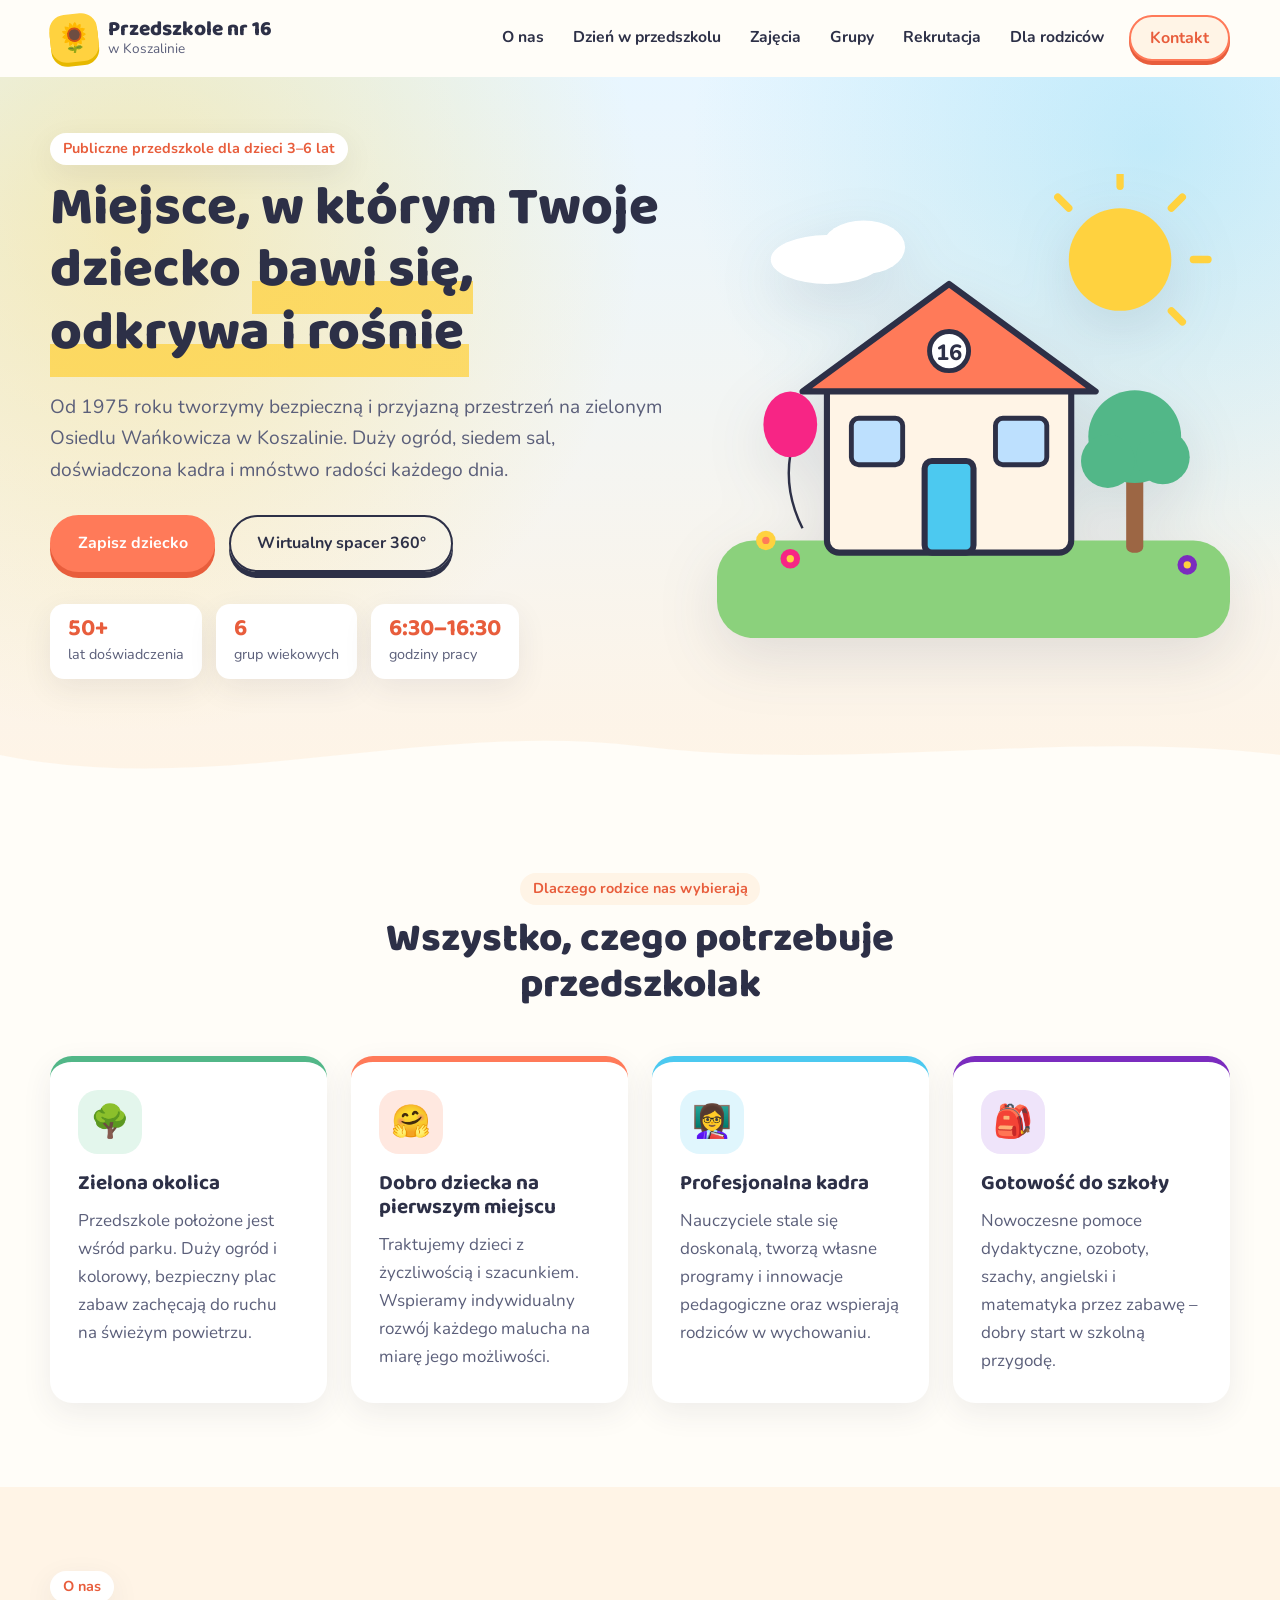
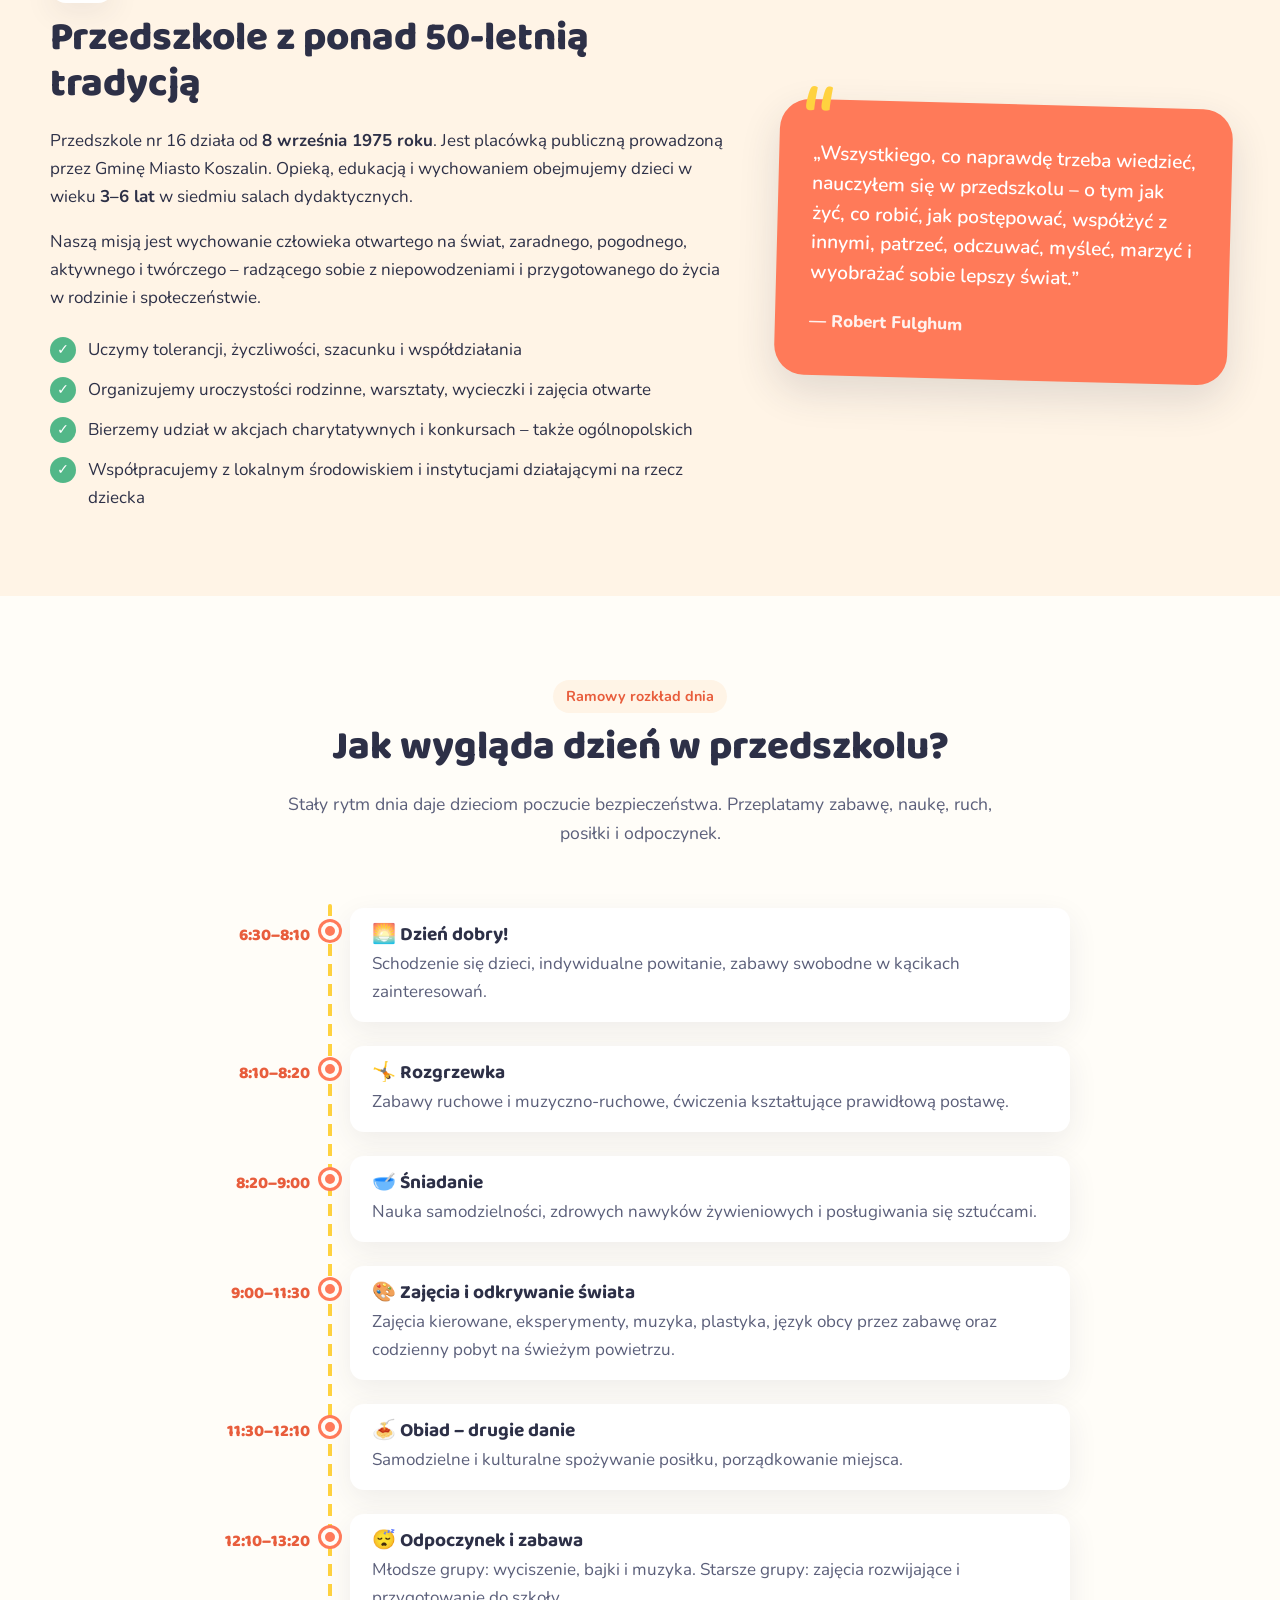
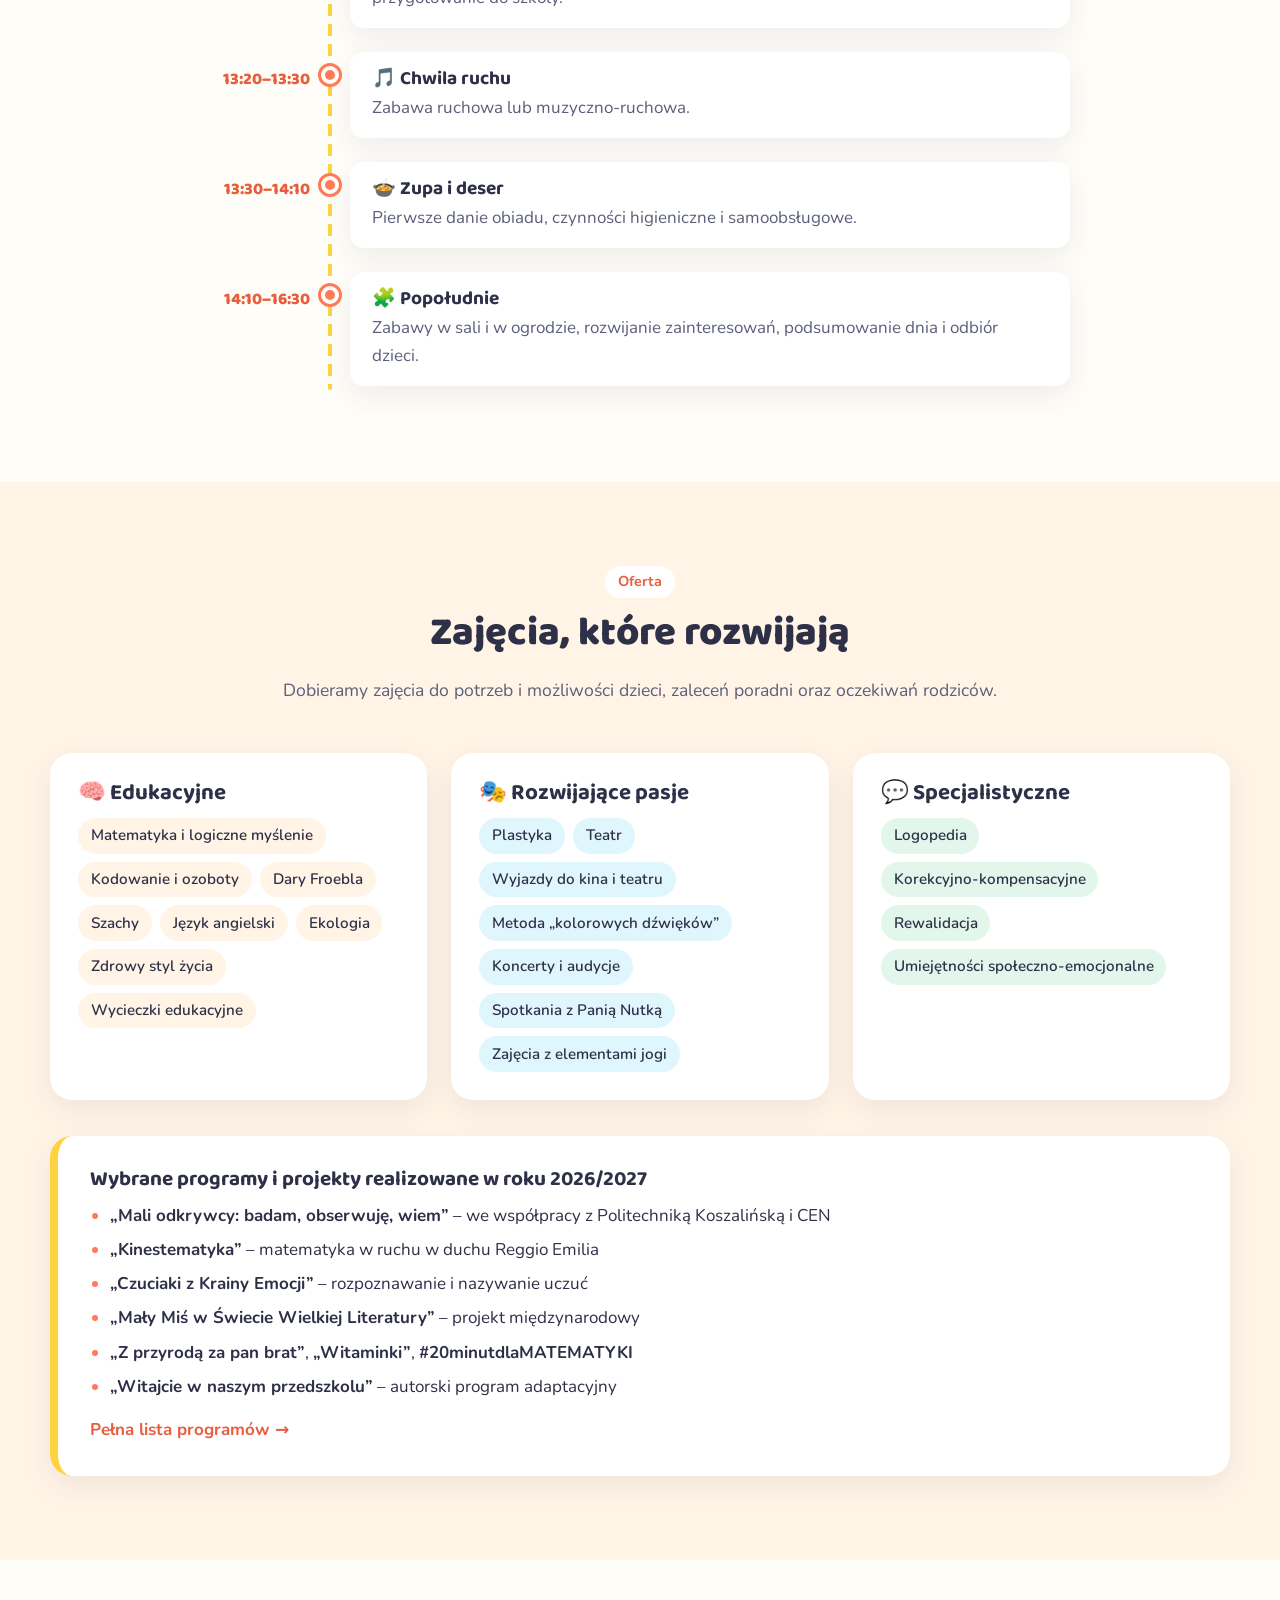
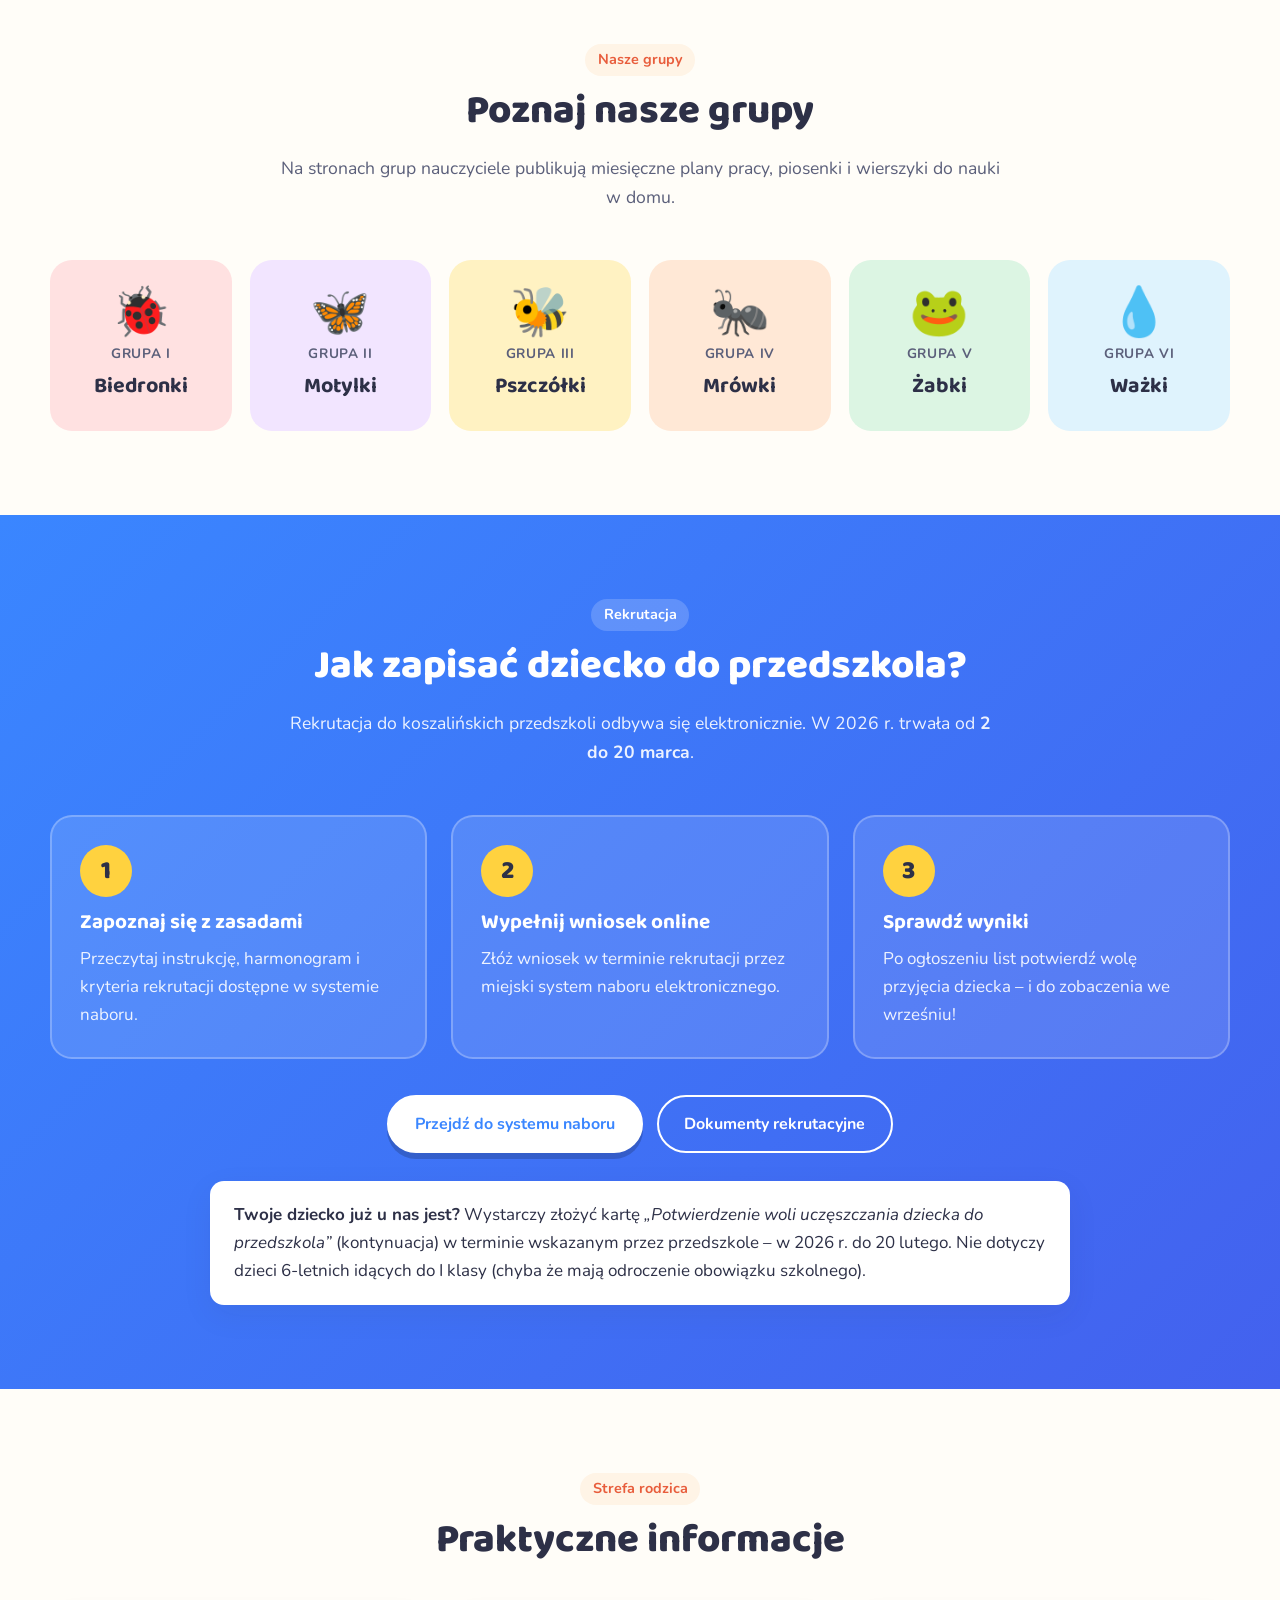
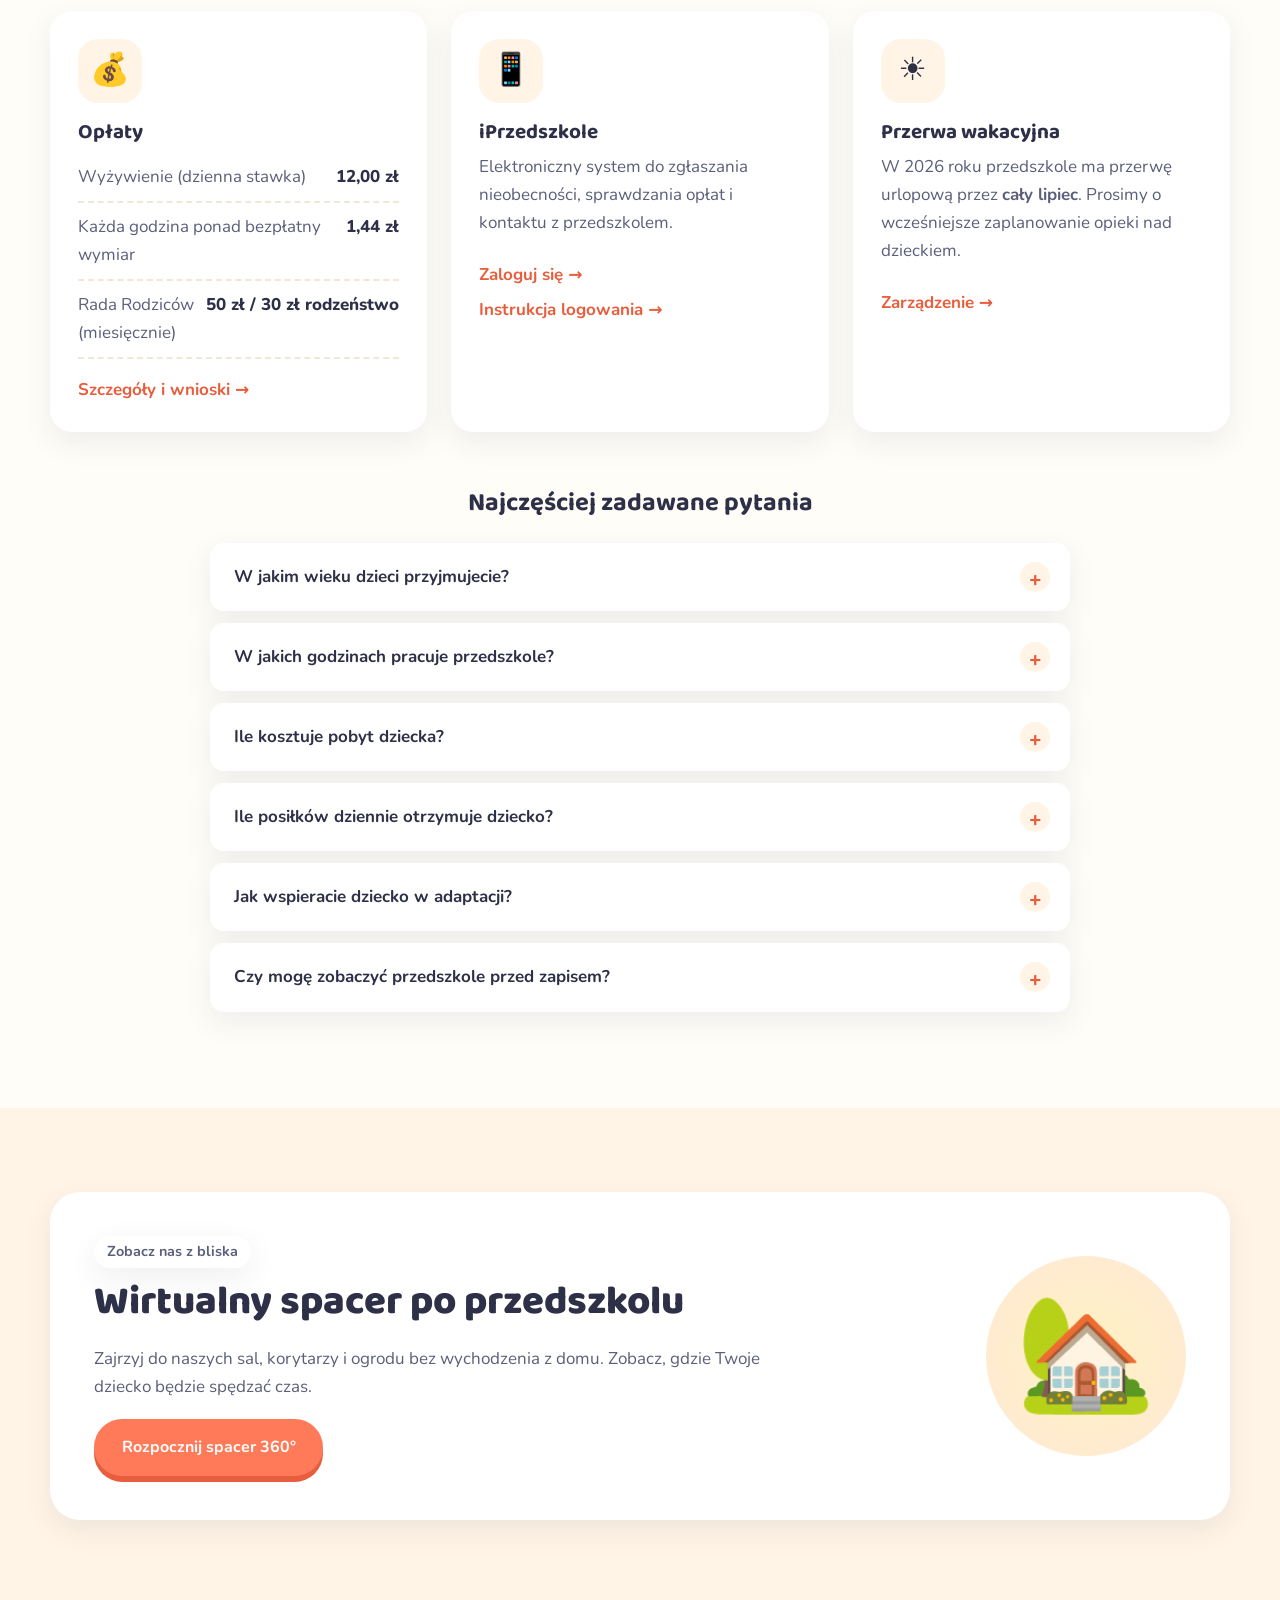
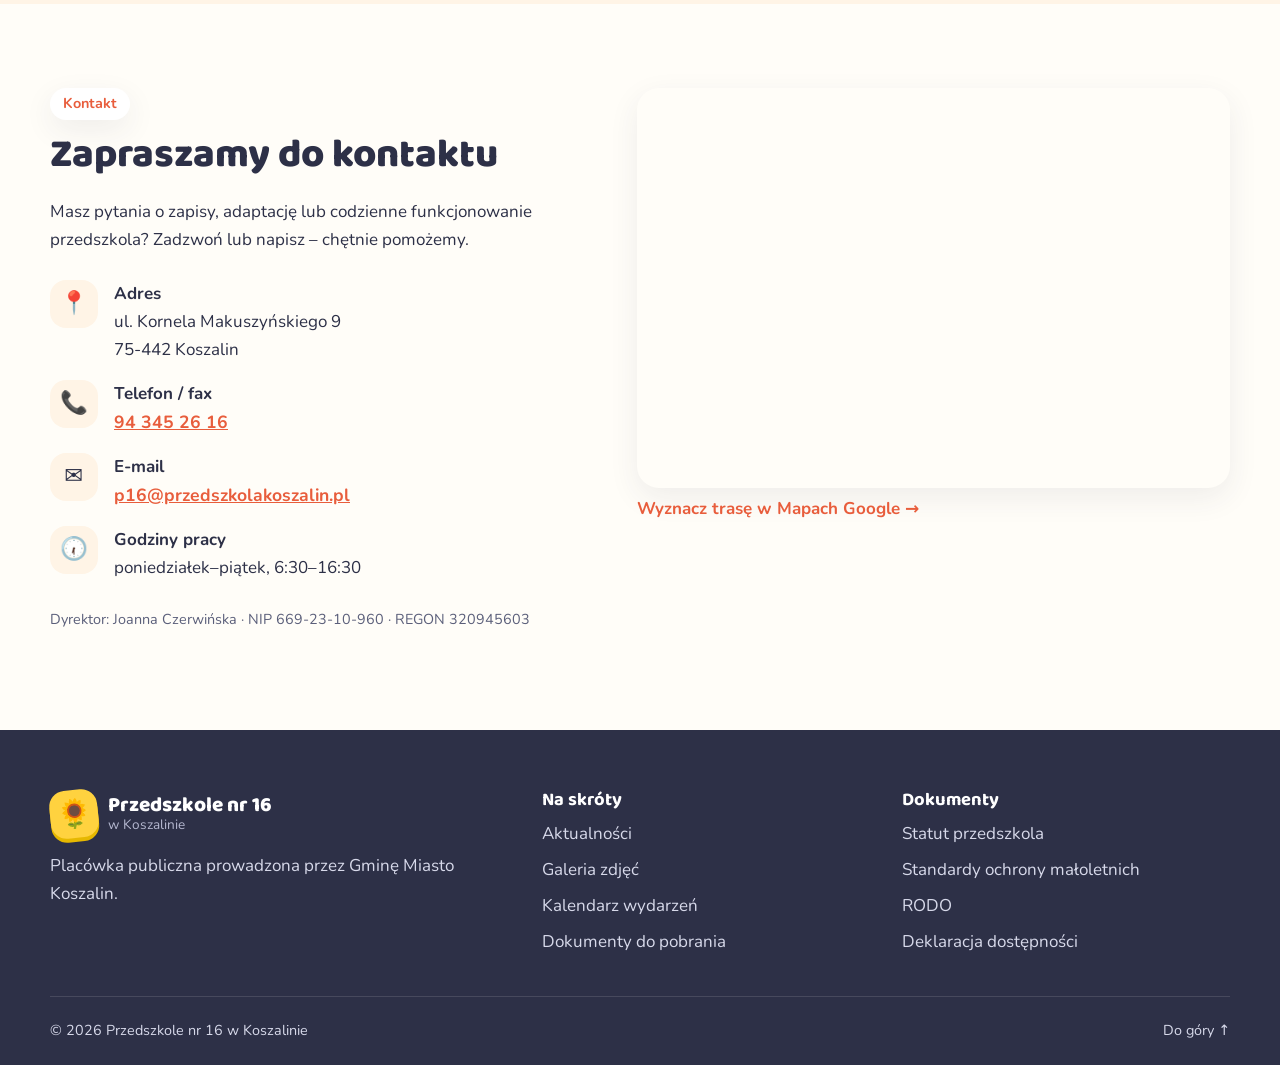
==== index.html @ 7dc455a8 "Add responsive website for Przedszkole nr 16 in Koszalin Single-page, parent-friendly site based on " ====
<!doctype html>
<html lang="pl">
<head>
  <meta charset="utf-8">
  <meta name="viewport" content="width=device-width, initial-scale=1">
  <title>Przedszkole nr 16 w Koszalinie</title>
  <meta name="description" content="Przedszkole nr 16 w Koszalinie – publiczne przedszkole dla dzieci 3–6 lat na Osiedlu Wańkowicza. Bezpieczna, przyjazna atmosfera, duży ogród, bogata oferta zajęć.">
  <meta name="theme-color" content="#ff7a59">
  <link rel="icon" href="data:image/svg+xml,%3Csvg xmlns='http://www.w3.org/2000/svg' viewBox='0 0 100 100'%3E%3Ctext y='.9em' font-size='90'%3E%F0%9F%8C%BB%3C/text%3E%3C/svg%3E">
  <link rel="preconnect" href="https://fonts.googleapis.com">
  <link rel="preconnect" href="https://fonts.gstatic.com" crossorigin>
  <link href="https://fonts.googleapis.com/css2?family=Baloo+2:wght@500;700;800&family=Nunito:wght@400;600;700&display=swap&subset=latin-ext" rel="stylesheet">
  <link rel="stylesheet" href="css/style.css">
</head>
<body>
  <a class="skip-link" href="#main">Przejdź do treści</a>

  <header class="site-header" id="top">
    <div class="container nav-wrap">
      <a class="brand" href="#top" aria-label="Przedszkole nr 16 – strona główna">
        <span class="brand-logo" aria-hidden="true">🌻</span>
        <span class="brand-text">
          <strong>Przedszkole nr 16</strong>
          <small>w Koszalinie</small>
        </span>
      </a>

      <button class="nav-toggle" aria-expanded="false" aria-controls="main-nav" aria-label="Otwórz menu">
        <span></span><span></span><span></span>
      </button>

      <nav class="main-nav" id="main-nav" aria-label="Menu główne">
        <ul>
          <li><a href="#o-nas">O nas</a></li>
          <li><a href="#dzien">Dzień w przedszkolu</a></li>
          <li><a href="#zajecia">Zajęcia</a></li>
          <li><a href="#grupy">Grupy</a></li>
          <li><a href="#rekrutacja">Rekrutacja</a></li>
          <li><a href="#rodzice">Dla rodziców</a></li>
          <li><a class="btn btn-small" href="#kontakt">Kontakt</a></li>
        </ul>
      </nav>
    </div>
  </header>

  <main id="main">
    <!-- HERO -->
    <section class="hero">
      <div class="container hero-grid">
        <div class="hero-text">
          <p class="eyebrow">Publiczne przedszkole dla dzieci 3–6 lat</p>
          <h1>Miejsce, w którym Twoje dziecko <span class="highlight">bawi się, odkrywa i&nbsp;rośnie</span></h1>
          <p class="lead">Od 1975 roku tworzymy bezpieczną i przyjazną przestrzeń na zielonym Osiedlu Wańkowicza w Koszalinie. Duży ogród, siedem sal, doświadczona kadra i mnóstwo radości każdego dnia.</p>
          <div class="hero-actions">
            <a class="btn" href="#rekrutacja">Zapisz dziecko</a>
            <a class="btn btn-ghost" href="https://my.matterport.com/show/?m=dhJuXBP8sXi" target="_blank" rel="noopener">Wirtualny spacer 360°</a>
          </div>
          <ul class="hero-facts">
            <li><strong>50+</strong><span>lat doświadczenia</span></li>
            <li><strong>6</strong><span>grup wiekowych</span></li>
            <li><strong>6:30–16:30</strong><span>godziny pracy</span></li>
          </ul>
        </div>
        <div class="hero-art" aria-hidden="true">
          <svg viewBox="0 0 420 380" class="hero-svg">
            <circle cx="330" cy="70" r="42" fill="#ffd23f"/>
            <g stroke="#ffd23f" stroke-width="6" stroke-linecap="round">
              <line x1="330" y1="10" x2="330" y2="0"/><line x1="390" y1="70" x2="402" y2="70"/>
              <line x1="372" y1="28" x2="381" y2="19"/><line x1="372" y1="112" x2="381" y2="121"/>
              <line x1="288" y1="28" x2="279" y2="19"/>
            </g>
            <ellipse cx="90" cy="70" rx="46" ry="20" fill="#fff"/>
            <ellipse cx="120" cy="60" rx="34" ry="22" fill="#fff"/>
            <rect x="0" y="300" width="420" height="80" rx="30" fill="#8bd17c"/>
            <!-- house -->
            <rect x="90" y="170" width="200" height="140" rx="10" fill="#fff4e6" stroke="#2d3047" stroke-width="5"/>
            <polygon points="70,178 190,90 310,178" fill="#ff7a59" stroke="#2d3047" stroke-width="5" stroke-linejoin="round"/>
            <circle cx="190" cy="145" r="16" fill="#fff" stroke="#2d3047" stroke-width="4"/>
            <text x="190" y="152" text-anchor="middle" font-family="Baloo 2, sans-serif" font-weight="800" font-size="18" fill="#2d3047">16</text>
            <rect x="170" y="235" width="40" height="75" rx="6" fill="#4cc9f0" stroke="#2d3047" stroke-width="5"/>
            <rect x="110" y="200" width="42" height="38" rx="6" fill="#bde0fe" stroke="#2d3047" stroke-width="4"/>
            <rect x="228" y="200" width="42" height="38" rx="6" fill="#bde0fe" stroke="#2d3047" stroke-width="4"/>
            <!-- tree -->
            <rect x="335" y="230" width="14" height="80" rx="5" fill="#9c6644"/>
            <circle cx="342" cy="215" r="38" fill="#52b788"/>
            <circle cx="320" cy="235" r="22" fill="#52b788"/>
            <circle cx="365" cy="232" r="22" fill="#52b788"/>
            <!-- flowers -->
            <g>
              <circle cx="40" cy="300" r="8" fill="#ffd23f"/><circle cx="40" cy="300" r="3" fill="#ff7a59"/>
              <circle cx="60" cy="315" r="8" fill="#f72585"/><circle cx="60" cy="315" r="3" fill="#ffd23f"/>
              <circle cx="385" cy="320" r="8" fill="#7b2cbf"/><circle cx="385" cy="320" r="3" fill="#ffd23f"/>
            </g>
            <!-- balloon -->
            <path d="M60 230 Q 55 260 70 290" stroke="#2d3047" stroke-width="2" fill="none"/>
            <ellipse cx="60" cy="205" rx="22" ry="27" fill="#f72585"/>
          </svg>
        </div>
      </div>
      <div class="wave" aria-hidden="true">
        <svg viewBox="0 0 1440 80" preserveAspectRatio="none"><path d="M0,40 C240,90 480,0 720,30 C960,60 1200,10 1440,40 L1440,80 L0,80 Z"/></svg>
      </div>
    </section>

    <!-- WHY US -->
    <section class="section" id="dlaczego">
      <div class="container">
        <div class="section-head">
          <p class="eyebrow">Dlaczego rodzice nas wybierają</p>
          <h2>Wszystko, czego potrzebuje przedszkolak</h2>
        </div>
        <div class="cards cards-4">
          <article class="card feature c-green">
            <div class="icon" aria-hidden="true">🌳</div>
            <h3>Zielona okolica</h3>
            <p>Przedszkole położone jest wśród parku. Duży ogród i kolorowy, bezpieczny plac zabaw zachęcają do ruchu na świeżym powietrzu.</p>
          </article>
          <article class="card feature c-orange">
            <div class="icon" aria-hidden="true">🤗</div>
            <h3>Dobro dziecka na pierwszym miejscu</h3>
            <p>Traktujemy dzieci z życzliwością i szacunkiem. Wspieramy indywidualny rozwój każdego malucha na miarę jego możliwości.</p>
          </article>
          <article class="card feature c-blue">
            <div class="icon" aria-hidden="true">👩‍🏫</div>
            <h3>Profesjonalna kadra</h3>
            <p>Nauczyciele stale się doskonalą, tworzą własne programy i innowacje pedagogiczne oraz wspierają rodziców w wychowaniu.</p>
          </article>
          <article class="card feature c-purple">
            <div class="icon" aria-hidden="true">🎒</div>
            <h3>Gotowość do szkoły</h3>
            <p>Nowoczesne pomoce dydaktyczne, ozoboty, szachy, angielski i matematyka przez zabawę – dobry start w szkolną przygodę.</p>
          </article>
        </div>
      </div>
    </section>

    <!-- ABOUT -->
    <section class="section section-tint" id="o-nas">
      <div class="container about-grid">
        <div>
          <p class="eyebrow">O nas</p>
          <h2>Przedszkole z ponad 50-letnią tradycją</h2>
          <p>Przedszkole nr 16 działa od <strong>8 września 1975 roku</strong>. Jest placówką publiczną prowadzoną przez Gminę Miasto Koszalin. Opieką, edukacją i wychowaniem obejmujemy dzieci w wieku <strong>3–6 lat</strong> w siedmiu salach dydaktycznych.</p>
          <p>Naszą misją jest wychowanie człowieka otwartego na świat, zaradnego, pogodnego, aktywnego i twórczego – radzącego sobie z niepowodzeniami i przygotowanego do życia w rodzinie i społeczeństwie.</p>
          <ul class="checklist">
            <li>Uczymy tolerancji, życzliwości, szacunku i współdziałania</li>
            <li>Organizujemy uroczystości rodzinne, warsztaty, wycieczki i zajęcia otwarte</li>
            <li>Bierzemy udział w akcjach charytatywnych i konkursach – także ogólnopolskich</li>
            <li>Współpracujemy z lokalnym środowiskiem i instytucjami działającymi na rzecz dziecka</li>
          </ul>
        </div>
        <figure class="quote-card">
          <blockquote>
            „Wszystkiego, co naprawdę trzeba wiedzieć, nauczyłem się w przedszkolu – o tym jak żyć, co robić, jak postępować, współżyć z innymi, patrzeć, odczuwać, myśleć, marzyć i wyobrażać sobie lepszy świat.”
          </blockquote>
          <figcaption>— Robert Fulghum</figcaption>
        </figure>
      </div>
    </section>

    <!-- DAY -->
    <section class="section" id="dzien">
      <div class="container">
        <div class="section-head">
          <p class="eyebrow">Ramowy rozkład dnia</p>
          <h2>Jak wygląda dzień w przedszkolu?</h2>
          <p class="section-lead">Stały rytm dnia daje dzieciom poczucie bezpieczeństwa. Przeplatamy zabawę, naukę, ruch, posiłki i odpoczynek.</p>
        </div>
        <ol class="timeline">
          <li><time>6:30–8:10</time><div><h3>🌅 Dzień dobry!</h3><p>Schodzenie się dzieci, indywidualne powitanie, zabawy swobodne w kącikach zainteresowań.</p></div></li>
          <li><time>8:10–8:20</time><div><h3>🤸 Rozgrzewka</h3><p>Zabawy ruchowe i muzyczno-ruchowe, ćwiczenia kształtujące prawidłową postawę.</p></div></li>
          <li><time>8:20–9:00</time><div><h3>🥣 Śniadanie</h3><p>Nauka samodzielności, zdrowych nawyków żywieniowych i posługiwania się sztućcami.</p></div></li>
          <li><time>9:00–11:30</time><div><h3>🎨 Zajęcia i odkrywanie świata</h3><p>Zajęcia kierowane, eksperymenty, muzyka, plastyka, język obcy przez zabawę oraz codzienny pobyt na świeżym powietrzu.</p></div></li>
          <li><time>11:30–12:10</time><div><h3>🍝 Obiad – drugie danie</h3><p>Samodzielne i kulturalne spożywanie posiłku, porządkowanie miejsca.</p></div></li>
          <li><time>12:10–13:20</time><div><h3>😴 Odpoczynek i zabawa</h3><p>Młodsze grupy: wyciszenie, bajki i muzyka. Starsze grupy: zajęcia rozwijające i przygotowanie do szkoły.</p></div></li>
          <li><time>13:20–13:30</time><div><h3>🎵 Chwila ruchu</h3><p>Zabawa ruchowa lub muzyczno-ruchowa.</p></div></li>
          <li><time>13:30–14:10</time><div><h3>🍲 Zupa i deser</h3><p>Pierwsze danie obiadu, czynności higieniczne i samoobsługowe.</p></div></li>
          <li><time>14:10–16:30</time><div><h3>🧩 Popołudnie</h3><p>Zabawy w sali i w ogrodzie, rozwijanie zainteresowań, podsumowanie dnia i odbiór dzieci.</p></div></li>
        </ol>
      </div>
    </section>

    <!-- ACTIVITIES -->
    <section class="section section-tint" id="zajecia">
      <div class="container">
        <div class="section-head">
          <p class="eyebrow">Oferta</p>
          <h2>Zajęcia, które rozwijają</h2>
          <p class="section-lead">Dobieramy zajęcia do potrzeb i możliwości dzieci, zaleceń poradni oraz oczekiwań rodziców.</p>
        </div>
        <div class="cards cards-3">
          <article class="card offer">
            <h3><span aria-hidden="true">🧠</span> Edukacyjne</h3>
            <ul class="tags">
              <li>Matematyka i logiczne myślenie</li>
              <li>Kodowanie i ozoboty</li>
              <li>Dary Froebla</li>
              <li>Szachy</li>
              <li>Język angielski</li>
              <li>Ekologia</li>
              <li>Zdrowy styl życia</li>
              <li>Wycieczki edukacyjne</li>
            </ul>
          </article>
          <article class="card offer">
            <h3><span aria-hidden="true">🎭</span> Rozwijające pasje</h3>
            <ul class="tags">
              <li>Plastyka</li>
              <li>Teatr</li>
              <li>Wyjazdy do kina i teatru</li>
              <li>Metoda „kolorowych dźwięków”</li>
              <li>Koncerty i audycje</li>
              <li>Spotkania z Panią Nutką</li>
              <li>Zajęcia z elementami jogi</li>
            </ul>
          </article>
          <article class="card offer">
            <h3><span aria-hidden="true">💬</span> Specjalistyczne</h3>
            <ul class="tags">
              <li>Logopedia</li>
              <li>Korekcyjno-kompensacyjne</li>
              <li>Rewalidacja</li>
              <li>Umiejętności społeczno-emocjonalne</li>
            </ul>
          </article>
        </div>
        <div class="programs">
          <h3>Wybrane programy i projekty realizowane w roku 2026/2027</h3>
          <ul>
            <li><strong>„Mali odkrywcy: badam, obserwuję, wiem”</strong> – we współpracy z Politechniką Koszalińską i CEN</li>
            <li><strong>„Kinestematyka”</strong> – matematyka w ruchu w duchu Reggio Emilia</li>
            <li><strong>„Czuciaki z Krainy Emocji”</strong> – rozpoznawanie i nazywanie uczuć</li>
            <li><strong>„Mały Miś w Świecie Wielkiej Literatury”</strong> – projekt międzynarodowy</li>
            <li><strong>„Z przyrodą za pan brat”</strong>, <strong>„Witaminki”</strong>, <strong>#20minutdlaMATEMATYKI</strong></li>
            <li><strong>„Witajcie w naszym przedszkolu”</strong> – autorski program adaptacyjny</li>
          </ul>
          <a class="text-link" href="https://p16.eduportal.koszalin.pl/pl/page/dokumenty-29/realizowane-programy" target="_blank" rel="noopener">Pełna lista programów →</a>
        </div>
      </div>
    </section>

    <!-- GROUPS -->
    <section class="section" id="grupy">
      <div class="container">
        <div class="section-head">
          <p class="eyebrow">Nasze grupy</p>
          <h2>Poznaj nasze grupy</h2>
          <p class="section-lead">Na stronach grup nauczyciele publikują miesięczne plany pracy, piosenki i wierszyki do nauki w domu.</p>
        </div>
        <div class="groups">
          <a class="group g1" href="https://p16.eduportal.koszalin.pl/pl/page/grupy-1/grupa-i-biedronki" target="_blank" rel="noopener"><span class="g-emoji" aria-hidden="true">🐞</span><span class="g-num">Grupa I</span><strong>Biedronki</strong></a>
          <a class="group g2" href="https://p16.eduportal.koszalin.pl/pl/page/grupy-1/grupa-ii-motylki" target="_blank" rel="noopener"><span class="g-emoji" aria-hidden="true">🦋</span><span class="g-num">Grupa II</span><strong>Motylki</strong></a>
          <a class="group g3" href="https://p16.eduportal.koszalin.pl/pl/page/grupy-1/grupa-iii-pszczolki" target="_blank" rel="noopener"><span class="g-emoji" aria-hidden="true">🐝</span><span class="g-num">Grupa III</span><strong>Pszczółki</strong></a>
          <a class="group g4" href="https://p16.eduportal.koszalin.pl/pl/page/grupy-1/grupa-iv-mrowki" target="_blank" rel="noopener"><span class="g-emoji" aria-hidden="true">🐜</span><span class="g-num">Grupa IV</span><strong>Mrówki</strong></a>
          <a class="group g5" href="https://p16.eduportal.koszalin.pl/pl/page/grupy-1/grupa-v-zabki" target="_blank" rel="noopener"><span class="g-emoji" aria-hidden="true">🐸</span><span class="g-num">Grupa V</span><strong>Żabki</strong></a>
          <a class="group g6" href="https://p16.eduportal.koszalin.pl/pl/page/grupy-1/grupa-vi-wazki" target="_blank" rel="noopener"><span class="g-emoji" aria-hidden="true">💧</span><span class="g-num">Grupa VI</span><strong>Ważki</strong></a>
        </div>
      </div>
    </section>

    <!-- RECRUITMENT -->
    <section class="section section-accent" id="rekrutacja">
      <div class="container">
        <div class="section-head">
          <p class="eyebrow">Rekrutacja</p>
          <h2>Jak zapisać dziecko do przedszkola?</h2>
          <p class="section-lead">Rekrutacja do koszalińskich przedszkoli odbywa się elektronicznie. W 2026 r. trwała od <strong>2 do 20 marca</strong>.</p>
        </div>
        <ol class="steps">
          <li>
            <span class="step-num">1</span>
            <h3>Zapoznaj się z zasadami</h3>
            <p>Przeczytaj instrukcję, harmonogram i kryteria rekrutacji dostępne w systemie naboru.</p>
          </li>
          <li>
            <span class="step-num">2</span>
            <h3>Wypełnij wniosek online</h3>
            <p>Złóż wniosek w terminie rekrutacji przez miejski system naboru elektronicznego.</p>
          </li>
          <li>
            <span class="step-num">3</span>
            <h3>Sprawdź wyniki</h3>
            <p>Po ogłoszeniu list potwierdź wolę przyjęcia dziecka – i do zobaczenia we wrześniu!</p>
          </li>
        </ol>
        <div class="rec-actions">
          <a class="btn btn-light" href="https://naborp-kandydat.eduportal.koszalin.pl/koszalin" target="_blank" rel="noopener">Przejdź do systemu naboru</a>
          <a class="btn btn-ghost-light" href="https://p16.eduportal.koszalin.pl/pl/page/rekrutacja-28/rekrutacja-dzieci-3-letnich" target="_blank" rel="noopener">Dokumenty rekrutacyjne</a>
        </div>
        <div class="note">
          <strong>Twoje dziecko już u nas jest?</strong> Wystarczy złożyć kartę <em>„Potwierdzenie woli uczęszczania dziecka do przedszkola”</em> (kontynuacja) w terminie wskazanym przez przedszkole – w 2026 r. do 20 lutego. Nie dotyczy dzieci 6-letnich idących do I klasy (chyba że mają odroczenie obowiązku szkolnego).
        </div>
      </div>
    </section>

    <!-- PARENTS -->
    <section class="section" id="rodzice">
      <div class="container">
        <div class="section-head">
          <p class="eyebrow">Strefa rodzica</p>
          <h2>Praktyczne informacje</h2>
        </div>
        <div class="cards cards-3">
          <article class="card info">
            <div class="icon" aria-hidden="true">💰</div>
            <h3>Opłaty</h3>
            <dl class="price-list">
              <div><dt>Wyżywienie (dzienna stawka)</dt><dd>12,00 zł</dd></div>
              <div><dt>Każda godzina ponad bezpłatny wymiar</dt><dd>1,44 zł</dd></div>
              <div><dt>Rada Rodziców (miesięcznie)</dt><dd>50 zł / 30 zł rodzeństwo</dd></div>
            </dl>
            <a class="text-link" href="https://p16.eduportal.koszalin.pl/pl/page/strefa-rodzica-1/oplaty-za-przedszkole" target="_blank" rel="noopener">Szczegóły i wnioski →</a>
          </article>
          <article class="card info">
            <div class="icon" aria-hidden="true">📱</div>
            <h3>iPrzedszkole</h3>
            <p>Elektroniczny system do zgłaszania nieobecności, sprawdzania opłat i kontaktu z przedszkolem.</p>
            <a class="text-link" href="https://iprzedszkole.eduportal.koszalin.pl/Authentication/WyborPanel.aspx" target="_blank" rel="noopener">Zaloguj się →</a><br>
            <a class="text-link" href="https://p16.eduportal.koszalin.pl/pl/page/strefa-rodzica-1/iprzedszkole" target="_blank" rel="noopener">Instrukcja logowania →</a>
          </article>
          <article class="card info">
            <div class="icon" aria-hidden="true">☀️</div>
            <h3>Przerwa wakacyjna</h3>
            <p>W 2026 roku przedszkole ma przerwę urlopową przez <strong>cały lipiec</strong>. Prosimy o wcześniejsze zaplanowanie opieki nad dzieckiem.</p>
            <a class="text-link" href="https://p16.eduportal.koszalin.pl/pl/page/strefa-rodzica-1/przerwa-wakacyjna" target="_blank" rel="noopener">Zarządzenie →</a>
          </article>
        </div>

        <div class="faq">
          <h3>Najczęściej zadawane pytania</h3>
          <details>
            <summary>W jakim wieku dzieci przyjmujecie?</summary>
            <p>Przedszkole obejmuje opieką, edukacją i wychowaniem dzieci w wieku 3–6 lat.</p>
          </details>
          <details>
            <summary>W jakich godzinach pracuje przedszkole?</summary>
            <p>Przedszkole jest czynne od 6:30 do 16:30. Dzieci mogą przychodzić od 6:30 do 8:10, a odbiór trwa do 16:30.</p>
          </details>
          <details>
            <summary>Ile kosztuje pobyt dziecka?</summary>
            <p>Wychowanie przedszkolne w ustawowym wymiarze jest bezpłatne. Za każdą rozpoczętą godzinę ponad ten wymiar opłata wynosi 1,44 zł, a dzienna stawka żywieniowa to 12,00 zł. Istnieje możliwość złożenia wniosku o zwolnienie z opłat.</p>
          </details>
          <details>
            <summary>Ile posiłków dziennie otrzymuje dziecko?</summary>
            <p>Dzieci jedzą śniadanie oraz dwudaniowy obiad podzielony na dwie części: drugie danie przed południem i zupę z deserem po odpoczynku.</p>
          </details>
          <details>
            <summary>Jak wspieracie dziecko w adaptacji?</summary>
            <p>Realizujemy autorski program adaptacyjny „Witajcie w naszym przedszkolu”. Każde dziecko jest indywidualnie witane rano, a nauczyciele wspierają je w procesie przyzwyczajania się do nowego miejsca.</p>
          </details>
          <details>
            <summary>Czy mogę zobaczyć przedszkole przed zapisem?</summary>
            <p>Tak! Zapraszamy na <a href="https://my.matterport.com/show/?m=dhJuXBP8sXi" target="_blank" rel="noopener">wirtualny spacer 360°</a> po naszym przedszkolu. Chętnie odpowiemy też na pytania telefonicznie.</p>
          </details>
        </div>
      </div>
    </section>

    <!-- TOUR CTA -->
    <section class="section section-tint">
      <div class="container tour">
        <div>
          <p class="eyebrow">Zobacz nas z bliska</p>
          <h2>Wirtualny spacer po przedszkolu</h2>
          <p>Zajrzyj do naszych sal, korytarzy i ogrodu bez wychodzenia z domu. Zobacz, gdzie Twoje dziecko będzie spędzać czas.</p>
          <a class="btn" href="https://my.matterport.com/show/?m=dhJuXBP8sXi" target="_blank" rel="noopener">Rozpocznij spacer 360°</a>
        </div>
        <div class="tour-art" aria-hidden="true">🏡</div>
      </div>
    </section>

    <!-- CONTACT -->
    <section class="section" id="kontakt">
      <div class="container contact-grid">
        <div>
          <p class="eyebrow">Kontakt</p>
          <h2>Zapraszamy do kontaktu</h2>
          <p>Masz pytania o zapisy, adaptację lub codzienne funkcjonowanie przedszkola? Zadzwoń lub napisz – chętnie pomożemy.</p>
          <ul class="contact-list">
            <li><span aria-hidden="true">📍</span><div><strong>Adres</strong><br>ul. Kornela Makuszyńskiego 9<br>75-442 Koszalin</div></li>
            <li><span aria-hidden="true">📞</span><div><strong>Telefon / fax</strong><br><a href="tel:+48943452616">94 345 26 16</a></div></li>
            <li><span aria-hidden="true">✉️</span><div><strong>E-mail</strong><br><a href="mailto:p16@przedszkolakoszalin.pl">p16@przedszkolakoszalin.pl</a></div></li>
            <li><span aria-hidden="true">🕡</span><div><strong>Godziny pracy</strong><br>poniedziałek–piątek, 6:30–16:30</div></li>
          </ul>
          <p class="small">Dyrektor: Joanna Czerwińska · NIP 669-23-10-960 · REGON 320945603</p>
        </div>
        <div class="map">
          <iframe title="Mapa – Przedszkole nr 16, ul. Kornela Makuszyńskiego 9, Koszalin" loading="lazy" src="https://www.openstreetmap.org/export/embed.html?bbox=16.1835%2C54.1968%2C16.1975%2C54.2028&amp;layer=mapnik&amp;marker=54.19985%2C16.19057"></iframe>
          <a class="text-link" href="https://www.google.com/maps/search/?api=1&amp;query=Przedszkole+nr+16+Kornela+Makuszy%C5%84skiego+9+Koszalin" target="_blank" rel="noopener">Wyznacz trasę w Mapach Google →</a>
        </div>
      </div>
    </section>
  </main>

  <footer class="site-footer">
    <div class="container footer-grid">
      <div>
        <p class="brand footer-brand"><span class="brand-logo" aria-hidden="true">🌻</span><span class="brand-text"><strong>Przedszkole nr 16</strong><small>w Koszalinie</small></span></p>
        <p>Placówka publiczna prowadzona przez Gminę Miasto Koszalin.</p>
      </div>
      <div>
        <h3>Na skróty</h3>
        <ul>
          <li><a href="https://p16.eduportal.koszalin.pl/pl/artc/aktualnosci.1.html" target="_blank" rel="noopener">Aktualności</a></li>
          <li><a href="https://p16.eduportal.koszalin.pl/pl/page/galeria-5" target="_blank" rel="noopener">Galeria zdjęć</a></li>
          <li><a href="https://p16.eduportal.koszalin.pl/pl/kalendarz" target="_blank" rel="noopener">Kalendarz wydarzeń</a></li>
          <li><a href="https://p16.eduportal.koszalin.pl/pl/page/strefa-rodzica-1/do-pobrania" target="_blank" rel="noopener">Dokumenty do pobrania</a></li>
        </ul>
      </div>
      <div>
        <h3>Dokumenty</h3>
        <ul>
          <li><a href="https://p16.eduportal.koszalin.pl/pl/page/dokumenty-29/statut-przedszkola" target="_blank" rel="noopener">Statut przedszkola</a></li>
          <li><a href="https://p16.eduportal.koszalin.pl/pl/page/strefa-rodzica-1/standardy-ochrony-maloletnich" target="_blank" rel="noopener">Standardy ochrony małoletnich</a></li>
          <li><a href="https://p16.eduportal.koszalin.pl/pl/page/dokumenty-29/rodo" target="_blank" rel="noopener">RODO</a></li>
          <li><a href="https://p16.eduportal.koszalin.pl/pl/page/deklaracja-dostepnosci-5" target="_blank" rel="noopener">Deklaracja dostępności</a></li>
        </ul>
      </div>
    </div>
    <div class="container footer-bottom">
      <p>© <span id="year">2026</span> Przedszkole nr 16 w Koszalinie</p>
      <a href="#top" class="to-top">Do góry ↑</a>
    </div>
  </footer>

  <script src="js/main.js"></script>
</body>
</html>
---- css/style.css ----
/* ===== Przedszkole nr 16 w Koszalinie ===== */

:root {
  --ink: #2d3047;
  --ink-soft: #5b5f7a;
  --bg: #fffdf8;
  --tint: #fff4e6;
  --white: #ffffff;
  --primary: #ff7a59;
  --primary-dark: #e85d3c;
  --sun: #ffd23f;
  --green: #52b788;
  --blue: #4cc9f0;
  --purple: #7b2cbf;
  --pink: #f72585;
  --accent: #3a86ff;
  --radius: 22px;
  --radius-sm: 14px;
  --shadow: 0 10px 30px rgba(45, 48, 71, .08);
  --shadow-hover: 0 16px 40px rgba(45, 48, 71, .14);
  --font-head: "Baloo 2", "Trebuchet MS", sans-serif;
  --font-body: "Nunito", "Segoe UI", system-ui, sans-serif;
  --header-h: 76px;
}

*, *::before, *::after { box-sizing: border-box; }

html { scroll-behavior: smooth; scroll-padding-top: calc(var(--header-h) + 12px); }

body {
  margin: 0;
  font-family: var(--font-body);
  font-size: 1.0625rem;
  line-height: 1.65;
  color: var(--ink);
  background: var(--bg);
  -webkit-font-smoothing: antialiased;
  overflow-x: hidden;
}

img, svg, iframe { max-width: 100%; display: block; }

h1, h2, h3 { font-family: var(--font-head); line-height: 1.15; margin: 0 0 .5em; }
h1 { font-size: clamp(2.1rem, 5vw, 3.4rem); font-weight: 800; }
h2 { font-size: clamp(1.75rem, 3.6vw, 2.5rem); font-weight: 800; }
h3 { font-size: 1.3rem; font-weight: 700; }
p { margin: 0 0 1em; }

a { color: var(--primary-dark); }
a:hover { color: var(--primary); }

:focus-visible { outline: 3px solid var(--accent); outline-offset: 3px; border-radius: 6px; }

.container { width: min(1180px, 100% - 32px); margin-inline: auto; }

.skip-link {
  position: absolute; left: 16px; top: -60px; z-index: 100;
  background: var(--ink); color: #fff; padding: 10px 16px; border-radius: 10px;
  text-decoration: none; transition: top .2s;
}
.skip-link:focus { top: 12px; color: #fff; }

/* ---------- Buttons ---------- */
.btn {
  display: inline-flex; align-items: center; justify-content: center; gap: .4em;
  padding: .85em 1.6em; border-radius: 999px; border: 2px solid var(--primary);
  background: var(--primary); color: #fff; font-weight: 700; text-decoration: none;
  font-family: var(--font-body); font-size: 1rem; cursor: pointer;
  box-shadow: 0 6px 0 var(--primary-dark);
  transition: transform .15s ease, box-shadow .15s ease, background .15s;
}
.btn:hover { color: #fff; background: var(--primary-dark); transform: translateY(-2px); box-shadow: 0 8px 0 #c94a2c; }
.btn:active { transform: translateY(3px); box-shadow: 0 2px 0 var(--primary-dark); }
.btn-small { padding: .5em 1.2em; box-shadow: 0 4px 0 var(--primary-dark); }
.btn-ghost { background: transparent; color: var(--ink); border-color: var(--ink); box-shadow: 0 6px 0 var(--ink); }
.btn-ghost:hover { background: var(--ink); color: #fff; box-shadow: 0 8px 0 #15172a; }
.btn-light { background: #fff; color: var(--accent); border-color: #fff; box-shadow: 0 6px 0 rgba(0,0,0,.18); }
.btn-light:hover { background: var(--sun); border-color: var(--sun); color: var(--ink); box-shadow: 0 8px 0 rgba(0,0,0,.2); }
.btn-ghost-light { background: transparent; color: #fff; border-color: #fff; box-shadow: none; }
.btn-ghost-light:hover { background: rgba(255,255,255,.15); box-shadow: none; }

.text-link { font-weight: 700; text-decoration: none; display: inline-block; margin-top: .4em; }
.text-link:hover { text-decoration: underline; }

/* ---------- Header ---------- */
.site-header {
  position: sticky; top: 0; z-index: 50;
  background: rgba(255, 253, 248, .92);
  backdrop-filter: saturate(160%) blur(10px);
  -webkit-backdrop-filter: saturate(160%) blur(10px);
  border-bottom: 1px solid transparent;
  transition: box-shadow .2s, border-color .2s;
}
.site-header.scrolled { box-shadow: 0 4px 20px rgba(45,48,71,.08); border-color: #f1e7d8; }

.nav-wrap { display: flex; align-items: center; justify-content: space-between; min-height: var(--header-h); gap: 16px; }

.brand { display: flex; align-items: center; gap: 10px; text-decoration: none; color: var(--ink); margin: 0; }
.brand:hover { color: var(--ink); }
.brand-logo {
  width: 48px; height: 48px; display: grid; place-items: center; font-size: 28px;
  background: var(--sun); border-radius: 16px; transform: rotate(-6deg);
  box-shadow: 0 4px 0 #e6b800;
}
.brand-text { display: flex; flex-direction: column; line-height: 1.1; }
.brand-text strong { font-family: var(--font-head); font-size: 1.3rem; font-weight: 800; }
.brand-text small { color: var(--ink-soft); font-size: .85rem; }

.main-nav ul { list-style: none; margin: 0; padding: 0; display: flex; align-items: center; gap: 4px; }
.main-nav a:not(.btn) {
  display: block; padding: .5em .8em; border-radius: 999px; text-decoration: none;
  color: var(--ink); font-weight: 700; font-size: .98rem; transition: background .15s;
}
.main-nav a:not(.btn):hover, .main-nav a.active { background: var(--tint); color: var(--primary-dark); }
.main-nav li:last-child { margin-left: 8px; }

.nav-toggle {
  display: none; width: 48px; height: 48px; border: 0; border-radius: 14px;
  background: var(--tint); cursor: pointer; padding: 0; position: relative;
}
.nav-toggle span {
  position: absolute; left: 13px; right: 13px; height: 3px; border-radius: 3px; background: var(--ink);
  transition: transform .25s, opacity .2s;
}
.nav-toggle span:nth-child(1) { top: 16px; }
.nav-toggle span:nth-child(2) { top: 23px; }
.nav-toggle span:nth-child(3) { top: 30px; }
.nav-toggle[aria-expanded="true"] span:nth-child(1) { transform: translateY(7px) rotate(45deg); }
.nav-toggle[aria-expanded="true"] span:nth-child(2) { opacity: 0; }
.nav-toggle[aria-expanded="true"] span:nth-child(3) { transform: translateY(-7px) rotate(-45deg); }

/* ---------- Hero ---------- */
.hero {
  position: relative;
  background:
    radial-gradient(circle at 10% 20%, rgba(255,210,63,.35) 0, transparent 40%),
    radial-gradient(circle at 90% 10%, rgba(76,201,240,.25) 0, transparent 35%),
    linear-gradient(180deg, #e8f6ff 0%, #fff4e6 100%);
  padding: 56px 0 110px;
}
.hero-grid { display: grid; grid-template-columns: 1.1fr .9fr; gap: 40px; align-items: center; }
.eyebrow {
  display: inline-block; margin-bottom: .8em; padding: .3em .9em; border-radius: 999px;
  background: #fff; color: var(--primary-dark); font-weight: 700; font-size: .9rem;
  box-shadow: var(--shadow);
}
.highlight {
  background: linear-gradient(transparent 62%, rgba(255,210,63,.75) 62%);
  padding: 0 .1em;
}
.lead { font-size: 1.2rem; color: var(--ink-soft); max-width: 36em; }
.hero-actions { display: flex; flex-wrap: wrap; gap: 14px; margin: 28px 0 32px; }
.hero-facts { list-style: none; padding: 0; margin: 0; display: flex; flex-wrap: wrap; gap: 14px; }
.hero-facts li {
  background: #fff; border-radius: var(--radius-sm); padding: 12px 18px; box-shadow: var(--shadow);
  display: flex; flex-direction: column; min-width: 120px;
}
.hero-facts strong { font-family: var(--font-head); font-size: 1.5rem; color: var(--primary-dark); line-height: 1.1; }
.hero-facts span { font-size: .9rem; color: var(--ink-soft); }
.hero-svg { width: 100%; height: auto; filter: drop-shadow(0 20px 30px rgba(45,48,71,.12)); animation: float 6s ease-in-out infinite; }

.wave { position: absolute; left: 0; right: 0; bottom: -1px; line-height: 0; }
.wave svg { width: 100%; height: 70px; }
.wave path { fill: var(--bg); }

@keyframes float { 0%,100% { transform: translateY(0); } 50% { transform: translateY(-10px); } }

/* ---------- Sections ---------- */
.section { padding: 84px 0; }
.section-tint { background: var(--tint); }
.section-head { text-align: center; max-width: 720px; margin: 0 auto 48px; }
.section-head .eyebrow { box-shadow: none; background: var(--tint); }
.section-tint .section-head .eyebrow { background: #fff; }
.section-lead { color: var(--ink-soft); font-size: 1.1rem; }

.cards { display: grid; gap: 24px; }
.cards-3 { grid-template-columns: repeat(3, 1fr); }
.cards-4 { grid-template-columns: repeat(4, 1fr); }

.card {
  background: #fff; border-radius: var(--radius); padding: 28px; box-shadow: var(--shadow);
  transition: transform .2s ease, box-shadow .2s ease;
}
.card:hover { transform: translateY(-4px); box-shadow: var(--shadow-hover); }
.card p:last-child { margin-bottom: 0; }
.icon {
  width: 64px; height: 64px; border-radius: 20px; display: grid; place-items: center;
  font-size: 32px; margin-bottom: 18px; background: var(--tint);
}
.feature { border-top: 6px solid var(--primary); }
.c-green { border-color: var(--green); } .c-green .icon { background: #e3f6ec; }
.c-orange { border-color: var(--primary); } .c-orange .icon { background: #ffe8e0; }
.c-blue { border-color: var(--blue); } .c-blue .icon { background: #e0f6fd; }
.c-purple { border-color: var(--purple); } .c-purple .icon { background: #efe4fa; }
.feature p { color: var(--ink-soft); }

/* About */
.about-grid { display: grid; grid-template-columns: 1.2fr .8fr; gap: 48px; align-items: center; }
.checklist { list-style: none; padding: 0; margin: 1.4em 0 0; display: grid; gap: 12px; }
.checklist li { position: relative; padding-left: 38px; }
.checklist li::before {
  content: "✓"; position: absolute; left: 0; top: 1px; width: 26px; height: 26px; border-radius: 50%;
  background: var(--green); color: #fff; font-weight: 800; display: grid; place-items: center; font-size: .9rem;
}
.quote-card {
  margin: 0; background: var(--primary); color: #fff; border-radius: 30px; padding: 40px 34px;
  position: relative; transform: rotate(1.5deg); box-shadow: var(--shadow-hover);
}
.quote-card::before {
  content: "“"; position: absolute; top: -30px; left: 24px; font-family: var(--font-head);
  font-size: 7rem; line-height: 1; color: var(--sun);
}
.quote-card blockquote { margin: 0 0 1em; font-size: 1.2rem; font-weight: 600; line-height: 1.55; }
.quote-card figcaption { font-weight: 800; opacity: .9; }

/* Timeline */
.timeline { list-style: none; margin: 0 auto; padding: 0; max-width: 860px; position: relative; }
.timeline::before {
  content: ""; position: absolute; left: 118px; top: 8px; bottom: 8px; width: 4px;
  background: repeating-linear-gradient(to bottom, var(--sun) 0 12px, transparent 12px 20px);
  border-radius: 4px;
}
.timeline li { display: grid; grid-template-columns: 100px 1fr; gap: 40px; padding: 12px 0; position: relative; }
.timeline li::before {
  content: ""; position: absolute; left: 111px; top: 26px; width: 18px; height: 18px; border-radius: 50%;
  background: var(--primary); border: 4px solid var(--bg); box-shadow: 0 0 0 3px var(--primary);
}
.timeline time { font-family: var(--font-head); font-weight: 800; color: var(--primary-dark); text-align: right; padding-top: 14px; font-size: 1.05rem; }
.timeline li > div { background: #fff; border-radius: var(--radius-sm); padding: 16px 22px; box-shadow: var(--shadow); }
.timeline h3 { margin-bottom: .2em; font-size: 1.2rem; }
.timeline p { margin: 0; color: var(--ink-soft); }

/* Offer */
.offer h3 { font-size: 1.4rem; }
.tags { list-style: none; margin: 0; padding: 0; display: flex; flex-wrap: wrap; gap: 8px; }
.tags li { background: var(--tint); padding: .35em .85em; border-radius: 999px; font-weight: 600; font-size: .95rem; }
.offer:nth-child(2) .tags li { background: #e0f6fd; }
.offer:nth-child(3) .tags li { background: #e3f6ec; }

.programs {
  margin-top: 36px; background: #fff; border-radius: var(--radius); padding: 32px; box-shadow: var(--shadow);
  border-left: 8px solid var(--sun);
}
.programs ul { margin: 0 0 .5em; padding-left: 1.2em; display: grid; gap: 6px; }
.programs li::marker { color: var(--primary); }

/* Groups */
.groups { display: grid; grid-template-columns: repeat(6, 1fr); gap: 18px; }
.group {
  display: flex; flex-direction: column; align-items: center; text-align: center; gap: 4px;
  padding: 26px 12px; border-radius: var(--radius); text-decoration: none; color: var(--ink);
  transition: transform .2s ease, box-shadow .2s ease;
}
.group:hover { color: var(--ink); transform: translateY(-6px) rotate(-1deg); box-shadow: var(--shadow-hover); }
.g-emoji { font-size: 3rem; line-height: 1.1; transition: transform .3s; }
.group:hover .g-emoji { transform: scale(1.15) rotate(8deg); }
.g-num { font-size: .85rem; font-weight: 700; color: var(--ink-soft); text-transform: uppercase; letter-spacing: .05em; }
.group strong { font-family: var(--font-head); font-size: 1.35rem; }
.g1 { background: #ffe1e1; } .g2 { background: #f2e5ff; } .g3 { background: #fff2c2; }
.g4 { background: #ffe8d6; } .g5 { background: #dcf5e3; } .g6 { background: #dff3fd; }

/* Recruitment */
.section-accent { background: linear-gradient(135deg, #3a86ff 0%, #4361ee 100%); color: #fff; }
.section-accent .eyebrow { background: rgba(255,255,255,.18); color: #fff; }
.section-accent .section-lead { color: rgba(255,255,255,.9); }
.steps { list-style: none; margin: 0; padding: 0; display: grid; grid-template-columns: repeat(3, 1fr); gap: 24px; counter-reset: s; }
.steps li { background: rgba(255,255,255,.12); border: 2px solid rgba(255,255,255,.25); border-radius: var(--radius); padding: 28px; }
.steps p { margin: 0; color: rgba(255,255,255,.9); }
.step-num {
  display: grid; place-items: center; width: 52px; height: 52px; border-radius: 50%;
  background: var(--sun); color: var(--ink); font-family: var(--font-head); font-weight: 800; font-size: 1.6rem;
  margin-bottom: 14px;
}
.rec-actions { display: flex; flex-wrap: wrap; justify-content: center; gap: 14px; margin: 36px 0 28px; }
.note {
  background: #fff; color: var(--ink); border-radius: var(--radius-sm); padding: 20px 24px;
  max-width: 860px; margin: 0 auto; box-shadow: var(--shadow);
}

/* Parents */
.info h3 { margin-bottom: .4em; }
.info p { color: var(--ink-soft); }
.price-list { margin: 0 0 .6em; }
.price-list div { display: flex; justify-content: space-between; gap: 12px; padding: 10px 0; border-bottom: 2px dashed #f1e7d8; }
.price-list dt { color: var(--ink-soft); }
.price-list dd { margin: 0; font-weight: 800; text-align: right; white-space: nowrap; }

.faq { max-width: 860px; margin: 56px auto 0; }
.faq h3 { text-align: center; font-size: 1.6rem; margin-bottom: 1em; }
.faq details {
  background: #fff; border-radius: var(--radius-sm); box-shadow: var(--shadow); margin-bottom: 12px;
  overflow: hidden; border: 2px solid transparent; transition: border-color .2s;
}
.faq details[open] { border-color: var(--sun); }
.faq summary {
  cursor: pointer; list-style: none; padding: 18px 56px 18px 22px; font-weight: 700; position: relative;
}
.faq summary::-webkit-details-marker { display: none; }
.faq summary::after {
  content: "+"; position: absolute; right: 18px; top: 50%; transform: translateY(-50%);
  width: 30px; height: 30px; border-radius: 50%; background: var(--tint); display: grid; place-items: center;
  font-size: 1.3rem; font-weight: 800; color: var(--primary-dark); transition: transform .2s;
}
.faq details[open] summary::after { content: "–"; }
.faq details p { margin: 0; padding: 0 22px 20px; color: var(--ink-soft); }

/* Tour */
.tour {
  display: grid; grid-template-columns: 1fr auto; gap: 32px; align-items: center;
  background: #fff; border-radius: 30px; padding: 44px; box-shadow: var(--shadow);
}
.tour p { color: var(--ink-soft); max-width: 40em; }
.tour-art {
  font-size: 7rem; width: 200px; height: 200px; border-radius: 50%; display: grid; place-items: center;
  background: radial-gradient(circle, #fff2c2 0, #ffe8d6 100%);
}

/* Contact */
.contact-grid { display: grid; grid-template-columns: 1fr 1.1fr; gap: 48px; align-items: start; }
.contact-list { list-style: none; padding: 0; margin: 1.5em 0; display: grid; gap: 16px; }
.contact-list li { display: flex; gap: 16px; align-items: flex-start; }
.contact-list li > span {
  flex: none; width: 48px; height: 48px; border-radius: 16px; background: var(--tint);
  display: grid; place-items: center; font-size: 1.4rem;
}
.contact-list a { font-weight: 700; font-size: 1.1rem; word-break: break-word; }
.small { font-size: .9rem; color: var(--ink-soft); }
.map iframe { width: 100%; height: 400px; border: 0; border-radius: var(--radius); box-shadow: var(--shadow); }

/* Footer */
.site-footer { background: var(--ink); color: #d7d9ea; padding: 60px 0 0; }
.footer-grid { display: grid; grid-template-columns: 1.4fr 1fr 1fr; gap: 32px; }
.site-footer h3 { color: #fff; font-size: 1.15rem; }
.site-footer ul { list-style: none; margin: 0; padding: 0; display: grid; gap: 8px; }
.site-footer a { color: #d7d9ea; text-decoration: none; }
.site-footer a:hover { color: var(--sun); text-decoration: underline; }
.footer-brand { color: #fff; margin-bottom: 14px; }
.footer-brand small { color: #b5b8d0; }
.footer-bottom {
  display: flex; justify-content: space-between; align-items: center; flex-wrap: wrap; gap: 12px;
  border-top: 1px solid rgba(255,255,255,.12); margin-top: 40px; padding: 22px 0; font-size: .9rem;
}
.footer-bottom p { margin: 0; }

/* Reveal on scroll */
.reveal { opacity: 0; translate: 0 24px; transition: opacity .6s ease, translate .6s ease, transform .2s ease, box-shadow .2s ease; }
.reveal.visible { opacity: 1; translate: none; }

/* ---------- Responsive ---------- */
@media (max-width: 1080px) {
  .cards-4 { grid-template-columns: repeat(2, 1fr); }
  .groups { grid-template-columns: repeat(3, 1fr); }
}

@media (max-width: 960px) {
  .nav-toggle { display: block; }
  .main-nav {
    position: fixed; inset: var(--header-h) 0 auto 0; background: var(--bg);
    padding: 12px 16px 24px; box-shadow: 0 20px 30px rgba(45,48,71,.12);
    transform: translateY(-12px); opacity: 0; visibility: hidden;
    transition: transform .25s ease, opacity .25s ease, visibility .25s;
    max-height: calc(100vh - var(--header-h)); overflow-y: auto;
  }
  .main-nav.open { transform: none; opacity: 1; visibility: visible; }
  .main-nav ul { flex-direction: column; align-items: stretch; gap: 4px; }
  .main-nav a:not(.btn) { padding: .9em 1em; font-size: 1.1rem; }
  .main-nav li:last-child { margin: 10px 0 0; }
  .main-nav .btn { width: 100%; padding: .9em; }

  .hero-grid, .about-grid, .contact-grid { grid-template-columns: 1fr; }
  .hero-art { max-width: 420px; margin: 0 auto; order: -1; }
  .hero { padding-top: 32px; }
  .cards-3, .steps { grid-template-columns: 1fr; }
  .quote-card { transform: none; }
}

@media (max-width: 640px) {
  body { font-size: 1rem; }
  .section { padding: 60px 0; }
  .section-head { margin-bottom: 32px; }
  .cards-4 { grid-template-columns: 1fr; }
  .groups { grid-template-columns: repeat(2, 1fr); gap: 12px; }
  .hero-art { max-width: 300px; }
  .hero-actions .btn { flex: 1 1 100%; }
  .hero-facts li { flex: 1 1 calc(50% - 14px); min-width: 0; }
  .card, .programs { padding: 22px; }
  .brand-text strong { font-size: 1.15rem; }

  .timeline::before { left: 9px; }
  .timeline li { grid-template-columns: 1fr; gap: 6px; padding-left: 36px; }
  .timeline li::before { left: 2px; top: 16px; }
  .timeline time { text-align: left; padding-top: 10px; }

  .tour { grid-template-columns: 1fr; padding: 28px; text-align: center; }
  .tour p { margin-inline: auto; }
  .tour-art { order: -1; margin: 0 auto; width: 140px; height: 140px; font-size: 4.5rem; }
  .footer-grid { grid-template-columns: 1fr; }
  .map iframe { height: 300px; }
}

@media (prefers-reduced-motion: reduce) {
  html { scroll-behavior: auto; }
  *, *::before, *::after { animation: none !important; transition: none !important; }
  .reveal { opacity: 1; translate: none; }
}
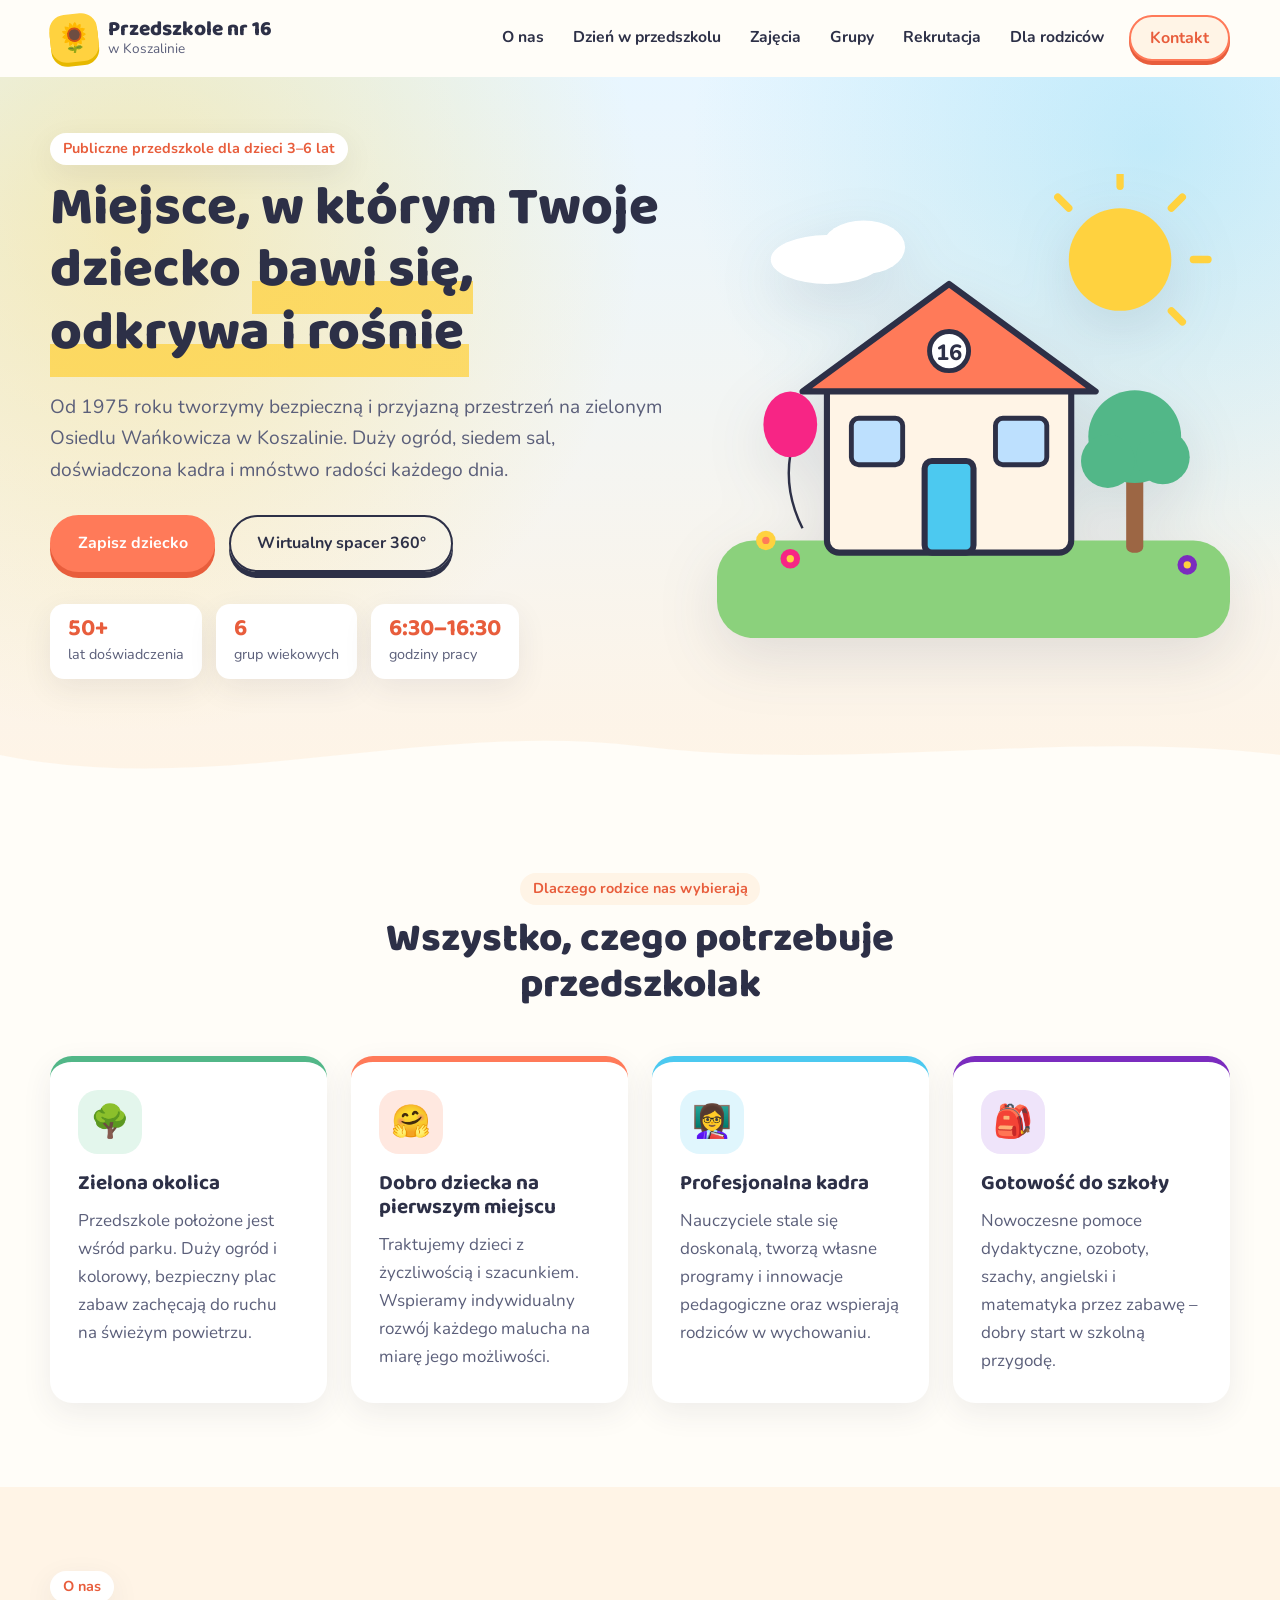
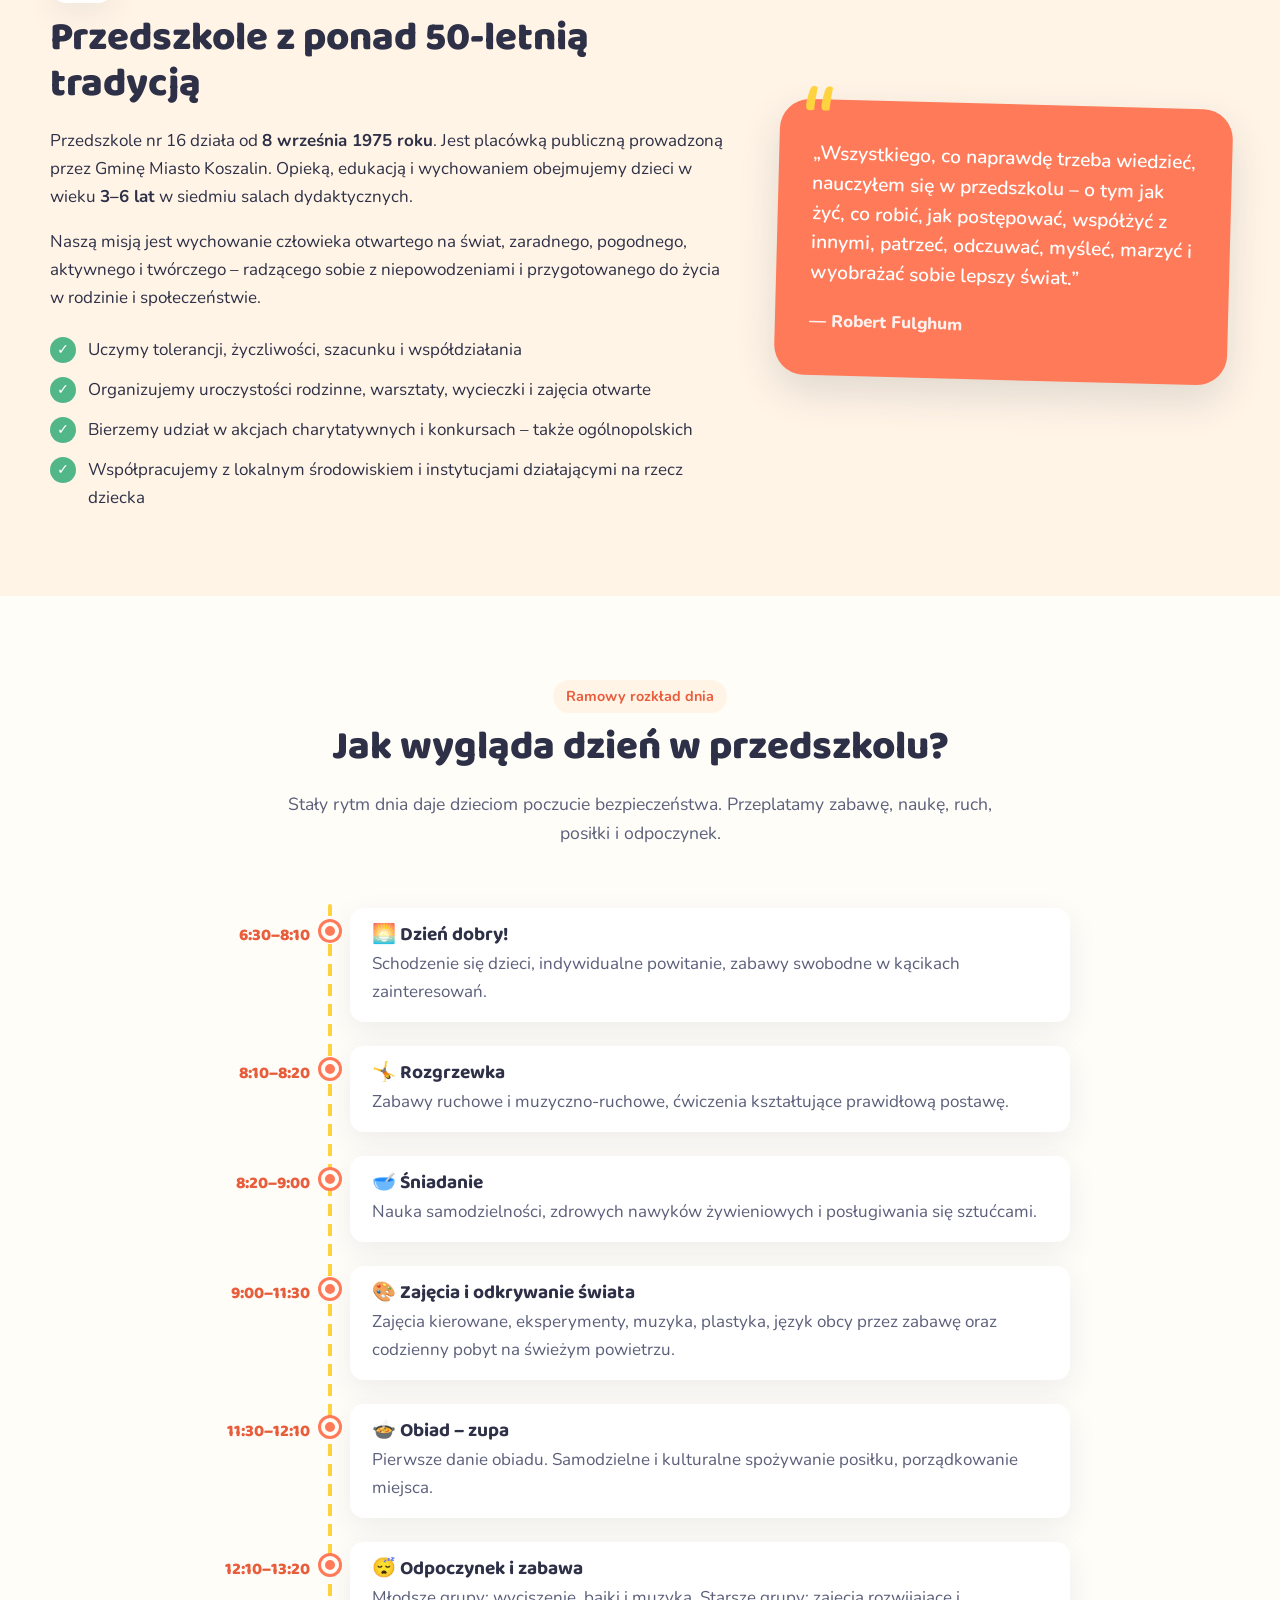
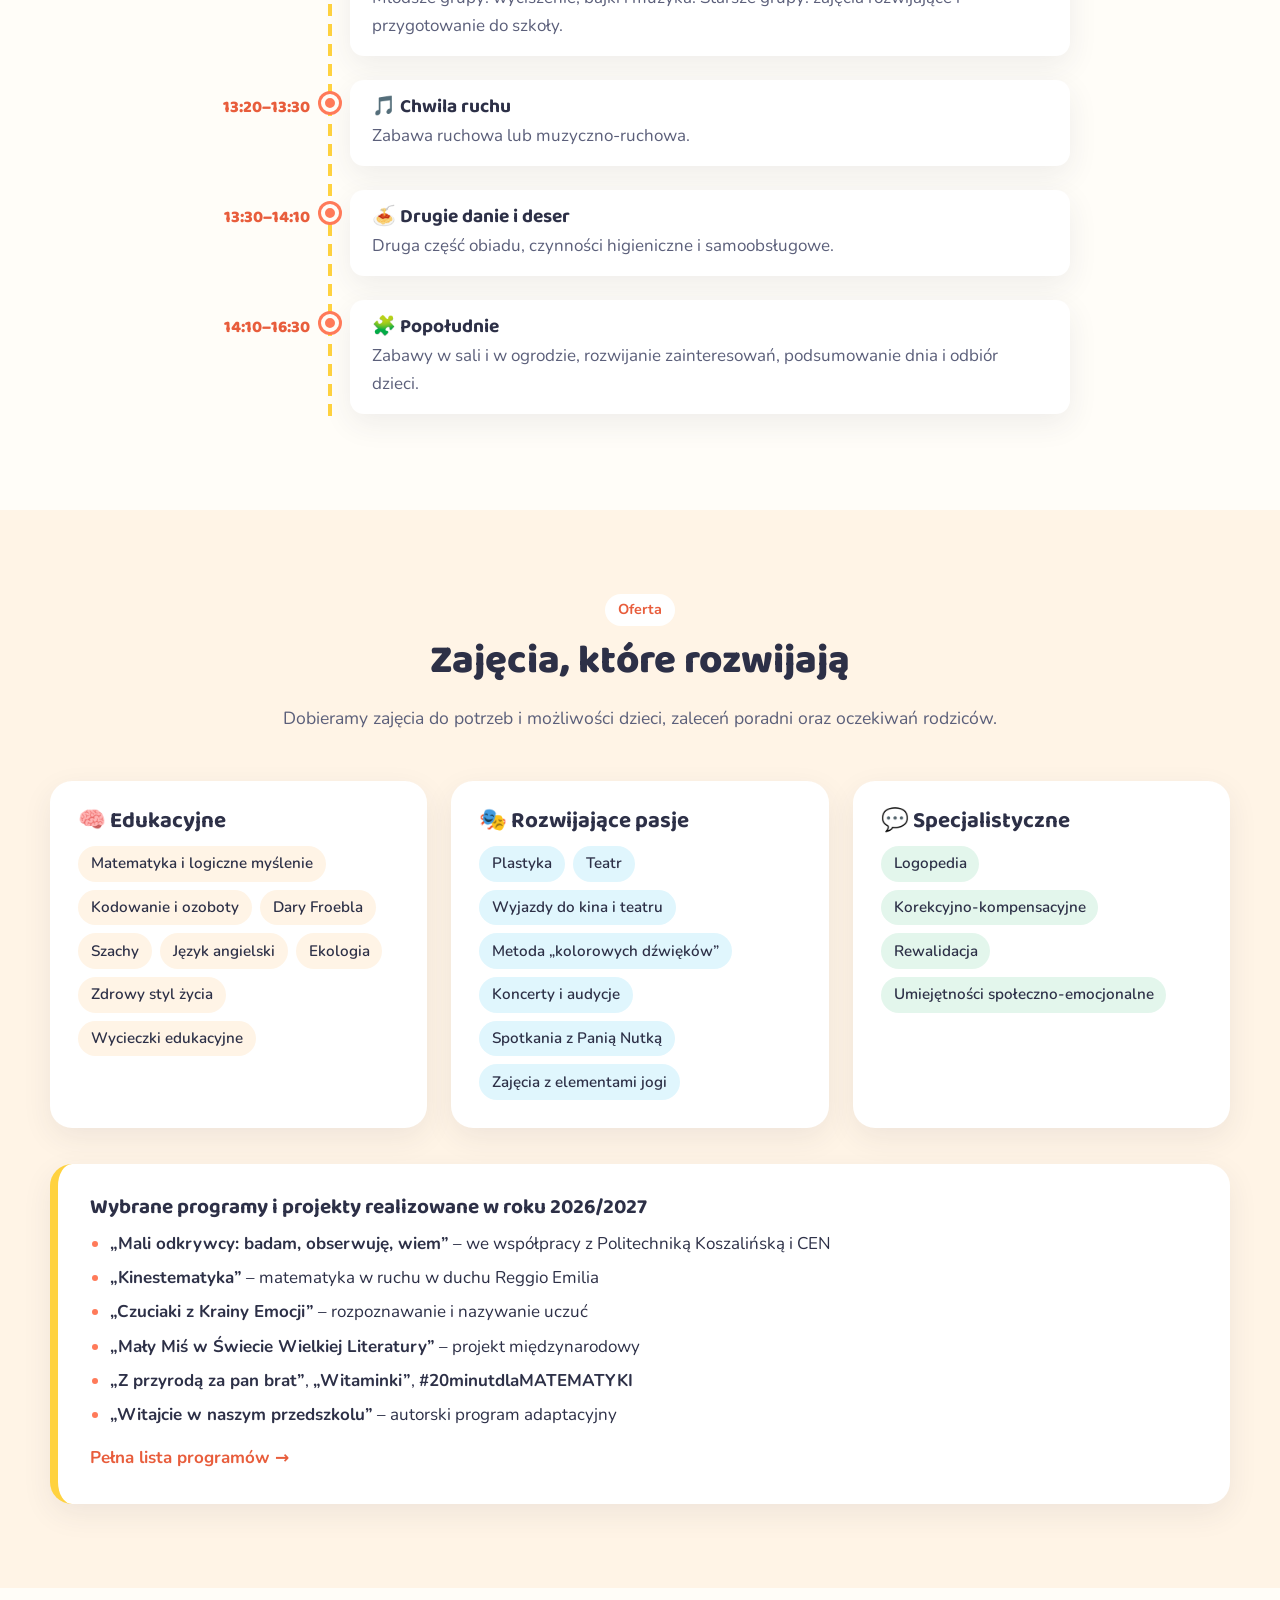
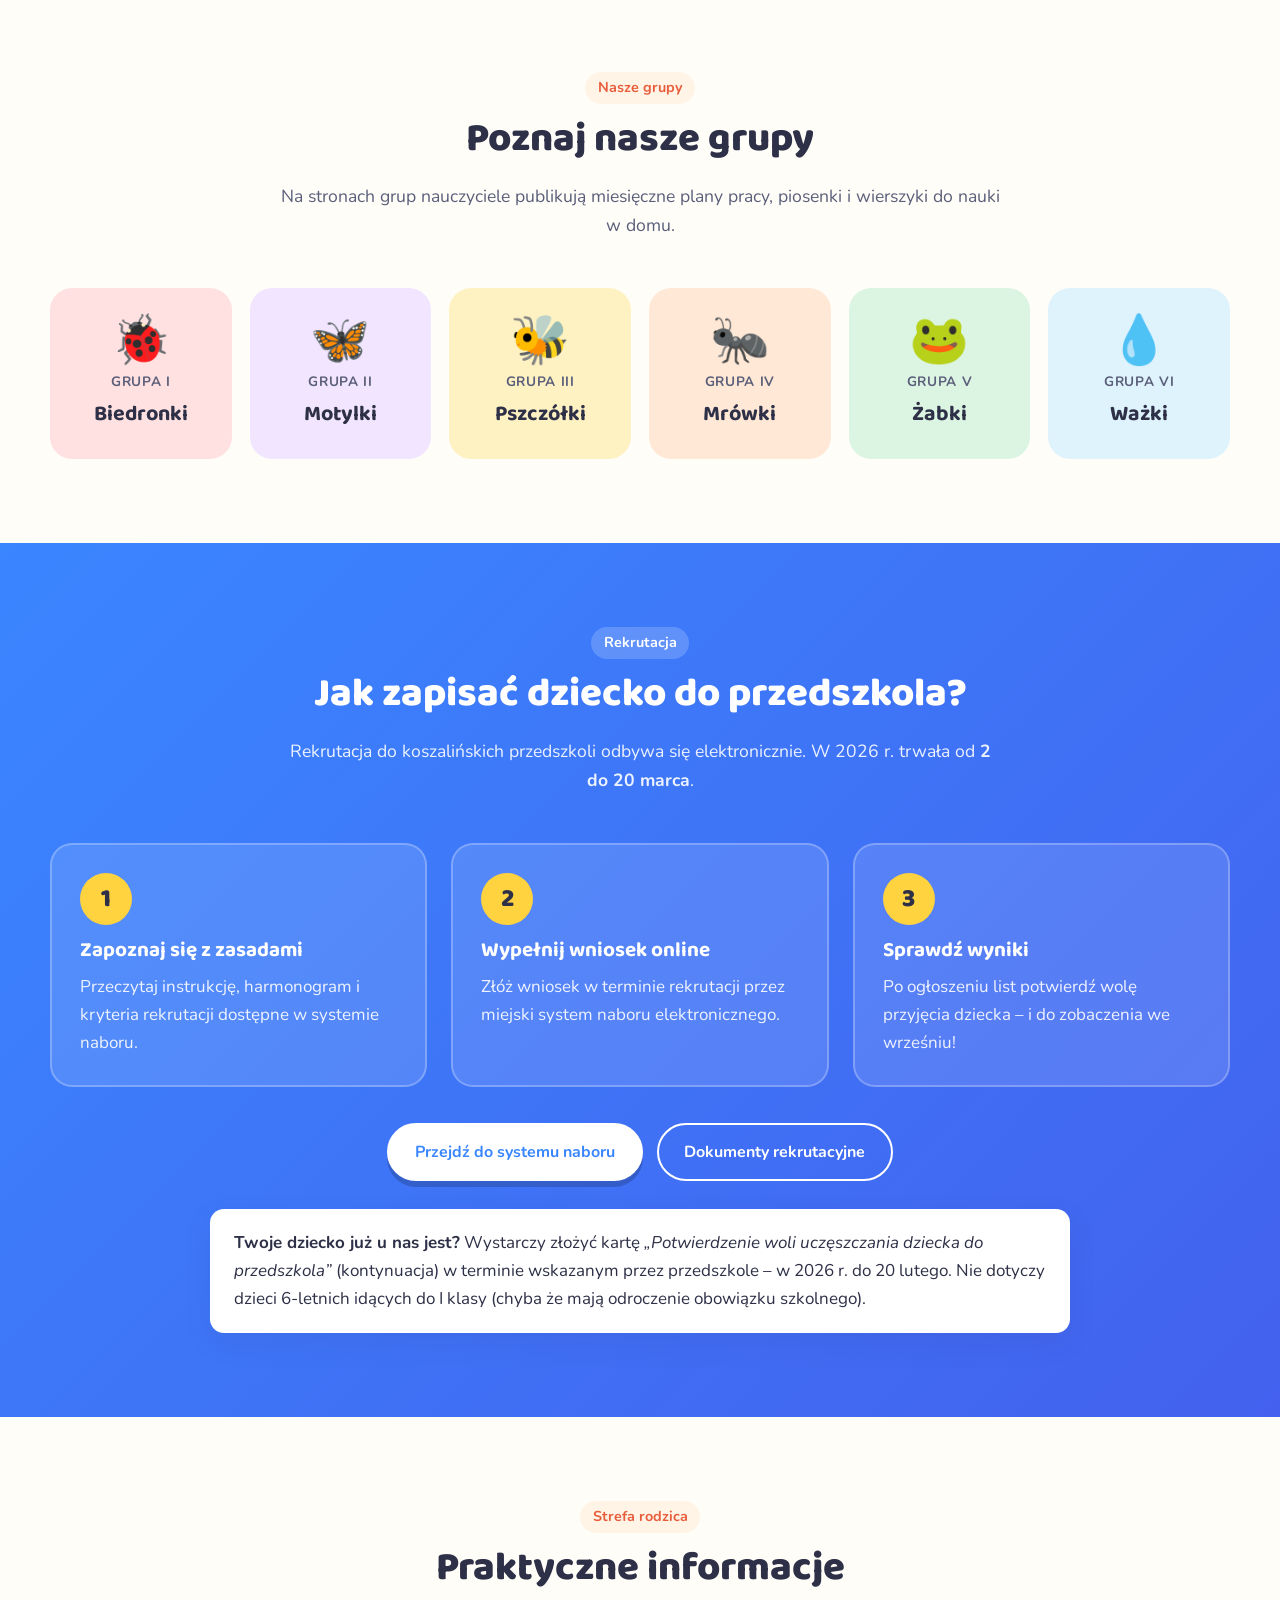
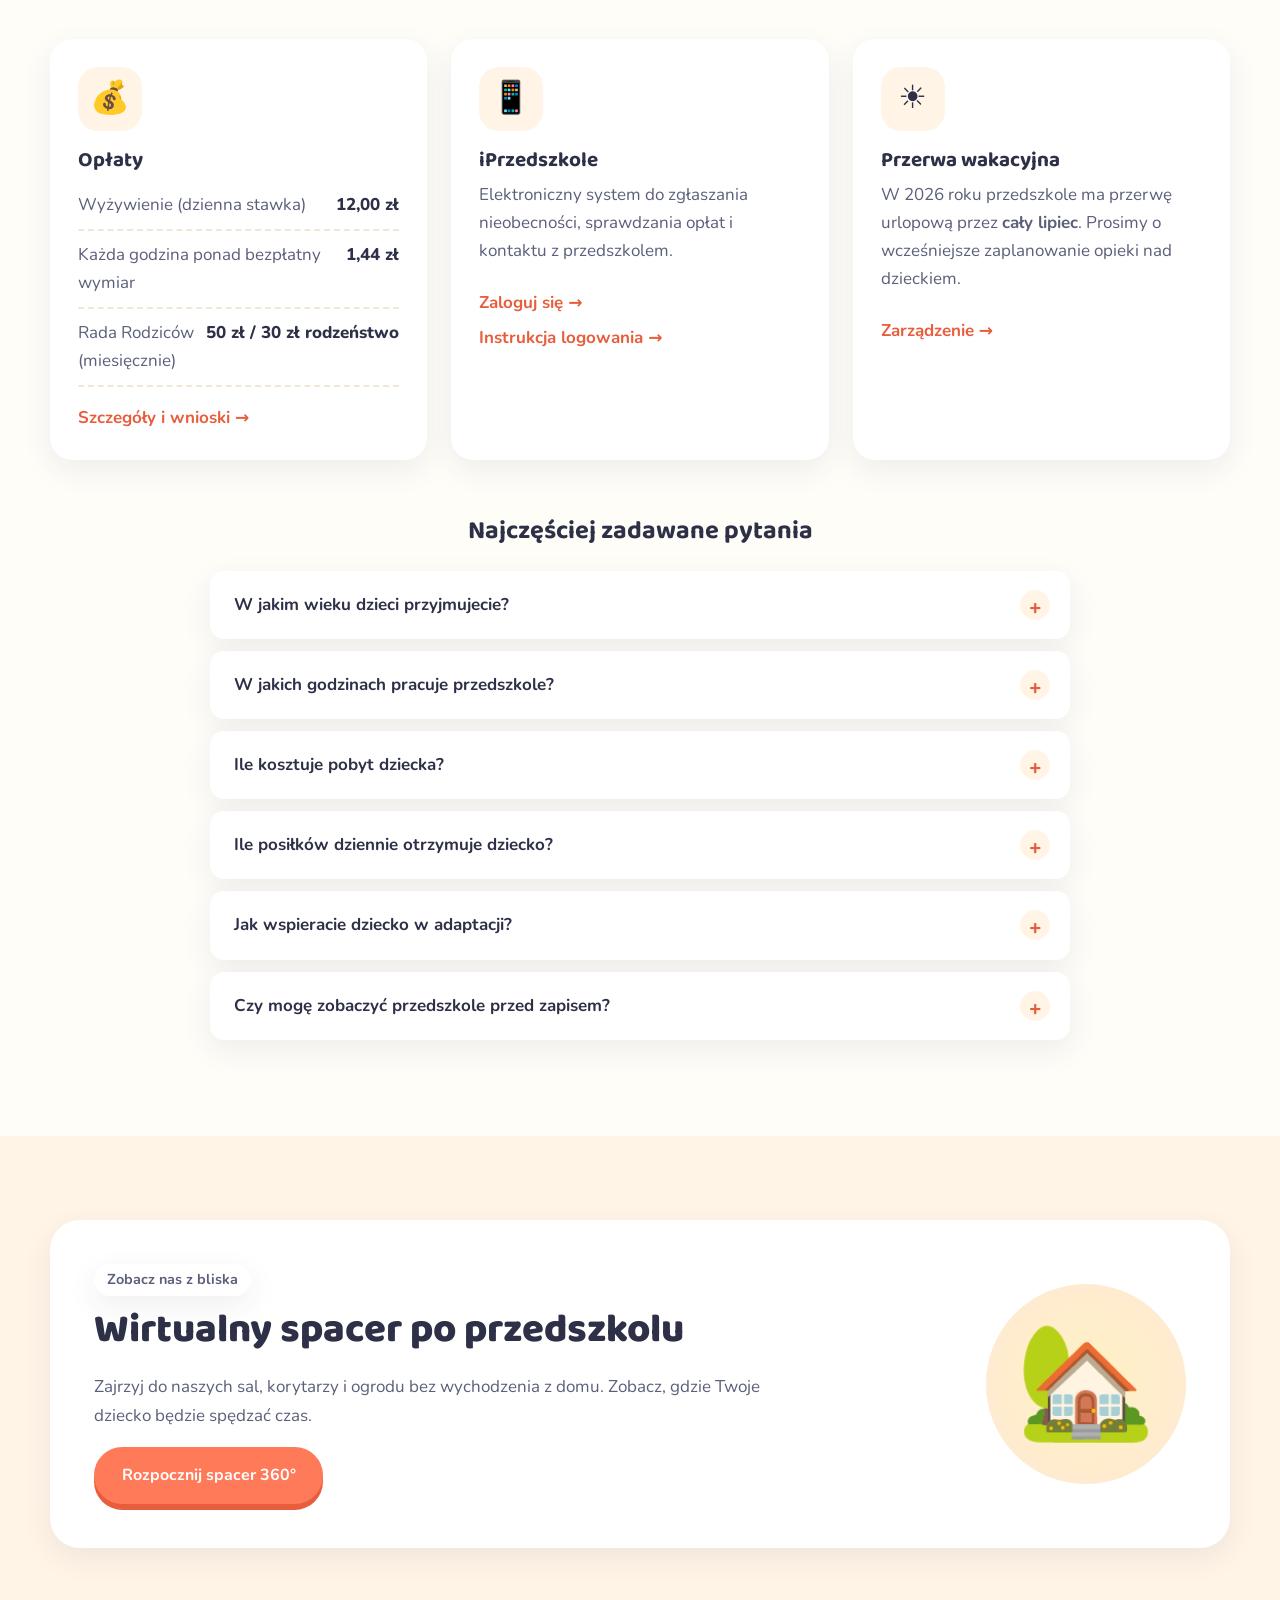
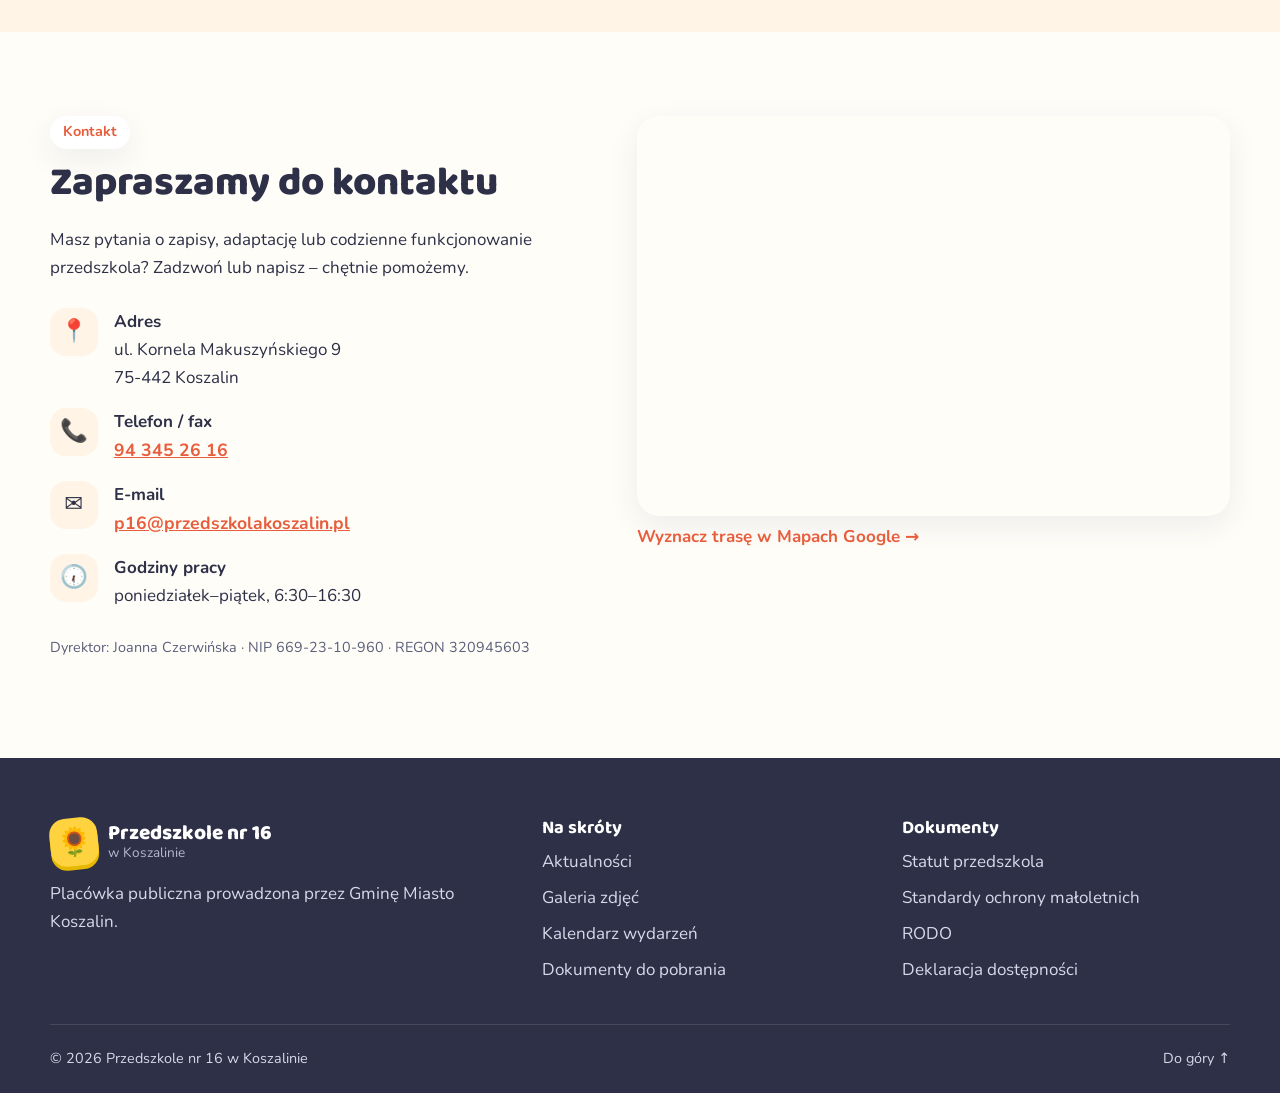
==== commit 46d7f8c5: "Show full news archive and fix lunch order in daily schedule Official site: list the five newest new" ====
--- a/index.html
+++ b/index.html
@@ -171,10 +171,10 @@
           <li><time>8:10–8:20</time><div><h3>🤸 Rozgrzewka</h3><p>Zabawy ruchowe i muzyczno-ruchowe, ćwiczenia kształtujące prawidłową postawę.</p></div></li>
           <li><time>8:20–9:00</time><div><h3>🥣 Śniadanie</h3><p>Nauka samodzielności, zdrowych nawyków żywieniowych i posługiwania się sztućcami.</p></div></li>
           <li><time>9:00–11:30</time><div><h3>🎨 Zajęcia i odkrywanie świata</h3><p>Zajęcia kierowane, eksperymenty, muzyka, plastyka, język obcy przez zabawę oraz codzienny pobyt na świeżym powietrzu.</p></div></li>
-          <li><time>11:30–12:10</time><div><h3>🍝 Obiad – drugie danie</h3><p>Samodzielne i kulturalne spożywanie posiłku, porządkowanie miejsca.</p></div></li>
+          <li><time>11:30–12:10</time><div><h3>🍲 Obiad – zupa</h3><p>Pierwsze danie obiadu. Samodzielne i kulturalne spożywanie posiłku, porządkowanie miejsca.</p></div></li>
           <li><time>12:10–13:20</time><div><h3>😴 Odpoczynek i zabawa</h3><p>Młodsze grupy: wyciszenie, bajki i muzyka. Starsze grupy: zajęcia rozwijające i przygotowanie do szkoły.</p></div></li>
           <li><time>13:20–13:30</time><div><h3>🎵 Chwila ruchu</h3><p>Zabawa ruchowa lub muzyczno-ruchowa.</p></div></li>
-          <li><time>13:30–14:10</time><div><h3>🍲 Zupa i deser</h3><p>Pierwsze danie obiadu, czynności higieniczne i samoobsługowe.</p></div></li>
+          <li><time>13:30–14:10</time><div><h3>🍝 Drugie danie i deser</h3><p>Druga część obiadu, czynności higieniczne i samoobsługowe.</p></div></li>
           <li><time>14:10–16:30</time><div><h3>🧩 Popołudnie</h3><p>Zabawy w sali i w ogrodzie, rozwijanie zainteresowań, podsumowanie dnia i odbiór dzieci.</p></div></li>
         </ol>
       </div>
@@ -342,7 +342,7 @@
           </details>
           <details>
             <summary>Ile posiłków dziennie otrzymuje dziecko?</summary>
-            <p>Dzieci jedzą śniadanie oraz dwudaniowy obiad podzielony na dwie części: drugie danie przed południem i zupę z deserem po odpoczynku.</p>
+            <p>Dzieci jedzą śniadanie oraz dwudaniowy obiad podzielony na dwie części: zupę przed południem oraz drugie danie z deserem po odpoczynku.</p>
           </details>
           <details>
             <summary>Jak wspieracie dziecko w adaptacji?</summary>
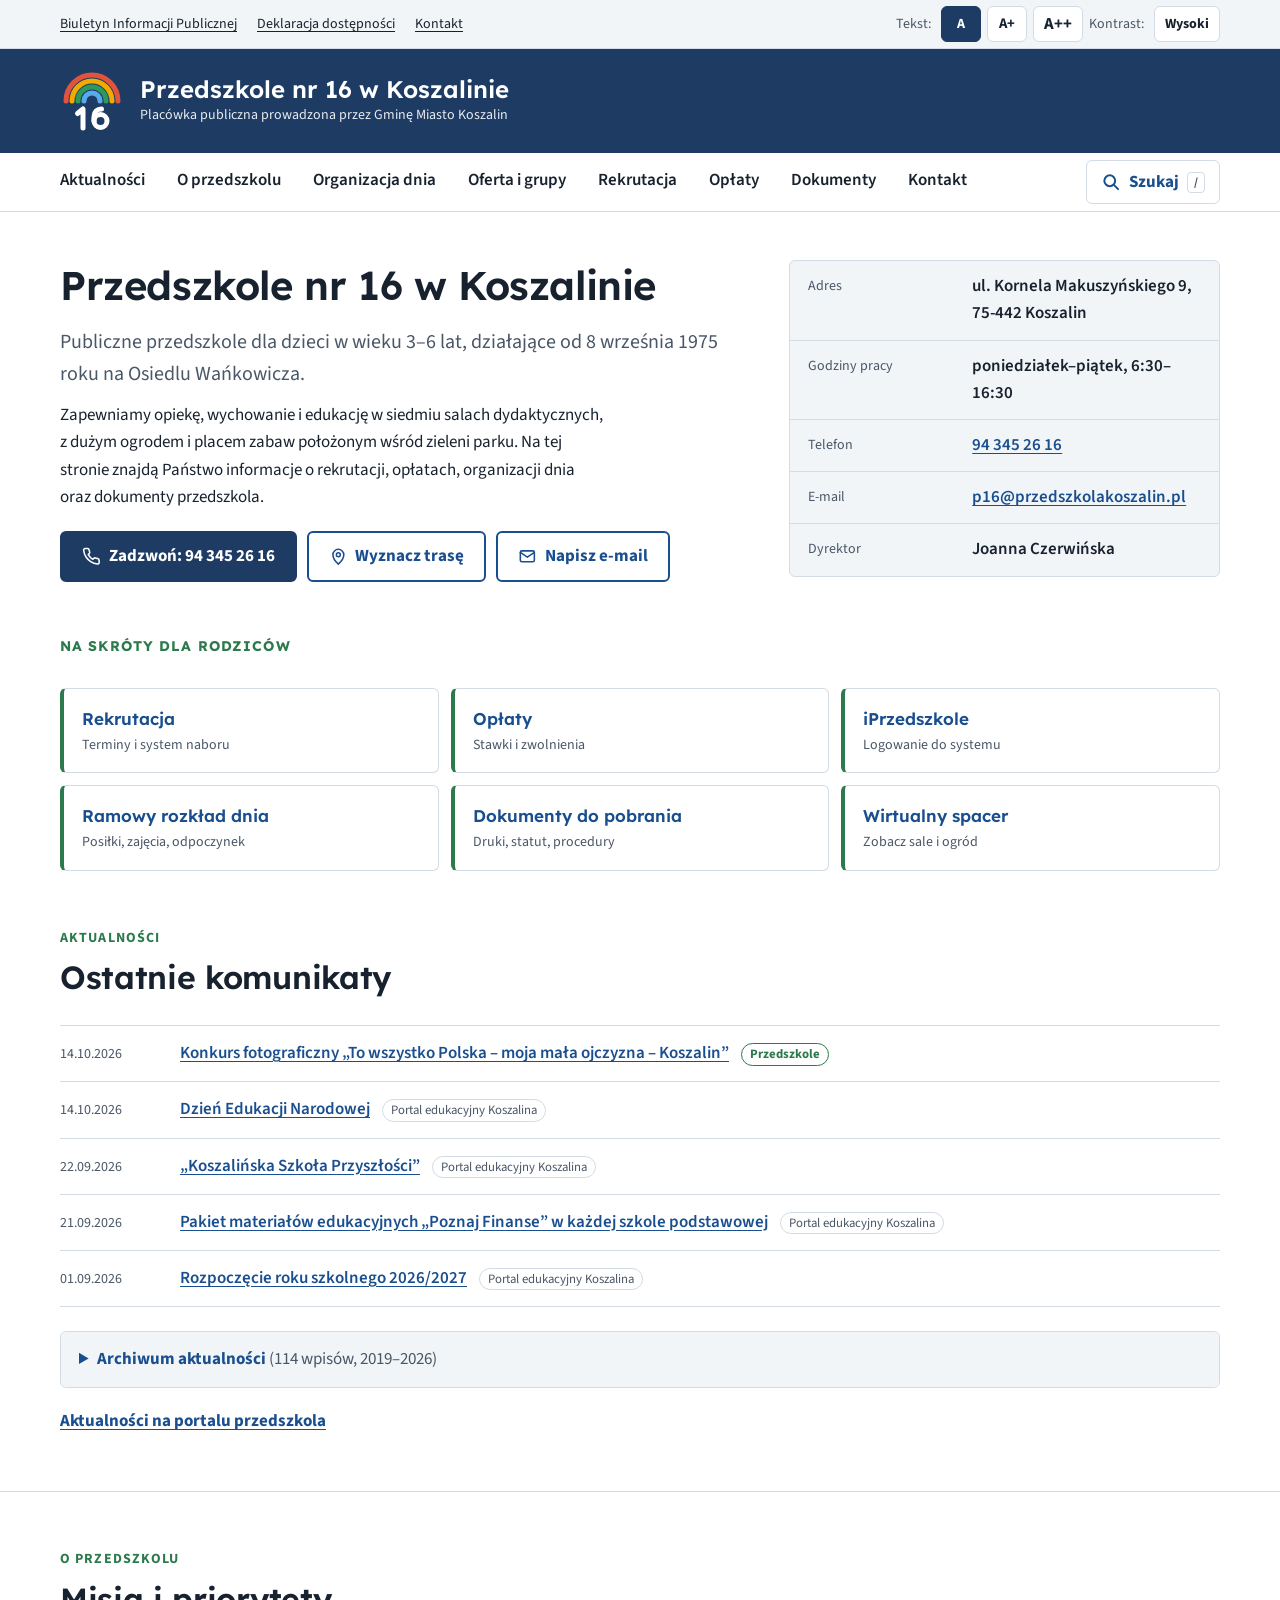
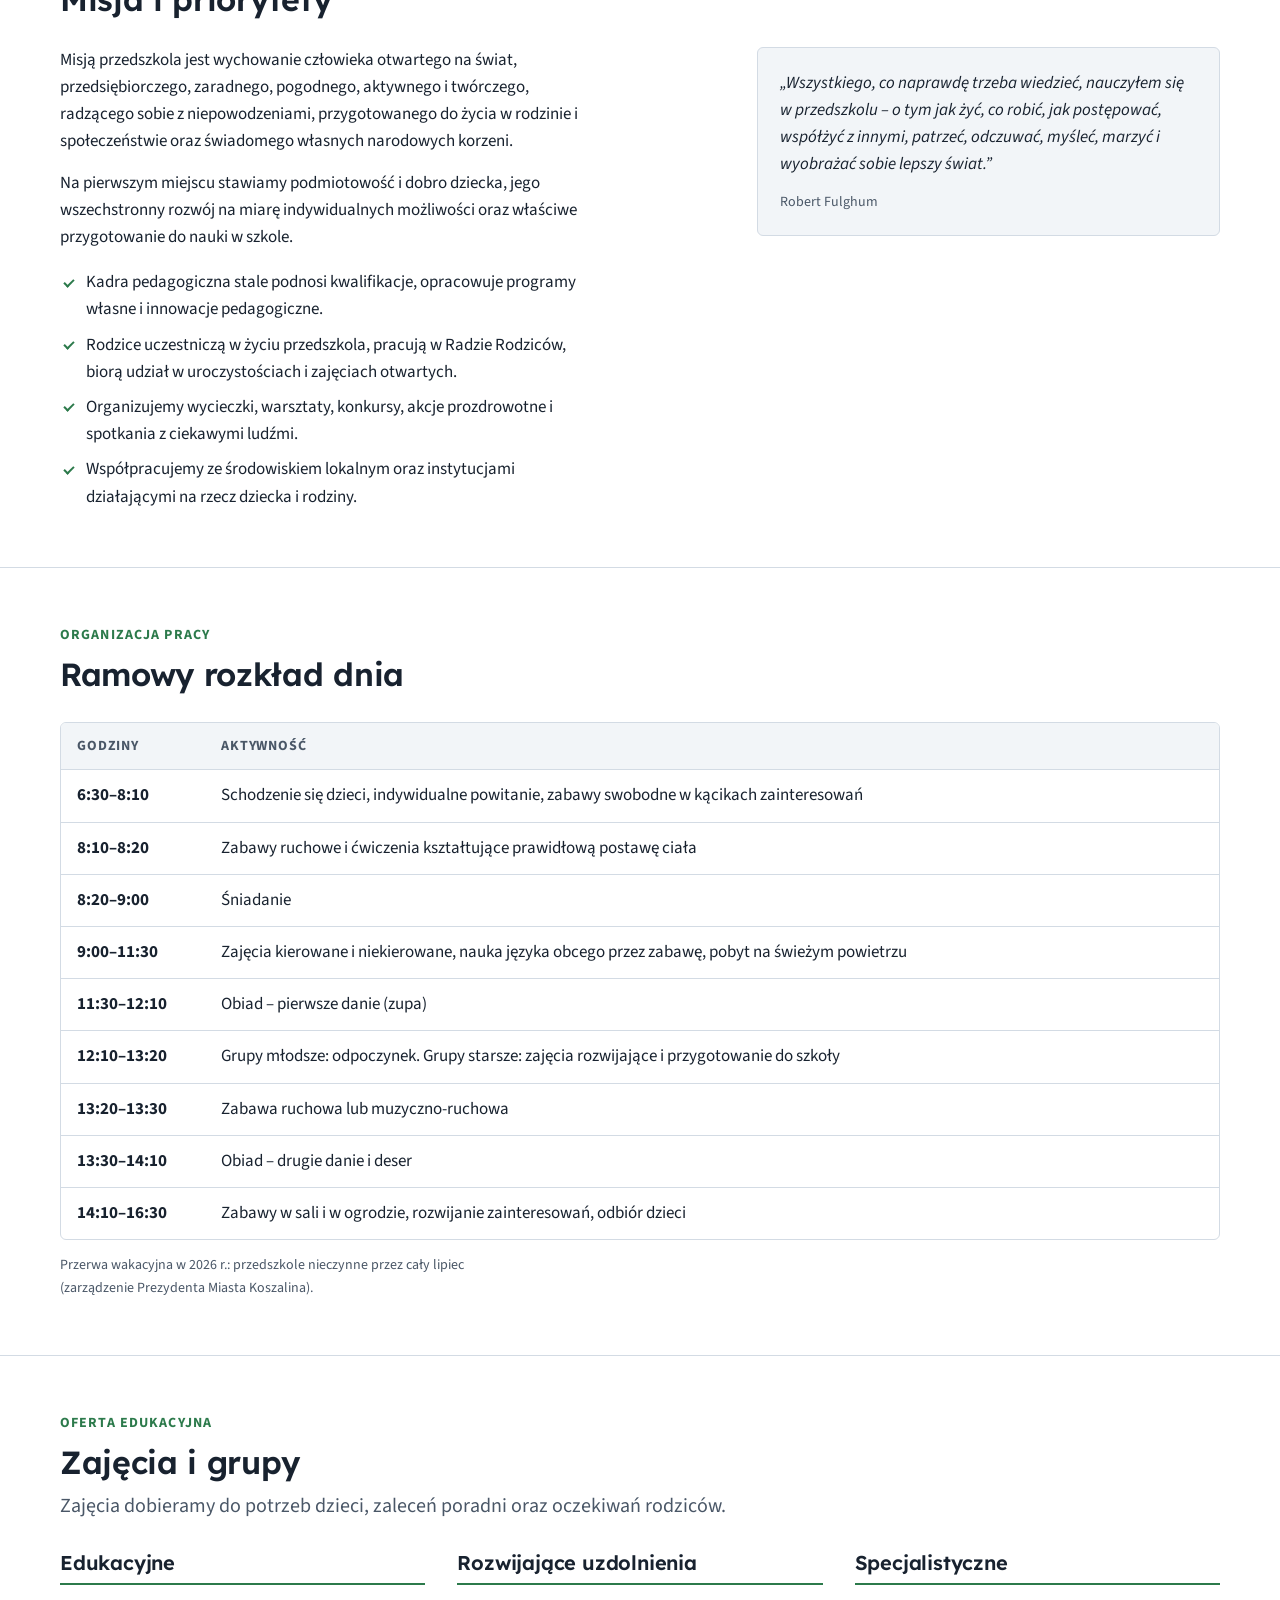
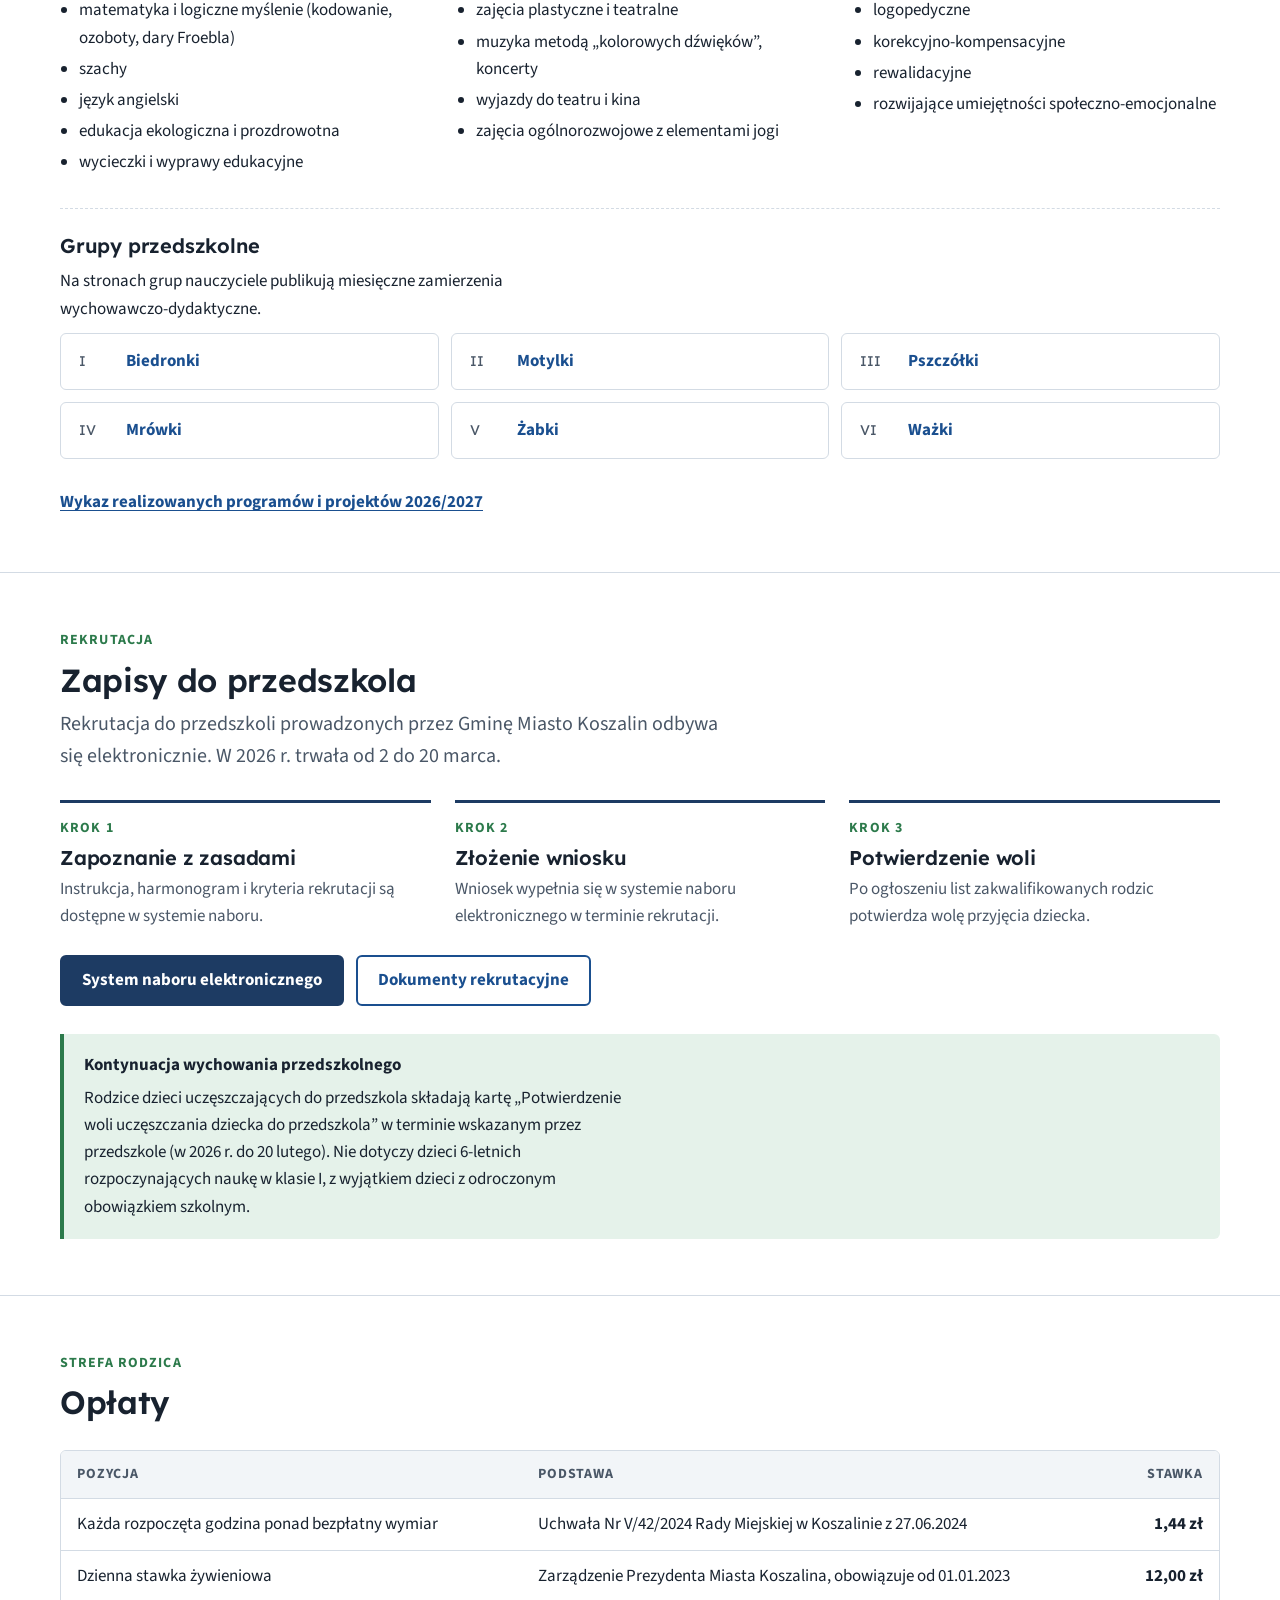
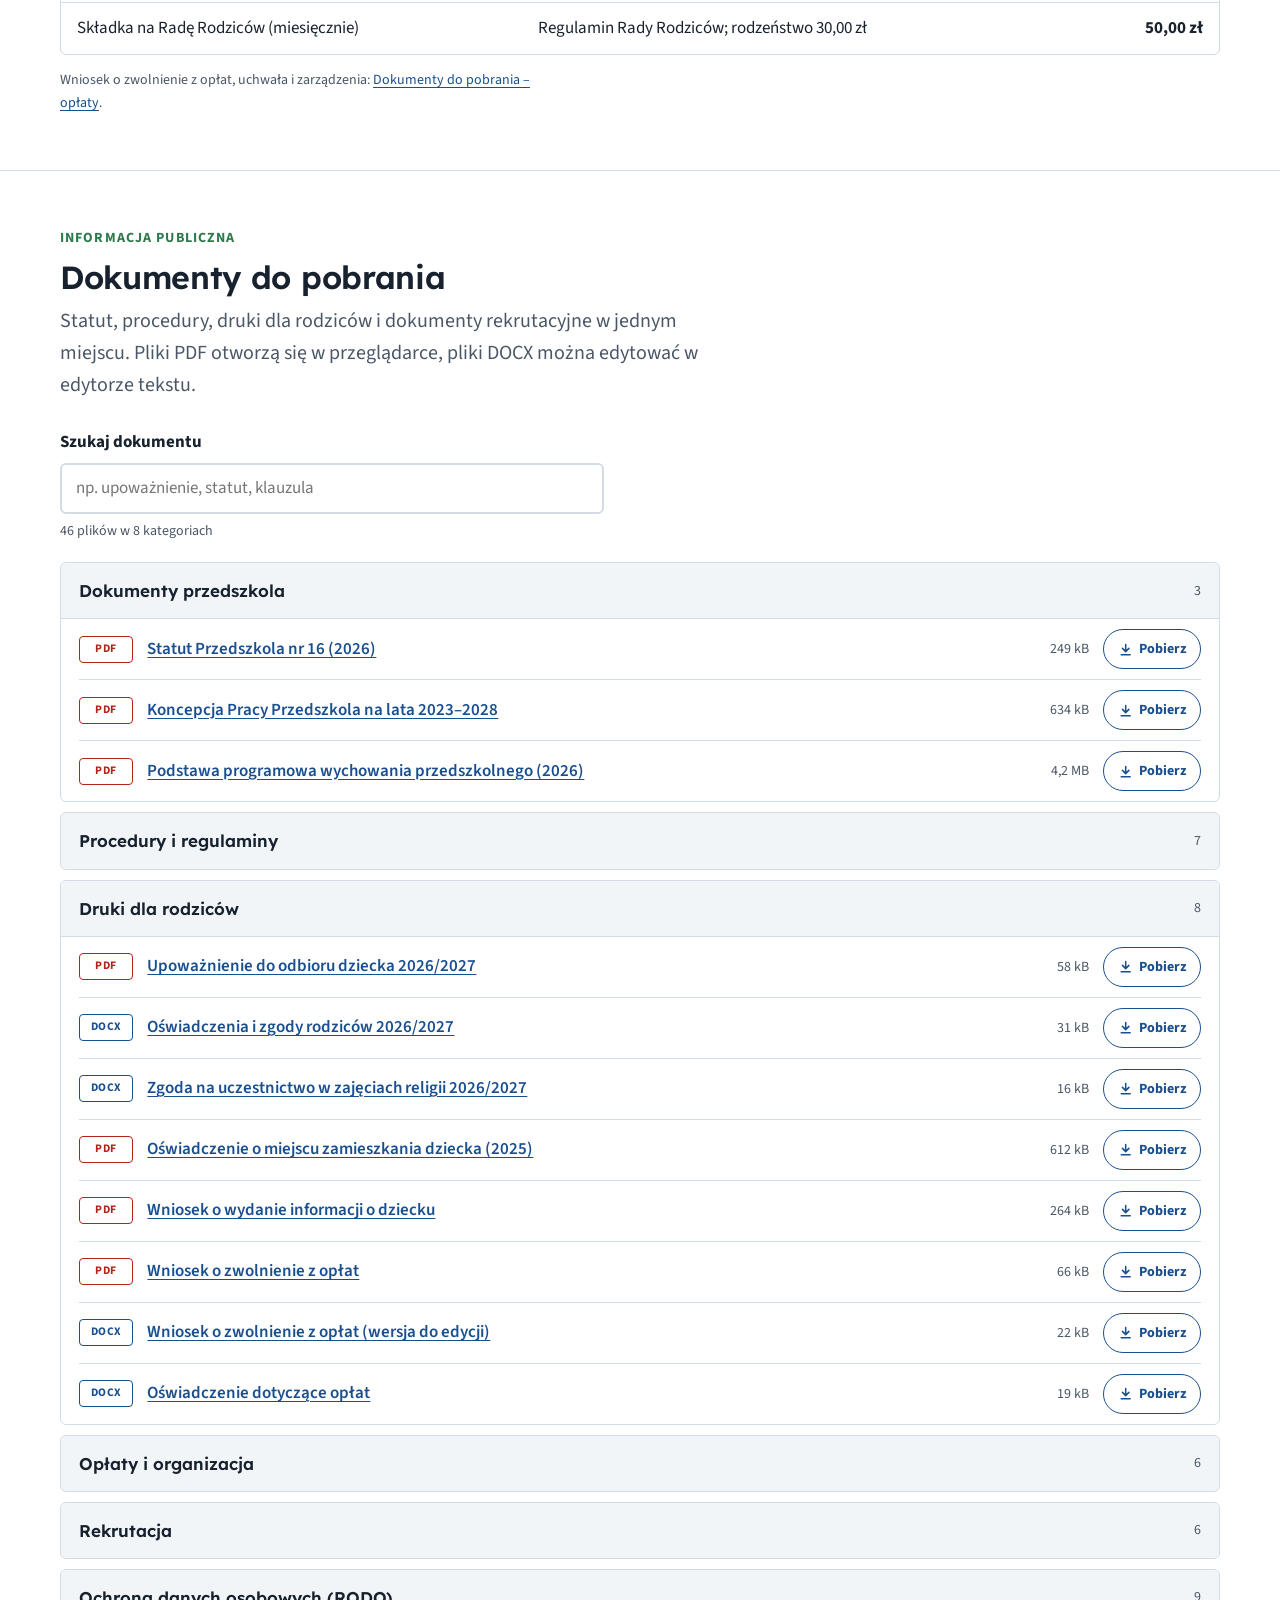
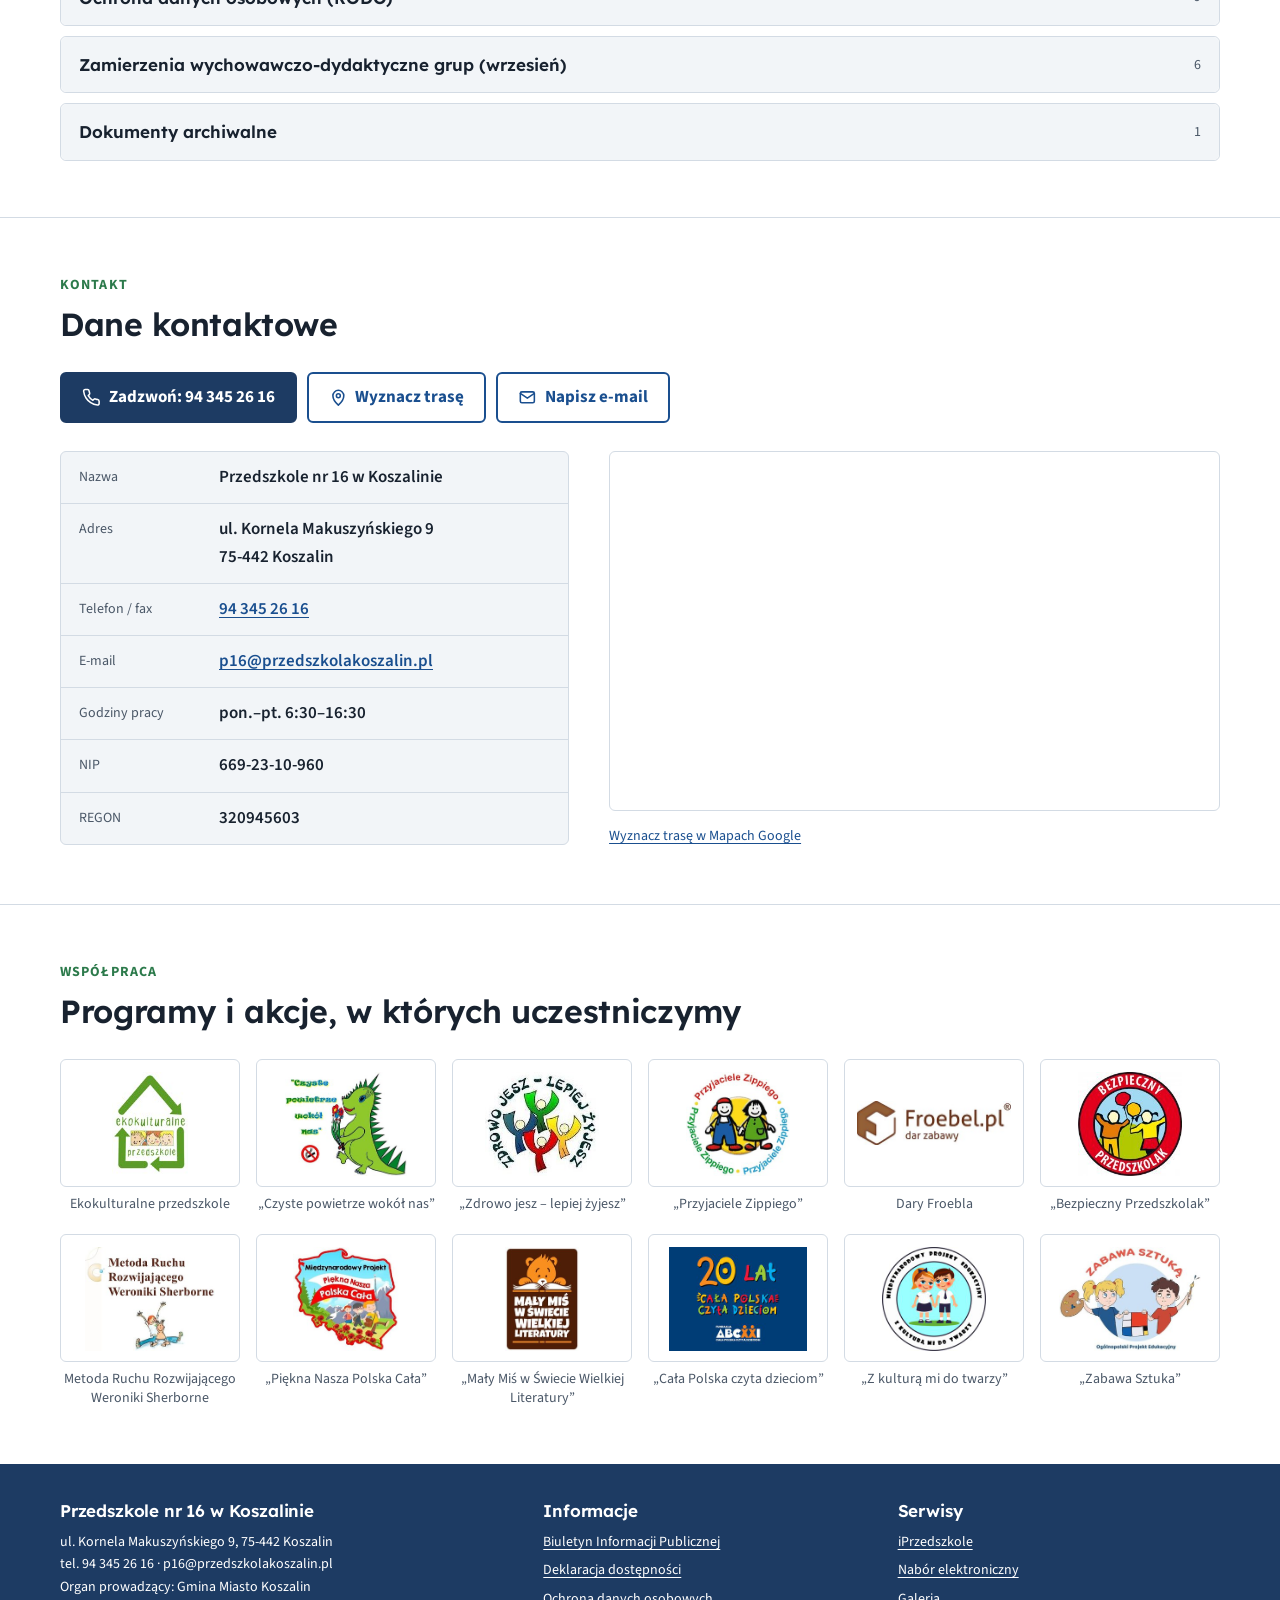
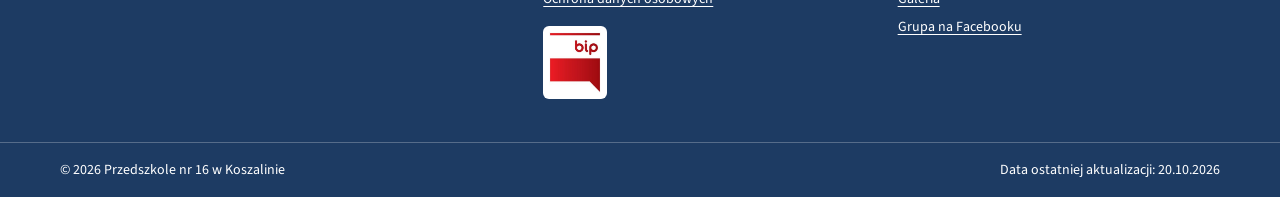
==== commit 8bed6b11: "Make the official site the main page of the repository Move the official version from oficjalna/ to " ====
--- a/index.html
+++ b/index.html
@@ -1,428 +1,1211 @@
 <!doctype html>
 <html lang="pl">
 <head>
-  <meta charset="utf-8">
-  <meta name="viewport" content="width=device-width, initial-scale=1">
-  <title>Przedszkole nr 16 w Koszalinie</title>
-  <meta name="description" content="Przedszkole nr 16 w Koszalinie – publiczne przedszkole dla dzieci 3–6 lat na Osiedlu Wańkowicza. Bezpieczna, przyjazna atmosfera, duży ogród, bogata oferta zajęć.">
-  <meta name="theme-color" content="#ff7a59">
-  <link rel="icon" href="data:image/svg+xml,%3Csvg xmlns='http://www.w3.org/2000/svg' viewBox='0 0 100 100'%3E%3Ctext y='.9em' font-size='90'%3E%F0%9F%8C%BB%3C/text%3E%3C/svg%3E">
-  <link rel="preconnect" href="https://fonts.googleapis.com">
-  <link rel="preconnect" href="https://fonts.gstatic.com" crossorigin>
-  <link href="https://fonts.googleapis.com/css2?family=Baloo+2:wght@500;700;800&family=Nunito:wght@400;600;700&display=swap&subset=latin-ext" rel="stylesheet">
-  <link rel="stylesheet" href="css/style.css">
+<meta charset="utf-8">
+<meta name="viewport" content="width=device-width, initial-scale=1">
+<title>Przedszkole nr 16 w Koszalinie</title>
+<meta name="description" content="Przedszkole nr 16 w Koszalinie – publiczne przedszkole prowadzone przez Gminę Miasto Koszalin. Rekrutacja, opłaty, organizacja dnia, dokumenty i kontakt.">
+<link rel="icon" type="image/svg+xml" href="img/logo.svg">
+<link rel="preconnect" href="https://fonts.googleapis.com">
+<link rel="preconnect" href="https://fonts.gstatic.com" crossorigin>
+<link href="https://fonts.googleapis.com/css2?family=Lexend:wght@500;600;700&family=Source+Sans+3:wght@400;600;700&display=swap&subset=latin-ext" rel="stylesheet">
+<style>
+/* Layout: urzędowy układ jednokolumnowy — pasek dostępności, nagłówek instytucji, menu,
+   treść w sekcjach z czytelnymi nagłówkami i tabelami; akcent zieleni parku tylko w detalach. */
+:root {
+  --bg: #ffffff;
+  --surface: #f2f5f8;
+  --ink: #18222f;
+  --muted: #4a5767;
+  --line: #d3dbe4;
+  --logo-bg: #ffffff;
+  --brand: #1d3b63;
+  --brand-ink: #ffffff;
+  --link: #1a4f8f;
+  --accent: #2c7a4b;
+  --accent-soft: #e5f2ea;
+  --focus: #ffbf47;
+  --focus-ink: #18222f;
+
+  --f-display: "Lexend", "Segoe UI", system-ui, sans-serif;
+  --f-body: "Source Sans 3", "Segoe UI", system-ui, -apple-system, sans-serif;
+
+  --s-1: 0.875rem; --s0: 1.0625rem; --s1: 1.25rem; --s2: 1.5rem; --s3: 2rem; --s4: 2.5rem;
+  --r: 6px;
+  --max: 1160px;
+  --text: 68ch;
+}
+@media (prefers-color-scheme: dark) {
+  :root:not([data-theme="light"]) {
+    --bg: #10161e; --surface: #18212c; --ink: #e8edf3; --muted: #aab6c4; --line: #2c3a4a;
+    --brand: #19324f; --brand-ink: #ffffff; --link: #8fbfff; --accent: #6cc794; --accent-soft: #1b3326;
+    --focus: #ffbf47; --focus-ink: #10161e; color-scheme: dark;
+  }
+}
+:root[data-theme="dark"] {
+  --bg: #10161e; --surface: #18212c; --ink: #e8edf3; --muted: #aab6c4; --line: #2c3a4a;
+  --brand: #19324f; --brand-ink: #ffffff; --link: #8fbfff; --accent: #6cc794; --accent-soft: #1b3326;
+  --focus: #ffbf47; --focus-ink: #10161e; color-scheme: dark;
+}
+/* Wysoki kontrast (przełącznik w pasku dostępności) */
+:root[data-contrast="high"] {
+  --bg: #000000; --surface: #000000; --ink: #ffff00; --muted: #ffff00; --line: #ffff00;
+  --brand: #000000; --brand-ink: #ffff00; --link: #ffff00; --accent: #ffff00; --accent-soft: #000000;
+  --focus: #ffffff; --focus-ink: #000000; color-scheme: dark;
+}
+:root[data-fs="1"] { font-size: 112.5%; }
+:root[data-fs="2"] { font-size: 125%; }
+
+*, *::before, *::after { box-sizing: border-box; }
+[hidden] { display: none !important; }
+html { background: var(--bg); }
+body {
+  margin: 0; background: var(--bg); color: var(--ink);
+  font-family: var(--f-body); font-size: var(--s0); line-height: 1.6;
+  overflow-x: hidden;
+}
+h1, h2, h3 { font-family: var(--f-display); font-weight: 600; line-height: 1.25; margin: 0; text-wrap: balance; letter-spacing: -0.01em; }
+h2 { font-size: var(--s3); }
+h3 { font-size: var(--s1); }
+p { margin: 0; max-width: var(--text); }
+a { color: var(--link); text-underline-offset: 0.18em; }
+a:hover { text-decoration-thickness: 2px; }
+:focus-visible { outline: 3px solid var(--focus); outline-offset: 2px; box-shadow: 0 0 0 6px var(--focus-ink); }
+img, iframe { max-width: 100%; }
+
+.wrap {
+  max-width: calc(var(--max) + 2 * 24px); margin-inline: auto;
+  padding-left: max(16px, env(safe-area-inset-left, 0px));
+  padding-right: max(16px, env(safe-area-inset-right, 0px));
+}
+@media (min-width: 720px) { .wrap { padding-left: max(24px, env(safe-area-inset-left, 0px)); padding-right: max(24px, env(safe-area-inset-right, 0px)); } }
+
+.skip { position: absolute; left: 16px; top: -100px; z-index: 20; background: var(--focus); color: var(--focus-ink); padding: 10px 16px; font-weight: 700; border-radius: var(--r); }
+.skip:focus { top: calc(env(safe-area-inset-top, 0px) + 8px); }
+
+/* Pasek dostępności */
+.util { background: var(--surface); border-bottom: 1px solid var(--line); font-size: var(--s-1); }
+.util .wrap { display: flex; flex-wrap: wrap; align-items: center; justify-content: space-between; gap: 8px 24px; padding-block: 6px; }
+.util ul { list-style: none; margin: 0; padding: 0; display: flex; flex-wrap: wrap; gap: 4px 20px; }
+.util a { color: var(--ink); display: inline-flex; align-items: center; min-height: 36px; }
+.a11y { display: flex; flex-wrap: wrap; align-items: center; gap: 6px; }
+.a11y span { color: var(--muted); margin-right: 4px; }
+.a11y button {
+  font: inherit; font-weight: 700; min-width: 40px; min-height: 36px; padding: 2px 10px; cursor: pointer;
+  border: 1px solid var(--line); background: var(--bg); color: var(--ink); border-radius: var(--r);
+}
+.a11y button[aria-pressed="true"] { background: var(--brand); color: var(--brand-ink); border-color: var(--brand); }
+:root[data-contrast="high"] .a11y button[aria-pressed="true"] { outline: 2px solid var(--ink); }
+.a11y .fs1 { font-size: 1.05em; } .a11y .fs2 { font-size: 1.2em; }
+
+/* Nagłówek instytucji */
+.masthead { background: var(--brand); color: var(--brand-ink); }
+html { scroll-padding-top: calc(var(--sticky-h, 0px) + env(safe-area-inset-top, 0px) + 12px); }
+body::before { content: ""; position: fixed; inset: 0 0 auto; height: env(safe-area-inset-top, 0px); z-index: 40; background: var(--brand); }
+.masthead .wrap { display: flex; align-items: center; justify-content: space-between; gap: 16px; padding-block: 20px; }
+.inst { display: flex; align-items: center; gap: 16px; color: inherit; text-decoration: none; min-width: 0; }
+.inst-mark {
+  flex: none; width: 64px; height: 64px; display: block;
+}
+.inst-name { display: flex; flex-direction: column; min-width: 0; }
+.inst-name strong { font-family: var(--f-display); font-weight: 600; font-size: var(--s2); line-height: 1.15; }
+.inst-name small { font-size: var(--s-1); opacity: .9; }
+.menu-btn {
+  display: none; font: inherit; font-weight: 700; color: var(--brand-ink); background: transparent;
+  border: 2px solid currentColor; border-radius: var(--r); padding: 8px 14px; cursor: pointer; min-height: 44px;
+}
+
+.sr-only { position: absolute; width: 1px; height: 1px; overflow: hidden; clip: rect(0 0 0 0); white-space: nowrap; }
+/* Wyszukiwarka: przyciski */
+.mast-actions { display: flex; align-items: center; gap: 8px; flex: none; }
+.search-btn { display: inline-flex; align-items: center; gap: 8px; font: inherit; font-weight: 700; cursor: pointer; min-height: 44px; border-radius: var(--r); }
+.search-btn svg { width: 20px; height: 20px; flex: none; }
+.search-btn-mast { display: none; color: var(--brand-ink); background: transparent; border: 2px solid currentColor; padding: 8px 12px; }
+nav.main li.nav-search { margin-left: auto; display: flex; align-items: center; }
+.search-btn-nav { color: var(--link); background: transparent; border: 1.5px solid var(--line); padding: 6px 14px; }
+.search-btn-nav:hover { border-color: var(--link); }
+.search-btn-nav kbd { font: inherit; font-size: 0.75rem; color: var(--muted); border: 1px solid var(--line); border-radius: 4px; padding: 0 6px; }
+
+/* Wyszukiwarka: okno */
+.search-dlg {
+  width: min(720px, calc(100% - 32px)); max-height: min(80vh, 760px); margin: 8vh auto auto; padding: 0;
+  border: 1px solid var(--line); border-radius: 12px; background: var(--bg); color: var(--ink);
+  box-shadow: 0 24px 60px rgba(16, 24, 40, .35); overflow: hidden;
+}
+.search-dlg[open] { display: flex; flex-direction: column; }
+.search-dlg::backdrop { background: rgba(10, 18, 30, .55); }
+.search-head { display: flex; align-items: center; gap: 10px; padding: 14px 16px; border-bottom: 1px solid var(--line); }
+.search-field { position: relative; flex: 1; min-width: 0; }
+.search-field svg { position: absolute; left: 12px; top: 50%; width: 20px; height: 20px; transform: translateY(-50%); color: var(--muted); pointer-events: none; }
+.search-field input {
+  width: 100%; font: inherit; font-size: var(--s1); color: var(--ink); background: var(--surface);
+  border: 2px solid var(--line); border-radius: var(--r); padding: 10px 12px 10px 42px; min-height: 48px;
+}
+.search-field input:focus { border-color: var(--link); outline: none; box-shadow: 0 0 0 3px var(--focus); }
+.search-close { font: inherit; font-weight: 700; color: var(--link); background: transparent; border: 0; padding: 10px 8px; min-height: 44px; cursor: pointer; }
+.search-body { overflow-y: auto; padding: 8px 16px 18px; overscroll-behavior: contain; }
+.search-status { color: var(--muted); font-size: var(--s-1); margin: 8px 0; max-width: none; }
+.search-suggest { display: flex; flex-wrap: wrap; gap: 8px; margin: 4px 0 8px; }
+.search-suggest button { font: inherit; font-size: var(--s-1); font-weight: 600; color: var(--link); background: var(--surface); border: 1px solid var(--line); border-radius: 999px; padding: 6px 14px; min-height: 36px; cursor: pointer; }
+.search-suggest button:hover { border-color: var(--link); }
+.search-results { list-style: none; margin: 0; padding: 0; display: grid; gap: 6px; }
+.search-results button {
+  width: 100%; text-align: left; font: inherit; color: var(--ink); background: var(--bg); cursor: pointer;
+  border: 1px solid var(--line); border-radius: var(--r); padding: 10px 14px; display: grid; gap: 2px;
+}
+.search-results button:hover, .search-results button:focus-visible { border-color: var(--link); background: var(--surface); }
+.sr-crumb { font-size: 0.8rem; font-weight: 700; color: var(--accent); text-transform: uppercase; letter-spacing: .05em; }
+.sr-main { font-weight: 600; color: var(--link); }
+.sr-snip { font-size: var(--s-1); color: var(--muted); }
+.search-results mark { background: var(--focus); color: var(--focus-ink); border-radius: 2px; padding: 0 1px; }
+.search-hit { outline: 3px solid var(--focus) !important; outline-offset: 4px; border-radius: 4px; transition: outline-color .4s; }
+:root[data-contrast="high"] .search-dlg { border: 2px solid var(--ink); }
+
+nav.main { border-bottom: 1px solid var(--line); background: var(--bg); position: sticky; top: env(safe-area-inset-top, 0px); z-index: 30; }
+nav.main.stuck { box-shadow: 0 6px 16px rgba(16, 24, 40, .08); }
+nav.main ul { list-style: none; margin: 0; padding: 0; display: flex; flex-wrap: wrap; }
+nav.main a {
+  display: block; padding: 14px 16px; color: var(--ink); text-decoration: none; font-weight: 600;
+  border-bottom: 3px solid transparent;
+}
+nav.main li:first-child a { padding-left: 0; }
+nav.main a:hover { border-bottom-color: var(--accent); }
+
+/* Treść */
+main section { padding-block: 56px; border-bottom: 1px solid var(--line); }
+main section:last-of-type { border-bottom: 0; }
+.sec-head { display: grid; gap: 8px; margin-bottom: 28px; }
+.kicker { font-size: var(--s-1); font-weight: 700; text-transform: uppercase; letter-spacing: .08em; color: var(--accent); }
+.lede { color: var(--muted); font-size: var(--s1); }
+
+.intro { display: grid; grid-template-columns: minmax(0, 1.6fr) minmax(0, 1fr); gap: 40px; align-items: start; padding-block: 48px 56px; }
+.intro h1 { font-size: var(--s4); margin-bottom: 16px; }
+.intro p + p { margin-top: 12px; }
+.facts { margin: 0; border: 1px solid var(--line); border-radius: var(--r); background: var(--surface); }
+.facts div { display: grid; grid-template-columns: 9.5rem minmax(0, 1fr); gap: 12px; padding: 12px 18px; border-top: 1px solid var(--line); }
+.facts div:first-child { border-top: 0; }
+.facts dt { color: var(--muted); font-size: var(--s-1); padding-top: 2px; }
+.facts dd { margin: 0; font-weight: 600; overflow-wrap: anywhere; }
+
+.quick { list-style: none; margin: 32px 0 0; padding: 0; display: grid; grid-template-columns: repeat(3, minmax(0, 1fr)); gap: 12px; }
+.quick a {
+  display: grid; gap: 2px; padding: 16px 18px; height: 100%;
+  border: 1px solid var(--line); border-left: 4px solid var(--accent); border-radius: var(--r);
+  text-decoration: none; color: var(--ink); background: var(--bg);
+}
+.quick a:hover { background: var(--accent-soft); }
+.quick strong { font-family: var(--f-display); font-weight: 600; color: var(--link); }
+.quick span { color: var(--muted); font-size: var(--s-1); }
+
+/* Aktualności */
+.news { list-style: none; margin: 0; padding: 0; display: grid; }
+.news li { display: grid; grid-template-columns: 6.5rem minmax(0, 1fr); gap: 16px; padding: 14px 0; border-top: 1px solid var(--line); }
+.news li:last-child { border-bottom: 1px solid var(--line); }
+.news li > div { display: flex; flex-wrap: wrap; align-items: baseline; gap: 4px 12px; min-width: 0; }
+.news time { font-variant-numeric: tabular-nums; color: var(--muted); font-size: var(--s-1); padding-top: 3px; }
+.news a { font-weight: 600; max-width: var(--text); }
+.src { font-size: 0.8rem; color: var(--muted); border: 1px solid var(--line); border-radius: 999px; padding: 0 8px; white-space: nowrap; }
+.src.own { color: var(--accent); border-color: currentColor; font-weight: 700; }
+.archive { margin-top: 24px; border: 1px solid var(--line); border-radius: var(--r); }
+.archive summary { cursor: pointer; padding: 14px 18px; font-weight: 700; color: var(--link); background: var(--surface); border-radius: var(--r); }
+.archive summary span { font-weight: 400; color: var(--muted); }
+.archive[open] summary { border-bottom: 1px solid var(--line); border-radius: var(--r) var(--r) 0 0; }
+.archive h3 { padding: 20px 18px 8px; font-size: var(--s1); }
+.archive .news { padding: 0 18px; }
+.archive .news li:last-child { border-bottom: 0; }
+.more { display: inline-block; margin-top: 20px; font-weight: 700; }
+
+/* O przedszkolu */
+.cols { display: grid; grid-template-columns: minmax(0, 1.4fr) minmax(0, 1fr); gap: 48px; }
+.prose { display: grid; gap: 14px; }
+.ticks { list-style: none; margin: 4px 0 0; padding: 0; display: grid; gap: 8px; }
+.ticks li { position: relative; padding-left: 26px; max-width: var(--text); }
+.ticks li::before { content: ""; position: absolute; left: 4px; top: .55em; width: 10px; height: 6px; border-left: 2px solid var(--accent); border-bottom: 2px solid var(--accent); transform: rotate(-45deg); }
+aside.panel { border: 1px solid var(--line); border-radius: var(--r); padding: 22px; background: var(--surface); display: grid; gap: 12px; align-self: start; }
+aside.panel blockquote { margin: 0; font-style: italic; }
+aside.panel cite { font-style: normal; color: var(--muted); font-size: var(--s-1); }
+
+/* Tabele */
+.table-scroll { overflow-x: auto; border: 1px solid var(--line); border-radius: var(--r); }
+table { width: 100%; border-collapse: collapse; font-variant-numeric: tabular-nums; }
+caption { text-align: left; padding: 12px 16px; font-weight: 700; background: var(--surface); border-bottom: 1px solid var(--line); }
+th, td { text-align: left; vertical-align: top; padding: 12px 16px; border-top: 1px solid var(--line); }
+thead th { border-top: 0; font-size: var(--s-1); text-transform: uppercase; letter-spacing: .06em; color: var(--muted); background: var(--surface); }
+tbody th { white-space: nowrap; font-weight: 700; width: 9rem; }
+td.num { text-align: right; white-space: nowrap; font-weight: 700; }
+.note { margin-top: 14px; color: var(--muted); font-size: var(--s-1); }
+
+/* Oferta */
+.offer { display: grid; grid-template-columns: repeat(3, minmax(0, 1fr)); gap: 32px; }
+.offer h3 { padding-bottom: 8px; border-bottom: 2px solid var(--accent); margin-bottom: 12px; }
+.offer ul { margin: 0; padding-left: 1.1em; display: grid; gap: 4px; }
+.programs { margin-top: 32px; padding-top: 24px; border-top: 1px dashed var(--line); display: grid; gap: 10px; }
+
+.groups { list-style: none; margin: 0; padding: 0; display: grid; grid-template-columns: repeat(3, minmax(0, 1fr)); gap: 12px; }
+.groups a { display: flex; align-items: baseline; gap: 12px; padding: 14px 18px; border: 1px solid var(--line); border-radius: var(--r); text-decoration: none; color: var(--ink); }
+.groups a:hover { border-color: var(--link); }
+.groups span { font-family: var(--f-display); color: var(--muted); font-size: var(--s-1); min-width: 2.2rem; }
+.groups strong { color: var(--link); }
+
+/* Rekrutacja */
+.steps { list-style: none; margin: 0; padding: 0; counter-reset: st; display: grid; grid-template-columns: repeat(3, minmax(0, 1fr)); gap: 24px; }
+.steps li { counter-increment: st; display: grid; gap: 6px; padding-top: 14px; border-top: 3px solid var(--brand); }
+:root[data-contrast="high"] .steps li { border-top-color: var(--ink); }
+.steps li::before { content: "Krok " counter(st); font-size: var(--s-1); font-weight: 700; text-transform: uppercase; letter-spacing: .08em; color: var(--accent); }
+.steps p { color: var(--muted); }
+.callout { margin-top: 28px; padding: 18px 20px; border-left: 4px solid var(--accent); background: var(--accent-soft); border-radius: 0 var(--r) var(--r) 0; display: grid; gap: 6px; }
+:root[data-contrast="high"] .callout { border: 2px solid var(--ink); }
+.actions { display: flex; flex-wrap: wrap; gap: 12px; margin-top: 24px; }
+.btn {
+  display: inline-flex; align-items: center; min-height: 44px; padding: 10px 20px; border-radius: var(--r);
+  font-weight: 700; text-decoration: none; background: var(--brand); color: var(--brand-ink); border: 2px solid var(--brand);
+}
+.btn:hover { text-decoration: underline; }
+.btn.secondary { background: transparent; color: var(--link); border-color: currentColor; }
+:root[data-contrast="high"] .btn { border-color: var(--ink); }
+
+/* Dokumenty do pobrania */
+.doc-search { display: grid; gap: 6px; max-width: 34rem; margin-bottom: 20px; }
+.doc-search label { font-weight: 700; }
+.doc-search input { font: inherit; color: var(--ink); background: var(--bg); border: 2px solid var(--line); border-radius: var(--r); padding: 10px 14px; min-height: 44px; width: 100%; }
+.doc-search input:focus { border-color: var(--link); }
+.doc-count { color: var(--muted); font-size: var(--s-1); }
+.doc-groups { display: grid; gap: 10px; }
+.doc-group { border: 1px solid var(--line); border-radius: var(--r); }
+.doc-group summary { cursor: pointer; display: flex; justify-content: space-between; align-items: center; gap: 12px; padding: 14px 18px; font-family: var(--f-display); font-weight: 600; background: var(--surface); border-radius: var(--r); }
+.doc-group[open] summary { border-bottom: 1px solid var(--line); border-radius: var(--r) var(--r) 0 0; }
+.doc-group .n { font-family: var(--f-body); font-size: var(--s-1); color: var(--muted); font-weight: 400; }
+.files { list-style: none; margin: 0; padding: 0 18px; }
+.files li { display: grid; grid-template-columns: 3.4rem minmax(0, 1fr) auto auto; gap: 14px; align-items: center; padding: 10px 0; border-top: 1px solid var(--line); }
+.files li:first-child { border-top: 0; }
+.files .ft { font-weight: 600; padding-block: 4px; }
+.dl { display: inline-flex; align-items: center; min-height: 40px; padding: 4px 14px; border: 1.5px solid var(--link); border-radius: 999px; color: var(--link); font-weight: 700; font-size: var(--s-1); text-decoration: none; white-space: nowrap; }
+.dl-ico { width: 1.1em; height: 1.1em; margin-right: 6px; flex: none; }
+.dl:hover { background: var(--accent-soft); }
+.fmt { font-size: 0.72rem; font-weight: 700; letter-spacing: .05em; text-align: center; padding: 3px 0; border-radius: 4px; border: 1.5px solid currentColor; }
+.fmt-pdf { color: #b42318; } .fmt-docx { color: var(--link); }
+:root[data-contrast="high"] .fmt { color: var(--ink); }
+@media (prefers-color-scheme: dark) { :root:not([data-theme="light"]):not([data-contrast="high"]) .fmt-pdf { color: #ff8a80; } }
+:root[data-theme="dark"]:not([data-contrast="high"]) .fmt-pdf { color: #ff8a80; }
+.sz { color: var(--muted); font-size: var(--s-1); white-space: nowrap; font-variant-numeric: tabular-nums; }
+.doc-empty { margin-top: 16px; }
+
+/* Kontakt */
+.contact { display: grid; grid-template-columns: minmax(0, 1fr) minmax(0, 1.2fr); gap: 40px; align-items: start; }
+.contact .facts div { grid-template-columns: 8rem minmax(0, 1fr); }
+.map-frame { width: 100%; height: 360px; border: 1px solid var(--line); border-radius: var(--r); display: block; }
+.map-card { border: 1px solid var(--line); border-radius: var(--r); background: var(--surface); padding: 24px; display: grid; gap: 10px; }
+
+/* Programy i akcje — logotypy mają białe tło, więc pole logo jest białe w każdym motywie */
+.partners { list-style: none; margin: 0; padding: 0; display: grid; grid-template-columns: repeat(auto-fill, minmax(160px, 1fr)); gap: 20px 16px; }
+.partners figure { margin: 0; display: grid; gap: 8px; align-content: start; }
+.logo-box { display: grid; place-items: center; height: 128px; padding: 12px; background: var(--logo-bg); border: 1px solid var(--line); border-radius: var(--r); }
+.logo-box { overflow: hidden; }
+.logo-box img { display: block; max-height: 104px; max-width: 100%; width: auto; height: auto; object-fit: contain; }
+.partners figcaption { font-size: var(--s-1); color: var(--muted); line-height: 1.35; text-align: center; }
+.bip-badge { display: inline-block; margin-top: 16px; background: var(--logo-bg); padding: 6px; border-radius: var(--r); }
+.bip-badge img { display: block; width: 52px; height: auto; }
+
+
+/* Szybkie akcje */
+.quick-actions { display: flex; flex-wrap: wrap; gap: 10px; margin-top: 20px; }
+.quick-actions .btn { gap: 8px; }
+.ico { width: 1.1em; height: 1.1em; flex: none; }
+/* Przycisk powrotu na górę */
+.to-top {
+  position: fixed; z-index: 35; right: calc(16px + env(safe-area-inset-right, 0px)); bottom: calc(16px + env(safe-area-inset-bottom, 0px));
+  width: 48px; height: 48px; border-radius: 50%; display: grid; place-items: center;
+  background: var(--brand); color: var(--brand-ink); border: 2px solid var(--brand-ink); box-shadow: 0 4px 14px rgba(16, 24, 40, .25); text-decoration: none;
+}
+.to-top svg { width: 20px; height: 20px; }
+@media (pointer: coarse) {
+  .news a, footer li a { display: inline-block; padding-block: 6px; }
+}
+/* Stopka */
+footer { background: var(--brand); color: var(--brand-ink); font-size: var(--s-1); }
+footer a { color: var(--brand-ink); }
+footer .wrap { padding-block: 36px; display: grid; grid-template-columns: minmax(0, 1.4fr) repeat(2, minmax(0, 1fr)); gap: 32px; }
+footer h2 { font-size: var(--s0); margin-bottom: 10px; }
+footer ul { list-style: none; margin: 0; padding: 0; display: grid; gap: 6px; }
+footer p { max-width: none; }
+.legal { border-top: 1px solid rgba(255,255,255,.25); }
+:root[data-contrast="high"] .legal { border-top-color: var(--ink); }
+.legal .wrap { display: flex; flex-wrap: wrap; justify-content: space-between; gap: 8px 24px; padding-block: 16px; }
+
+@media (max-width: 960px) {
+  .intro, .cols, .contact { grid-template-columns: minmax(0, 1fr); }
+  .offer, .steps { grid-template-columns: minmax(0, 1fr); gap: 24px; }
+  .quick, .groups { grid-template-columns: repeat(2, minmax(0, 1fr)); }
+  .news, .docs { grid-template-columns: minmax(0, 1fr); }
+  footer .wrap { grid-template-columns: minmax(0, 1fr) minmax(0, 1fr); }
+  footer .wrap > div:first-child { grid-column: 1 / -1; }
+}
+@media (max-width: 720px) {
+  .menu-btn { display: inline-block; }
+  .search-btn-mast { display: inline-flex; }
+  .search-btn-mast span { position: absolute; width: 1px; height: 1px; overflow: hidden; clip: rect(0 0 0 0); white-space: nowrap; }
+  .search-dlg { width: 100%; max-width: none; height: 100%; max-height: none; margin: 0; border: 0; border-radius: 0; padding-top: env(safe-area-inset-top, 0px); padding-bottom: env(safe-area-inset-bottom, 0px); }
+  .masthead { position: sticky; top: env(safe-area-inset-top, 0px); z-index: 30; }
+  .masthead .wrap { padding-block: 10px; }
+  .inst-name small { display: none; }
+  nav.main { display: none; position: fixed; left: 0; right: 0; top: calc(var(--sticky-h, 72px) + env(safe-area-inset-top, 0px)); max-height: calc(100vh - var(--sticky-h, 72px) - env(safe-area-inset-top, 0px)); overflow-y: auto; box-shadow: 0 12px 24px rgba(16, 24, 40, .18); }
+  nav.main.open { display: block; }
+  nav.main ul { flex-direction: column; padding-block: 4px; }
+  .util ul { gap: 0 16px; }
+  .util a { min-height: 40px; }
+  .quick-actions .btn { flex: 1 1 auto; justify-content: center; }
+  .fees thead { display: none; }
+  .fees, .fees tbody, .fees tr, .fees td { display: block; }
+  .fees tr { display: grid; grid-template-columns: minmax(0, 1fr) auto; gap: 4px 12px; padding: 14px 16px; border-top: 1px solid var(--line); }
+  .fees tbody tr:first-child { border-top: 0; }
+  .fees td { padding: 0; border: 0; }
+  .fees td:first-child { font-weight: 700; }
+  .fees td:nth-child(2) { grid-column: 1 / -1; grid-row: 2; color: var(--muted); font-size: var(--s-1); }
+  .fees td.num { grid-column: 2; grid-row: 1; font-size: var(--s1); }
+  .files li { grid-template-columns: 3.4rem minmax(0, 1fr) auto; row-gap: 4px; }
+  .files .ft { grid-column: 2 / -1; }
+  .files .sz { grid-column: 2; }
+  .files .dl { grid-column: 3; }
+  nav.main li a, nav.main li:first-child a { padding: 12px 0; border-bottom: 1px solid var(--line); }
+  nav.main li:last-child a { border-bottom: 0; }
+  .inst-mark { width: 52px; height: 52px; }
+  .inst-name strong { font-size: var(--s1); }
+  .intro h1 { font-size: var(--s3); }
+  h2 { font-size: var(--s2); }
+  main section { padding-block: 40px; }
+  .quick, .groups { grid-template-columns: minmax(0, 1fr); }
+  .facts div, .contact .facts div { grid-template-columns: minmax(0, 1fr); gap: 0; }
+  .news li { grid-template-columns: minmax(0, 1fr); gap: 2px; }
+  footer .wrap { grid-template-columns: minmax(0, 1fr); }
+  .map-frame { height: 280px; }
+}
+@media (prefers-reduced-motion: reduce) { html { scroll-behavior: auto; } }
+@media (prefers-reduced-motion: no-preference) { html { scroll-behavior: smooth; } }
+</style>
 </head>
 <body>
-  <a class="skip-link" href="#main">Przejdź do treści</a>
-
-  <header class="site-header" id="top">
-    <div class="container nav-wrap">
-      <a class="brand" href="#top" aria-label="Przedszkole nr 16 – strona główna">
-        <span class="brand-logo" aria-hidden="true">🌻</span>
-        <span class="brand-text">
-          <strong>Przedszkole nr 16</strong>
-          <small>w Koszalinie</small>
-        </span>
-      </a>
-
-      <button class="nav-toggle" aria-expanded="false" aria-controls="main-nav" aria-label="Otwórz menu">
-        <span></span><span></span><span></span>
-      </button>
-
-      <nav class="main-nav" id="main-nav" aria-label="Menu główne">
-        <ul>
-          <li><a href="#o-nas">O nas</a></li>
-          <li><a href="#dzien">Dzień w przedszkolu</a></li>
-          <li><a href="#zajecia">Zajęcia</a></li>
-          <li><a href="#grupy">Grupy</a></li>
-          <li><a href="#rekrutacja">Rekrutacja</a></li>
-          <li><a href="#rodzice">Dla rodziców</a></li>
-          <li><a class="btn btn-small" href="#kontakt">Kontakt</a></li>
+
+<a class="skip" href="#tresc">Przejdź do treści</a>
+
+<div class="util" id="top">
+  <div class="wrap">
+    <ul>
+      <li><a href="http://pm16.koszalin.ibip.pl/public/" target="_blank" rel="noopener">Biuletyn Informacji Publicznej</a></li>
+      <li><a href="https://p16.eduportal.koszalin.pl/pl/page/deklaracja-dostepnosci-5" target="_blank" rel="noopener">Deklaracja dostępności</a></li>
+      <li><a href="#kontakt">Kontakt</a></li>
+    </ul>
+    <div class="a11y" role="group" aria-label="Ustawienia dostępności">
+      <span>Tekst:</span>
+      <button type="button" id="fs0" data-fs="0" aria-pressed="true" aria-label="Normalny rozmiar tekstu">A</button>
+      <button type="button" id="fs1" class="fs1" data-fs="1" aria-pressed="false" aria-label="Większy tekst">A+</button>
+      <button type="button" id="fs2" class="fs2" data-fs="2" aria-pressed="false" aria-label="Największy tekst">A++</button>
+      <span>Kontrast:</span>
+      <button type="button" id="contrast" aria-pressed="false">Wysoki</button>
+    </div>
+  </div>
+</div>
+
+<header class="masthead">
+  <div class="wrap">
+    <a class="inst" href="#tresc">
+      <svg class="inst-mark" viewBox="0 0 64 64" aria-hidden="true" focusable="false"><g fill="none" stroke-width="5" stroke-linecap="round" stroke-linejoin="round"><path d="M6 32A26 26 0 0 1 58 32" stroke="#e0533d"/><path d="M12 32A20 20 0 0 1 52 32" stroke="#f2a900"/><path d="M18 32A14 14 0 0 1 46 32" stroke="#2c9a5a"/><path d="M24 32A8 8 0 0 1 40 32" stroke="#5aa9ea"/><g stroke="currentColor"><path d="M17.5 44.5 23 40v19"/><circle cx="40.5" cy="52" r="6.5"/><path d="M34 52v-4.5c0-4.5 3-7.5 7.5-7.5"/></g></g></svg>
+      <span class="inst-name">
+        <strong>Przedszkole nr 16 w Koszalinie</strong>
+        <small>Placówka publiczna prowadzona przez Gminę Miasto Koszalin</small>
+      </span>
+    </a>
+    <div class="mast-actions">
+      <button class="search-btn search-btn-mast" type="button" data-open-search aria-haspopup="dialog"><svg viewBox="0 0 24 24" aria-hidden="true" focusable="false" fill="none" stroke="currentColor" stroke-width="2.4" stroke-linecap="round"><circle cx="10.5" cy="10.5" r="6.5"/><path d="m15.5 15.5 5 5"/></svg><span>Szukaj</span></button>
+      <button class="menu-btn" type="button" id="menu-btn" aria-expanded="false" aria-controls="menu">Menu</button>
+    </div>
+  </div>
+</header>
+
+<nav class="main" id="menu" aria-label="Menu główne">
+  <div class="wrap">
+    <ul>
+      <li><a href="#aktualnosci">Aktualności</a></li>
+      <li><a href="#o-przedszkolu">O przedszkolu</a></li>
+      <li><a href="#organizacja">Organizacja dnia</a></li>
+      <li><a href="#oferta">Oferta i grupy</a></li>
+      <li><a href="#rekrutacja">Rekrutacja</a></li>
+      <li><a href="#oplaty">Opłaty</a></li>
+      <li><a href="#dokumenty">Dokumenty</a></li>
+      <li><a href="#kontakt">Kontakt</a></li>
+      <li class="nav-search"><button class="search-btn search-btn-nav" type="button" data-open-search aria-haspopup="dialog" aria-keyshortcuts="/"><svg viewBox="0 0 24 24" aria-hidden="true" focusable="false" fill="none" stroke="currentColor" stroke-width="2.4" stroke-linecap="round"><circle cx="10.5" cy="10.5" r="6.5"/><path d="m15.5 15.5 5 5"/></svg>Szukaj <kbd>/</kbd></button></li>
+    </ul>
+  </div>
+</nav>
+
+<main id="tresc" tabindex="-1">
+  <div class="wrap">
+    <div class="intro" data-keywords="godziny otwarcia telefon adres dyrektor kontakt" data-section="Strona główna">
+      <div>
+        <h1>Przedszkole nr 16 w Koszalinie</h1>
+        <p class="lede">Publiczne przedszkole dla dzieci w wieku 3–6 lat, działające od 8 września 1975 roku na Osiedlu Wańkowicza.</p>
+        <p>Zapewniamy opiekę, wychowanie i edukację w siedmiu salach dydaktycznych, z dużym ogrodem i placem zabaw położonym wśród zieleni parku. Na tej stronie znajdą Państwo informacje o rekrutacji, opłatach, organizacji dnia oraz dokumenty przedszkola.</p>
+        <div class="quick-actions"><a class="btn" href="tel:+48943452616"><svg class="ico" viewBox="0 0 24 24" aria-hidden="true" fill="none" stroke="currentColor" stroke-width="2" stroke-linecap="round" stroke-linejoin="round"><path d="M22 16.9v3a2 2 0 0 1-2.2 2 19.8 19.8 0 0 1-8.6-3.1 19.5 19.5 0 0 1-6-6A19.8 19.8 0 0 1 2.1 4.2 2 2 0 0 1 4.1 2h3a2 2 0 0 1 2 1.7c.1.9.4 1.8.7 2.7a2 2 0 0 1-.5 2.1L8 9.8a16 16 0 0 0 6 6l1.3-1.3a2 2 0 0 1 2.1-.4c.9.3 1.8.6 2.7.7a2 2 0 0 1 1.7 2z"/></svg>Zadzwoń: 94 345 26 16</a><a class="btn secondary" href="https://www.google.com/maps/search/?api=1&amp;query=Przedszkole+nr+16+Kornela+Makuszy%C5%84skiego+9+Koszalin" target="_blank" rel="noopener"><svg class="ico" viewBox="0 0 24 24" aria-hidden="true" fill="none" stroke="currentColor" stroke-width="2" stroke-linecap="round" stroke-linejoin="round"><path d="M12 22s7-6.1 7-12a7 7 0 0 0-14 0c0 5.9 7 12 7 12z"/><circle cx="12" cy="10" r="2.5"/></svg>Wyznacz trasę</a><a class="btn secondary" href="mailto:p16@przedszkolakoszalin.pl"><svg class="ico" viewBox="0 0 24 24" aria-hidden="true" fill="none" stroke="currentColor" stroke-width="2" stroke-linecap="round" stroke-linejoin="round"><rect x="3" y="5" width="18" height="14" rx="2"/><path d="m3 7 9 6 9-6"/></svg>Napisz e-mail</a></div>
+      </div>
+      <dl class="facts" aria-label="Najważniejsze informacje">
+        <div><dt>Adres</dt><dd>ul. Kornela Makuszyńskiego 9, 75-442 Koszalin</dd></div>
+        <div><dt>Godziny pracy</dt><dd>poniedziałek–piątek, 6:30–16:30</dd></div>
+        <div><dt>Telefon</dt><dd><a href="tel:+48943452616">94 345 26 16</a></dd></div>
+        <div><dt>E-mail</dt><dd><a href="mailto:p16@przedszkolakoszalin.pl">p16@przedszkolakoszalin.pl</a></dd></div>
+        <div><dt>Dyrektor</dt><dd>Joanna Czerwińska</dd></div>
+      </dl>
+    </div>
+
+    <h2 class="kicker" id="na-skroty">Na skróty dla rodziców</h2>
+    <ul class="quick" aria-labelledby="na-skroty">
+      <li><a href="#rekrutacja"><strong>Rekrutacja</strong><span>Terminy i system naboru</span></a></li>
+      <li><a href="#oplaty"><strong>Opłaty</strong><span>Stawki i zwolnienia</span></a></li>
+      <li><a href="https://iprzedszkole.eduportal.koszalin.pl/Authentication/WyborPanel.aspx" target="_blank" rel="noopener"><strong>iPrzedszkole</strong><span>Logowanie do systemu</span></a></li>
+      <li><a href="#organizacja"><strong>Ramowy rozkład dnia</strong><span>Posiłki, zajęcia, odpoczynek</span></a></li>
+      <li><a href="#dokumenty"><strong>Dokumenty do pobrania</strong><span>Druki, statut, procedury</span></a></li>
+      <li><a href="https://my.matterport.com/show/?m=dhJuXBP8sXi" target="_blank" rel="noopener"><strong>Wirtualny spacer</strong><span>Zobacz sale i ogród</span></a></li>
+    </ul>
+  </div>
+
+  <section id="aktualnosci" data-keywords="news komunikat ogłoszenie informacja wydarzenie konkurs" aria-labelledby="h-aktualnosci">
+    <div class="wrap">
+      <div class="sec-head">
+        <p class="kicker">Aktualności</p>
+        <h2 id="h-aktualnosci">Ostatnie komunikaty</h2>
+      </div>
+      <ul class="news">
+        <li><time datetime="2026-10-14">14.10.2026</time><div><a href="https://p16.eduportal.koszalin.pl/pl/art/konkurs-fotograficzny-to-wszystko-polska-moja-mala-ojczyzna-koszalin.5885.html" target="_blank" rel="noopener">Konkurs fotograficzny „To wszystko Polska – moja mała ojczyzna – Koszalin”</a><span class="src own">Przedszkole</span></div></li>
+        <li><time datetime="2026-10-14">14.10.2026</time><div><a href="https://www.eduportal.koszalin.pl/pl/art/dzien-edukacji-narodowej.5883.html" target="_blank" rel="noopener">Dzień Edukacji Narodowej</a><span class="src">Portal edukacyjny Koszalina</span></div></li>
+        <li><time datetime="2026-09-22">22.09.2026</time><div><a href="https://www.eduportal.koszalin.pl/pl/art/koszalinska-szkola-przyszlosci.5823.html" target="_blank" rel="noopener">„Koszalińska Szkoła Przyszłości”</a><span class="src">Portal edukacyjny Koszalina</span></div></li>
+        <li><time datetime="2026-09-21">21.09.2026</time><div><a href="https://www.eduportal.koszalin.pl/pl/art/pakiet-materialow-edukacyjnych-poznaj-finanse-w-kazdej-szkole-podstawowej.5821.html" target="_blank" rel="noopener">Pakiet materiałów edukacyjnych „Poznaj Finanse” w każdej szkole podstawowej</a><span class="src">Portal edukacyjny Koszalina</span></div></li>
+        <li><time datetime="2026-09-01">01.09.2026</time><div><a href="https://www.eduportal.koszalin.pl/pl/art/rozpoczecie-roku-szkolonego-2026-2027.5779.html" target="_blank" rel="noopener">Rozpoczęcie roku szkolnego 2026/2027</a><span class="src">Portal edukacyjny Koszalina</span></div></li>
+      </ul>
+      <details class="archive">
+        <summary>Archiwum aktualności <span>(114 wpisów, 2019–2026)</span></summary>
+        <h3>2026</h3>
+        <ul class="news">
+          <li><time datetime="2026-07-20">20.07.2026</time><div><a href="https://www.eduportal.koszalin.pl/pl/art/nieodplatne-przekazanie-sprzetu-w-ramach-kpo-wskaznik-c12l-14-zestawow-do-nauczania-zdalnego-dla-szkoly-prowadzonej-przez-gmine-miasto-koszalin.5762.html" target="_blank" rel="noopener">Nieodpłatne przekazanie sprzętu w ramach KPO wskaźnik C12L – 14 zestawów do nauczania zdalnego dla szkoły prowadzonej przez Gminę Miasto Koszalin</a><span class="src">Portal edukacyjny Koszalina</span></div></li>
+          <li><time datetime="2026-03-30">30.03.2026</time><div><a href="https://www.eduportal.koszalin.pl/pl/art/informator-o-szkolach-ponadpodstawowych-dla-ktorych-organem-prowadzacym-jest-gmina-miasto-koszalin-2026-2027.5515.html" target="_blank" rel="noopener">Informator o szkołach ponadpodstawowych, dla których organem prowadzącym jest Gmina Miasto Koszalin 2026/2027</a><span class="src">Portal edukacyjny Koszalina</span></div></li>
+          <li><time datetime="2026-03-19">19.03.2026</time><div><a href="https://www.eduportal.koszalin.pl/pl/art/zaproszenie-na-koszalinskie-targi-edukacyjne-dla-uczniow-szkol-podstawowych.5471.html" target="_blank" rel="noopener">Zaproszenie na Koszalińskie Targi Edukacyjne dla uczniów szkół podstawowych</a><span class="src">Portal edukacyjny Koszalina</span></div></li>
+          <li><time datetime="2026-03-05">05.03.2026</time><div><a href="https://www.eduportal.koszalin.pl/pl/art/wyjscie-z-klasa-przedsiewziecie-men.5438.html" target="_blank" rel="noopener">„Wyjście z klasą” przedsięwzięcie MEN</a><span class="src">Portal edukacyjny Koszalina</span></div></li>
+          <li><time datetime="2026-02-21">21.02.2026</time><div><a href="https://www.eduportal.koszalin.pl/pl/art/dni-otwarte-w-koszalinskich-przedszkolach.5351.html" target="_blank" rel="noopener">Dni Otwarte w koszalińskich przedszkolach</a><span class="src">Portal edukacyjny Koszalina</span></div></li>
+          <li><time datetime="2026-02-18">18.02.2026</time><div><a href="https://www.eduportal.koszalin.pl/pl/art/uroczyste-otwarcie-strzelnicy-wirtualnej.5390.html" target="_blank" rel="noopener">Uroczyste otwarcie strzelnicy wirtualnej</a><span class="src">Portal edukacyjny Koszalina</span></div></li>
+          <li><time datetime="2026-01-16">16.01.2026</time><div><a href="https://www.eduportal.koszalin.pl/pl/art/ogloszenie-o-otwartym-konkursie-ofert.5316.html" target="_blank" rel="noopener">Ogłoszenie o otwartym konkursie ofert</a><span class="src">Portal edukacyjny Koszalina</span></div></li>
+          <li><time datetime="2026-01-05">05.01.2026</time><div><a href="https://p16.eduportal.koszalin.pl/pl/art/wirtualny-spacer-po-naszym-przedszkolu.5288.html" target="_blank" rel="noopener">Wirtualny spacer po naszym przedszkolu</a><span class="src own">Przedszkole</span></div></li>
         </ul>
-      </nav>
-    </div>
-  </header>
-
-  <main id="main">
-    <!-- HERO -->
-    <section class="hero">
-      <div class="container hero-grid">
-        <div class="hero-text">
-          <p class="eyebrow">Publiczne przedszkole dla dzieci 3–6 lat</p>
-          <h1>Miejsce, w którym Twoje dziecko <span class="highlight">bawi się, odkrywa i&nbsp;rośnie</span></h1>
-          <p class="lead">Od 1975 roku tworzymy bezpieczną i przyjazną przestrzeń na zielonym Osiedlu Wańkowicza w Koszalinie. Duży ogród, siedem sal, doświadczona kadra i mnóstwo radości każdego dnia.</p>
-          <div class="hero-actions">
-            <a class="btn" href="#rekrutacja">Zapisz dziecko</a>
-            <a class="btn btn-ghost" href="https://my.matterport.com/show/?m=dhJuXBP8sXi" target="_blank" rel="noopener">Wirtualny spacer 360°</a>
-          </div>
-          <ul class="hero-facts">
-            <li><strong>50+</strong><span>lat doświadczenia</span></li>
-            <li><strong>6</strong><span>grup wiekowych</span></li>
-            <li><strong>6:30–16:30</strong><span>godziny pracy</span></li>
+        <h3>2024</h3>
+        <ul class="news">
+          <li><time datetime="2024-10-14">14.10.2024</time><div><a href="https://www.eduportal.koszalin.pl/pl/art/zyczenia-z-okazji-dnia-edukacji-narodowej.4228.html" target="_blank" rel="noopener">Życzenia z okazji Dnia Edukacji Narodowej</a><span class="src">Portal edukacyjny Koszalina</span></div></li>
+          <li><time datetime="2024-09-03">03.09.2024</time><div><a href="https://p16.eduportal.koszalin.pl/pl/art/wazna-informacja.4112.html" target="_blank" rel="noopener">Ważna informacja!</a><span class="src own">Przedszkole</span></div></li>
+          <li><time datetime="2024-08-30">30.08.2024</time><div><a href="https://www.eduportal.koszalin.pl/pl/art/uroczystosc-wreczenia-nauczycielom-aktow-nadania-stopnia-awansu-zawodowego-nauczyciela-mianowanego.4107.html" target="_blank" rel="noopener">Uroczystość wręczenia nauczycielom aktów nadania stopnia awansu zawodowego nauczyciela mianowanego</a><span class="src">Portal edukacyjny Koszalina</span></div></li>
+          <li><time datetime="2024-08-29">29.08.2024</time><div><a href="https://www.eduportal.koszalin.pl/pl/art/wyniki-egzaminu-maturalnego-w-roku-2024.4106.html" target="_blank" rel="noopener">Wyniki egzaminu maturalnego w roku 2024</a><span class="src">Portal edukacyjny Koszalina</span></div></li>
+          <li><time datetime="2024-08-17">17.08.2024</time><div><a href="https://p16.eduportal.koszalin.pl/pl/art/standardy-ochrony-maloletnich.3098.html" target="_blank" rel="noopener">Standardy Ochrony Małoletnich</a><span class="src own">Przedszkole</span></div></li>
+          <li><time datetime="2024-08-06">06.08.2024</time><div><a href="https://www.eduportal.koszalin.pl/pl/art/informacja-nt-obowiazku-szkolnego-i-obowiazku-nauki-w-polsce-dla-uczniow-z-ukrainy.3087.html" target="_blank" rel="noopener">Informacja nt. obowiązku szkolnego i obowiązku nauki w Polsce dla uczniów z Ukrainy</a><span class="src">Portal edukacyjny Koszalina</span></div></li>
+          <li><time datetime="2024-06-20">20.06.2024</time><div><a href="https://www.eduportal.koszalin.pl/pl/art/wreczenie-nagrod-prezydenta-miasta-koszalina-dla-uczniow-20-czerwca-2024-r.3064.html" target="_blank" rel="noopener">Wręczenie Nagród Prezydenta Miasta Koszalina dla uczniów - 20 czerwca 2024 r.</a><span class="src">Portal edukacyjny Koszalina</span></div></li>
+          <li><time datetime="2024-05-23">23.05.2024</time><div><a href="https://p16.eduportal.koszalin.pl/pl/art/funkcjonowanie-przedszkola-w-wakacje.2961.html" target="_blank" rel="noopener">Funkcjonowanie przedszkola w wakacje</a><span class="src own">Przedszkole</span></div></li>
+          <li><time datetime="2024-05-12">12.05.2024</time><div><a href="https://p16.eduportal.koszalin.pl/pl/art/podsumowanie-ii-modulu-projektu-matematycznie-zakreceni.2919.html" target="_blank" rel="noopener">Podsumowanie II modułu projektu "Matematycznie zakręceni"</a><span class="src own">Przedszkole</span></div></li>
+          <li><time datetime="2024-05-07">07.05.2024</time><div><a href="https://p16.eduportal.koszalin.pl/pl/art/festyn-baw-sie-razem-z-nami.2910.html" target="_blank" rel="noopener">Festyn "Baw się razem z nami"</a><span class="src own">Przedszkole</span></div></li>
+          <li><time datetime="2024-05-07">07.05.2024</time><div><a href="https://p16.eduportal.koszalin.pl/pl/art/ogolnopolska-konferencja-naukowo-metodyczna-pt-dzieciecy-swiat-matematyki-od-teorii-do-praktyki-matematyka-w-dzialaniu.2909.html" target="_blank" rel="noopener">Ogólnopolska Konferencja Naukowo-Metodyczna pt. „Dziecięcy świat matematyki, od teorii do praktyki”. Matematyka w działaniu.</a><span class="src own">Przedszkole</span></div></li>
+          <li><time datetime="2024-04-24">24.04.2024</time><div><a href="https://p16.eduportal.koszalin.pl/pl/art/podsumowanie-v-edycji-ogolnopolskiego-konkursu-fotograficznego-pt-rodzina-razem-w-kuchni.2884.html" target="_blank" rel="noopener">Podsumowanie V edycji ogólnopolskiego konkursu fotograficznego pt. "Rodzina razem w kuchni"</a><span class="src own">Przedszkole</span></div></li>
+          <li><time datetime="2024-04-24">24.04.2024</time><div><a href="https://p16.eduportal.koszalin.pl/pl/art/xv-wiosenny-festiwal-kultury-ekologicznej-w-sianowie.2885.html" target="_blank" rel="noopener">XV Wiosenny Festiwal Kultury Ekologicznej w Sianowie</a><span class="src own">Przedszkole</span></div></li>
+          <li><time datetime="2024-04-18">18.04.2024</time><div><a href="https://p16.eduportal.koszalin.pl/pl/art/zarzadzenie-prezydenta-o-przerwie-wakacyjnej.2857.html" target="_blank" rel="noopener">Zarządzenie Prezydenta o przerwie wakacyjnej</a><span class="src own">Przedszkole</span></div></li>
+          <li><time datetime="2024-04-11">11.04.2024</time><div><a href="https://p16.eduportal.koszalin.pl/pl/art/podsumowanie-v-edycji-konkursu-fotograficznego-razem-w-kuchni.2838.html" target="_blank" rel="noopener">Podsumowanie V edycji konkursu fotograficznego "Razem w kuchni"</a><span class="src own">Przedszkole</span></div></li>
+          <li><time datetime="2024-03-29">29.03.2024</time><div><a href="https://www.eduportal.koszalin.pl/pl/art/rozstrzygniecie-konkursu-ofert-na-realizacje-zadania-publicznego-z-zakresu-zapewnienia-wychowania-przedszkolnego.2821.html" target="_blank" rel="noopener">Rozstrzygnięcie konkursu ofert na realizację zadania publicznego z zakresu zapewnienia wychowania przedszkolnego</a><span class="src">Portal edukacyjny Koszalina</span></div></li>
+          <li><time datetime="2024-03-27">27.03.2024</time><div><a href="https://www.eduportal.koszalin.pl/pl/art/zyczenia-wielkanocne.2809.html" target="_blank" rel="noopener">Życzenia Wielkanocne</a><span class="src">Portal edukacyjny Koszalina</span></div></li>
+          <li><time datetime="2024-03-25">25.03.2024</time><div><a href="https://p16.eduportal.koszalin.pl/pl/art/raport-dysleksja-w-polsce-2023r.2791.html" target="_blank" rel="noopener">Raport "Dysleksja w Polsce 2023r."</a><span class="src own">Przedszkole</span></div></li>
+          <li><time datetime="2024-02-09">09.02.2024</time><div><a href="https://www.eduportal.koszalin.pl/pl/art/ogloszenie-o-otwartym-konkursie-ofert.2648.html" target="_blank" rel="noopener">Ogłoszenie o otwartym konkursie ofert</a><span class="src">Portal edukacyjny Koszalina</span></div></li>
+          <li><time datetime="2024-01-30">30.01.2024</time><div><a href="https://www.eduportal.koszalin.pl/pl/art/budowa-skoczni-do-skoku-w-dal-przy-szkole-podstawowej-nr-6-im-narodowego-swieta-niepodleglosci-w-koszalinie-w-roku-2023.3099.html" target="_blank" rel="noopener">Budowa skoczni do skoku w dal przy Szkole Podstawowej nr 6 im. Narodowego Święta Niepodległości w Koszalinie w roku 2023</a><span class="src">Portal edukacyjny Koszalina</span></div></li>
+          <li><time datetime="2024-01-30">30.01.2024</time><div><a href="https://www.eduportal.koszalin.pl/pl/art/rekrutacja-do-przedszkoli-i-klas-pierwszych-szkol-podstawowych-na-rok-szkolny-2024-2025.2635.html" target="_blank" rel="noopener">Rekrutacja do przedszkoli i klas pierwszych szkół podstawowych na rok szkolny 2024/2025</a><span class="src">Portal edukacyjny Koszalina</span></div></li>
+          <li><time datetime="2024-01-22">22.01.2024</time><div><a href="https://www.eduportal.koszalin.pl/pl/art/ranking-miesiecznika-perspektywy-2024.2627.html" target="_blank" rel="noopener">Ranking miesięcznika "Perspektywy" 2024</a><span class="src">Portal edukacyjny Koszalina</span></div></li>
+          <li><time datetime="2024-01-19">19.01.2024</time><div><a href="https://www.eduportal.koszalin.pl/pl/art/zaproszenie-na-seminarium-pt-szczescie-w-szkole.2626.html" target="_blank" rel="noopener">Zaproszenie na seminarium pt. "Szczęście w szkole"</a><span class="src">Portal edukacyjny Koszalina</span></div></li>
+        </ul>
+        <h3>2023</h3>
+        <ul class="news">
+          <li><time datetime="2023-12-19">19.12.2023</time><div><a href="https://www.eduportal.koszalin.pl/pl/art/pomoc-psychologiczno-psychiatryczna-dla-dzieci-i-mlodziezy.2583.html" target="_blank" rel="noopener">Pomoc psychologiczno-psychiatryczna dla dzieci i młodzieży</a><span class="src">Portal edukacyjny Koszalina</span></div></li>
+          <li><time datetime="2023-12-11">11.12.2023</time><div><a href="https://www.eduportal.koszalin.pl/pl/art/wstrzymal-slonce-ruszyl-ziemie-konkurs-wiedzy-o-mikolaju-koperniku.2562.html" target="_blank" rel="noopener">”Wstrzymał Słońce, ruszył Ziemię” - konkurs wiedzy o Mikołaju Koperniku</a><span class="src">Portal edukacyjny Koszalina</span></div></li>
+          <li><time datetime="2023-11-21">21.11.2023</time><div><a href="https://www.eduportal.koszalin.pl/pl/art/miejski-plan-adaptacji-do-zmian-klimatu.2510.html" target="_blank" rel="noopener">Miejski Plan Adaptacji do zmian klimatu</a><span class="src">Portal edukacyjny Koszalina</span></div></li>
+          <li><time datetime="2023-11-07">07.11.2023</time><div><a href="https://www.eduportal.koszalin.pl/pl/art/granty-na-realizacje-zajec-pozalekcyjnych-w-roku-szkolnym-2023-2024.2467.html" target="_blank" rel="noopener">Granty na realizację zajęć pozalekcyjnych w roku szkolnym 2023/2024</a><span class="src">Portal edukacyjny Koszalina</span></div></li>
+          <li><time datetime="2023-10-18">18.10.2023</time><div><a href="https://www.eduportal.koszalin.pl/pl/art/zaproszenie-na-seminarium-o-ocenianiu.2420.html" target="_blank" rel="noopener">Zaproszenie na Seminarium o ocenianiu</a><span class="src">Portal edukacyjny Koszalina</span></div></li>
+          <li><time datetime="2023-10-13">13.10.2023</time><div><a href="https://www.eduportal.koszalin.pl/pl/art/zyczenia-z-okazji-dnia-edukacji-narodowej.2405.html" target="_blank" rel="noopener">Życzenia z okazji Dnia Edukacji Narodowej</a><span class="src">Portal edukacyjny Koszalina</span></div></li>
+          <li><time datetime="2023-10-11">11.10.2023</time><div><a href="https://www.eduportal.koszalin.pl/pl/art/wreczenie-nagrod-prezydenta-miasta-koszalina-dla-nauczycieli-13-pazdziernika-2023-r.2396.html" target="_blank" rel="noopener">Wręczenie Nagród Prezydenta Miasta Koszalina dla nauczycieli - 13 października 2023 r</a><span class="src">Portal edukacyjny Koszalina</span></div></li>
+          <li><time datetime="2023-09-27">27.09.2023</time><div><a href="https://www.eduportal.koszalin.pl/pl/art/granty-na-zajecia-pozalekcyjne-w-roku-szkolnym-2023-2024.2357.html" target="_blank" rel="noopener">Granty na zajęcia pozalekcyjne w roku szkolnym 2023/2024</a><span class="src">Portal edukacyjny Koszalina</span></div></li>
+          <li><time datetime="2023-09-27">27.09.2023</time><div><a href="https://www.eduportal.koszalin.pl/pl/art/konkurs-wiedzy-i-umiejetnosci-o-mikolaju-koperniku-pod-haslem-wstrzymal-slonce-ruszyl-ziemie.2358.html" target="_blank" rel="noopener">KONKURS WIEDZY I UMIEJĘTNOŚCI O MIKOŁAJU KOPERNIKU pod hasłem ”Wstrzymał Słońce, ruszył Ziemię”</a><span class="src">Portal edukacyjny Koszalina</span></div></li>
+          <li><time datetime="2023-06-15">15.06.2023</time><div><a href="https://www.eduportal.koszalin.pl/pl/art/olimpiada-matematyczna-w-przedszkolu-nr-8-w-koszalinie.2233.html" target="_blank" rel="noopener">Olimpiada Matematyczna w Przedszkolu nr 8 w Koszalinie</a><span class="src">Portal edukacyjny Koszalina</span></div></li>
+          <li><time datetime="2023-05-28">28.05.2023</time><div><a href="https://p16.eduportal.koszalin.pl/pl/art/zmiana-wysokosci-oplat-za-korzystnie-z-wychowania-przedszkolnego.2194.html" target="_blank" rel="noopener">Zmiana wysokości opłat za korzystnie z wychowania przedszkolnego</a><span class="src own">Przedszkole</span></div></li>
+          <li><time datetime="2023-05-22">22.05.2023</time><div><a href="https://www.eduportal.koszalin.pl/pl/art/xii-swieto-optymizmu.2175.html" target="_blank" rel="noopener">XII Święto Optymizmu</a><span class="src">Portal edukacyjny Koszalina</span></div></li>
+          <li><time datetime="2023-05-15">15.05.2023</time><div><a href="https://p16.eduportal.koszalin.pl/pl/art/narodowy-program-rozwoju-czytelnictwa-2-0-na-lata-2021-2025.2151.html" target="_blank" rel="noopener">Narodowy Program Rozwoju Czytelnictwa 2.0 na lata 2021-2025</a><span class="src own">Przedszkole</span></div></li>
+          <li><time datetime="2023-04-05">05.04.2023</time><div><a href="https://www.eduportal.koszalin.pl/pl/art/zyczenia-wielkanocne.2033.html" target="_blank" rel="noopener">Życzenia Wielkanocne</a><span class="src">Portal edukacyjny Koszalina</span></div></li>
+          <li><time datetime="2023-04-05">05.04.2023</time><div><a href="https://www.eduportal.koszalin.pl/pl/art/konferencja-oswiatowa-pn-dzieci-i-uczniowie-o-specjalnych-potrzebach-edukacyjnych-w-przedszkolach-i-szkolach-ogolnodostepnych.2034.html" target="_blank" rel="noopener">Konferencja oświatowa pn. „Dzieci i uczniowie o specjalnych potrzebach edukacyjnych w przedszkolach i szkołach ogólnodostępnych”</a><span class="src">Portal edukacyjny Koszalina</span></div></li>
+          <li><time datetime="2023-04-04">04.04.2023</time><div><a href="https://www.eduportal.koszalin.pl/pl/art/przedszkolak-z-przedszkola-nr-10-w-koszalinie-laureatem-konkursu-na-kartke-swiateczna.2020.html" target="_blank" rel="noopener">Przedszkolak z Przedszkola nr 10 w Koszalinie laureatem konkursu KO na kartkę świąteczną</a><span class="src">Portal edukacyjny Koszalina</span></div></li>
+          <li><time datetime="2023-03-10">10.03.2023</time><div><a href="https://www.eduportal.koszalin.pl/pl/art/koferencja-oswiatowa-pt-dzieci-i-uczniowie-o-specjalnych-potrzebach-edukacyjnych-w-szkolnictwie-ogolnodostepnych.1945.html" target="_blank" rel="noopener">Zapisy na konferencję oświatową pn. „Dzieci i uczniowie o specjalnych potrzebach edukacyjnych w przedszkolach i szkołach ogólnodostępnych”</a><span class="src">Portal edukacyjny Koszalina</span></div></li>
+          <li><time datetime="2023-03-10">10.03.2023</time><div><a href="https://www.eduportal.koszalin.pl/pl/art/projekt-edukacyjny-matematycznie-zakreceni.1964.html" target="_blank" rel="noopener">Projekt edukacyjny „Matematycznie zakręceni”</a><span class="src">Portal edukacyjny Koszalina</span></div></li>
+          <li><time datetime="2023-03-03">03.03.2023</time><div><a href="https://www.eduportal.koszalin.pl/pl/art/granty-na-realizacje-zajec-pozalekcyjnych-w-roku-szkolnym-2022-2023.1944.html" target="_blank" rel="noopener">Granty na realizację zajęć pozalekcyjnych w roku szkolnym 2022/2023</a><span class="src">Portal edukacyjny Koszalina</span></div></li>
+          <li><time datetime="2023-02-20">20.02.2023</time><div><a href="https://p16.eduportal.koszalin.pl/pl/art/projekt-edukacyjny-matematycznie-zakreceni.1936.html" target="_blank" rel="noopener">Projekt edukacyjny "Matematycznie Zakręceni"</a><span class="src own">Przedszkole</span></div></li>
+          <li><time datetime="2023-02-20">20.02.2023</time><div><a href="https://p16.eduportal.koszalin.pl/pl/art/1-5-podatku.1935.html" target="_blank" rel="noopener">1,5 % podatku</a><span class="src own">Przedszkole</span></div></li>
+          <li><time datetime="2023-02-14">14.02.2023</time><div><a href="https://p16.eduportal.koszalin.pl/pl/art/pomoc-logopedyczna.1926.html" target="_blank" rel="noopener">Pomoc logopedyczna</a><span class="src own">Przedszkole</span></div></li>
+          <li><time datetime="2023-02-09">09.02.2023</time><div><a href="https://www.eduportal.koszalin.pl/pl/art/ogloszenie-o-otwartym-konkursie-ofert-w-roku-szkolnym-2023-2024.1920.html" target="_blank" rel="noopener">Ogłoszenie o otwartym konkursie ofert w roku szkolnym 2023/2024.</a><span class="src">Portal edukacyjny Koszalina</span></div></li>
+          <li><time datetime="2023-02-04">04.02.2023</time><div><a href="https://www.eduportal.koszalin.pl/pl/art/uroczystosc-z-okazji-obchodow-75-lecia-szkoly-podstawowej-nr-5-w-koszalinie.1914.html" target="_blank" rel="noopener">Uroczystość z okazji obchodów 75-lecia Szkoły Podstawowej nr 5 w Koszalinie</a><span class="src">Portal edukacyjny Koszalina</span></div></li>
+          <li><time datetime="2023-01-25">25.01.2023</time><div><a href="https://www.eduportal.koszalin.pl/pl/art/harmonogram-rekrutacji-do-klas-pierwszych-szkol-podstawowych-na-rok-szkolny-2023-2024.1889.html" target="_blank" rel="noopener">Harmonogram rekrutacji do przedszkoli oraz do klas pierwszych szkół podstawowych na rok szkolny 2023/2024</a><span class="src">Portal edukacyjny Koszalina</span></div></li>
+          <li><time datetime="2023-01-13">13.01.2023</time><div><a href="https://www.eduportal.koszalin.pl/pl/art/granty-na-zajecia-pozalekcyjne.1872.html" target="_blank" rel="noopener">Granty na zajęcia pozalekcyjne</a><span class="src">Portal edukacyjny Koszalina</span></div></li>
+          <li><time datetime="2023-01-12">12.01.2023</time><div><a href="https://www.eduportal.koszalin.pl/pl/art/ranking-2023-za-osiagniecia-w-roku-2022.1866.html" target="_blank" rel="noopener">Ranking 2023 ( za osiągniecia w roku 2022 )</a><span class="src">Portal edukacyjny Koszalina</span></div></li>
+        </ul>
+        <h3>2022</h3>
+        <ul class="news">
+          <li><time datetime="2022-12-21">21.12.2022</time><div><a href="https://www.eduportal.koszalin.pl/pl/art/przekazanie-laptopow-dla-dzieci-z-rodzin-bylych-pracownikow-ppg.1846.html" target="_blank" rel="noopener">Przekazanie laptopów dla dzieci z rodzin byłych pracowników PPG</a><span class="src">Portal edukacyjny Koszalina</span></div></li>
+          <li><time datetime="2022-12-20">20.12.2022</time><div><a href="https://www.eduportal.koszalin.pl/pl/art/zyczenia-z-okazji-swiat-bozego-narodzenia.1821.html" target="_blank" rel="noopener">Życzenia z okazji Świąt Bożego Narodzenia</a><span class="src">Portal edukacyjny Koszalina</span></div></li>
+          <li><time datetime="2022-12-15">15.12.2022</time><div><a href="https://p16.eduportal.koszalin.pl/pl/art/zmiana-stawki-zywieniowej.1806.html" target="_blank" rel="noopener">Zmiana stawki żywieniowej</a><span class="src own">Przedszkole</span></div></li>
+          <li><time datetime="2022-11-28">28.11.2022</time><div><a href="https://www.eduportal.koszalin.pl/pl/art/ekopracownia-2022-w-v-liceum-ogolnoksztalcacym.1762.html" target="_blank" rel="noopener">Ekopracownia 2022 w V Liceum Ogólnokształcącym</a><span class="src">Portal edukacyjny Koszalina</span></div></li>
+          <li><time datetime="2022-11-14">14.11.2022</time><div><a href="https://www.eduportal.koszalin.pl/pl/art/xx-kongres-optymistycznych-przedszkoli.1716.html" target="_blank" rel="noopener">XX Kongres Optymistycznych Przedszkoli</a><span class="src">Portal edukacyjny Koszalina</span></div></li>
+          <li><time datetime="2022-11-03">03.11.2022</time><div><a href="https://www.eduportal.koszalin.pl/pl/art/akcje-smok-i-kossm.1967.html" target="_blank" rel="noopener">Akcje SMOK i KOSSM</a><span class="src">Portal edukacyjny Koszalina</span></div></li>
+          <li><time datetime="2022-10-14">14.10.2022</time><div><a href="https://www.eduportal.koszalin.pl/pl/art/wreczenie-nagrod-prezydenta-miasta-koszalina-dla-nauczycieli-14-pazdziernika-2022-r.1607.html" target="_blank" rel="noopener">Wręczenie Nagród Prezydenta Miasta Koszalina dla nauczycieli - 14 października 2022 r.</a><span class="src">Portal edukacyjny Koszalina</span></div></li>
+          <li><time datetime="2022-10-14">14.10.2022</time><div><a href="https://www.eduportal.koszalin.pl/pl/art/zyczenia-z-okazji-dnia-edukacji-narodowej.1605.html" target="_blank" rel="noopener">Życzenia z okazji Dnia Edukacji Narodowej</a><span class="src">Portal edukacyjny Koszalina</span></div></li>
+          <li><time datetime="2022-09-02">02.09.2022</time><div><a href="https://www.eduportal.koszalin.pl/pl/art/uroczyste-rozpoczecie-roku-szkolnego-2022-2023.1536.html" target="_blank" rel="noopener">Uroczyste rozpoczęcie roku szkolnego 2022/2023</a><span class="src">Portal edukacyjny Koszalina</span></div></li>
+          <li><time datetime="2022-06-23">23.06.2022</time><div><a href="https://www.eduportal.koszalin.pl/pl/art/wreczenie-nagrod-prezydenta-miasta-koszalina-dla-uczniow-20-czerwca-2022-r.1480.html" target="_blank" rel="noopener">Wręczenie Nagród Prezydenta Miasta Koszalina dla uczniów - 20 czerwca 2022 r.</a><span class="src">Portal edukacyjny Koszalina</span></div></li>
+          <li><time datetime="2022-04-26">26.04.2022</time><div><a href="https://www.eduportal.koszalin.pl/pl/art/zapraszamy-do-wziecia-udzialu-w-badaniu-dotyczacym-mobilnosci-miejskiej.1357.html" target="_blank" rel="noopener">Zapraszamy do wzięcia udziału w badaniu dotyczącym mobilności miejskiej</a><span class="src">Portal edukacyjny Koszalina</span></div></li>
+          <li><time datetime="2022-04-15">15.04.2022</time><div><a href="https://www.eduportal.koszalin.pl/pl/art/zyczernia-wielkanocne.1335.html" target="_blank" rel="noopener">Życzenia Wielkanocne</a><span class="src">Portal edukacyjny Koszalina</span></div></li>
+          <li><time datetime="2022-03-21">21.03.2022</time><div><a href="https://www.eduportal.koszalin.pl/pl/art/siec-wspolpracy-nauczycieli-uczniowie-z-ukrainy-w-naszych-szkolach.1256.html" target="_blank" rel="noopener">Sieć współpracy nauczycieli "Uczniowie z Ukrainy w naszych szkołach"</a><span class="src">Portal edukacyjny Koszalina</span></div></li>
+          <li><time datetime="2022-03-06">06.03.2022</time><div><a href="https://www.eduportal.koszalin.pl/pl/art/informacje-i-materialy-dotyczace-uslug-zielonej-linii.1196.html" target="_blank" rel="noopener">Informacje i materiały dotyczące usług Zielonej Linii</a><span class="src">Portal edukacyjny Koszalina</span></div></li>
+          <li><time datetime="2022-03-04">04.03.2022</time><div><a href="https://www.eduportal.koszalin.pl/pl/art/spotkanie-samorzadow-koszalinskich-szkol-ponadpodstawowych-w-sprawie-koordynacji-dzialan-pomocowych-dla-ukrainy.1193.html" target="_blank" rel="noopener">Spotkanie Samorządów koszalińskich szkół ponadpodstawowych w sprawie koordynacji działań pomocowych dla Ukrainy</a><span class="src">Portal edukacyjny Koszalina</span></div></li>
+          <li><time datetime="2022-03-02">02.03.2022</time><div><a href="https://www.eduportal.koszalin.pl/pl/art/telefon-dla-rodzicow-dzieci-uchodzcow-z-ukrainy-w-wieku-przedszkolnym-i-szkolnym.1187.html" target="_blank" rel="noopener">Telefon dla rodziców dzieci uchodźców z Ukrainy w wieku przedszkolnym i szkolnym</a><span class="src">Portal edukacyjny Koszalina</span></div></li>
+          <li><time datetime="2022-03-02">02.03.2022</time><div><a href="https://www.eduportal.koszalin.pl/pl/art/zajecia-w-palacu-mlodziezy.1188.html" target="_blank" rel="noopener">Zajęcia w Pałacu Młodzieży</a><span class="src">Portal edukacyjny Koszalina</span></div></li>
+          <li><time datetime="2022-03-01">01.03.2022</time><div><a href="https://www.eduportal.koszalin.pl/pl/art/wsparcie-uczniow-przyjezdzajacych-z-zagranicy-w-polskim-systemie-edukacji.1183.html" target="_blank" rel="noopener">Wsparcie uczniów przyjeżdżających z zagranicy w polskim systemie edukacji</a><span class="src">Portal edukacyjny Koszalina</span></div></li>
+          <li><time datetime="2022-02-28">28.02.2022</time><div><a href="https://www.eduportal.koszalin.pl/pl/art/uruchomienie-przez-mpp-p-numeru-telefonu-w-sytuacji-kryzysowej-dla-dzieci-uchodzcow-wojennych-z-ukrainy.1179.html" target="_blank" rel="noopener">Uruchomienie przez MPP-P numeru telefonu w sytuacji kryzysowej dla dzieci uchodźców wojennych z Ukrainy</a><span class="src">Portal edukacyjny Koszalina</span></div></li>
+          <li><time datetime="2022-02-18">18.02.2022</time><div><a href="https://www.eduportal.koszalin.pl/pl/art/ogloszenie-o-otwartym-konkursie-ofert.1159.html" target="_blank" rel="noopener">Ogłoszenie o otwartym konkursie ofert</a><span class="src">Portal edukacyjny Koszalina</span></div></li>
+          <li><time datetime="2022-01-27">27.01.2022</time><div><a href="https://www.eduportal.koszalin.pl/pl/art/rekrutacja-do-przedszkoli-i-szkol-podstawowych-na-rok-szkolny-2022-2023.1136.html" target="_blank" rel="noopener">Harmonogram rekrutacji do przedszkoli i szkół podstawowych na rok szkolny 2022/2023</a><span class="src">Portal edukacyjny Koszalina</span></div></li>
+          <li><time datetime="2022-01-13">13.01.2022</time><div><a href="https://www.eduportal.koszalin.pl/pl/art/ogolnopolski-ranking-szkol-ponadpodstawowych-miesiecznika-perspektywy.1105.html" target="_blank" rel="noopener">Ogólnopolski Ranking Szkół Ponadpodstawowych Miesięcznika "Perspektywy"</a><span class="src">Portal edukacyjny Koszalina</span></div></li>
+          <li><time datetime="2022-01-05">05.01.2022</time><div><a href="https://www.eduportal.koszalin.pl/pl/art/pomoc-zdrowotna-dla-nauczycieli.1098.html" target="_blank" rel="noopener">Pomoc zdrowotna dla nauczycieli</a><span class="src">Portal edukacyjny Koszalina</span></div></li>
+        </ul>
+        <h3>2021</h3>
+        <ul class="news">
+          <li><time datetime="2021-12-22">22.12.2021</time><div><a href="https://www.eduportal.koszalin.pl/pl/art/zyczenia-swiateczne.1082.html" target="_blank" rel="noopener">Życzenia świąteczne</a><span class="src">Portal edukacyjny Koszalina</span></div></li>
+          <li><time datetime="2021-12-15">15.12.2021</time><div><a href="https://www.eduportal.koszalin.pl/pl/art/zmiana-stawki-zywieniowej-w-przedszkolach-prowadzonych-przez-gmine-miasto-koszalin.1056.html" target="_blank" rel="noopener">Zmiana stawki żywieniowej w przedszkolach prowadzonych przez Gminę Miasto Koszalin</a><span class="src">Portal edukacyjny Koszalina</span></div></li>
+          <li><time datetime="2021-11-24">24.11.2021</time><div><a href="https://www.eduportal.koszalin.pl/pl/art/granty-ppgr-koniecznosc-uzupelniania-wnioskow-o-udzielenie-wsparcia.1007.html" target="_blank" rel="noopener">Granty PPGR – konieczność uzupełnienia wniosków o udzielenie wsparcia</a><span class="src">Portal edukacyjny Koszalina</span></div></li>
+          <li><time datetime="2021-11-04">04.11.2021</time><div><a href="https://www.eduportal.koszalin.pl/pl/art/miedzynarodowy-program-happy-kindergarten-w-przedszkolu-nr-7-przedszkolu-nr-9-im-bursztynek-przedszkolu-nr-10-im-misia-uszatka-przedszkolu-nr-21-oraz-przedszkolu-nr-35-w-koszalinie.962.html" target="_blank" rel="noopener">Międzynarodowy Program Happy Kindergarten w koszalińskich przedszkolach</a><span class="src">Portal edukacyjny Koszalina</span></div></li>
+          <li><time datetime="2021-10-27">27.10.2021</time><div><a href="https://www.eduportal.koszalin.pl/pl/art/ambasador-efs-z-koszalina.942.html" target="_blank" rel="noopener">Ambasador EFS z Koszalina</a><span class="src">Portal edukacyjny Koszalina</span></div></li>
+          <li><time datetime="2021-10-20">20.10.2021</time><div><a href="https://www.eduportal.koszalin.pl/pl/art/nabor-wnioskow-w-ramach-projektu-wsparcie-dzieci-z-rodzin-pegeerowskich-w-rozwoju-cyfrowym-granty-ppgr.921.html" target="_blank" rel="noopener">Nabór wniosków w ramach projektu „Wsparcie dzieci z rodzin pegeerowskich w rozwoju cyfrowym – Granty PPGR”</a><span class="src">Portal edukacyjny Koszalina</span></div></li>
+          <li><time datetime="2021-10-14">14.10.2021</time><div><a href="https://www.eduportal.koszalin.pl/pl/art/zyczenia-z-okazji-dnia-edukacji-narodowej.900.html" target="_blank" rel="noopener">Życzenia z okazji Dnia Edukacji Narodowej</a><span class="src">Portal edukacyjny Koszalina</span></div></li>
+          <li><time datetime="2021-09-11">11.09.2021</time><div><a href="https://www.eduportal.koszalin.pl/pl/art/wykladowcy-politechniki-koszalinskiej-beda-ksztalcic-mlodych-logistykow.818.html" target="_blank" rel="noopener">Wykładowcy Politechniki Koszalińskiej będą kształcić młodych logistyków</a><span class="src">Portal edukacyjny Koszalina</span></div></li>
+          <li><time datetime="2021-09-05">05.09.2021</time><div><a href="https://www.eduportal.koszalin.pl/pl/art/miejska-inauguracja-roku-szkolnego-2021-2022.813.html" target="_blank" rel="noopener">Miejska Inauguracja Roku Szkolnego 2021/2022</a><span class="src">Portal edukacyjny Koszalina</span></div></li>
+          <li><time datetime="2021-09-05">05.09.2021</time><div><a href="https://www.eduportal.koszalin.pl/pl/art/koszalinska-szkola-cwiczen.812.html" target="_blank" rel="noopener">„Koszalińska Szkoła Ćwiczeń”</a><span class="src">Portal edukacyjny Koszalina</span></div></li>
+          <li><time datetime="2021-08-30">30.08.2021</time><div><a href="https://www.eduportal.koszalin.pl/pl/art/powierzenie-stanowisk-dyrektorom-koszalinskich-jednostek-oswiatowych.814.html" target="_blank" rel="noopener">Powierzenie stanowisk dyrektorom koszalińskich jednostek oświatowych</a><span class="src">Portal edukacyjny Koszalina</span></div></li>
+          <li><time datetime="2021-08-29">29.08.2021</time><div><a href="https://www.eduportal.koszalin.pl/pl/art/wskazania-do-realizacji-zadan-w-roku-szkolnym-2021-2022.800.html" target="_blank" rel="noopener">Wskazania do realizacji zadań w roku szkolnym 2021/2022</a><span class="src">Portal edukacyjny Koszalina</span></div></li>
+          <li><time datetime="2021-08-29">29.08.2021</time><div><a href="https://www.eduportal.koszalin.pl/pl/art/narady-z-dyrektorami-koszalinskich-przedszkoli-szkol-i-placowek-oswiatowych-dotyczace-organizacji-roku-szkolnego-2021-2022.799.html" target="_blank" rel="noopener">Narady z dyrektorami koszalińskich przedszkoli, szkół i placówek oświatowych dotyczące organizacji roku szkolnego 2021/2022</a><span class="src">Portal edukacyjny Koszalina</span></div></li>
+          <li><time datetime="2021-08-29">29.08.2021</time><div><a href="https://www.eduportal.koszalin.pl/pl/art/wreczenie-aktow-nadania-stopnia-awansu-zawodowego-nauczyciela-mianowanego.798.html" target="_blank" rel="noopener">Wręczenie aktów nadania stopnia awansu zawodowego nauczyciela mianowanego</a><span class="src">Portal edukacyjny Koszalina</span></div></li>
+          <li><time datetime="2021-08-29">29.08.2021</time><div><a href="https://www.eduportal.koszalin.pl/pl/art/wyniki-z-egzaminu-maturalnego-i-osmoklasisty-w-roku-2021.796.html" target="_blank" rel="noopener">Wyniki z egzaminu maturalnego i egzaminu ósmoklasisty w roku 2021</a><span class="src">Portal edukacyjny Koszalina</span></div></li>
+          <li><time datetime="2021-08-16">16.08.2021</time><div><a href="https://www.eduportal.koszalin.pl/pl/art/nowe-zasady-skladania-wnioskow-o-dowoz-dziecka-ucznia-niepelnosprawnego.789.html" target="_blank" rel="noopener">Nowe zasady składania wniosków o dowóz dziecka/ucznia niepełnosprawnego</a><span class="src">Portal edukacyjny Koszalina</span></div></li>
+          <li><time datetime="2021-07-14">14.07.2021</time><div><a href="https://www.eduportal.koszalin.pl/pl/art/standardy-organizacji-roku-szkolnego-2021-2022.780.html" target="_blank" rel="noopener">Standardy organizacji roku szkolnego 2021/2022</a><span class="src">Portal edukacyjny Koszalina</span></div></li>
+          <li><time datetime="2021-06-25">25.06.2021</time><div><a href="https://www.eduportal.koszalin.pl/pl/art/zyczenia-prezydenta-miasta-koszalina-z-okazji-zakonczenia-roku-szkolnego-2020-2021.765.html" target="_blank" rel="noopener">Życzenia Prezydenta Miasta Koszalina z okazji zakończenia roku szkolnego 2020/2021</a><span class="src">Portal edukacyjny Koszalina</span></div></li>
+          <li><time datetime="2021-06-25">25.06.2021</time><div><a href="https://www.eduportal.koszalin.pl/pl/art/wreczenie-nagrod-prezydenta-miasta-koszalina-dla-uczniow-za-osiagniecia-w-nauce.764.html" target="_blank" rel="noopener">Wręczenie nagród Prezydenta Miasta Koszalina dla uczniów za osiągnięcia w nauce</a><span class="src">Portal edukacyjny Koszalina</span></div></li>
+          <li><time datetime="2021-05-10">10.05.2021</time><div><a href="https://www.eduportal.koszalin.pl/pl/art/x-jubileuszowe-swieto-optymizmu.640.html" target="_blank" rel="noopener">X Jubileuszowe Święto Optymizmu</a><span class="src">Portal edukacyjny Koszalina</span></div></li>
+          <li><time datetime="2021-04-30">30.04.2021</time><div><a href="https://www.eduportal.koszalin.pl/pl/art/wykaz-instytucji-zajmujacych-sie-poradnictwem-psychologiczno-pedagogicznym.615.html" target="_blank" rel="noopener">Wykaz instytucji zajmujących się poradnictwem psychologiczno-pedagogicznym</a><span class="src">Portal edukacyjny Koszalina</span></div></li>
+          <li><time datetime="2021-04-01">01.04.2021</time><div><a href="https://www.eduportal.koszalin.pl/pl/art/informator-o-szkolach-ponadpostawowych-na-rok-szkolny-2021-2022.603.html" target="_blank" rel="noopener">Informator o szkołach ponadpostawowych na rok szkolny 2021/2022</a><span class="src">Portal edukacyjny Koszalina</span></div></li>
+          <li><time datetime="2021-03-18">18.03.2021</time><div><a href="https://www.eduportal.koszalin.pl/pl/art/realizacja-zajec-pozalekcyjnych-w-roku-2020.531.html" target="_blank" rel="noopener">Realizacja zajęć pozalekcyjnych w roku 2020</a><span class="src">Portal edukacyjny Koszalina</span></div></li>
+          <li><time datetime="2021-02-25">25.02.2021</time><div><a href="https://www.eduportal.koszalin.pl/pl/art/i-miejsce-w-ii-miedzynarodowym-konkursie-duetow-zespolow-i-orkiestr-gitarowych-wielka-gitara.472.html" target="_blank" rel="noopener">I miejsce w II Międzynarodowym Konkursie Duetów, Zespołów i Orkiestr Gitarowych WIELKA GITARA</a><span class="src">Portal edukacyjny Koszalina</span></div></li>
+          <li><time datetime="2021-01-28">28.01.2021</time><div><a href="https://www.eduportal.koszalin.pl/pl/art/harmonogram-rekrutacji-do-klas-pierwszych-szkol-podstawowych-na-rok-szkolny-2021-2022.415.html" target="_blank" rel="noopener">Rekrutacja do klas pierwszych szkół podstawowych na rok szkolny 2021/2022</a><span class="src">Portal edukacyjny Koszalina</span></div></li>
+          <li><time datetime="2021-01-28">28.01.2021</time><div><a href="https://www.eduportal.koszalin.pl/pl/art/harmonogram-rekrutacji-do-przedszkoli-miejskich-na-rok-szkolny-2021-2022.416.html" target="_blank" rel="noopener">Rekrutacja do przedszkoli miejskich na rok szkolny 2021/2022</a><span class="src">Portal edukacyjny Koszalina</span></div></li>
+          <li><time datetime="2021-01-28">28.01.2021</time><div><a href="https://www.eduportal.koszalin.pl/pl/art/ranking-miesiecznika-perspektywy.414.html" target="_blank" rel="noopener">Ranking miesięcznika "Perspektywy"</a><span class="src">Portal edukacyjny Koszalina</span></div></li>
+          <li><time datetime="2021-01-15">15.01.2021</time><div><a href="https://www.eduportal.koszalin.pl/pl/art/prawie-2-miliony-zl-dla-zlobkow-przedszkoli-i-szkol-na-walke-z-covid-19.379.html" target="_blank" rel="noopener">Prawie 2 miliony zł dla żłobków, przedszkoli i szkół na walkę z COVID-19</a><span class="src">Portal edukacyjny Koszalina</span></div></li>
+        </ul>
+        <h3>2020</h3>
+        <ul class="news">
+          <li><time datetime="2020-09-10">10.09.2020</time><div><a href="https://www.eduportal.koszalin.pl/pl/art/swiadectwa-dojrzalosci-2020.141.html" target="_blank" rel="noopener">Świadectwa dojrzałości 2020</a><span class="src">Portal edukacyjny Koszalina</span></div></li>
+        </ul>
+        <h3>2019</h3>
+        <ul class="news">
+          <li><time datetime="2019-12-06">06.12.2019</time><div><a href="https://www.eduportal.koszalin.pl/pl/art/erasmus-w-szkole-podstawowej-nr-5-im-unicef.5.html" target="_blank" rel="noopener">Erasmus+ w Szkole Podstawowej nr 5 im. UNICEF</a><span class="src">Portal edukacyjny Koszalina</span></div></li>
+          <li><time datetime="2019-12-06">06.12.2019</time><div><a href="https://www.eduportal.koszalin.pl/pl/art/ranking-2019.4.html" target="_blank" rel="noopener">Ranking 2019</a><span class="src">Portal edukacyjny Koszalina</span></div></li>
+          <li><time datetime="2019-12-04">04.12.2019</time><div><a href="https://www.eduportal.koszalin.pl/pl/art/piekno-roznorodnosci-czy-koszmar-nadmiaru-rzeczywistosc-okresu-adolescencji.2.html" target="_blank" rel="noopener">Piękno różnorodności czy koszmar nadmiaru? - rzeczywistość okresu adolescencji</a><span class="src">Portal edukacyjny Koszalina</span></div></li>
+          <li><time datetime="2019-12-03">03.12.2019</time><div><a href="https://www.eduportal.koszalin.pl/pl/art/informatory-o-szkolach-ponadpodstawowych-i-ponadgimnazjalnych-na-rok-szkolny-2019-2020.3.html" target="_blank" rel="noopener">Informatory o szkołach ponadpodstawowych i ponadgimnazjalnych na rok szkolny 2019/2020</a><span class="src">Portal edukacyjny Koszalina</span></div></li>
+        </ul>
+      </details>
+      <a class="more" href="https://p16.eduportal.koszalin.pl/pl/artc/aktualnosci.1.html" target="_blank" rel="noopener">Aktualności na portalu przedszkola</a>
+    </div>
+  </section>
+
+  <section id="o-przedszkolu" data-keywords="misja wartości kadra nauczyciele rodzice historia" aria-labelledby="h-o">
+    <div class="wrap">
+      <div class="sec-head">
+        <p class="kicker">O przedszkolu</p>
+        <h2 id="h-o">Misja i priorytety</h2>
+      </div>
+      <div class="cols">
+        <div class="prose">
+          <p>Misją przedszkola jest wychowanie człowieka otwartego na świat, przedsiębiorczego, zaradnego, pogodnego, aktywnego i twórczego, radzącego sobie z niepowodzeniami, przygotowanego do życia w rodzinie i społeczeństwie oraz świadomego własnych narodowych korzeni.</p>
+          <p>Na pierwszym miejscu stawiamy podmiotowość i dobro dziecka, jego wszechstronny rozwój na miarę indywidualnych możliwości oraz właściwe przygotowanie do nauki w szkole.</p>
+          <ul class="ticks">
+            <li>Kadra pedagogiczna stale podnosi kwalifikacje, opracowuje programy własne i innowacje pedagogiczne.</li>
+            <li>Rodzice uczestniczą w życiu przedszkola, pracują w Radzie Rodziców, biorą udział w uroczystościach i zajęciach otwartych.</li>
+            <li>Organizujemy wycieczki, warsztaty, konkursy, akcje prozdrowotne i spotkania z ciekawymi ludźmi.</li>
+            <li>Współpracujemy ze środowiskiem lokalnym oraz instytucjami działającymi na rzecz dziecka i rodziny.</li>
           </ul>
         </div>
-        <div class="hero-art" aria-hidden="true">
-          <svg viewBox="0 0 420 380" class="hero-svg">
-            <circle cx="330" cy="70" r="42" fill="#ffd23f"/>
-            <g stroke="#ffd23f" stroke-width="6" stroke-linecap="round">
-              <line x1="330" y1="10" x2="330" y2="0"/><line x1="390" y1="70" x2="402" y2="70"/>
-              <line x1="372" y1="28" x2="381" y2="19"/><line x1="372" y1="112" x2="381" y2="121"/>
-              <line x1="288" y1="28" x2="279" y2="19"/>
-            </g>
-            <ellipse cx="90" cy="70" rx="46" ry="20" fill="#fff"/>
-            <ellipse cx="120" cy="60" rx="34" ry="22" fill="#fff"/>
-            <rect x="0" y="300" width="420" height="80" rx="30" fill="#8bd17c"/>
-            <!-- house -->
-            <rect x="90" y="170" width="200" height="140" rx="10" fill="#fff4e6" stroke="#2d3047" stroke-width="5"/>
-            <polygon points="70,178 190,90 310,178" fill="#ff7a59" stroke="#2d3047" stroke-width="5" stroke-linejoin="round"/>
-            <circle cx="190" cy="145" r="16" fill="#fff" stroke="#2d3047" stroke-width="4"/>
-            <text x="190" y="152" text-anchor="middle" font-family="Baloo 2, sans-serif" font-weight="800" font-size="18" fill="#2d3047">16</text>
-            <rect x="170" y="235" width="40" height="75" rx="6" fill="#4cc9f0" stroke="#2d3047" stroke-width="5"/>
-            <rect x="110" y="200" width="42" height="38" rx="6" fill="#bde0fe" stroke="#2d3047" stroke-width="4"/>
-            <rect x="228" y="200" width="42" height="38" rx="6" fill="#bde0fe" stroke="#2d3047" stroke-width="4"/>
-            <!-- tree -->
-            <rect x="335" y="230" width="14" height="80" rx="5" fill="#9c6644"/>
-            <circle cx="342" cy="215" r="38" fill="#52b788"/>
-            <circle cx="320" cy="235" r="22" fill="#52b788"/>
-            <circle cx="365" cy="232" r="22" fill="#52b788"/>
-            <!-- flowers -->
-            <g>
-              <circle cx="40" cy="300" r="8" fill="#ffd23f"/><circle cx="40" cy="300" r="3" fill="#ff7a59"/>
-              <circle cx="60" cy="315" r="8" fill="#f72585"/><circle cx="60" cy="315" r="3" fill="#ffd23f"/>
-              <circle cx="385" cy="320" r="8" fill="#7b2cbf"/><circle cx="385" cy="320" r="3" fill="#ffd23f"/>
-            </g>
-            <!-- balloon -->
-            <path d="M60 230 Q 55 260 70 290" stroke="#2d3047" stroke-width="2" fill="none"/>
-            <ellipse cx="60" cy="205" rx="22" ry="27" fill="#f72585"/>
-          </svg>
-        </div>
-      </div>
-      <div class="wave" aria-hidden="true">
-        <svg viewBox="0 0 1440 80" preserveAspectRatio="none"><path d="M0,40 C240,90 480,0 720,30 C960,60 1200,10 1440,40 L1440,80 L0,80 Z"/></svg>
-      </div>
-    </section>
-
-    <!-- WHY US -->
-    <section class="section" id="dlaczego">
-      <div class="container">
-        <div class="section-head">
-          <p class="eyebrow">Dlaczego rodzice nas wybierają</p>
-          <h2>Wszystko, czego potrzebuje przedszkolak</h2>
-        </div>
-        <div class="cards cards-4">
-          <article class="card feature c-green">
-            <div class="icon" aria-hidden="true">🌳</div>
-            <h3>Zielona okolica</h3>
-            <p>Przedszkole położone jest wśród parku. Duży ogród i kolorowy, bezpieczny plac zabaw zachęcają do ruchu na świeżym powietrzu.</p>
-          </article>
-          <article class="card feature c-orange">
-            <div class="icon" aria-hidden="true">🤗</div>
-            <h3>Dobro dziecka na pierwszym miejscu</h3>
-            <p>Traktujemy dzieci z życzliwością i szacunkiem. Wspieramy indywidualny rozwój każdego malucha na miarę jego możliwości.</p>
-          </article>
-          <article class="card feature c-blue">
-            <div class="icon" aria-hidden="true">👩‍🏫</div>
-            <h3>Profesjonalna kadra</h3>
-            <p>Nauczyciele stale się doskonalą, tworzą własne programy i innowacje pedagogiczne oraz wspierają rodziców w wychowaniu.</p>
-          </article>
-          <article class="card feature c-purple">
-            <div class="icon" aria-hidden="true">🎒</div>
-            <h3>Gotowość do szkoły</h3>
-            <p>Nowoczesne pomoce dydaktyczne, ozoboty, szachy, angielski i matematyka przez zabawę – dobry start w szkolną przygodę.</p>
-          </article>
-        </div>
-      </div>
-    </section>
-
-    <!-- ABOUT -->
-    <section class="section section-tint" id="o-nas">
-      <div class="container about-grid">
+        <aside class="panel" aria-label="Motto przedszkola">
+          <blockquote>„Wszystkiego, co naprawdę trzeba wiedzieć, nauczyłem się w przedszkolu – o tym jak żyć, co robić, jak postępować, współżyć z innymi, patrzeć, odczuwać, myśleć, marzyć i wyobrażać sobie lepszy świat.”</blockquote>
+          <cite>Robert Fulghum</cite>
+        </aside>
+      </div>
+    </div>
+  </section>
+
+  <section id="organizacja" data-keywords="plan dnia rozkład godziny posiłki jedzenie śniadanie obiad zupa deser drugie danie odpoczynek leżakowanie wakacje lipiec przerwa" aria-labelledby="h-org">
+    <div class="wrap">
+      <div class="sec-head">
+        <p class="kicker">Organizacja pracy</p>
+        <h2 id="h-org">Ramowy rozkład dnia</h2>
+      </div>
+      <div class="table-scroll">
+        <table>
+          <thead><tr><th scope="col">Godziny</th><th scope="col">Aktywność</th></tr></thead>
+          <tbody>
+            <tr><th scope="row">6:30–8:10</th><td>Schodzenie się dzieci, indywidualne powitanie, zabawy swobodne w kącikach zainteresowań</td></tr>
+            <tr><th scope="row">8:10–8:20</th><td>Zabawy ruchowe i ćwiczenia kształtujące prawidłową postawę ciała</td></tr>
+            <tr><th scope="row">8:20–9:00</th><td>Śniadanie</td></tr>
+            <tr><th scope="row">9:00–11:30</th><td>Zajęcia kierowane i niekierowane, nauka języka obcego przez zabawę, pobyt na świeżym powietrzu</td></tr>
+            <tr><th scope="row">11:30–12:10</th><td>Obiad – pierwsze danie (zupa)</td></tr>
+            <tr><th scope="row">12:10–13:20</th><td>Grupy młodsze: odpoczynek. Grupy starsze: zajęcia rozwijające i przygotowanie do szkoły</td></tr>
+            <tr><th scope="row">13:20–13:30</th><td>Zabawa ruchowa lub muzyczno-ruchowa</td></tr>
+            <tr><th scope="row">13:30–14:10</th><td>Obiad – drugie danie i deser</td></tr>
+            <tr><th scope="row">14:10–16:30</th><td>Zabawy w sali i w ogrodzie, rozwijanie zainteresowań, odbiór dzieci</td></tr>
+          </tbody>
+        </table>
+      </div>
+      <p class="note">Przerwa wakacyjna w 2026 r.: przedszkole nieczynne przez cały lipiec (zarządzenie Prezydenta Miasta Koszalina).</p>
+    </div>
+  </section>
+
+  <section id="oferta" data-keywords="zajęcia dodatkowe angielski logopeda logopedia religia rytmika grupy biedronki motylki pszczółki mrówki żabki ważki programy" aria-labelledby="h-oferta">
+    <div class="wrap">
+      <div class="sec-head">
+        <p class="kicker">Oferta edukacyjna</p>
+        <h2 id="h-oferta">Zajęcia i grupy</h2>
+        <p class="lede">Zajęcia dobieramy do potrzeb dzieci, zaleceń poradni oraz oczekiwań rodziców.</p>
+      </div>
+      <div class="offer">
         <div>
-          <p class="eyebrow">O nas</p>
-          <h2>Przedszkole z ponad 50-letnią tradycją</h2>
-          <p>Przedszkole nr 16 działa od <strong>8 września 1975 roku</strong>. Jest placówką publiczną prowadzoną przez Gminę Miasto Koszalin. Opieką, edukacją i wychowaniem obejmujemy dzieci w wieku <strong>3–6 lat</strong> w siedmiu salach dydaktycznych.</p>
-          <p>Naszą misją jest wychowanie człowieka otwartego na świat, zaradnego, pogodnego, aktywnego i twórczego – radzącego sobie z niepowodzeniami i przygotowanego do życia w rodzinie i społeczeństwie.</p>
-          <ul class="checklist">
-            <li>Uczymy tolerancji, życzliwości, szacunku i współdziałania</li>
-            <li>Organizujemy uroczystości rodzinne, warsztaty, wycieczki i zajęcia otwarte</li>
-            <li>Bierzemy udział w akcjach charytatywnych i konkursach – także ogólnopolskich</li>
-            <li>Współpracujemy z lokalnym środowiskiem i instytucjami działającymi na rzecz dziecka</li>
+          <h3>Edukacyjne</h3>
+          <ul>
+            <li>matematyka i logiczne myślenie (kodowanie, ozoboty, dary Froebla)</li>
+            <li>szachy</li>
+            <li>język angielski</li>
+            <li>edukacja ekologiczna i prozdrowotna</li>
+            <li>wycieczki i wyprawy edukacyjne</li>
           </ul>
         </div>
-        <figure class="quote-card">
-          <blockquote>
-            „Wszystkiego, co naprawdę trzeba wiedzieć, nauczyłem się w przedszkolu – o tym jak żyć, co robić, jak postępować, współżyć z innymi, patrzeć, odczuwać, myśleć, marzyć i wyobrażać sobie lepszy świat.”
-          </blockquote>
-          <figcaption>— Robert Fulghum</figcaption>
-        </figure>
-      </div>
-    </section>
-
-    <!-- DAY -->
-    <section class="section" id="dzien">
-      <div class="container">
-        <div class="section-head">
-          <p class="eyebrow">Ramowy rozkład dnia</p>
-          <h2>Jak wygląda dzień w przedszkolu?</h2>
-          <p class="section-lead">Stały rytm dnia daje dzieciom poczucie bezpieczeństwa. Przeplatamy zabawę, naukę, ruch, posiłki i odpoczynek.</p>
+        <div>
+          <h3>Rozwijające uzdolnienia</h3>
+          <ul>
+            <li>zajęcia plastyczne i teatralne</li>
+            <li>muzyka metodą „kolorowych dźwięków”, koncerty</li>
+            <li>wyjazdy do teatru i kina</li>
+            <li>zajęcia ogólnorozwojowe z elementami jogi</li>
+          </ul>
         </div>
-        <ol class="timeline">
-          <li><time>6:30–8:10</time><div><h3>🌅 Dzień dobry!</h3><p>Schodzenie się dzieci, indywidualne powitanie, zabawy swobodne w kącikach zainteresowań.</p></div></li>
-          <li><time>8:10–8:20</time><div><h3>🤸 Rozgrzewka</h3><p>Zabawy ruchowe i muzyczno-ruchowe, ćwiczenia kształtujące prawidłową postawę.</p></div></li>
-          <li><time>8:20–9:00</time><div><h3>🥣 Śniadanie</h3><p>Nauka samodzielności, zdrowych nawyków żywieniowych i posługiwania się sztućcami.</p></div></li>
-          <li><time>9:00–11:30</time><div><h3>🎨 Zajęcia i odkrywanie świata</h3><p>Zajęcia kierowane, eksperymenty, muzyka, plastyka, język obcy przez zabawę oraz codzienny pobyt na świeżym powietrzu.</p></div></li>
-          <li><time>11:30–12:10</time><div><h3>🍲 Obiad – zupa</h3><p>Pierwsze danie obiadu. Samodzielne i kulturalne spożywanie posiłku, porządkowanie miejsca.</p></div></li>
-          <li><time>12:10–13:20</time><div><h3>😴 Odpoczynek i zabawa</h3><p>Młodsze grupy: wyciszenie, bajki i muzyka. Starsze grupy: zajęcia rozwijające i przygotowanie do szkoły.</p></div></li>
-          <li><time>13:20–13:30</time><div><h3>🎵 Chwila ruchu</h3><p>Zabawa ruchowa lub muzyczno-ruchowa.</p></div></li>
-          <li><time>13:30–14:10</time><div><h3>🍝 Drugie danie i deser</h3><p>Druga część obiadu, czynności higieniczne i samoobsługowe.</p></div></li>
-          <li><time>14:10–16:30</time><div><h3>🧩 Popołudnie</h3><p>Zabawy w sali i w ogrodzie, rozwijanie zainteresowań, podsumowanie dnia i odbiór dzieci.</p></div></li>
-        </ol>
-      </div>
-    </section>
-
-    <!-- ACTIVITIES -->
-    <section class="section section-tint" id="zajecia">
-      <div class="container">
-        <div class="section-head">
-          <p class="eyebrow">Oferta</p>
-          <h2>Zajęcia, które rozwijają</h2>
-          <p class="section-lead">Dobieramy zajęcia do potrzeb i możliwości dzieci, zaleceń poradni oraz oczekiwań rodziców.</p>
+        <div>
+          <h3>Specjalistyczne</h3>
+          <ul>
+            <li>logopedyczne</li>
+            <li>korekcyjno-kompensacyjne</li>
+            <li>rewalidacyjne</li>
+            <li>rozwijające umiejętności społeczno-emocjonalne</li>
+          </ul>
         </div>
-        <div class="cards cards-3">
-          <article class="card offer">
-            <h3><span aria-hidden="true">🧠</span> Edukacyjne</h3>
-            <ul class="tags">
-              <li>Matematyka i logiczne myślenie</li>
-              <li>Kodowanie i ozoboty</li>
-              <li>Dary Froebla</li>
-              <li>Szachy</li>
-              <li>Język angielski</li>
-              <li>Ekologia</li>
-              <li>Zdrowy styl życia</li>
-              <li>Wycieczki edukacyjne</li>
-            </ul>
-          </article>
-          <article class="card offer">
-            <h3><span aria-hidden="true">🎭</span> Rozwijające pasje</h3>
-            <ul class="tags">
-              <li>Plastyka</li>
-              <li>Teatr</li>
-              <li>Wyjazdy do kina i teatru</li>
-              <li>Metoda „kolorowych dźwięków”</li>
-              <li>Koncerty i audycje</li>
-              <li>Spotkania z Panią Nutką</li>
-              <li>Zajęcia z elementami jogi</li>
-            </ul>
-          </article>
-          <article class="card offer">
-            <h3><span aria-hidden="true">💬</span> Specjalistyczne</h3>
-            <ul class="tags">
-              <li>Logopedia</li>
-              <li>Korekcyjno-kompensacyjne</li>
-              <li>Rewalidacja</li>
-              <li>Umiejętności społeczno-emocjonalne</li>
-            </ul>
-          </article>
+      </div>
+
+      <div class="programs">
+        <h3>Grupy przedszkolne</h3>
+        <p>Na stronach grup nauczyciele publikują miesięczne zamierzenia wychowawczo-dydaktyczne.</p>
+        <ul class="groups">
+          <li><a href="https://p16.eduportal.koszalin.pl/pl/page/grupy-1/grupa-i-biedronki" target="_blank" rel="noopener"><span>I</span><strong>Biedronki</strong></a></li>
+          <li><a href="https://p16.eduportal.koszalin.pl/pl/page/grupy-1/grupa-ii-motylki" target="_blank" rel="noopener"><span>II</span><strong>Motylki</strong></a></li>
+          <li><a href="https://p16.eduportal.koszalin.pl/pl/page/grupy-1/grupa-iii-pszczolki" target="_blank" rel="noopener"><span>III</span><strong>Pszczółki</strong></a></li>
+          <li><a href="https://p16.eduportal.koszalin.pl/pl/page/grupy-1/grupa-iv-mrowki" target="_blank" rel="noopener"><span>IV</span><strong>Mrówki</strong></a></li>
+          <li><a href="https://p16.eduportal.koszalin.pl/pl/page/grupy-1/grupa-v-zabki" target="_blank" rel="noopener"><span>V</span><strong>Żabki</strong></a></li>
+          <li><a href="https://p16.eduportal.koszalin.pl/pl/page/grupy-1/grupa-vi-wazki" target="_blank" rel="noopener"><span>VI</span><strong>Ważki</strong></a></li>
+        </ul>
+        <a class="more" href="https://p16.eduportal.koszalin.pl/pl/page/dokumenty-29/realizowane-programy" target="_blank" rel="noopener">Wykaz realizowanych programów i projektów 2026/2027</a>
+      </div>
+    </div>
+  </section>
+
+  <section id="rekrutacja" data-keywords="zapisy zapis nabór przyjęcie wniosek kontynuacja deklaracja termin" aria-labelledby="h-rek">
+    <div class="wrap">
+      <div class="sec-head">
+        <p class="kicker">Rekrutacja</p>
+        <h2 id="h-rek">Zapisy do przedszkola</h2>
+        <p class="lede">Rekrutacja do przedszkoli prowadzonych przez Gminę Miasto Koszalin odbywa się elektronicznie. W 2026 r. trwała od 2 do 20 marca.</p>
+      </div>
+      <ol class="steps">
+        <li><h3>Zapoznanie z zasadami</h3><p>Instrukcja, harmonogram i kryteria rekrutacji są dostępne w systemie naboru.</p></li>
+        <li><h3>Złożenie wniosku</h3><p>Wniosek wypełnia się w systemie naboru elektronicznego w terminie rekrutacji.</p></li>
+        <li><h3>Potwierdzenie woli</h3><p>Po ogłoszeniu list zakwalifikowanych rodzic potwierdza wolę przyjęcia dziecka.</p></li>
+      </ol>
+      <div class="actions">
+        <a class="btn" href="https://naborp-kandydat.eduportal.koszalin.pl/koszalin" target="_blank" rel="noopener">System naboru elektronicznego</a>
+        <a class="btn secondary" href="#dok-rekrutacja">Dokumenty rekrutacyjne</a>
+      </div>
+      <div class="callout">
+        <strong>Kontynuacja wychowania przedszkolnego</strong>
+        <p>Rodzice dzieci uczęszczających do przedszkola składają kartę „Potwierdzenie woli uczęszczania dziecka do przedszkola” w terminie wskazanym przez przedszkole (w 2026 r. do 20 lutego). Nie dotyczy dzieci 6-letnich rozpoczynających naukę w klasie I, z wyjątkiem dzieci z odroczonym obowiązkiem szkolnym.</p>
+      </div>
+    </div>
+  </section>
+
+  <section id="oplaty" data-keywords="cena koszt koszty płatność płatności ile kosztuje czesne pieniądze stawka wyżywienie jedzenie" aria-labelledby="h-opl">
+    <div class="wrap">
+      <div class="sec-head">
+        <p class="kicker">Strefa rodzica</p>
+        <h2 id="h-opl">Opłaty</h2>
+      </div>
+      <div class="table-scroll">
+        <table class="fees">
+          <thead><tr><th scope="col">Pozycja</th><th scope="col">Podstawa</th><th scope="col" style="text-align:right">Stawka</th></tr></thead>
+          <tbody>
+            <tr><td>Każda rozpoczęta godzina ponad bezpłatny wymiar</td><td>Uchwała Nr V/42/2024 Rady Miejskiej w Koszalinie z 27.06.2024</td><td class="num">1,44 zł</td></tr>
+            <tr><td>Dzienna stawka żywieniowa</td><td>Zarządzenie Prezydenta Miasta Koszalina, obowiązuje od 01.01.2023</td><td class="num">12,00 zł</td></tr>
+            <tr><td>Składka na Radę Rodziców (miesięcznie)</td><td>Regulamin Rady Rodziców; rodzeństwo 30,00 zł</td><td class="num">50,00 zł</td></tr>
+          </tbody>
+        </table>
+      </div>
+      <p class="note">Wniosek o zwolnienie z opłat, uchwała i zarządzenia: <a href="#dok-oplaty">Dokumenty do pobrania – opłaty</a>.</p>
+    </div>
+  </section>
+
+  <section id="dokumenty" data-keywords="pliki druki formularze pdf docx do pobrania wzór" aria-labelledby="h-dok">
+    <div class="wrap">
+      <div class="sec-head">
+        <p class="kicker">Informacja publiczna</p>
+        <h2 id="h-dok">Dokumenty do pobrania</h2>
+        <p class="lede">Statut, procedury, druki dla rodziców i dokumenty rekrutacyjne w jednym miejscu. Pliki PDF otworzą się w przeglądarce, pliki DOCX można edytować w edytorze tekstu.</p>
+      </div>
+      <div class="doc-search">
+        <label for="doc-filter">Szukaj dokumentu</label>
+        <input type="search" id="doc-filter" placeholder="np. upoważnienie, statut, klauzula" autocomplete="off">
+        <p class="doc-count" id="doc-count" aria-live="polite">46 plików w 8 kategoriach</p>
+      </div>
+      <div class="doc-groups">
+        <details class="doc-group" id="dok-przedszkole" open>
+          <summary><span>Dokumenty przedszkola</span><span class="n">3</span></summary>
+          <ul class="files">
+            <li><span class="fmt fmt-pdf">PDF</span><a class="ft" href="pliki/statut-przedszkola-2026.pdf" target="_blank" rel="noopener">Statut Przedszkola nr 16 (2026)</a><span class="sz">249 kB</span><a class="dl" href="pliki/statut-przedszkola-2026.pdf" download aria-label="Pobierz: Statut Przedszkola nr 16 (2026) (PDF, 249 kB)"><svg class="dl-ico" viewBox="0 0 24 24" aria-hidden="true" fill="none" stroke="currentColor" stroke-width="2.4" stroke-linecap="round" stroke-linejoin="round"><path d="M12 4v11m-5-5 5 5 5-5M5 20h14"/></svg>Pobierz</a></li>
+            <li><span class="fmt fmt-pdf">PDF</span><a class="ft" href="pliki/koncepcja-pracy-przedszkola-2023-2028.pdf" target="_blank" rel="noopener">Koncepcja Pracy Przedszkola na lata 2023–2028</a><span class="sz">634 kB</span><a class="dl" href="pliki/koncepcja-pracy-przedszkola-2023-2028.pdf" download aria-label="Pobierz: Koncepcja Pracy Przedszkola na lata 2023–2028 (PDF, 634 kB)"><svg class="dl-ico" viewBox="0 0 24 24" aria-hidden="true" fill="none" stroke="currentColor" stroke-width="2.4" stroke-linecap="round" stroke-linejoin="round"><path d="M12 4v11m-5-5 5 5 5-5M5 20h14"/></svg>Pobierz</a></li>
+            <li><span class="fmt fmt-pdf">PDF</span><a class="ft" href="pliki/podstawa-programowa-2026.pdf" target="_blank" rel="noopener">Podstawa programowa wychowania przedszkolnego (2026)</a><span class="sz">4,2 MB</span><a class="dl" href="pliki/podstawa-programowa-2026.pdf" download aria-label="Pobierz: Podstawa programowa wychowania przedszkolnego (2026) (PDF, 4,2 MB)"><svg class="dl-ico" viewBox="0 0 24 24" aria-hidden="true" fill="none" stroke="currentColor" stroke-width="2.4" stroke-linecap="round" stroke-linejoin="round"><path d="M12 4v11m-5-5 5 5 5-5M5 20h14"/></svg>Pobierz</a></li>
+          </ul>
+        </details>
+        <details class="doc-group" id="dok-procedury">
+          <summary><span>Procedury i regulaminy</span><span class="n">7</span></summary>
+          <ul class="files">
+            <li><span class="fmt fmt-pdf">PDF</span><a class="ft" href="pliki/procedura-przyprowadzania-i-odbierania-dziecka-2025-2026.pdf" target="_blank" rel="noopener">Procedura przyprowadzania i odbierania dziecka 2025/2026</a><span class="sz">288 kB</span><a class="dl" href="pliki/procedura-przyprowadzania-i-odbierania-dziecka-2025-2026.pdf" download aria-label="Pobierz: Procedura przyprowadzania i odbierania dziecka 2025/2026 (PDF, 288 kB)"><svg class="dl-ico" viewBox="0 0 24 24" aria-hidden="true" fill="none" stroke="currentColor" stroke-width="2.4" stroke-linecap="round" stroke-linejoin="round"><path d="M12 4v11m-5-5 5 5 5-5M5 20h14"/></svg>Pobierz</a></li>
+            <li><span class="fmt fmt-pdf">PDF</span><a class="ft" href="pliki/regulamin-spacerow-i-wycieczek-2025-2026.pdf" target="_blank" rel="noopener">Regulamin spacerów i wycieczek 2025/2026</a><span class="sz">419 kB</span><a class="dl" href="pliki/regulamin-spacerow-i-wycieczek-2025-2026.pdf" download aria-label="Pobierz: Regulamin spacerów i wycieczek 2025/2026 (PDF, 419 kB)"><svg class="dl-ico" viewBox="0 0 24 24" aria-hidden="true" fill="none" stroke="currentColor" stroke-width="2.4" stroke-linecap="round" stroke-linejoin="round"><path d="M12 4v11m-5-5 5 5 5-5M5 20h14"/></svg>Pobierz</a></li>
+            <li><span class="fmt fmt-pdf">PDF</span><a class="ft" href="pliki/procedura-kontaktow-z-rodzicami-2025-2026.pdf" target="_blank" rel="noopener">Procedura kontaktów z rodzicami 2025/2026</a><span class="sz">422 kB</span><a class="dl" href="pliki/procedura-kontaktow-z-rodzicami-2025-2026.pdf" download aria-label="Pobierz: Procedura kontaktów z rodzicami 2025/2026 (PDF, 422 kB)"><svg class="dl-ico" viewBox="0 0 24 24" aria-hidden="true" fill="none" stroke="currentColor" stroke-width="2.4" stroke-linecap="round" stroke-linejoin="round"><path d="M12 4v11m-5-5 5 5 5-5M5 20h14"/></svg>Pobierz</a></li>
+            <li><span class="fmt fmt-pdf">PDF</span><a class="ft" href="pliki/procedura-pomocy-psychologiczno-pedagogicznej-2025-2026.pdf" target="_blank" rel="noopener">Procedura udzielania pomocy psychologiczno-pedagogicznej 2025/2026</a><span class="sz">458 kB</span><a class="dl" href="pliki/procedura-pomocy-psychologiczno-pedagogicznej-2025-2026.pdf" download aria-label="Pobierz: Procedura udzielania pomocy psychologiczno-pedagogicznej 2025/2026 (PDF, 458 kB)"><svg class="dl-ico" viewBox="0 0 24 24" aria-hidden="true" fill="none" stroke="currentColor" stroke-width="2.4" stroke-linecap="round" stroke-linejoin="round"><path d="M12 4v11m-5-5 5 5 5-5M5 20h14"/></svg>Pobierz</a></li>
+            <li><span class="fmt fmt-pdf">PDF</span><a class="ft" href="pliki/standardy-ochrony-maloletnich.pdf" target="_blank" rel="noopener">Standardy Ochrony Małoletnich w Przedszkolu nr 16</a><span class="sz">799 kB</span><a class="dl" href="pliki/standardy-ochrony-maloletnich.pdf" download aria-label="Pobierz: Standardy Ochrony Małoletnich w Przedszkolu nr 16 (PDF, 799 kB)"><svg class="dl-ico" viewBox="0 0 24 24" aria-hidden="true" fill="none" stroke="currentColor" stroke-width="2.4" stroke-linecap="round" stroke-linejoin="round"><path d="M12 4v11m-5-5 5 5 5-5M5 20h14"/></svg>Pobierz</a></li>
+            <li><span class="fmt fmt-pdf">PDF</span><a class="ft" href="pliki/zarzadzenie-standardy-ochrony-maloletnich.pdf" target="_blank" rel="noopener">Zarządzenie dyrektora w sprawie Standardów Ochrony Małoletnich</a><span class="sz">82 kB</span><a class="dl" href="pliki/zarzadzenie-standardy-ochrony-maloletnich.pdf" download aria-label="Pobierz: Zarządzenie dyrektora w sprawie Standardów Ochrony Małoletnich (PDF, 82 kB)"><svg class="dl-ico" viewBox="0 0 24 24" aria-hidden="true" fill="none" stroke="currentColor" stroke-width="2.4" stroke-linecap="round" stroke-linejoin="round"><path d="M12 4v11m-5-5 5 5 5-5M5 20h14"/></svg>Pobierz</a></li>
+            <li><span class="fmt fmt-pdf">PDF</span><a class="ft" href="pliki/regulamin-rady-rodzicow.pdf" target="_blank" rel="noopener">Regulamin Rady Rodziców</a><span class="sz">224 kB</span><a class="dl" href="pliki/regulamin-rady-rodzicow.pdf" download aria-label="Pobierz: Regulamin Rady Rodziców (PDF, 224 kB)"><svg class="dl-ico" viewBox="0 0 24 24" aria-hidden="true" fill="none" stroke="currentColor" stroke-width="2.4" stroke-linecap="round" stroke-linejoin="round"><path d="M12 4v11m-5-5 5 5 5-5M5 20h14"/></svg>Pobierz</a></li>
+          </ul>
+        </details>
+        <details class="doc-group" id="dok-druki" open>
+          <summary><span>Druki dla rodziców</span><span class="n">8</span></summary>
+          <ul class="files">
+            <li><span class="fmt fmt-pdf">PDF</span><a class="ft" href="pliki/upowaznienie-do-odbioru-dziecka-2026-2027.pdf" target="_blank" rel="noopener">Upoważnienie do odbioru dziecka 2026/2027</a><span class="sz">58 kB</span><a class="dl" href="pliki/upowaznienie-do-odbioru-dziecka-2026-2027.pdf" download aria-label="Pobierz: Upoważnienie do odbioru dziecka 2026/2027 (PDF, 58 kB)"><svg class="dl-ico" viewBox="0 0 24 24" aria-hidden="true" fill="none" stroke="currentColor" stroke-width="2.4" stroke-linecap="round" stroke-linejoin="round"><path d="M12 4v11m-5-5 5 5 5-5M5 20h14"/></svg>Pobierz</a></li>
+            <li><span class="fmt fmt-docx">DOCX</span><a class="ft" href="pliki/oswiadczenia-i-zgody-rodzicow-2026-2027.docx" target="_blank" rel="noopener">Oświadczenia i zgody rodziców 2026/2027</a><span class="sz">31 kB</span><a class="dl" href="pliki/oswiadczenia-i-zgody-rodzicow-2026-2027.docx" download aria-label="Pobierz: Oświadczenia i zgody rodziców 2026/2027 (DOCX, 31 kB)"><svg class="dl-ico" viewBox="0 0 24 24" aria-hidden="true" fill="none" stroke="currentColor" stroke-width="2.4" stroke-linecap="round" stroke-linejoin="round"><path d="M12 4v11m-5-5 5 5 5-5M5 20h14"/></svg>Pobierz</a></li>
+            <li><span class="fmt fmt-docx">DOCX</span><a class="ft" href="pliki/zgoda-religia-2026-2027.docx" target="_blank" rel="noopener">Zgoda na uczestnictwo w zajęciach religii 2026/2027</a><span class="sz">16 kB</span><a class="dl" href="pliki/zgoda-religia-2026-2027.docx" download aria-label="Pobierz: Zgoda na uczestnictwo w zajęciach religii 2026/2027 (DOCX, 16 kB)"><svg class="dl-ico" viewBox="0 0 24 24" aria-hidden="true" fill="none" stroke="currentColor" stroke-width="2.4" stroke-linecap="round" stroke-linejoin="round"><path d="M12 4v11m-5-5 5 5 5-5M5 20h14"/></svg>Pobierz</a></li>
+            <li><span class="fmt fmt-pdf">PDF</span><a class="ft" href="pliki/oswiadczenie-zamieszkanie-dziecka-2025.pdf" target="_blank" rel="noopener">Oświadczenie o miejscu zamieszkania dziecka (2025)</a><span class="sz">612 kB</span><a class="dl" href="pliki/oswiadczenie-zamieszkanie-dziecka-2025.pdf" download aria-label="Pobierz: Oświadczenie o miejscu zamieszkania dziecka (2025) (PDF, 612 kB)"><svg class="dl-ico" viewBox="0 0 24 24" aria-hidden="true" fill="none" stroke="currentColor" stroke-width="2.4" stroke-linecap="round" stroke-linejoin="round"><path d="M12 4v11m-5-5 5 5 5-5M5 20h14"/></svg>Pobierz</a></li>
+            <li><span class="fmt fmt-pdf">PDF</span><a class="ft" href="pliki/wniosek-o-wydanie-informacji-o-dziecku.pdf" target="_blank" rel="noopener">Wniosek o wydanie informacji o dziecku</a><span class="sz">264 kB</span><a class="dl" href="pliki/wniosek-o-wydanie-informacji-o-dziecku.pdf" download aria-label="Pobierz: Wniosek o wydanie informacji o dziecku (PDF, 264 kB)"><svg class="dl-ico" viewBox="0 0 24 24" aria-hidden="true" fill="none" stroke="currentColor" stroke-width="2.4" stroke-linecap="round" stroke-linejoin="round"><path d="M12 4v11m-5-5 5 5 5-5M5 20h14"/></svg>Pobierz</a></li>
+            <li><span class="fmt fmt-pdf">PDF</span><a class="ft" href="pliki/wniosek-zwolnienie-z-oplat.pdf" target="_blank" rel="noopener">Wniosek o zwolnienie z opłat</a><span class="sz">66 kB</span><a class="dl" href="pliki/wniosek-zwolnienie-z-oplat.pdf" download aria-label="Pobierz: Wniosek o zwolnienie z opłat (PDF, 66 kB)"><svg class="dl-ico" viewBox="0 0 24 24" aria-hidden="true" fill="none" stroke="currentColor" stroke-width="2.4" stroke-linecap="round" stroke-linejoin="round"><path d="M12 4v11m-5-5 5 5 5-5M5 20h14"/></svg>Pobierz</a></li>
+            <li><span class="fmt fmt-docx">DOCX</span><a class="ft" href="pliki/wniosek-zwolnienie-z-oplat.docx" target="_blank" rel="noopener">Wniosek o zwolnienie z opłat (wersja do edycji)</a><span class="sz">22 kB</span><a class="dl" href="pliki/wniosek-zwolnienie-z-oplat.docx" download aria-label="Pobierz: Wniosek o zwolnienie z opłat (wersja do edycji) (DOCX, 22 kB)"><svg class="dl-ico" viewBox="0 0 24 24" aria-hidden="true" fill="none" stroke="currentColor" stroke-width="2.4" stroke-linecap="round" stroke-linejoin="round"><path d="M12 4v11m-5-5 5 5 5-5M5 20h14"/></svg>Pobierz</a></li>
+            <li><span class="fmt fmt-docx">DOCX</span><a class="ft" href="pliki/oswiadczenie-oplaty.docx" target="_blank" rel="noopener">Oświadczenie dotyczące opłat</a><span class="sz">19 kB</span><a class="dl" href="pliki/oswiadczenie-oplaty.docx" download aria-label="Pobierz: Oświadczenie dotyczące opłat (DOCX, 19 kB)"><svg class="dl-ico" viewBox="0 0 24 24" aria-hidden="true" fill="none" stroke="currentColor" stroke-width="2.4" stroke-linecap="round" stroke-linejoin="round"><path d="M12 4v11m-5-5 5 5 5-5M5 20h14"/></svg>Pobierz</a></li>
+          </ul>
+        </details>
+        <details class="doc-group" id="dok-oplaty">
+          <summary><span>Opłaty i organizacja</span><span class="n">6</span></summary>
+          <ul class="files">
+            <li><span class="fmt fmt-docx">DOCX</span><a class="ft" href="pliki/informacja-o-oplatach.docx" target="_blank" rel="noopener">Informacja dla rodziców o opłatach za pobyt i wyżywienie</a><span class="sz">14 kB</span><a class="dl" href="pliki/informacja-o-oplatach.docx" download aria-label="Pobierz: Informacja dla rodziców o opłatach za pobyt i wyżywienie (DOCX, 14 kB)"><svg class="dl-ico" viewBox="0 0 24 24" aria-hidden="true" fill="none" stroke="currentColor" stroke-width="2.4" stroke-linecap="round" stroke-linejoin="round"><path d="M12 4v11m-5-5 5 5 5-5M5 20h14"/></svg>Pobierz</a></li>
+            <li><span class="fmt fmt-pdf">PDF</span><a class="ft" href="pliki/uchwala-oplata-przedszkolna-2024.pdf" target="_blank" rel="noopener">Uchwała Rady Miejskiej w sprawie opłaty przedszkolnej (2024)</a><span class="sz">1,4 MB</span><a class="dl" href="pliki/uchwala-oplata-przedszkolna-2024.pdf" download aria-label="Pobierz: Uchwała Rady Miejskiej w sprawie opłaty przedszkolnej (2024) (PDF, 1,4 MB)"><svg class="dl-ico" viewBox="0 0 24 24" aria-hidden="true" fill="none" stroke="currentColor" stroke-width="2.4" stroke-linecap="round" stroke-linejoin="round"><path d="M12 4v11m-5-5 5 5 5-5M5 20h14"/></svg>Pobierz</a></li>
+            <li><span class="fmt fmt-pdf">PDF</span><a class="ft" href="pliki/zarzadzenie-stawka-zywieniowa.pdf" target="_blank" rel="noopener">Zarządzenie w sprawie stawki żywieniowej</a><span class="sz">163 kB</span><a class="dl" href="pliki/zarzadzenie-stawka-zywieniowa.pdf" download aria-label="Pobierz: Zarządzenie w sprawie stawki żywieniowej (PDF, 163 kB)"><svg class="dl-ico" viewBox="0 0 24 24" aria-hidden="true" fill="none" stroke="currentColor" stroke-width="2.4" stroke-linecap="round" stroke-linejoin="round"><path d="M12 4v11m-5-5 5 5 5-5M5 20h14"/></svg>Pobierz</a></li>
+            <li><span class="fmt fmt-pdf">PDF</span><a class="ft" href="pliki/zarzadzenie-przerwa-wakacyjna.pdf" target="_blank" rel="noopener">Zarządzenie w sprawie przerwy wakacyjnej</a><span class="sz">251 kB</span><a class="dl" href="pliki/zarzadzenie-przerwa-wakacyjna.pdf" download aria-label="Pobierz: Zarządzenie w sprawie przerwy wakacyjnej (PDF, 251 kB)"><svg class="dl-ico" viewBox="0 0 24 24" aria-hidden="true" fill="none" stroke="currentColor" stroke-width="2.4" stroke-linecap="round" stroke-linejoin="round"><path d="M12 4v11m-5-5 5 5 5-5M5 20h14"/></svg>Pobierz</a></li>
+            <li><span class="fmt fmt-pdf">PDF</span><a class="ft" href="pliki/zasady-iprzedszkole.pdf" target="_blank" rel="noopener">Zasady korzystania z systemu iPrzedszkole</a><span class="sz">154 kB</span><a class="dl" href="pliki/zasady-iprzedszkole.pdf" download aria-label="Pobierz: Zasady korzystania z systemu iPrzedszkole (PDF, 154 kB)"><svg class="dl-ico" viewBox="0 0 24 24" aria-hidden="true" fill="none" stroke="currentColor" stroke-width="2.4" stroke-linecap="round" stroke-linejoin="round"><path d="M12 4v11m-5-5 5 5 5-5M5 20h14"/></svg>Pobierz</a></li>
+            <li><span class="fmt fmt-docx">DOCX</span><a class="ft" href="pliki/instrukcja-logowania-iprzedszkole.docx" target="_blank" rel="noopener">Instrukcja logowania do systemu iPrzedszkole</a><span class="sz">16 kB</span><a class="dl" href="pliki/instrukcja-logowania-iprzedszkole.docx" download aria-label="Pobierz: Instrukcja logowania do systemu iPrzedszkole (DOCX, 16 kB)"><svg class="dl-ico" viewBox="0 0 24 24" aria-hidden="true" fill="none" stroke="currentColor" stroke-width="2.4" stroke-linecap="round" stroke-linejoin="round"><path d="M12 4v11m-5-5 5 5 5-5M5 20h14"/></svg>Pobierz</a></li>
+          </ul>
+        </details>
+        <details class="doc-group" id="dok-rekrutacja">
+          <summary><span>Rekrutacja</span><span class="n">6</span></summary>
+          <ul class="files">
+            <li><span class="fmt fmt-pdf">PDF</span><a class="ft" href="pliki/harmonogram-rekrutacji-2026.pdf" target="_blank" rel="noopener">Zarządzenie w sprawie harmonogramu rekrutacji 2026</a><span class="sz">249 kB</span><a class="dl" href="pliki/harmonogram-rekrutacji-2026.pdf" download aria-label="Pobierz: Zarządzenie w sprawie harmonogramu rekrutacji 2026 (PDF, 249 kB)"><svg class="dl-ico" viewBox="0 0 24 24" aria-hidden="true" fill="none" stroke="currentColor" stroke-width="2.4" stroke-linecap="round" stroke-linejoin="round"><path d="M12 4v11m-5-5 5 5 5-5M5 20h14"/></svg>Pobierz</a></li>
+            <li><span class="fmt fmt-pdf">PDF</span><a class="ft" href="pliki/kryteria-rekrutacji.pdf" target="_blank" rel="noopener">Kryteria rekrutacji do przedszkoli</a><span class="sz">418 kB</span><a class="dl" href="pliki/kryteria-rekrutacji.pdf" download aria-label="Pobierz: Kryteria rekrutacji do przedszkoli (PDF, 418 kB)"><svg class="dl-ico" viewBox="0 0 24 24" aria-hidden="true" fill="none" stroke="currentColor" stroke-width="2.4" stroke-linecap="round" stroke-linejoin="round"><path d="M12 4v11m-5-5 5 5 5-5M5 20h14"/></svg>Pobierz</a></li>
+            <li><span class="fmt fmt-pdf">PDF</span><a class="ft" href="pliki/skrot-informacji-o-naborze.pdf" target="_blank" rel="noopener">Skrót informacji o naborze</a><span class="sz">278 kB</span><a class="dl" href="pliki/skrot-informacji-o-naborze.pdf" download aria-label="Pobierz: Skrót informacji o naborze (PDF, 278 kB)"><svg class="dl-ico" viewBox="0 0 24 24" aria-hidden="true" fill="none" stroke="currentColor" stroke-width="2.4" stroke-linecap="round" stroke-linejoin="round"><path d="M12 4v11m-5-5 5 5 5-5M5 20h14"/></svg>Pobierz</a></li>
+            <li><span class="fmt fmt-pdf">PDF</span><a class="ft" href="pliki/rekrutacja-instrukcja.pdf" target="_blank" rel="noopener">Rekrutacja do przedszkoli – instrukcja</a><span class="sz">142 kB</span><a class="dl" href="pliki/rekrutacja-instrukcja.pdf" download aria-label="Pobierz: Rekrutacja do przedszkoli – instrukcja (PDF, 142 kB)"><svg class="dl-ico" viewBox="0 0 24 24" aria-hidden="true" fill="none" stroke="currentColor" stroke-width="2.4" stroke-linecap="round" stroke-linejoin="round"><path d="M12 4v11m-5-5 5 5 5-5M5 20h14"/></svg>Pobierz</a></li>
+            <li><span class="fmt fmt-pdf">PDF</span><a class="ft" href="pliki/instrukcja-rekrutacyjna-przedszkola.pdf" target="_blank" rel="noopener">Instrukcja rekrutacyjna dla przedszkoli</a><span class="sz">290 kB</span><a class="dl" href="pliki/instrukcja-rekrutacyjna-przedszkola.pdf" download aria-label="Pobierz: Instrukcja rekrutacyjna dla przedszkoli (PDF, 290 kB)"><svg class="dl-ico" viewBox="0 0 24 24" aria-hidden="true" fill="none" stroke="currentColor" stroke-width="2.4" stroke-linecap="round" stroke-linejoin="round"><path d="M12 4v11m-5-5 5 5 5-5M5 20h14"/></svg>Pobierz</a></li>
+            <li><span class="fmt fmt-pdf">PDF</span><a class="ft" href="pliki/podrecznik-dla-kandydata.pdf" target="_blank" rel="noopener">Podręcznik dla kandydata (system naboru)</a><span class="sz">2,8 MB</span><a class="dl" href="pliki/podrecznik-dla-kandydata.pdf" download aria-label="Pobierz: Podręcznik dla kandydata (system naboru) (PDF, 2,8 MB)"><svg class="dl-ico" viewBox="0 0 24 24" aria-hidden="true" fill="none" stroke="currentColor" stroke-width="2.4" stroke-linecap="round" stroke-linejoin="round"><path d="M12 4v11m-5-5 5 5 5-5M5 20h14"/></svg>Pobierz</a></li>
+          </ul>
+        </details>
+        <details class="doc-group" id="dok-rodo">
+          <summary><span>Ochrona danych osobowych (RODO)</span><span class="n">9</span></summary>
+          <ul class="files">
+            <li><span class="fmt fmt-pdf">PDF</span><a class="ft" href="pliki/rodo-informacja-o-przetwarzaniu-danych.pdf" target="_blank" rel="noopener">Informacja o przetwarzaniu danych osobowych w Przedszkolu nr 16</a><span class="sz">250 kB</span><a class="dl" href="pliki/rodo-informacja-o-przetwarzaniu-danych.pdf" download aria-label="Pobierz: Informacja o przetwarzaniu danych osobowych w Przedszkolu nr 16 (PDF, 250 kB)"><svg class="dl-ico" viewBox="0 0 24 24" aria-hidden="true" fill="none" stroke="currentColor" stroke-width="2.4" stroke-linecap="round" stroke-linejoin="round"><path d="M12 4v11m-5-5 5 5 5-5M5 20h14"/></svg>Pobierz</a></li>
+            <li><span class="fmt fmt-pdf">PDF</span><a class="ft" href="pliki/rodo-klauzula-dziecko-i-rodzice.pdf" target="_blank" rel="noopener">Klauzula informacyjna – dziecko i rodzice</a><span class="sz">68 kB</span><a class="dl" href="pliki/rodo-klauzula-dziecko-i-rodzice.pdf" download aria-label="Pobierz: Klauzula informacyjna – dziecko i rodzice (PDF, 68 kB)"><svg class="dl-ico" viewBox="0 0 24 24" aria-hidden="true" fill="none" stroke="currentColor" stroke-width="2.4" stroke-linecap="round" stroke-linejoin="round"><path d="M12 4v11m-5-5 5 5 5-5M5 20h14"/></svg>Pobierz</a></li>
+            <li><span class="fmt fmt-pdf">PDF</span><a class="ft" href="pliki/rodo-klauzula-osoby-odbierajace.pdf" target="_blank" rel="noopener">Klauzula informacyjna – osoby odbierające dziecko</a><span class="sz">66 kB</span><a class="dl" href="pliki/rodo-klauzula-osoby-odbierajace.pdf" download aria-label="Pobierz: Klauzula informacyjna – osoby odbierające dziecko (PDF, 66 kB)"><svg class="dl-ico" viewBox="0 0 24 24" aria-hidden="true" fill="none" stroke="currentColor" stroke-width="2.4" stroke-linecap="round" stroke-linejoin="round"><path d="M12 4v11m-5-5 5 5 5-5M5 20h14"/></svg>Pobierz</a></li>
+            <li><span class="fmt fmt-pdf">PDF</span><a class="ft" href="pliki/rodo-klauzula-przedszkole-zastepcze.pdf" target="_blank" rel="noopener">Klauzula informacyjna – przedszkole zastępcze</a><span class="sz">66 kB</span><a class="dl" href="pliki/rodo-klauzula-przedszkole-zastepcze.pdf" download aria-label="Pobierz: Klauzula informacyjna – przedszkole zastępcze (PDF, 66 kB)"><svg class="dl-ico" viewBox="0 0 24 24" aria-hidden="true" fill="none" stroke="currentColor" stroke-width="2.4" stroke-linecap="round" stroke-linejoin="round"><path d="M12 4v11m-5-5 5 5 5-5M5 20h14"/></svg>Pobierz</a></li>
+            <li><span class="fmt fmt-pdf">PDF</span><a class="ft" href="pliki/rodo-klauzula-kontrahenci.pdf" target="_blank" rel="noopener">Klauzula informacyjna – kontrahenci</a><span class="sz">64 kB</span><a class="dl" href="pliki/rodo-klauzula-kontrahenci.pdf" download aria-label="Pobierz: Klauzula informacyjna – kontrahenci (PDF, 64 kB)"><svg class="dl-ico" viewBox="0 0 24 24" aria-hidden="true" fill="none" stroke="currentColor" stroke-width="2.4" stroke-linecap="round" stroke-linejoin="round"><path d="M12 4v11m-5-5 5 5 5-5M5 20h14"/></svg>Pobierz</a></li>
+            <li><span class="fmt fmt-pdf">PDF</span><a class="ft" href="pliki/rodo-klauzula-pracownik.pdf" target="_blank" rel="noopener">Klauzula informacyjna – pracownik</a><span class="sz">69 kB</span><a class="dl" href="pliki/rodo-klauzula-pracownik.pdf" download aria-label="Pobierz: Klauzula informacyjna – pracownik (PDF, 69 kB)"><svg class="dl-ico" viewBox="0 0 24 24" aria-hidden="true" fill="none" stroke="currentColor" stroke-width="2.4" stroke-linecap="round" stroke-linejoin="round"><path d="M12 4v11m-5-5 5 5 5-5M5 20h14"/></svg>Pobierz</a></li>
+            <li><span class="fmt fmt-pdf">PDF</span><a class="ft" href="pliki/rodo-klauzula-rekrutacja-pedagogiczny.pdf" target="_blank" rel="noopener">Klauzula informacyjna – rekrutacja, pracownik pedagogiczny</a><span class="sz">88 kB</span><a class="dl" href="pliki/rodo-klauzula-rekrutacja-pedagogiczny.pdf" download aria-label="Pobierz: Klauzula informacyjna – rekrutacja, pracownik pedagogiczny (PDF, 88 kB)"><svg class="dl-ico" viewBox="0 0 24 24" aria-hidden="true" fill="none" stroke="currentColor" stroke-width="2.4" stroke-linecap="round" stroke-linejoin="round"><path d="M12 4v11m-5-5 5 5 5-5M5 20h14"/></svg>Pobierz</a></li>
+            <li><span class="fmt fmt-pdf">PDF</span><a class="ft" href="pliki/rodo-klauzula-rekrutacja-niepedagogiczny.pdf" target="_blank" rel="noopener">Klauzula informacyjna – rekrutacja, pracownik niepedagogiczny</a><span class="sz">67 kB</span><a class="dl" href="pliki/rodo-klauzula-rekrutacja-niepedagogiczny.pdf" download aria-label="Pobierz: Klauzula informacyjna – rekrutacja, pracownik niepedagogiczny (PDF, 67 kB)"><svg class="dl-ico" viewBox="0 0 24 24" aria-hidden="true" fill="none" stroke="currentColor" stroke-width="2.4" stroke-linecap="round" stroke-linejoin="round"><path d="M12 4v11m-5-5 5 5 5-5M5 20h14"/></svg>Pobierz</a></li>
+            <li><span class="fmt fmt-pdf">PDF</span><a class="ft" href="pliki/rodo-klauzula-rejestr.pdf" target="_blank" rel="noopener">Klauzula informacyjna – rejestr sprawców przestępstw na tle seksualnym</a><span class="sz">435 kB</span><a class="dl" href="pliki/rodo-klauzula-rejestr.pdf" download aria-label="Pobierz: Klauzula informacyjna – rejestr sprawców przestępstw na tle seksualnym (PDF, 435 kB)"><svg class="dl-ico" viewBox="0 0 24 24" aria-hidden="true" fill="none" stroke="currentColor" stroke-width="2.4" stroke-linecap="round" stroke-linejoin="round"><path d="M12 4v11m-5-5 5 5 5-5M5 20h14"/></svg>Pobierz</a></li>
+          </ul>
+        </details>
+        <details class="doc-group" id="dok-grupy">
+          <summary><span>Zamierzenia wychowawczo-dydaktyczne grup (wrzesień)</span><span class="n">6</span></summary>
+          <ul class="files">
+            <li><span class="fmt fmt-pdf">PDF</span><a class="ft" href="pliki/grupa-1-biedronki-wrzesien.pdf" target="_blank" rel="noopener">Grupa I – Biedronki</a><span class="sz">193 kB</span><a class="dl" href="pliki/grupa-1-biedronki-wrzesien.pdf" download aria-label="Pobierz: Grupa I – Biedronki (PDF, 193 kB)"><svg class="dl-ico" viewBox="0 0 24 24" aria-hidden="true" fill="none" stroke="currentColor" stroke-width="2.4" stroke-linecap="round" stroke-linejoin="round"><path d="M12 4v11m-5-5 5 5 5-5M5 20h14"/></svg>Pobierz</a></li>
+            <li><span class="fmt fmt-pdf">PDF</span><a class="ft" href="pliki/grupa-2-motylki-wrzesien.pdf" target="_blank" rel="noopener">Grupa II – Motylki</a><span class="sz">380 kB</span><a class="dl" href="pliki/grupa-2-motylki-wrzesien.pdf" download aria-label="Pobierz: Grupa II – Motylki (PDF, 380 kB)"><svg class="dl-ico" viewBox="0 0 24 24" aria-hidden="true" fill="none" stroke="currentColor" stroke-width="2.4" stroke-linecap="round" stroke-linejoin="round"><path d="M12 4v11m-5-5 5 5 5-5M5 20h14"/></svg>Pobierz</a></li>
+            <li><span class="fmt fmt-pdf">PDF</span><a class="ft" href="pliki/grupa-3-pszczolki-wrzesien.pdf" target="_blank" rel="noopener">Grupa III – Pszczółki</a><span class="sz">212 kB</span><a class="dl" href="pliki/grupa-3-pszczolki-wrzesien.pdf" download aria-label="Pobierz: Grupa III – Pszczółki (PDF, 212 kB)"><svg class="dl-ico" viewBox="0 0 24 24" aria-hidden="true" fill="none" stroke="currentColor" stroke-width="2.4" stroke-linecap="round" stroke-linejoin="round"><path d="M12 4v11m-5-5 5 5 5-5M5 20h14"/></svg>Pobierz</a></li>
+            <li><span class="fmt fmt-pdf">PDF</span><a class="ft" href="pliki/grupa-4-mrowki-wrzesien.pdf" target="_blank" rel="noopener">Grupa IV – Mrówki</a><span class="sz">443 kB</span><a class="dl" href="pliki/grupa-4-mrowki-wrzesien.pdf" download aria-label="Pobierz: Grupa IV – Mrówki (PDF, 443 kB)"><svg class="dl-ico" viewBox="0 0 24 24" aria-hidden="true" fill="none" stroke="currentColor" stroke-width="2.4" stroke-linecap="round" stroke-linejoin="round"><path d="M12 4v11m-5-5 5 5 5-5M5 20h14"/></svg>Pobierz</a></li>
+            <li><span class="fmt fmt-pdf">PDF</span><a class="ft" href="pliki/grupa-5-zabki-wrzesien.pdf" target="_blank" rel="noopener">Grupa V – Żabki</a><span class="sz">227 kB</span><a class="dl" href="pliki/grupa-5-zabki-wrzesien.pdf" download aria-label="Pobierz: Grupa V – Żabki (PDF, 227 kB)"><svg class="dl-ico" viewBox="0 0 24 24" aria-hidden="true" fill="none" stroke="currentColor" stroke-width="2.4" stroke-linecap="round" stroke-linejoin="round"><path d="M12 4v11m-5-5 5 5 5-5M5 20h14"/></svg>Pobierz</a></li>
+            <li><span class="fmt fmt-pdf">PDF</span><a class="ft" href="pliki/grupa-6-wazki-wrzesien.pdf" target="_blank" rel="noopener">Grupa VI – Ważki</a><span class="sz">242 kB</span><a class="dl" href="pliki/grupa-6-wazki-wrzesien.pdf" download aria-label="Pobierz: Grupa VI – Ważki (PDF, 242 kB)"><svg class="dl-ico" viewBox="0 0 24 24" aria-hidden="true" fill="none" stroke="currentColor" stroke-width="2.4" stroke-linecap="round" stroke-linejoin="round"><path d="M12 4v11m-5-5 5 5 5-5M5 20h14"/></svg>Pobierz</a></li>
+          </ul>
+        </details>
+        <details class="doc-group" id="dok-archiwum">
+          <summary><span>Dokumenty archiwalne</span><span class="n">1</span></summary>
+          <ul class="files">
+            <li><span class="fmt fmt-pdf">PDF</span><a class="ft" href="pliki/archiwum-procedura-covid-19-2021.pdf" target="_blank" rel="noopener">Procedura bezpieczeństwa w czasie pandemii COVID-19 (2021)</a><span class="sz">2,7 MB</span><a class="dl" href="pliki/archiwum-procedura-covid-19-2021.pdf" download aria-label="Pobierz: Procedura bezpieczeństwa w czasie pandemii COVID-19 (2021) (PDF, 2,7 MB)"><svg class="dl-ico" viewBox="0 0 24 24" aria-hidden="true" fill="none" stroke="currentColor" stroke-width="2.4" stroke-linecap="round" stroke-linejoin="round"><path d="M12 4v11m-5-5 5 5 5-5M5 20h14"/></svg>Pobierz</a></li>
+          </ul>
+        </details>
+      </div>
+      <p class="doc-empty" id="doc-empty" hidden>Nie znaleziono dokumentu o tej nazwie. Spróbuj innego słowa albo <a href="#kontakt">skontaktuj się z przedszkolem</a>.</p>
+    </div>
+  </section>
+
+  <section id="kontakt" data-keywords="telefon numer adres mail email e-mail dojazd mapa dyrektor sekretariat" aria-labelledby="h-kontakt">
+    <div class="wrap">
+      <div class="sec-head">
+        <p class="kicker">Kontakt</p>
+        <h2 id="h-kontakt">Dane kontaktowe</h2>
+        <div class="quick-actions"><a class="btn" href="tel:+48943452616"><svg class="ico" viewBox="0 0 24 24" aria-hidden="true" fill="none" stroke="currentColor" stroke-width="2" stroke-linecap="round" stroke-linejoin="round"><path d="M22 16.9v3a2 2 0 0 1-2.2 2 19.8 19.8 0 0 1-8.6-3.1 19.5 19.5 0 0 1-6-6A19.8 19.8 0 0 1 2.1 4.2 2 2 0 0 1 4.1 2h3a2 2 0 0 1 2 1.7c.1.9.4 1.8.7 2.7a2 2 0 0 1-.5 2.1L8 9.8a16 16 0 0 0 6 6l1.3-1.3a2 2 0 0 1 2.1-.4c.9.3 1.8.6 2.7.7a2 2 0 0 1 1.7 2z"/></svg>Zadzwoń: 94 345 26 16</a><a class="btn secondary" href="https://www.google.com/maps/search/?api=1&amp;query=Przedszkole+nr+16+Kornela+Makuszy%C5%84skiego+9+Koszalin" target="_blank" rel="noopener"><svg class="ico" viewBox="0 0 24 24" aria-hidden="true" fill="none" stroke="currentColor" stroke-width="2" stroke-linecap="round" stroke-linejoin="round"><path d="M12 22s7-6.1 7-12a7 7 0 0 0-14 0c0 5.9 7 12 7 12z"/><circle cx="12" cy="10" r="2.5"/></svg>Wyznacz trasę</a><a class="btn secondary" href="mailto:p16@przedszkolakoszalin.pl"><svg class="ico" viewBox="0 0 24 24" aria-hidden="true" fill="none" stroke="currentColor" stroke-width="2" stroke-linecap="round" stroke-linejoin="round"><rect x="3" y="5" width="18" height="14" rx="2"/><path d="m3 7 9 6 9-6"/></svg>Napisz e-mail</a></div>
+      </div>
+      <div class="contact">
+        <dl class="facts">
+          <div><dt>Nazwa</dt><dd>Przedszkole nr 16 w Koszalinie</dd></div>
+          <div><dt>Adres</dt><dd>ul. Kornela Makuszyńskiego 9<br>75-442 Koszalin</dd></div>
+          <div><dt>Telefon / fax</dt><dd><a href="tel:+48943452616">94 345 26 16</a></dd></div>
+          <div><dt>E-mail</dt><dd><a href="mailto:p16@przedszkolakoszalin.pl">p16@przedszkolakoszalin.pl</a></dd></div>
+          <div><dt>Godziny pracy</dt><dd>pon.–pt. 6:30–16:30</dd></div>
+          <div><dt>NIP</dt><dd>669-23-10-960</dd></div>
+          <div><dt>REGON</dt><dd>320945603</dd></div>
+        </dl>
+        <div>
+          <iframe class="map-frame" title="Mapa dojazdu – ul. Kornela Makuszyńskiego 9, Koszalin" loading="lazy" src="https://www.openstreetmap.org/export/embed.html?bbox=16.1835%2C54.1968%2C16.1975%2C54.2028&amp;layer=mapnik&amp;marker=54.19985%2C16.19057"></iframe><p class="note"><a href="https://www.google.com/maps/search/?api=1&amp;query=Przedszkole+nr+16+Kornela+Makuszy%C5%84skiego+9+Koszalin" target="_blank" rel="noopener">Wyznacz trasę w Mapach Google</a></p>
         </div>
-        <div class="programs">
-          <h3>Wybrane programy i projekty realizowane w roku 2026/2027</h3>
-          <ul>
-            <li><strong>„Mali odkrywcy: badam, obserwuję, wiem”</strong> – we współpracy z Politechniką Koszalińską i CEN</li>
-            <li><strong>„Kinestematyka”</strong> – matematyka w ruchu w duchu Reggio Emilia</li>
-            <li><strong>„Czuciaki z Krainy Emocji”</strong> – rozpoznawanie i nazywanie uczuć</li>
-            <li><strong>„Mały Miś w Świecie Wielkiej Literatury”</strong> – projekt międzynarodowy</li>
-            <li><strong>„Z przyrodą za pan brat”</strong>, <strong>„Witaminki”</strong>, <strong>#20minutdlaMATEMATYKI</strong></li>
-            <li><strong>„Witajcie w naszym przedszkolu”</strong> – autorski program adaptacyjny</li>
-          </ul>
-          <a class="text-link" href="https://p16.eduportal.koszalin.pl/pl/page/dokumenty-29/realizowane-programy" target="_blank" rel="noopener">Pełna lista programów →</a>
-        </div>
-      </div>
-    </section>
-
-    <!-- GROUPS -->
-    <section class="section" id="grupy">
-      <div class="container">
-        <div class="section-head">
-          <p class="eyebrow">Nasze grupy</p>
-          <h2>Poznaj nasze grupy</h2>
-          <p class="section-lead">Na stronach grup nauczyciele publikują miesięczne plany pracy, piosenki i wierszyki do nauki w domu.</p>
-        </div>
-        <div class="groups">
-          <a class="group g1" href="https://p16.eduportal.koszalin.pl/pl/page/grupy-1/grupa-i-biedronki" target="_blank" rel="noopener"><span class="g-emoji" aria-hidden="true">🐞</span><span class="g-num">Grupa I</span><strong>Biedronki</strong></a>
-          <a class="group g2" href="https://p16.eduportal.koszalin.pl/pl/page/grupy-1/grupa-ii-motylki" target="_blank" rel="noopener"><span class="g-emoji" aria-hidden="true">🦋</span><span class="g-num">Grupa II</span><strong>Motylki</strong></a>
-          <a class="group g3" href="https://p16.eduportal.koszalin.pl/pl/page/grupy-1/grupa-iii-pszczolki" target="_blank" rel="noopener"><span class="g-emoji" aria-hidden="true">🐝</span><span class="g-num">Grupa III</span><strong>Pszczółki</strong></a>
-          <a class="group g4" href="https://p16.eduportal.koszalin.pl/pl/page/grupy-1/grupa-iv-mrowki" target="_blank" rel="noopener"><span class="g-emoji" aria-hidden="true">🐜</span><span class="g-num">Grupa IV</span><strong>Mrówki</strong></a>
-          <a class="group g5" href="https://p16.eduportal.koszalin.pl/pl/page/grupy-1/grupa-v-zabki" target="_blank" rel="noopener"><span class="g-emoji" aria-hidden="true">🐸</span><span class="g-num">Grupa V</span><strong>Żabki</strong></a>
-          <a class="group g6" href="https://p16.eduportal.koszalin.pl/pl/page/grupy-1/grupa-vi-wazki" target="_blank" rel="noopener"><span class="g-emoji" aria-hidden="true">💧</span><span class="g-num">Grupa VI</span><strong>Ważki</strong></a>
-        </div>
-      </div>
-    </section>
-
-    <!-- RECRUITMENT -->
-    <section class="section section-accent" id="rekrutacja">
-      <div class="container">
-        <div class="section-head">
-          <p class="eyebrow">Rekrutacja</p>
-          <h2>Jak zapisać dziecko do przedszkola?</h2>
-          <p class="section-lead">Rekrutacja do koszalińskich przedszkoli odbywa się elektronicznie. W 2026 r. trwała od <strong>2 do 20 marca</strong>.</p>
-        </div>
-        <ol class="steps">
-          <li>
-            <span class="step-num">1</span>
-            <h3>Zapoznaj się z zasadami</h3>
-            <p>Przeczytaj instrukcję, harmonogram i kryteria rekrutacji dostępne w systemie naboru.</p>
-          </li>
-          <li>
-            <span class="step-num">2</span>
-            <h3>Wypełnij wniosek online</h3>
-            <p>Złóż wniosek w terminie rekrutacji przez miejski system naboru elektronicznego.</p>
-          </li>
-          <li>
-            <span class="step-num">3</span>
-            <h3>Sprawdź wyniki</h3>
-            <p>Po ogłoszeniu list potwierdź wolę przyjęcia dziecka – i do zobaczenia we wrześniu!</p>
-          </li>
-        </ol>
-        <div class="rec-actions">
-          <a class="btn btn-light" href="https://naborp-kandydat.eduportal.koszalin.pl/koszalin" target="_blank" rel="noopener">Przejdź do systemu naboru</a>
-          <a class="btn btn-ghost-light" href="https://p16.eduportal.koszalin.pl/pl/page/rekrutacja-28/rekrutacja-dzieci-3-letnich" target="_blank" rel="noopener">Dokumenty rekrutacyjne</a>
-        </div>
-        <div class="note">
-          <strong>Twoje dziecko już u nas jest?</strong> Wystarczy złożyć kartę <em>„Potwierdzenie woli uczęszczania dziecka do przedszkola”</em> (kontynuacja) w terminie wskazanym przez przedszkole – w 2026 r. do 20 lutego. Nie dotyczy dzieci 6-letnich idących do I klasy (chyba że mają odroczenie obowiązku szkolnego).
-        </div>
-      </div>
-    </section>
-
-    <!-- PARENTS -->
-    <section class="section" id="rodzice">
-      <div class="container">
-        <div class="section-head">
-          <p class="eyebrow">Strefa rodzica</p>
-          <h2>Praktyczne informacje</h2>
-        </div>
-        <div class="cards cards-3">
-          <article class="card info">
-            <div class="icon" aria-hidden="true">💰</div>
-            <h3>Opłaty</h3>
-            <dl class="price-list">
-              <div><dt>Wyżywienie (dzienna stawka)</dt><dd>12,00 zł</dd></div>
-              <div><dt>Każda godzina ponad bezpłatny wymiar</dt><dd>1,44 zł</dd></div>
-              <div><dt>Rada Rodziców (miesięcznie)</dt><dd>50 zł / 30 zł rodzeństwo</dd></div>
-            </dl>
-            <a class="text-link" href="https://p16.eduportal.koszalin.pl/pl/page/strefa-rodzica-1/oplaty-za-przedszkole" target="_blank" rel="noopener">Szczegóły i wnioski →</a>
-          </article>
-          <article class="card info">
-            <div class="icon" aria-hidden="true">📱</div>
-            <h3>iPrzedszkole</h3>
-            <p>Elektroniczny system do zgłaszania nieobecności, sprawdzania opłat i kontaktu z przedszkolem.</p>
-            <a class="text-link" href="https://iprzedszkole.eduportal.koszalin.pl/Authentication/WyborPanel.aspx" target="_blank" rel="noopener">Zaloguj się →</a><br>
-            <a class="text-link" href="https://p16.eduportal.koszalin.pl/pl/page/strefa-rodzica-1/iprzedszkole" target="_blank" rel="noopener">Instrukcja logowania →</a>
-          </article>
-          <article class="card info">
-            <div class="icon" aria-hidden="true">☀️</div>
-            <h3>Przerwa wakacyjna</h3>
-            <p>W 2026 roku przedszkole ma przerwę urlopową przez <strong>cały lipiec</strong>. Prosimy o wcześniejsze zaplanowanie opieki nad dzieckiem.</p>
-            <a class="text-link" href="https://p16.eduportal.koszalin.pl/pl/page/strefa-rodzica-1/przerwa-wakacyjna" target="_blank" rel="noopener">Zarządzenie →</a>
-          </article>
-        </div>
-
-        <div class="faq">
-          <h3>Najczęściej zadawane pytania</h3>
-          <details>
-            <summary>W jakim wieku dzieci przyjmujecie?</summary>
-            <p>Przedszkole obejmuje opieką, edukacją i wychowaniem dzieci w wieku 3–6 lat.</p>
-          </details>
-          <details>
-            <summary>W jakich godzinach pracuje przedszkole?</summary>
-            <p>Przedszkole jest czynne od 6:30 do 16:30. Dzieci mogą przychodzić od 6:30 do 8:10, a odbiór trwa do 16:30.</p>
-          </details>
-          <details>
-            <summary>Ile kosztuje pobyt dziecka?</summary>
-            <p>Wychowanie przedszkolne w ustawowym wymiarze jest bezpłatne. Za każdą rozpoczętą godzinę ponad ten wymiar opłata wynosi 1,44 zł, a dzienna stawka żywieniowa to 12,00 zł. Istnieje możliwość złożenia wniosku o zwolnienie z opłat.</p>
-          </details>
-          <details>
-            <summary>Ile posiłków dziennie otrzymuje dziecko?</summary>
-            <p>Dzieci jedzą śniadanie oraz dwudaniowy obiad podzielony na dwie części: zupę przed południem oraz drugie danie z deserem po odpoczynku.</p>
-          </details>
-          <details>
-            <summary>Jak wspieracie dziecko w adaptacji?</summary>
-            <p>Realizujemy autorski program adaptacyjny „Witajcie w naszym przedszkolu”. Każde dziecko jest indywidualnie witane rano, a nauczyciele wspierają je w procesie przyzwyczajania się do nowego miejsca.</p>
-          </details>
-          <details>
-            <summary>Czy mogę zobaczyć przedszkole przed zapisem?</summary>
-            <p>Tak! Zapraszamy na <a href="https://my.matterport.com/show/?m=dhJuXBP8sXi" target="_blank" rel="noopener">wirtualny spacer 360°</a> po naszym przedszkolu. Chętnie odpowiemy też na pytania telefonicznie.</p>
-          </details>
-        </div>
-      </div>
-    </section>
-
-    <!-- TOUR CTA -->
-    <section class="section section-tint">
-      <div class="container tour">
-        <div>
-          <p class="eyebrow">Zobacz nas z bliska</p>
-          <h2>Wirtualny spacer po przedszkolu</h2>
-          <p>Zajrzyj do naszych sal, korytarzy i ogrodu bez wychodzenia z domu. Zobacz, gdzie Twoje dziecko będzie spędzać czas.</p>
-          <a class="btn" href="https://my.matterport.com/show/?m=dhJuXBP8sXi" target="_blank" rel="noopener">Rozpocznij spacer 360°</a>
-        </div>
-        <div class="tour-art" aria-hidden="true">🏡</div>
-      </div>
-    </section>
-
-    <!-- CONTACT -->
-    <section class="section" id="kontakt">
-      <div class="container contact-grid">
-        <div>
-          <p class="eyebrow">Kontakt</p>
-          <h2>Zapraszamy do kontaktu</h2>
-          <p>Masz pytania o zapisy, adaptację lub codzienne funkcjonowanie przedszkola? Zadzwoń lub napisz – chętnie pomożemy.</p>
-          <ul class="contact-list">
-            <li><span aria-hidden="true">📍</span><div><strong>Adres</strong><br>ul. Kornela Makuszyńskiego 9<br>75-442 Koszalin</div></li>
-            <li><span aria-hidden="true">📞</span><div><strong>Telefon / fax</strong><br><a href="tel:+48943452616">94 345 26 16</a></div></li>
-            <li><span aria-hidden="true">✉️</span><div><strong>E-mail</strong><br><a href="mailto:p16@przedszkolakoszalin.pl">p16@przedszkolakoszalin.pl</a></div></li>
-            <li><span aria-hidden="true">🕡</span><div><strong>Godziny pracy</strong><br>poniedziałek–piątek, 6:30–16:30</div></li>
-          </ul>
-          <p class="small">Dyrektor: Joanna Czerwińska · NIP 669-23-10-960 · REGON 320945603</p>
-        </div>
-        <div class="map">
-          <iframe title="Mapa – Przedszkole nr 16, ul. Kornela Makuszyńskiego 9, Koszalin" loading="lazy" src="https://www.openstreetmap.org/export/embed.html?bbox=16.1835%2C54.1968%2C16.1975%2C54.2028&amp;layer=mapnik&amp;marker=54.19985%2C16.19057"></iframe>
-          <a class="text-link" href="https://www.google.com/maps/search/?api=1&amp;query=Przedszkole+nr+16+Kornela+Makuszy%C5%84skiego+9+Koszalin" target="_blank" rel="noopener">Wyznacz trasę w Mapach Google →</a>
-        </div>
-      </div>
-    </section>
-  </main>
-
-  <footer class="site-footer">
-    <div class="container footer-grid">
-      <div>
-        <p class="brand footer-brand"><span class="brand-logo" aria-hidden="true">🌻</span><span class="brand-text"><strong>Przedszkole nr 16</strong><small>w Koszalinie</small></span></p>
-        <p>Placówka publiczna prowadzona przez Gminę Miasto Koszalin.</p>
-      </div>
-      <div>
-        <h3>Na skróty</h3>
-        <ul>
-          <li><a href="https://p16.eduportal.koszalin.pl/pl/artc/aktualnosci.1.html" target="_blank" rel="noopener">Aktualności</a></li>
-          <li><a href="https://p16.eduportal.koszalin.pl/pl/page/galeria-5" target="_blank" rel="noopener">Galeria zdjęć</a></li>
-          <li><a href="https://p16.eduportal.koszalin.pl/pl/kalendarz" target="_blank" rel="noopener">Kalendarz wydarzeń</a></li>
-          <li><a href="https://p16.eduportal.koszalin.pl/pl/page/strefa-rodzica-1/do-pobrania" target="_blank" rel="noopener">Dokumenty do pobrania</a></li>
-        </ul>
-      </div>
-      <div>
-        <h3>Dokumenty</h3>
-        <ul>
-          <li><a href="https://p16.eduportal.koszalin.pl/pl/page/dokumenty-29/statut-przedszkola" target="_blank" rel="noopener">Statut przedszkola</a></li>
-          <li><a href="https://p16.eduportal.koszalin.pl/pl/page/strefa-rodzica-1/standardy-ochrony-maloletnich" target="_blank" rel="noopener">Standardy ochrony małoletnich</a></li>
-          <li><a href="https://p16.eduportal.koszalin.pl/pl/page/dokumenty-29/rodo" target="_blank" rel="noopener">RODO</a></li>
-          <li><a href="https://p16.eduportal.koszalin.pl/pl/page/deklaracja-dostepnosci-5" target="_blank" rel="noopener">Deklaracja dostępności</a></li>
-        </ul>
-      </div>
-    </div>
-    <div class="container footer-bottom">
-      <p>© <span id="year">2026</span> Przedszkole nr 16 w Koszalinie</p>
-      <a href="#top" class="to-top">Do góry ↑</a>
-    </div>
-  </footer>
-
-  <script src="js/main.js"></script>
+      </div>
+    </div>
+  </section>
+
+  <section id="programy" data-keywords="projekty akcje partnerzy logo" aria-labelledby="h-prog">
+    <div class="wrap">
+      <div class="sec-head">
+        <p class="kicker">Współpraca</p>
+        <h2 id="h-prog">Programy i akcje, w których uczestniczymy</h2>
+      </div>
+      <ul class="partners">
+        <li><figure><span class="logo-box"><img src="img/ekokulturalne-przedszkole.jpg" width="120" height="164" alt="" loading="lazy"></span><figcaption>Ekokulturalne przedszkole</figcaption></figure></li>
+        <li><figure><span class="logo-box"><img src="img/czyste-powietrze.jpg" width="283" height="240" alt="" loading="lazy"></span><figcaption>„Czyste powietrze wokół nas”</figcaption></figure></li>
+        <li><figure><span class="logo-box"><img src="img/zdrowo-jesz.jpg" width="206" height="187" alt="" loading="lazy"></span><figcaption>„Zdrowo jesz – lepiej żyjesz”</figcaption></figure></li>
+        <li><figure><span class="logo-box"><img src="img/przyjaciele-zippiego.jpg" width="241" height="240" alt="" loading="lazy"></span><figcaption>„Przyjaciele Zippiego”</figcaption></figure></li>
+        <li><figure><span class="logo-box"><img src="img/froebel.jpg" width="320" height="90" alt="" loading="lazy"></span><figcaption>Dary Froebla</figcaption></figure></li>
+        <li><figure><span class="logo-box"><img src="img/bezpieczny-przedszkolak.jpg" width="180" height="180" alt="" loading="lazy"></span><figcaption>„Bezpieczny Przedszkolak”</figcaption></figure></li>
+        <li><figure><span class="logo-box"><img src="img/weronika-sherborne.jpg" width="301" height="240" alt="" loading="lazy"></span><figcaption>Metoda Ruchu Rozwijającego Weroniki Sherborne</figcaption></figure></li>
+        <li><figure><span class="logo-box"><img src="img/piekna-nasza-polska.jpg" width="243" height="240" alt="" loading="lazy"></span><figcaption>„Piękna Nasza Polska Cała”</figcaption></figure></li>
+        <li><figure><span class="logo-box"><img src="img/maly-mis.jpg" width="171" height="240" alt="" loading="lazy"></span><figcaption>„Mały Miś w Świecie Wielkiej Literatury”</figcaption></figure></li>
+        <li><figure><span class="logo-box"><img src="img/cala-polska-czyta-dzieciom.jpg" width="320" height="240" alt="" loading="lazy"></span><figcaption>„Cała Polska czyta dzieciom”</figcaption></figure></li>
+        <li><figure><span class="logo-box"><img src="img/z-kultura-mi-do-twarzy.jpg" width="240" height="240" alt="" loading="lazy"></span><figcaption>„Z kulturą mi do twarzy”</figcaption></figure></li>
+        <li><figure><span class="logo-box"><img src="img/zabawa-sztuka.jpg" width="320" height="235" alt="" loading="lazy"></span><figcaption>„Zabawa Sztuka”</figcaption></figure></li>
+      </ul>
+    </div>
+  </section>
+</main>
+
+<footer>
+  <div class="wrap">
+    <div>
+      <h2>Przedszkole nr 16 w Koszalinie</h2>
+      <p>ul. Kornela Makuszyńskiego 9, 75-442 Koszalin<br>tel. 94 345 26 16 · p16@przedszkolakoszalin.pl</p>
+      <p>Organ prowadzący: Gmina Miasto Koszalin</p>
+    </div>
+    <div>
+      <h2>Informacje</h2>
+      <ul>
+        <li><a href="http://pm16.koszalin.ibip.pl/public/" target="_blank" rel="noopener">Biuletyn Informacji Publicznej</a></li>
+        <li><a href="https://p16.eduportal.koszalin.pl/pl/page/deklaracja-dostepnosci-5" target="_blank" rel="noopener">Deklaracja dostępności</a></li>
+        <li><a href="#dok-rodo">Ochrona danych osobowych</a></li>
+      </ul>
+      <a class="bip-badge" href="http://pm16.koszalin.ibip.pl/public/" target="_blank" rel="noopener"><img src="img/bip.jpg" width="206" height="240" alt="Biuletyn Informacji Publicznej Przedszkola nr 16 w Koszalinie"></a>
+    </div>
+    <div>
+      <h2>Serwisy</h2>
+      <ul>
+        <li><a href="https://iprzedszkole.eduportal.koszalin.pl/Authentication/WyborPanel.aspx" target="_blank" rel="noopener">iPrzedszkole</a></li>
+        <li><a href="https://naborp-kandydat.eduportal.koszalin.pl/koszalin" target="_blank" rel="noopener">Nabór elektroniczny</a></li>
+        <li><a href="https://p16.eduportal.koszalin.pl/pl/page/galeria-5" target="_blank" rel="noopener">Galeria</a></li>
+        <li><a href="https://www.facebook.com/groups/2113782585306074" target="_blank" rel="noopener">Grupa na Facebooku</a></li>
+      </ul>
+    </div>
+  </div>
+  <div class="legal">
+    <div class="wrap">
+      <p>© <span id="rok">2026</span> Przedszkole nr 16 w Koszalinie</p>
+      <p>Data ostatniej aktualizacji: <time datetime="2026-10-20">20.10.2026</time></p>
+    </div>
+  </div>
+</footer>
+
+<a class="to-top" href="#top" id="to-top" hidden aria-label="Wróć na górę strony"><svg viewBox="0 0 24 24" aria-hidden="true" fill="none" stroke="currentColor" stroke-width="2.5" stroke-linecap="round" stroke-linejoin="round"><path d="m6 15 6-6 6 6"/></svg></a>
+
+<dialog class="search-dlg" id="search-dlg" aria-labelledby="search-label">
+  <div class="search-head">
+    <div class="search-field">
+      <svg viewBox="0 0 24 24" aria-hidden="true" focusable="false" fill="none" stroke="currentColor" stroke-width="2.4" stroke-linecap="round"><circle cx="10.5" cy="10.5" r="6.5"/><path d="m15.5 15.5 5 5"/></svg>
+      <label class="sr-only" for="search-input" id="search-label">Szukaj na stronie</label>
+      <input type="search" id="search-input" placeholder="Czego szukasz? np. opłaty, upoważnienie, obiad" autocomplete="off" enterkeyhint="search" aria-controls="search-results" aria-describedby="search-status">
+    </div>
+    <button type="button" class="search-close" id="search-close">Zamknij</button>
+  </div>
+  <div class="search-body">
+    <p class="search-status" id="search-status" aria-live="polite">Wpisz słowo, a wyniki pojawią się od razu.</p>
+    <div class="search-suggest" id="search-suggest" aria-label="Najczęściej szukane">
+      <button type="button">Rekrutacja</button><button type="button">Opłaty</button><button type="button">Upoważnienie do odbioru</button><button type="button">Godziny pracy</button><button type="button">Obiad</button><button type="button">Przerwa wakacyjna</button><button type="button">Statut</button><button type="button">Telefon</button>
+    </div>
+    <ul class="search-results" id="search-results"></ul>
+  </div>
+</dialog>
+
+<script>
+(function () {
+  var root = document.documentElement;
+  function load(k) { try { return localStorage.getItem(k); } catch (e) { return null; } }
+  function save(k, v) { try { localStorage.setItem(k, v); } catch (e) {} }
+
+  // Rozmiar tekstu
+  var fsButtons = document.querySelectorAll('[data-fs]');
+  function setFs(v) {
+    if (v === '0') root.removeAttribute('data-fs'); else root.setAttribute('data-fs', v);
+    fsButtons.forEach(function (b) { b.setAttribute('aria-pressed', String(b.getAttribute('data-fs') === v)); });
+    save('p16-fs', v);
+  }
+  fsButtons.forEach(function (b) { b.addEventListener('click', function () { setFs(b.getAttribute('data-fs')); }); });
+  setFs(load('p16-fs') || '0');
+
+  // Wysoki kontrast
+  var contrast = document.getElementById('contrast');
+  function setContrast(on) {
+    if (on) root.setAttribute('data-contrast', 'high'); else root.removeAttribute('data-contrast');
+    contrast.setAttribute('aria-pressed', String(on));
+    save('p16-contrast', on ? '1' : '0');
+  }
+  contrast.addEventListener('click', function () { setContrast(contrast.getAttribute('aria-pressed') !== 'true'); });
+  setContrast(load('p16-contrast') === '1');
+
+  // Menu mobilne
+  var menuBtn = document.getElementById('menu-btn');
+  var menu = document.getElementById('menu');
+  menuBtn.addEventListener('click', function () {
+    var open = menu.classList.toggle('open');
+    menuBtn.setAttribute('aria-expanded', String(open));
+  });
+  function closeMenu() { menu.classList.remove('open'); menuBtn.setAttribute('aria-expanded', 'false'); }
+  menu.querySelectorAll('a').forEach(function (a) { a.addEventListener('click', closeMenu); });
+  document.addEventListener('keydown', function (e) { if (e.key === 'Escape' && menu.classList.contains('open')) { closeMenu(); menuBtn.focus(); } });
+  document.addEventListener('click', function (e) { if (menu.classList.contains('open') && !menu.contains(e.target) && !menuBtn.contains(e.target)) closeMenu(); });
+
+  // Przyklejony nagłówek (telefon) lub menu (komputer): wysokość dla przewijania do sekcji
+  var masthead = document.querySelector('.masthead');
+  var mobileMq = window.matchMedia('(max-width: 720px)');
+  function layout() {
+    var h = mobileMq.matches ? masthead.offsetHeight : menu.offsetHeight;
+    root.style.setProperty('--sticky-h', h + 'px');
+    if (!mobileMq.matches) closeMenu();
+  }
+  window.addEventListener('resize', layout);
+  window.addEventListener('load', layout);
+  if (document.fonts && document.fonts.ready) document.fonts.ready.then(layout);
+  fsButtons.forEach(function (b) { b.addEventListener('click', layout); });
+  layout();
+
+  // Cień pod menu i przycisk powrotu na górę
+  var toTop = document.getElementById('to-top');
+  function onScroll() {
+    toTop.hidden = window.scrollY < window.innerHeight;
+    menu.classList.toggle('stuck', !mobileMq.matches && masthead.getBoundingClientRect().bottom <= 0);
+  }
+  window.addEventListener('scroll', onScroll, { passive: true });
+  window.addEventListener('resize', onScroll);
+  onScroll();
+
+  // Dokumenty: wyszukiwarka i otwieranie kategorii z linków
+  var filter = document.getElementById('doc-filter');
+  var groups = document.querySelectorAll('.doc-group');
+  var count = document.getElementById('doc-count');
+  var empty = document.getElementById('doc-empty');
+  var total = document.querySelectorAll('.files li').length;
+  var initialOpen = [];
+  groups.forEach(function (g) { initialOpen.push(g.open); });
+  function norm(s) { return s.toLowerCase().normalize('NFD').replace(/[\u0300-\u036f]/g, '').replace(/ł/g, 'l'); }
+  filter.addEventListener('input', function () {
+    var q = norm(filter.value.trim()); var shown = 0;
+    groups.forEach(function (g, i) {
+      var hits = 0;
+      g.querySelectorAll('li').forEach(function (li) {
+        var ok = !q || norm(li.textContent + ' ' + g.querySelector('summary').textContent).indexOf(q) !== -1;
+        li.hidden = !ok; if (ok) hits++;
+      });
+      g.hidden = hits === 0;
+      g.open = q ? hits > 0 : initialOpen[i];
+      shown += hits;
+    });
+    count.textContent = q ? 'Znaleziono: ' + shown + ' z ' + total : count.getAttribute('data-default');
+    empty.hidden = shown !== 0;
+  });
+  count.setAttribute('data-default', count.textContent);
+  function openFromHash() {
+    var id = location.hash.slice(1); var el = id && document.getElementById(id);
+    if (el && el.classList.contains('doc-group')) el.open = true;
+  }
+  window.addEventListener('hashchange', openFromHash);
+  document.querySelectorAll('a[href^="#dok-"]').forEach(function (a) {
+    a.addEventListener('click', function () { var el = document.getElementById(a.getAttribute('href').slice(1)); if (el) el.open = true; });
+  });
+  openFromHash();
+
+  // Wyszukiwarka (lupa)
+  var dlg = document.getElementById('search-dlg');
+  var sInput = document.getElementById('search-input');
+  var sResults = document.getElementById('search-results');
+  var sStatus = document.getElementById('search-status');
+  var sSuggest = document.getElementById('search-suggest');
+  var sDefault = sStatus.textContent;
+  var index = null;
+  function clean(s) { return s.replace(/\s+/g, ' ').trim().normalize('NFC'); }
+  function textOf(el) {
+    var parts = [], w = document.createTreeWalker(el, NodeFilter.SHOW_TEXT, null);
+    while (w.nextNode()) { if (!w.currentNode.parentElement.closest('svg, .dl')) parts.push(w.currentNode.nodeValue); }
+    return clean(parts.join(' ')).replace(/ ([,.:;)])/g, '$1');
+  }
+  function esc(s) { return s.replace(/[&<>"]/g, function (c) { return { '&': '&amp;', '<': '&lt;', '>': '&gt;', '"': '&quot;' }[c]; }); }
+  function buildIndex() {
+    var units = [];
+    var sel = 'h1, h2, h3, main p, .ticks li, .offer li, .news li, .files li, .groups li, .partners li, .quick li, tbody tr, .facts > div, blockquote';
+    document.querySelectorAll('main ' + sel.split(', ').join(', main ')).forEach(function (el) {
+      if (el.closest('.search-dlg') || el.matches('.kicker, .doc-count, .doc-empty, .search-status') || el.closest('.quick-actions')) return;
+      if (el.matches('p') && el.closest('li, .facts')) return;
+      var text = textOf(el); if (text.length < 2) return;
+      var sec = el.closest('section, .intro');
+      var crumb = sec ? (sec.getAttribute('data-section') || clean((sec.querySelector('h2') || {}).textContent || '')) : (el.closest('.quick') ? 'Na skróty' : '');
+      var group = el.closest('details');
+      var sub = group ? clean(group.querySelector('summary').childNodes[0].textContent || group.querySelector('summary').textContent) : '';
+      if (!sub) { var box = el.closest('.offer > div, .programs'); var h = box && box.querySelector('h3'); if (h && h !== el) sub = clean(h.textContent); }
+      var title = '', note = null;
+      var link = el.matches('li, tr') && el.querySelector('a');
+      if (el.matches('h1, h2, h3')) title = text;
+      else if (el.matches('.files li')) { title = textOf(el.querySelector('.ft')); note = textOf(el.querySelector('.fmt')) + ', ' + textOf(el.querySelector('.sz')); }
+      else if (el.matches('.news li')) { title = textOf(el.querySelector('a')); note = textOf(el.querySelector('time')) + ' · ' + textOf(el.querySelector('.src')); }
+      else if (link) title = textOf(link.querySelector('strong') || link);
+      else if (el.matches('.facts > div')) { title = textOf(el.querySelector('dt')) + ': ' + textOf(el.querySelector('dd')); note = ''; }
+      else if (el.matches('tr')) { title = textOf(el.cells[0]); note = Array.prototype.slice.call(el.cells, 1).map(textOf).join(' · '); }
+      units.push({ el: el, note: note, text: text, n: norm(text), title: title, crumb: crumb + (sub && sub !== crumb ? ' › ' + sub : ''), kw: sec ? norm(sec.getAttribute('data-keywords') || '') : '', heading: el.matches('h1, h2, h3') });
+    });
+    return units;
+  }
+  function terms(q) {
+    return norm(q).split(/[^a-z0-9]+/).filter(function (w) { return w.length > 1; }).map(function (w) {
+      // proste ucinanie końcówek, by „opłata” znalazło „opłaty”, a „zapis” – „zapisy”
+      return w.length >= 7 ? w.slice(0, w.length - 2) : (w.length === 6 ? w.slice(0, 5) : w);
+    });
+  }
+  function highlight(s, ts) {
+    var n = norm(s), marks = [];
+    ts.forEach(function (t) { var i = n.indexOf(t); while (i !== -1) { marks.push([i, i + t.length]); i = n.indexOf(t, i + t.length); } });
+    marks.sort(function (a, b) { return a[0] - b[0]; });
+    var out = '', pos = 0;
+    marks.forEach(function (m) { if (m[0] < pos) return; out += esc(s.slice(pos, m[0])) + '<mark>' + esc(s.slice(m[0], m[1])) + '</mark>'; pos = m[1]; });
+    return out + esc(s.slice(pos));
+  }
+  function snippet(u, ts) {
+    var first = -1;
+    ts.forEach(function (t) { var i = u.n.indexOf(t); if (i !== -1 && (first === -1 || i < first)) first = i; });
+    var s = u.text;
+    if (first > 60) { var start = s.lastIndexOf(' ', first - 40); s = '… ' + s.slice(start + 1); }
+    if (s.length > 170) s = s.slice(0, s.lastIndexOf(' ', 165)) + ' …';
+    return s;
+  }
+  function search(q) {
+    if (!index) index = buildIndex();
+    var ts = terms(q); sResults.innerHTML = '';
+    sSuggest.hidden = ts.length > 0;
+    if (!ts.length) { sStatus.textContent = sDefault; return; }
+    var hits = [];
+    index.forEach(function (u) {
+      var score = 0, ok = true;
+      ts.forEach(function (t) {
+        var i = u.n.indexOf(t);
+        if (i !== -1) { score += 10 + (i === 0 || /[^a-z0-9]/.test(u.n.charAt(i - 1)) ? 5 : 0) + (u.title && norm(u.title).indexOf(t) !== -1 ? 6 : 0); }
+        else if (u.kw.indexOf(t) !== -1) score += 2;
+        else ok = false;
+      });
+      if (!ok) return;
+      if (u.heading) score += 4;
+      hits.push({ u: u, s: score });
+    });
+    hits.sort(function (a, b) { return b.s - a.s; });
+    var seen = [];
+    hits = hits.filter(function (h) { if (seen.indexOf(h.u.el) !== -1) return false; seen.push(h.u.el); return true; }).slice(0, 40);
+    sStatus.textContent = hits.length ? 'Wyniki: ' + hits.length + (hits.length === 40 ? ' (pokazano najtrafniejsze)' : '') : 'Brak wyników dla „' + q.trim() + '”. Spróbuj krótszego słowa albo zadzwoń: 94 345 26 16.';
+    hits.forEach(function (h, i) {
+      var u = h.u, li = document.createElement('li'), b = document.createElement('button');
+      b.type = 'button';
+      var main = u.title || snippet(u, ts);
+      var snip = u.note !== null ? u.note : (u.title && u.title !== u.text ? snippet(u, ts) : '');
+      b.innerHTML = (u.crumb ? '<span class="sr-crumb">' + esc(u.crumb) + '</span>' : '') + '<span class="sr-main">' + highlight(main, ts) + '</span>' + (snip && snip !== main ? '<span class="sr-snip">' + highlight(snip, ts) + '</span>' : '');
+      b.addEventListener('click', function () { goTo(u.el); });
+      li.appendChild(b); sResults.appendChild(li);
+    });
+  }
+  function goTo(el) {
+    var d = el.closest('details'); while (d) { d.open = true; d = d.parentElement.closest('details'); }
+    if (el.closest('.doc-group') && (el.hidden || el.closest('.doc-group').hidden)) { filter.value = ''; filter.dispatchEvent(new Event('input')); }
+    dlg.close();
+    if (!el.hasAttribute('tabindex')) el.setAttribute('tabindex', '-1');
+    el.scrollIntoView({ block: 'center', behavior: 'instant' });
+    el.focus({ preventScroll: true });
+    el.classList.add('search-hit');
+    setTimeout(function () { el.classList.remove('search-hit'); }, 2600);
+  }
+  var lastOpener = null;
+  function openSearch(from) {
+    lastOpener = from || document.activeElement; closeMenu();
+    if (!dlg.open) dlg.showModal();
+    sInput.focus(); sInput.select();
+  }
+  document.querySelectorAll('[data-open-search]').forEach(function (b) { b.addEventListener('click', function () { openSearch(b); }); });
+  document.getElementById('search-close').addEventListener('click', function () { dlg.close(); });
+  dlg.addEventListener('click', function (e) { if (e.target === dlg) dlg.close(); });
+  dlg.addEventListener('close', function () { if (lastOpener && !document.activeElement.classList.contains('search-hit')) lastOpener.focus(); });
+  sInput.addEventListener('input', function () { search(sInput.value); });
+  sInput.addEventListener('keydown', function (e) {
+    var first = sResults.querySelector('button');
+    if (e.key === 'Enter' && first) { e.preventDefault(); first.click(); }
+    if (e.key === 'ArrowDown' && first) { e.preventDefault(); first.focus(); }
+    if (e.key === 'Escape') { e.preventDefault(); dlg.close(); }
+  });
+  sResults.addEventListener('keydown', function (e) {
+    var bs = Array.prototype.slice.call(sResults.querySelectorAll('button')), i = bs.indexOf(document.activeElement);
+    if (e.key === 'ArrowDown' && i < bs.length - 1) { e.preventDefault(); bs[i + 1].focus(); }
+    if (e.key === 'ArrowUp') { e.preventDefault(); (i > 0 ? bs[i - 1] : sInput).focus(); }
+  });
+  sSuggest.querySelectorAll('button').forEach(function (b) { b.addEventListener('click', function () { sInput.value = b.textContent; search(sInput.value); sInput.focus(); }); });
+  document.addEventListener('keydown', function (e) {
+    var typing = /^(INPUT|TEXTAREA|SELECT)$/.test(e.target.tagName) || e.target.isContentEditable;
+    if ((e.key === '/' && !typing) || ((e.ctrlKey || e.metaKey) && e.key.toLowerCase() === 'k')) { e.preventDefault(); openSearch(); }
+  });
+
+  var rok = document.getElementById('rok');
+  if (rok) rok.textContent = new Date().getFullYear();
+})();
+</script>
 </body>
 </html>
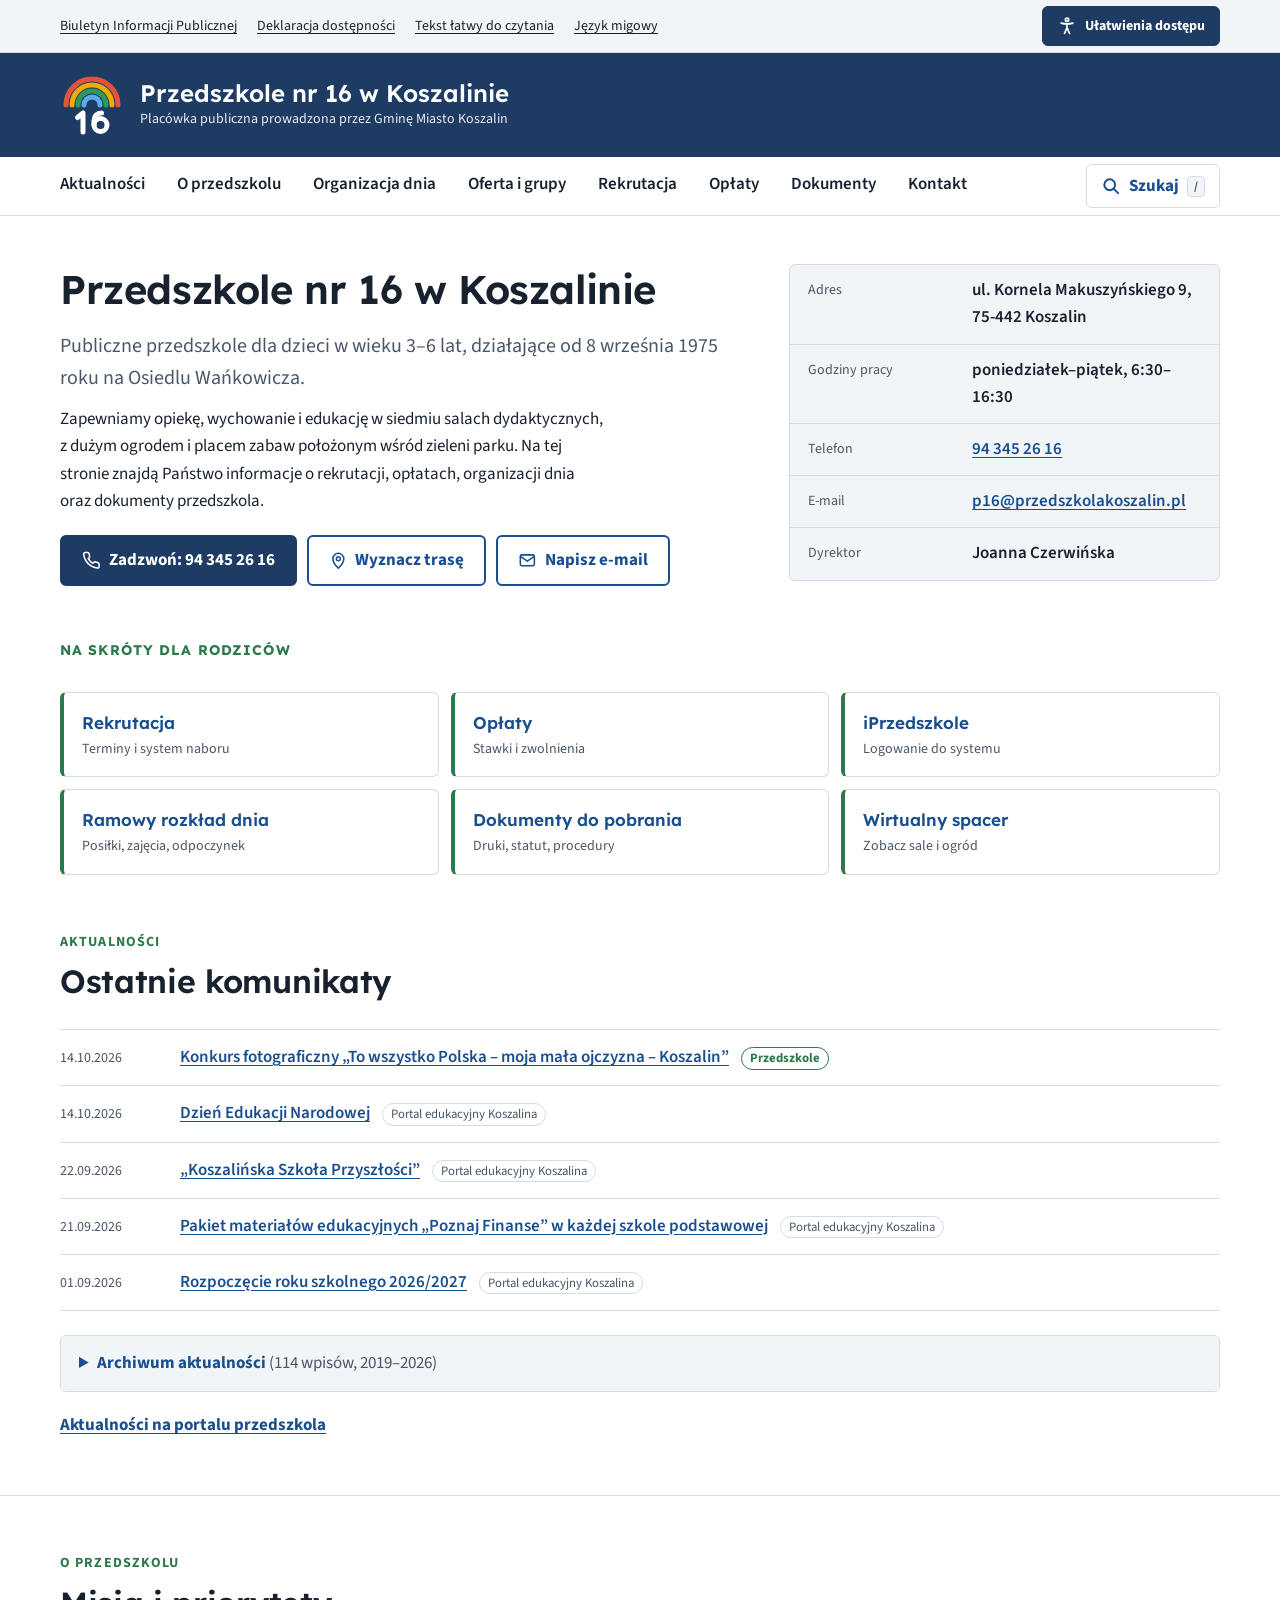
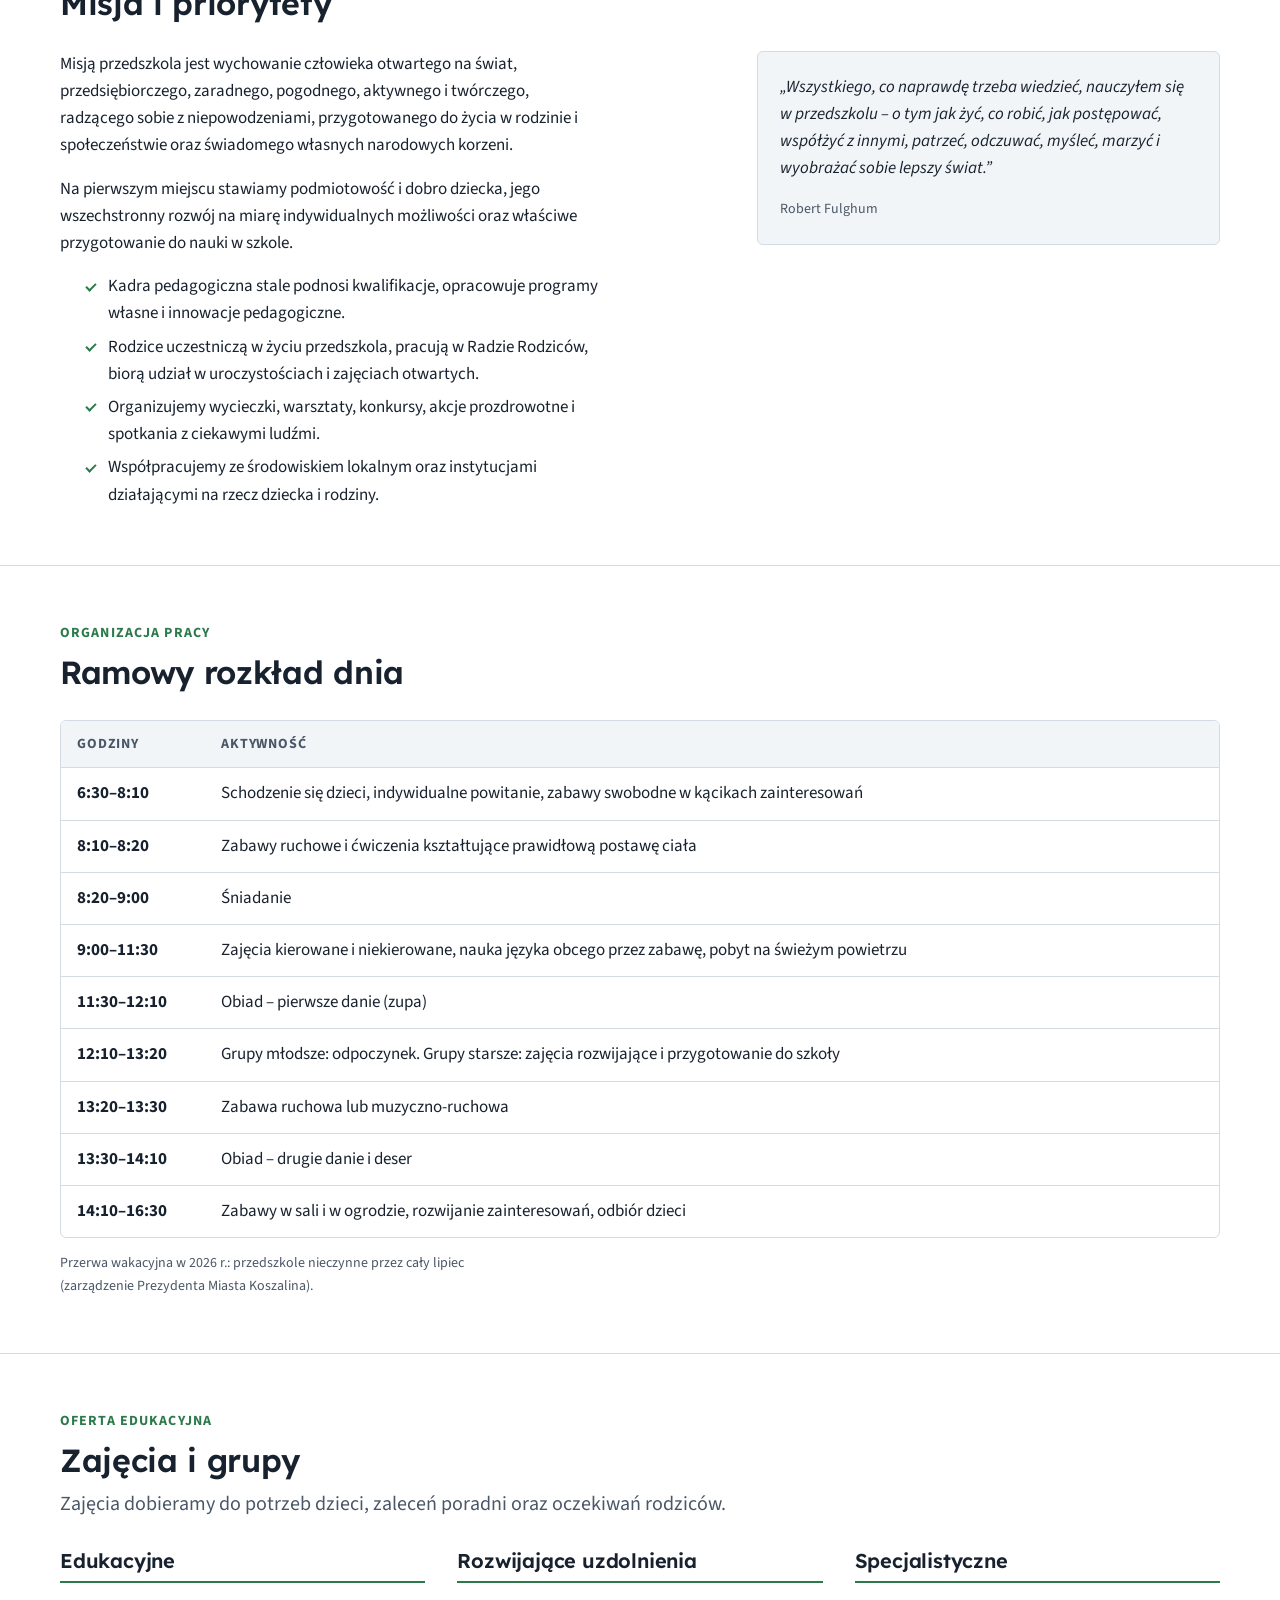
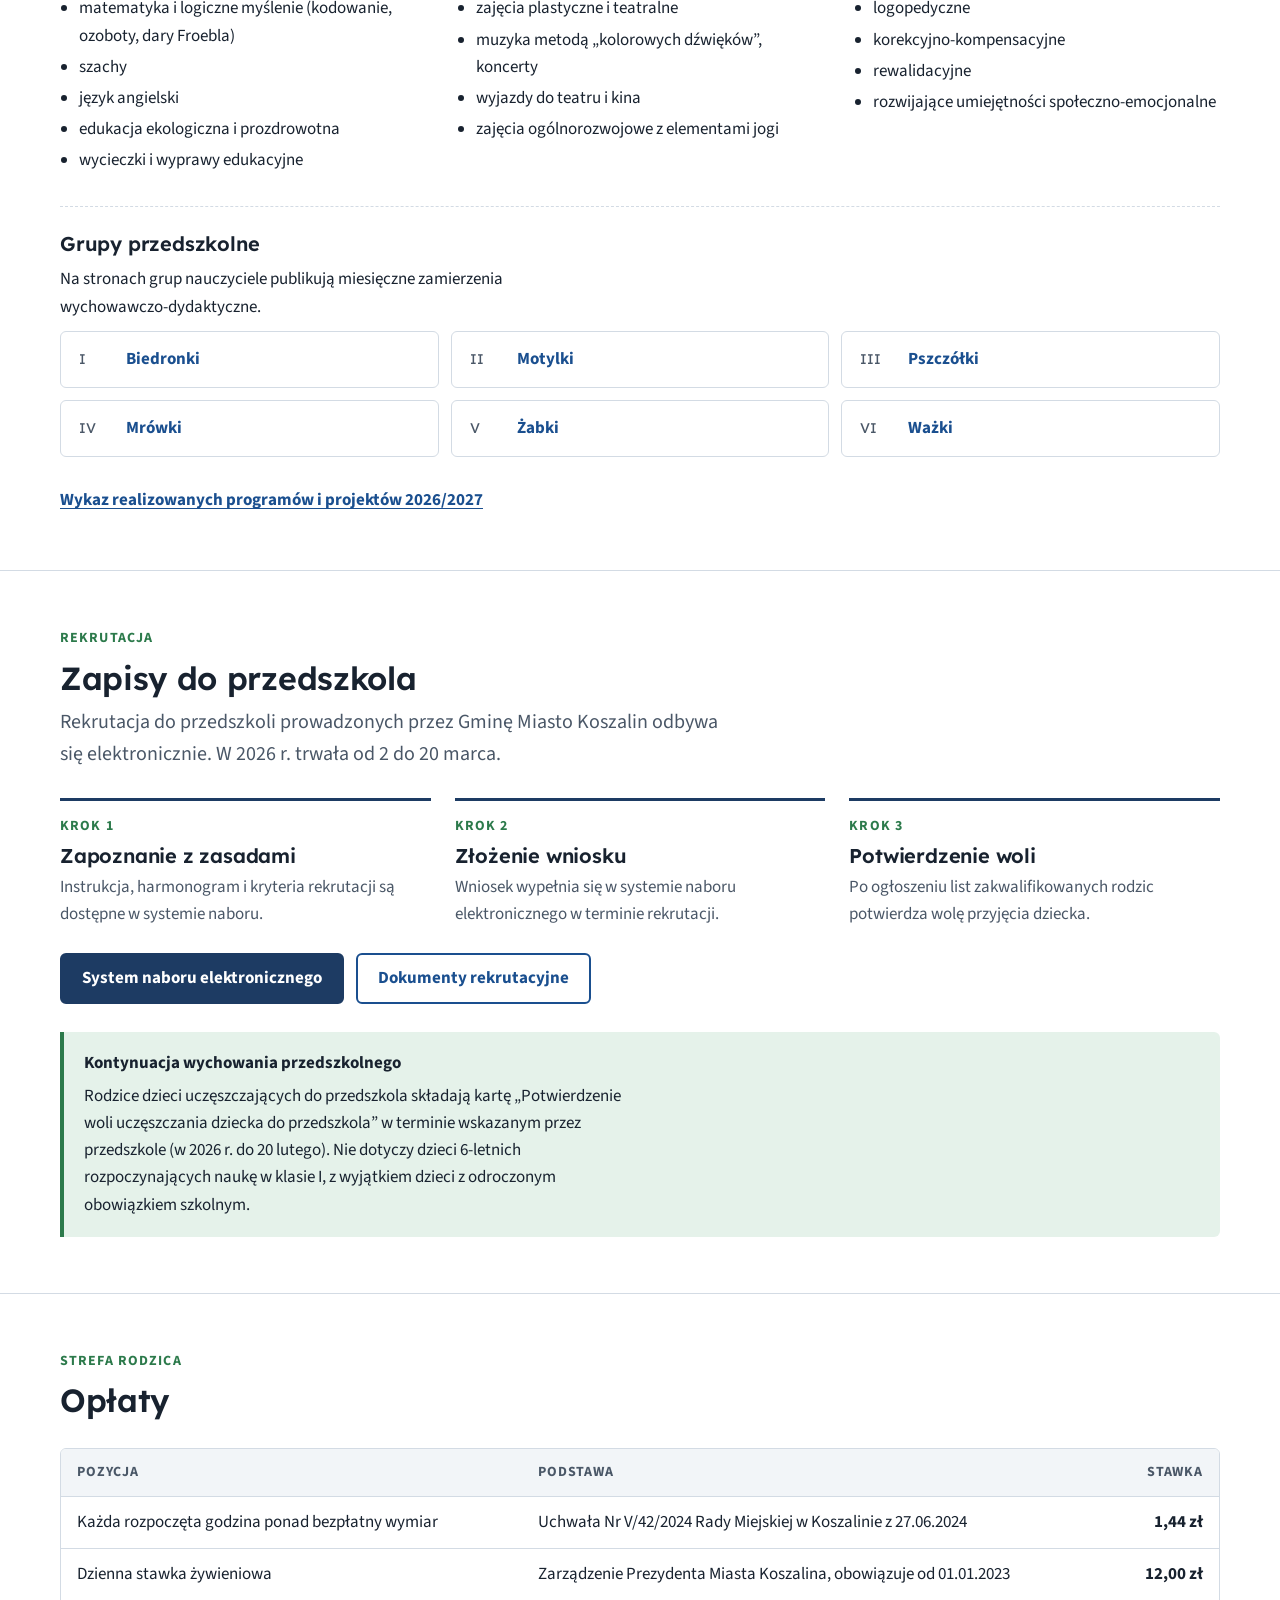
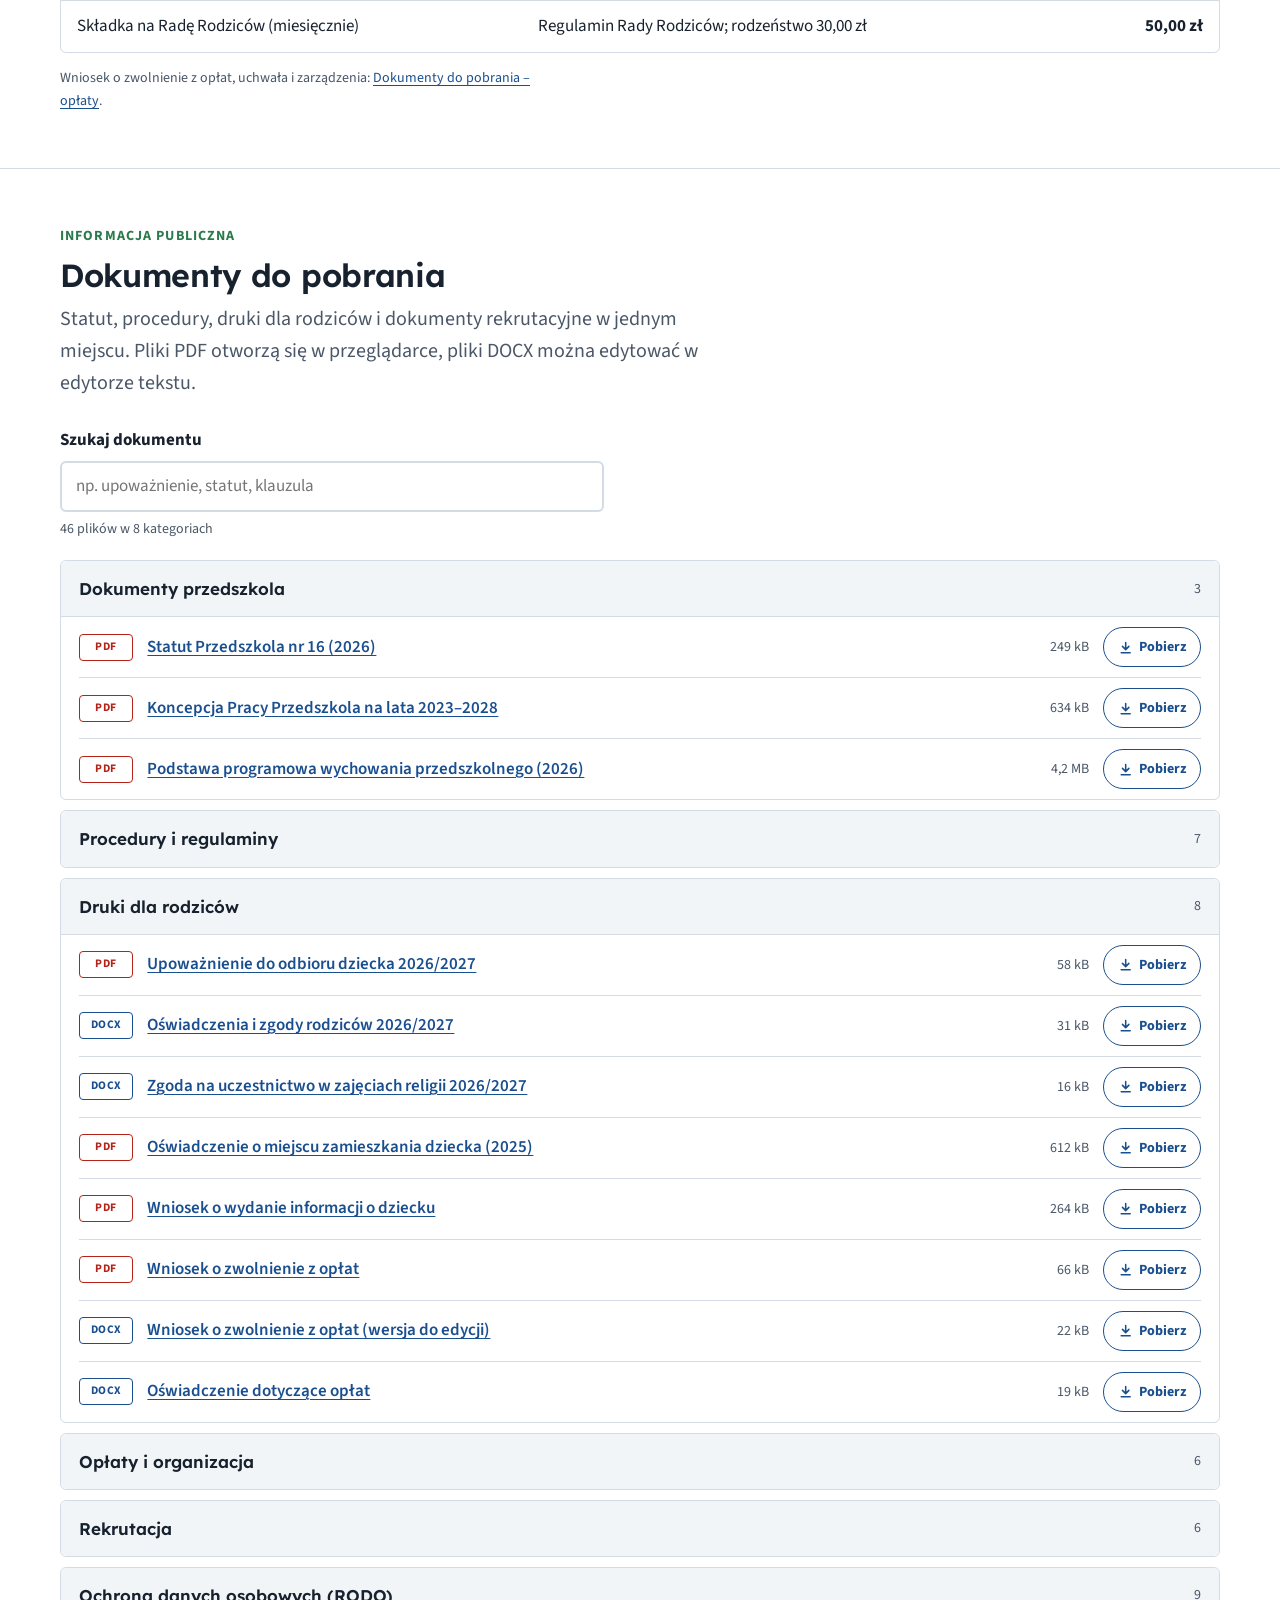
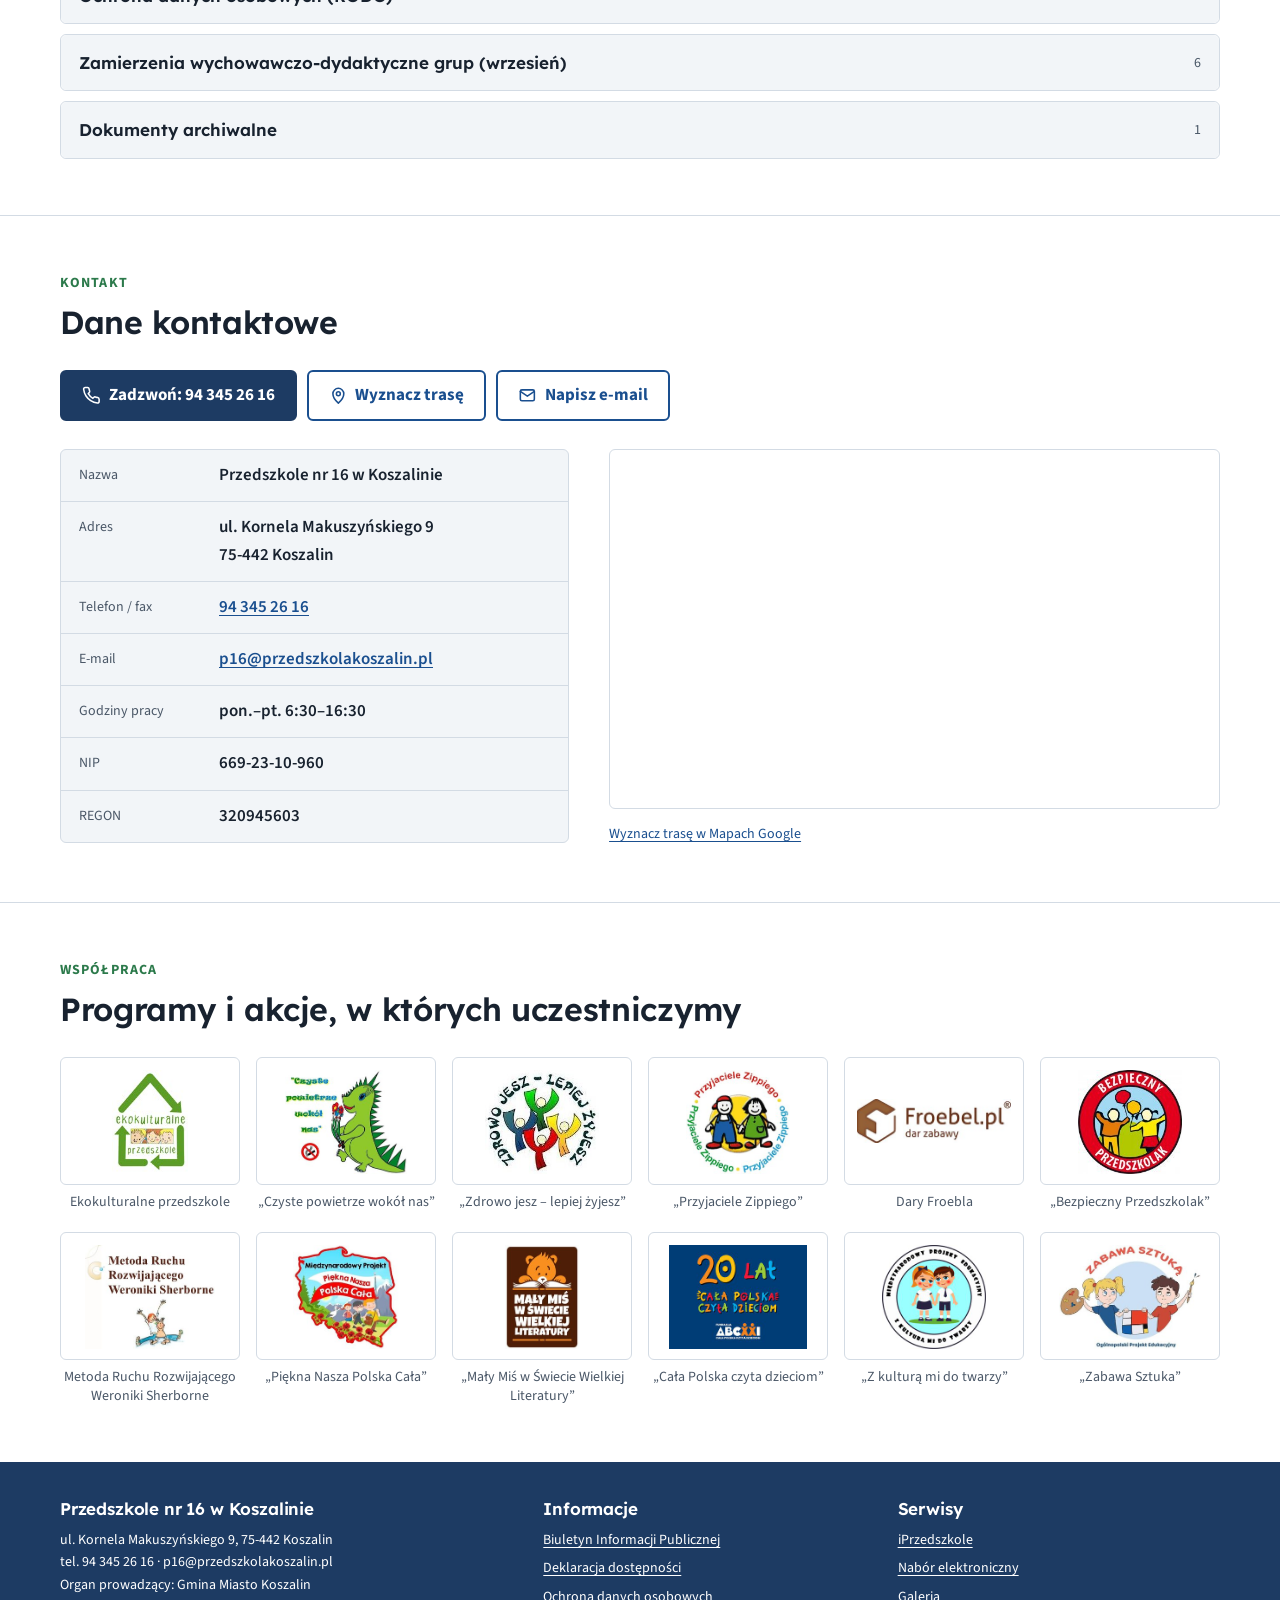
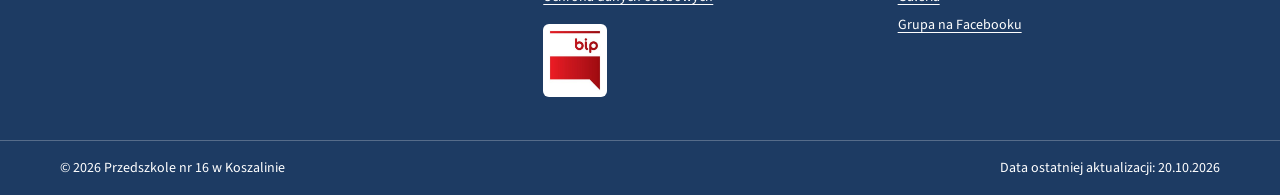
==== commit 618affde: "Add accessibility features, easy-to-read and sign language pages, accessibility statement - Accessib" ====
--- a/index.html
+++ b/index.html
@@ -8,380 +8,9 @@
 <link rel="icon" type="image/svg+xml" href="img/logo.svg">
 <link rel="preconnect" href="https://fonts.googleapis.com">
 <link rel="preconnect" href="https://fonts.gstatic.com" crossorigin>
-<link href="https://fonts.googleapis.com/css2?family=Lexend:wght@500;600;700&family=Source+Sans+3:wght@400;600;700&display=swap&subset=latin-ext" rel="stylesheet">
-<style>
-/* Layout: urzędowy układ jednokolumnowy — pasek dostępności, nagłówek instytucji, menu,
-   treść w sekcjach z czytelnymi nagłówkami i tabelami; akcent zieleni parku tylko w detalach. */
-:root {
-  --bg: #ffffff;
-  --surface: #f2f5f8;
-  --ink: #18222f;
-  --muted: #4a5767;
-  --line: #d3dbe4;
-  --logo-bg: #ffffff;
-  --brand: #1d3b63;
-  --brand-ink: #ffffff;
-  --link: #1a4f8f;
-  --accent: #2c7a4b;
-  --accent-soft: #e5f2ea;
-  --focus: #ffbf47;
-  --focus-ink: #18222f;
-
-  --f-display: "Lexend", "Segoe UI", system-ui, sans-serif;
-  --f-body: "Source Sans 3", "Segoe UI", system-ui, -apple-system, sans-serif;
-
-  --s-1: 0.875rem; --s0: 1.0625rem; --s1: 1.25rem; --s2: 1.5rem; --s3: 2rem; --s4: 2.5rem;
-  --r: 6px;
-  --max: 1160px;
-  --text: 68ch;
-}
-@media (prefers-color-scheme: dark) {
-  :root:not([data-theme="light"]) {
-    --bg: #10161e; --surface: #18212c; --ink: #e8edf3; --muted: #aab6c4; --line: #2c3a4a;
-    --brand: #19324f; --brand-ink: #ffffff; --link: #8fbfff; --accent: #6cc794; --accent-soft: #1b3326;
-    --focus: #ffbf47; --focus-ink: #10161e; color-scheme: dark;
-  }
-}
-:root[data-theme="dark"] {
-  --bg: #10161e; --surface: #18212c; --ink: #e8edf3; --muted: #aab6c4; --line: #2c3a4a;
-  --brand: #19324f; --brand-ink: #ffffff; --link: #8fbfff; --accent: #6cc794; --accent-soft: #1b3326;
-  --focus: #ffbf47; --focus-ink: #10161e; color-scheme: dark;
-}
-/* Wysoki kontrast (przełącznik w pasku dostępności) */
-:root[data-contrast="high"] {
-  --bg: #000000; --surface: #000000; --ink: #ffff00; --muted: #ffff00; --line: #ffff00;
-  --brand: #000000; --brand-ink: #ffff00; --link: #ffff00; --accent: #ffff00; --accent-soft: #000000;
-  --focus: #ffffff; --focus-ink: #000000; color-scheme: dark;
-}
-:root[data-fs="1"] { font-size: 112.5%; }
-:root[data-fs="2"] { font-size: 125%; }
-
-*, *::before, *::after { box-sizing: border-box; }
-[hidden] { display: none !important; }
-html { background: var(--bg); }
-body {
-  margin: 0; background: var(--bg); color: var(--ink);
-  font-family: var(--f-body); font-size: var(--s0); line-height: 1.6;
-  overflow-x: hidden;
-}
-h1, h2, h3 { font-family: var(--f-display); font-weight: 600; line-height: 1.25; margin: 0; text-wrap: balance; letter-spacing: -0.01em; }
-h2 { font-size: var(--s3); }
-h3 { font-size: var(--s1); }
-p { margin: 0; max-width: var(--text); }
-a { color: var(--link); text-underline-offset: 0.18em; }
-a:hover { text-decoration-thickness: 2px; }
-:focus-visible { outline: 3px solid var(--focus); outline-offset: 2px; box-shadow: 0 0 0 6px var(--focus-ink); }
-img, iframe { max-width: 100%; }
-
-.wrap {
-  max-width: calc(var(--max) + 2 * 24px); margin-inline: auto;
-  padding-left: max(16px, env(safe-area-inset-left, 0px));
-  padding-right: max(16px, env(safe-area-inset-right, 0px));
-}
-@media (min-width: 720px) { .wrap { padding-left: max(24px, env(safe-area-inset-left, 0px)); padding-right: max(24px, env(safe-area-inset-right, 0px)); } }
-
-.skip { position: absolute; left: 16px; top: -100px; z-index: 20; background: var(--focus); color: var(--focus-ink); padding: 10px 16px; font-weight: 700; border-radius: var(--r); }
-.skip:focus { top: calc(env(safe-area-inset-top, 0px) + 8px); }
-
-/* Pasek dostępności */
-.util { background: var(--surface); border-bottom: 1px solid var(--line); font-size: var(--s-1); }
-.util .wrap { display: flex; flex-wrap: wrap; align-items: center; justify-content: space-between; gap: 8px 24px; padding-block: 6px; }
-.util ul { list-style: none; margin: 0; padding: 0; display: flex; flex-wrap: wrap; gap: 4px 20px; }
-.util a { color: var(--ink); display: inline-flex; align-items: center; min-height: 36px; }
-.a11y { display: flex; flex-wrap: wrap; align-items: center; gap: 6px; }
-.a11y span { color: var(--muted); margin-right: 4px; }
-.a11y button {
-  font: inherit; font-weight: 700; min-width: 40px; min-height: 36px; padding: 2px 10px; cursor: pointer;
-  border: 1px solid var(--line); background: var(--bg); color: var(--ink); border-radius: var(--r);
-}
-.a11y button[aria-pressed="true"] { background: var(--brand); color: var(--brand-ink); border-color: var(--brand); }
-:root[data-contrast="high"] .a11y button[aria-pressed="true"] { outline: 2px solid var(--ink); }
-.a11y .fs1 { font-size: 1.05em; } .a11y .fs2 { font-size: 1.2em; }
-
-/* Nagłówek instytucji */
-.masthead { background: var(--brand); color: var(--brand-ink); }
-html { scroll-padding-top: calc(var(--sticky-h, 0px) + env(safe-area-inset-top, 0px) + 12px); }
-body::before { content: ""; position: fixed; inset: 0 0 auto; height: env(safe-area-inset-top, 0px); z-index: 40; background: var(--brand); }
-.masthead .wrap { display: flex; align-items: center; justify-content: space-between; gap: 16px; padding-block: 20px; }
-.inst { display: flex; align-items: center; gap: 16px; color: inherit; text-decoration: none; min-width: 0; }
-.inst-mark {
-  flex: none; width: 64px; height: 64px; display: block;
-}
-.inst-name { display: flex; flex-direction: column; min-width: 0; }
-.inst-name strong { font-family: var(--f-display); font-weight: 600; font-size: var(--s2); line-height: 1.15; }
-.inst-name small { font-size: var(--s-1); opacity: .9; }
-.menu-btn {
-  display: none; font: inherit; font-weight: 700; color: var(--brand-ink); background: transparent;
-  border: 2px solid currentColor; border-radius: var(--r); padding: 8px 14px; cursor: pointer; min-height: 44px;
-}
-
-.sr-only { position: absolute; width: 1px; height: 1px; overflow: hidden; clip: rect(0 0 0 0); white-space: nowrap; }
-/* Wyszukiwarka: przyciski */
-.mast-actions { display: flex; align-items: center; gap: 8px; flex: none; }
-.search-btn { display: inline-flex; align-items: center; gap: 8px; font: inherit; font-weight: 700; cursor: pointer; min-height: 44px; border-radius: var(--r); }
-.search-btn svg { width: 20px; height: 20px; flex: none; }
-.search-btn-mast { display: none; color: var(--brand-ink); background: transparent; border: 2px solid currentColor; padding: 8px 12px; }
-nav.main li.nav-search { margin-left: auto; display: flex; align-items: center; }
-.search-btn-nav { color: var(--link); background: transparent; border: 1.5px solid var(--line); padding: 6px 14px; }
-.search-btn-nav:hover { border-color: var(--link); }
-.search-btn-nav kbd { font: inherit; font-size: 0.75rem; color: var(--muted); border: 1px solid var(--line); border-radius: 4px; padding: 0 6px; }
-
-/* Wyszukiwarka: okno */
-.search-dlg {
-  width: min(720px, calc(100% - 32px)); max-height: min(80vh, 760px); margin: 8vh auto auto; padding: 0;
-  border: 1px solid var(--line); border-radius: 12px; background: var(--bg); color: var(--ink);
-  box-shadow: 0 24px 60px rgba(16, 24, 40, .35); overflow: hidden;
-}
-.search-dlg[open] { display: flex; flex-direction: column; }
-.search-dlg::backdrop { background: rgba(10, 18, 30, .55); }
-.search-head { display: flex; align-items: center; gap: 10px; padding: 14px 16px; border-bottom: 1px solid var(--line); }
-.search-field { position: relative; flex: 1; min-width: 0; }
-.search-field svg { position: absolute; left: 12px; top: 50%; width: 20px; height: 20px; transform: translateY(-50%); color: var(--muted); pointer-events: none; }
-.search-field input {
-  width: 100%; font: inherit; font-size: var(--s1); color: var(--ink); background: var(--surface);
-  border: 2px solid var(--line); border-radius: var(--r); padding: 10px 12px 10px 42px; min-height: 48px;
-}
-.search-field input:focus { border-color: var(--link); outline: none; box-shadow: 0 0 0 3px var(--focus); }
-.search-close { font: inherit; font-weight: 700; color: var(--link); background: transparent; border: 0; padding: 10px 8px; min-height: 44px; cursor: pointer; }
-.search-body { overflow-y: auto; padding: 8px 16px 18px; overscroll-behavior: contain; }
-.search-status { color: var(--muted); font-size: var(--s-1); margin: 8px 0; max-width: none; }
-.search-suggest { display: flex; flex-wrap: wrap; gap: 8px; margin: 4px 0 8px; }
-.search-suggest button { font: inherit; font-size: var(--s-1); font-weight: 600; color: var(--link); background: var(--surface); border: 1px solid var(--line); border-radius: 999px; padding: 6px 14px; min-height: 36px; cursor: pointer; }
-.search-suggest button:hover { border-color: var(--link); }
-.search-results { list-style: none; margin: 0; padding: 0; display: grid; gap: 6px; }
-.search-results button {
-  width: 100%; text-align: left; font: inherit; color: var(--ink); background: var(--bg); cursor: pointer;
-  border: 1px solid var(--line); border-radius: var(--r); padding: 10px 14px; display: grid; gap: 2px;
-}
-.search-results button:hover, .search-results button:focus-visible { border-color: var(--link); background: var(--surface); }
-.sr-crumb { font-size: 0.8rem; font-weight: 700; color: var(--accent); text-transform: uppercase; letter-spacing: .05em; }
-.sr-main { font-weight: 600; color: var(--link); }
-.sr-snip { font-size: var(--s-1); color: var(--muted); }
-.search-results mark { background: var(--focus); color: var(--focus-ink); border-radius: 2px; padding: 0 1px; }
-.search-hit { outline: 3px solid var(--focus) !important; outline-offset: 4px; border-radius: 4px; transition: outline-color .4s; }
-:root[data-contrast="high"] .search-dlg { border: 2px solid var(--ink); }
-
-nav.main { border-bottom: 1px solid var(--line); background: var(--bg); position: sticky; top: env(safe-area-inset-top, 0px); z-index: 30; }
-nav.main.stuck { box-shadow: 0 6px 16px rgba(16, 24, 40, .08); }
-nav.main ul { list-style: none; margin: 0; padding: 0; display: flex; flex-wrap: wrap; }
-nav.main a {
-  display: block; padding: 14px 16px; color: var(--ink); text-decoration: none; font-weight: 600;
-  border-bottom: 3px solid transparent;
-}
-nav.main li:first-child a { padding-left: 0; }
-nav.main a:hover { border-bottom-color: var(--accent); }
-
-/* Treść */
-main section { padding-block: 56px; border-bottom: 1px solid var(--line); }
-main section:last-of-type { border-bottom: 0; }
-.sec-head { display: grid; gap: 8px; margin-bottom: 28px; }
-.kicker { font-size: var(--s-1); font-weight: 700; text-transform: uppercase; letter-spacing: .08em; color: var(--accent); }
-.lede { color: var(--muted); font-size: var(--s1); }
-
-.intro { display: grid; grid-template-columns: minmax(0, 1.6fr) minmax(0, 1fr); gap: 40px; align-items: start; padding-block: 48px 56px; }
-.intro h1 { font-size: var(--s4); margin-bottom: 16px; }
-.intro p + p { margin-top: 12px; }
-.facts { margin: 0; border: 1px solid var(--line); border-radius: var(--r); background: var(--surface); }
-.facts div { display: grid; grid-template-columns: 9.5rem minmax(0, 1fr); gap: 12px; padding: 12px 18px; border-top: 1px solid var(--line); }
-.facts div:first-child { border-top: 0; }
-.facts dt { color: var(--muted); font-size: var(--s-1); padding-top: 2px; }
-.facts dd { margin: 0; font-weight: 600; overflow-wrap: anywhere; }
-
-.quick { list-style: none; margin: 32px 0 0; padding: 0; display: grid; grid-template-columns: repeat(3, minmax(0, 1fr)); gap: 12px; }
-.quick a {
-  display: grid; gap: 2px; padding: 16px 18px; height: 100%;
-  border: 1px solid var(--line); border-left: 4px solid var(--accent); border-radius: var(--r);
-  text-decoration: none; color: var(--ink); background: var(--bg);
-}
-.quick a:hover { background: var(--accent-soft); }
-.quick strong { font-family: var(--f-display); font-weight: 600; color: var(--link); }
-.quick span { color: var(--muted); font-size: var(--s-1); }
-
-/* Aktualności */
-.news { list-style: none; margin: 0; padding: 0; display: grid; }
-.news li { display: grid; grid-template-columns: 6.5rem minmax(0, 1fr); gap: 16px; padding: 14px 0; border-top: 1px solid var(--line); }
-.news li:last-child { border-bottom: 1px solid var(--line); }
-.news li > div { display: flex; flex-wrap: wrap; align-items: baseline; gap: 4px 12px; min-width: 0; }
-.news time { font-variant-numeric: tabular-nums; color: var(--muted); font-size: var(--s-1); padding-top: 3px; }
-.news a { font-weight: 600; max-width: var(--text); }
-.src { font-size: 0.8rem; color: var(--muted); border: 1px solid var(--line); border-radius: 999px; padding: 0 8px; white-space: nowrap; }
-.src.own { color: var(--accent); border-color: currentColor; font-weight: 700; }
-.archive { margin-top: 24px; border: 1px solid var(--line); border-radius: var(--r); }
-.archive summary { cursor: pointer; padding: 14px 18px; font-weight: 700; color: var(--link); background: var(--surface); border-radius: var(--r); }
-.archive summary span { font-weight: 400; color: var(--muted); }
-.archive[open] summary { border-bottom: 1px solid var(--line); border-radius: var(--r) var(--r) 0 0; }
-.archive h3 { padding: 20px 18px 8px; font-size: var(--s1); }
-.archive .news { padding: 0 18px; }
-.archive .news li:last-child { border-bottom: 0; }
-.more { display: inline-block; margin-top: 20px; font-weight: 700; }
-
-/* O przedszkolu */
-.cols { display: grid; grid-template-columns: minmax(0, 1.4fr) minmax(0, 1fr); gap: 48px; }
-.prose { display: grid; gap: 14px; }
-.ticks { list-style: none; margin: 4px 0 0; padding: 0; display: grid; gap: 8px; }
-.ticks li { position: relative; padding-left: 26px; max-width: var(--text); }
-.ticks li::before { content: ""; position: absolute; left: 4px; top: .55em; width: 10px; height: 6px; border-left: 2px solid var(--accent); border-bottom: 2px solid var(--accent); transform: rotate(-45deg); }
-aside.panel { border: 1px solid var(--line); border-radius: var(--r); padding: 22px; background: var(--surface); display: grid; gap: 12px; align-self: start; }
-aside.panel blockquote { margin: 0; font-style: italic; }
-aside.panel cite { font-style: normal; color: var(--muted); font-size: var(--s-1); }
-
-/* Tabele */
-.table-scroll { overflow-x: auto; border: 1px solid var(--line); border-radius: var(--r); }
-table { width: 100%; border-collapse: collapse; font-variant-numeric: tabular-nums; }
-caption { text-align: left; padding: 12px 16px; font-weight: 700; background: var(--surface); border-bottom: 1px solid var(--line); }
-th, td { text-align: left; vertical-align: top; padding: 12px 16px; border-top: 1px solid var(--line); }
-thead th { border-top: 0; font-size: var(--s-1); text-transform: uppercase; letter-spacing: .06em; color: var(--muted); background: var(--surface); }
-tbody th { white-space: nowrap; font-weight: 700; width: 9rem; }
-td.num { text-align: right; white-space: nowrap; font-weight: 700; }
-.note { margin-top: 14px; color: var(--muted); font-size: var(--s-1); }
-
-/* Oferta */
-.offer { display: grid; grid-template-columns: repeat(3, minmax(0, 1fr)); gap: 32px; }
-.offer h3 { padding-bottom: 8px; border-bottom: 2px solid var(--accent); margin-bottom: 12px; }
-.offer ul { margin: 0; padding-left: 1.1em; display: grid; gap: 4px; }
-.programs { margin-top: 32px; padding-top: 24px; border-top: 1px dashed var(--line); display: grid; gap: 10px; }
-
-.groups { list-style: none; margin: 0; padding: 0; display: grid; grid-template-columns: repeat(3, minmax(0, 1fr)); gap: 12px; }
-.groups a { display: flex; align-items: baseline; gap: 12px; padding: 14px 18px; border: 1px solid var(--line); border-radius: var(--r); text-decoration: none; color: var(--ink); }
-.groups a:hover { border-color: var(--link); }
-.groups span { font-family: var(--f-display); color: var(--muted); font-size: var(--s-1); min-width: 2.2rem; }
-.groups strong { color: var(--link); }
-
-/* Rekrutacja */
-.steps { list-style: none; margin: 0; padding: 0; counter-reset: st; display: grid; grid-template-columns: repeat(3, minmax(0, 1fr)); gap: 24px; }
-.steps li { counter-increment: st; display: grid; gap: 6px; padding-top: 14px; border-top: 3px solid var(--brand); }
-:root[data-contrast="high"] .steps li { border-top-color: var(--ink); }
-.steps li::before { content: "Krok " counter(st); font-size: var(--s-1); font-weight: 700; text-transform: uppercase; letter-spacing: .08em; color: var(--accent); }
-.steps p { color: var(--muted); }
-.callout { margin-top: 28px; padding: 18px 20px; border-left: 4px solid var(--accent); background: var(--accent-soft); border-radius: 0 var(--r) var(--r) 0; display: grid; gap: 6px; }
-:root[data-contrast="high"] .callout { border: 2px solid var(--ink); }
-.actions { display: flex; flex-wrap: wrap; gap: 12px; margin-top: 24px; }
-.btn {
-  display: inline-flex; align-items: center; min-height: 44px; padding: 10px 20px; border-radius: var(--r);
-  font-weight: 700; text-decoration: none; background: var(--brand); color: var(--brand-ink); border: 2px solid var(--brand);
-}
-.btn:hover { text-decoration: underline; }
-.btn.secondary { background: transparent; color: var(--link); border-color: currentColor; }
-:root[data-contrast="high"] .btn { border-color: var(--ink); }
-
-/* Dokumenty do pobrania */
-.doc-search { display: grid; gap: 6px; max-width: 34rem; margin-bottom: 20px; }
-.doc-search label { font-weight: 700; }
-.doc-search input { font: inherit; color: var(--ink); background: var(--bg); border: 2px solid var(--line); border-radius: var(--r); padding: 10px 14px; min-height: 44px; width: 100%; }
-.doc-search input:focus { border-color: var(--link); }
-.doc-count { color: var(--muted); font-size: var(--s-1); }
-.doc-groups { display: grid; gap: 10px; }
-.doc-group { border: 1px solid var(--line); border-radius: var(--r); }
-.doc-group summary { cursor: pointer; display: flex; justify-content: space-between; align-items: center; gap: 12px; padding: 14px 18px; font-family: var(--f-display); font-weight: 600; background: var(--surface); border-radius: var(--r); }
-.doc-group[open] summary { border-bottom: 1px solid var(--line); border-radius: var(--r) var(--r) 0 0; }
-.doc-group .n { font-family: var(--f-body); font-size: var(--s-1); color: var(--muted); font-weight: 400; }
-.files { list-style: none; margin: 0; padding: 0 18px; }
-.files li { display: grid; grid-template-columns: 3.4rem minmax(0, 1fr) auto auto; gap: 14px; align-items: center; padding: 10px 0; border-top: 1px solid var(--line); }
-.files li:first-child { border-top: 0; }
-.files .ft { font-weight: 600; padding-block: 4px; }
-.dl { display: inline-flex; align-items: center; min-height: 40px; padding: 4px 14px; border: 1.5px solid var(--link); border-radius: 999px; color: var(--link); font-weight: 700; font-size: var(--s-1); text-decoration: none; white-space: nowrap; }
-.dl-ico { width: 1.1em; height: 1.1em; margin-right: 6px; flex: none; }
-.dl:hover { background: var(--accent-soft); }
-.fmt { font-size: 0.72rem; font-weight: 700; letter-spacing: .05em; text-align: center; padding: 3px 0; border-radius: 4px; border: 1.5px solid currentColor; }
-.fmt-pdf { color: #b42318; } .fmt-docx { color: var(--link); }
-:root[data-contrast="high"] .fmt { color: var(--ink); }
-@media (prefers-color-scheme: dark) { :root:not([data-theme="light"]):not([data-contrast="high"]) .fmt-pdf { color: #ff8a80; } }
-:root[data-theme="dark"]:not([data-contrast="high"]) .fmt-pdf { color: #ff8a80; }
-.sz { color: var(--muted); font-size: var(--s-1); white-space: nowrap; font-variant-numeric: tabular-nums; }
-.doc-empty { margin-top: 16px; }
-
-/* Kontakt */
-.contact { display: grid; grid-template-columns: minmax(0, 1fr) minmax(0, 1.2fr); gap: 40px; align-items: start; }
-.contact .facts div { grid-template-columns: 8rem minmax(0, 1fr); }
-.map-frame { width: 100%; height: 360px; border: 1px solid var(--line); border-radius: var(--r); display: block; }
-.map-card { border: 1px solid var(--line); border-radius: var(--r); background: var(--surface); padding: 24px; display: grid; gap: 10px; }
-
-/* Programy i akcje — logotypy mają białe tło, więc pole logo jest białe w każdym motywie */
-.partners { list-style: none; margin: 0; padding: 0; display: grid; grid-template-columns: repeat(auto-fill, minmax(160px, 1fr)); gap: 20px 16px; }
-.partners figure { margin: 0; display: grid; gap: 8px; align-content: start; }
-.logo-box { display: grid; place-items: center; height: 128px; padding: 12px; background: var(--logo-bg); border: 1px solid var(--line); border-radius: var(--r); }
-.logo-box { overflow: hidden; }
-.logo-box img { display: block; max-height: 104px; max-width: 100%; width: auto; height: auto; object-fit: contain; }
-.partners figcaption { font-size: var(--s-1); color: var(--muted); line-height: 1.35; text-align: center; }
-.bip-badge { display: inline-block; margin-top: 16px; background: var(--logo-bg); padding: 6px; border-radius: var(--r); }
-.bip-badge img { display: block; width: 52px; height: auto; }
-
-
-/* Szybkie akcje */
-.quick-actions { display: flex; flex-wrap: wrap; gap: 10px; margin-top: 20px; }
-.quick-actions .btn { gap: 8px; }
-.ico { width: 1.1em; height: 1.1em; flex: none; }
-/* Przycisk powrotu na górę */
-.to-top {
-  position: fixed; z-index: 35; right: calc(16px + env(safe-area-inset-right, 0px)); bottom: calc(16px + env(safe-area-inset-bottom, 0px));
-  width: 48px; height: 48px; border-radius: 50%; display: grid; place-items: center;
-  background: var(--brand); color: var(--brand-ink); border: 2px solid var(--brand-ink); box-shadow: 0 4px 14px rgba(16, 24, 40, .25); text-decoration: none;
-}
-.to-top svg { width: 20px; height: 20px; }
-@media (pointer: coarse) {
-  .news a, footer li a { display: inline-block; padding-block: 6px; }
-}
-/* Stopka */
-footer { background: var(--brand); color: var(--brand-ink); font-size: var(--s-1); }
-footer a { color: var(--brand-ink); }
-footer .wrap { padding-block: 36px; display: grid; grid-template-columns: minmax(0, 1.4fr) repeat(2, minmax(0, 1fr)); gap: 32px; }
-footer h2 { font-size: var(--s0); margin-bottom: 10px; }
-footer ul { list-style: none; margin: 0; padding: 0; display: grid; gap: 6px; }
-footer p { max-width: none; }
-.legal { border-top: 1px solid rgba(255,255,255,.25); }
-:root[data-contrast="high"] .legal { border-top-color: var(--ink); }
-.legal .wrap { display: flex; flex-wrap: wrap; justify-content: space-between; gap: 8px 24px; padding-block: 16px; }
-
-@media (max-width: 960px) {
-  .intro, .cols, .contact { grid-template-columns: minmax(0, 1fr); }
-  .offer, .steps { grid-template-columns: minmax(0, 1fr); gap: 24px; }
-  .quick, .groups { grid-template-columns: repeat(2, minmax(0, 1fr)); }
-  .news, .docs { grid-template-columns: minmax(0, 1fr); }
-  footer .wrap { grid-template-columns: minmax(0, 1fr) minmax(0, 1fr); }
-  footer .wrap > div:first-child { grid-column: 1 / -1; }
-}
-@media (max-width: 720px) {
-  .menu-btn { display: inline-block; }
-  .search-btn-mast { display: inline-flex; }
-  .search-btn-mast span { position: absolute; width: 1px; height: 1px; overflow: hidden; clip: rect(0 0 0 0); white-space: nowrap; }
-  .search-dlg { width: 100%; max-width: none; height: 100%; max-height: none; margin: 0; border: 0; border-radius: 0; padding-top: env(safe-area-inset-top, 0px); padding-bottom: env(safe-area-inset-bottom, 0px); }
-  .masthead { position: sticky; top: env(safe-area-inset-top, 0px); z-index: 30; }
-  .masthead .wrap { padding-block: 10px; }
-  .inst-name small { display: none; }
-  nav.main { display: none; position: fixed; left: 0; right: 0; top: calc(var(--sticky-h, 72px) + env(safe-area-inset-top, 0px)); max-height: calc(100vh - var(--sticky-h, 72px) - env(safe-area-inset-top, 0px)); overflow-y: auto; box-shadow: 0 12px 24px rgba(16, 24, 40, .18); }
-  nav.main.open { display: block; }
-  nav.main ul { flex-direction: column; padding-block: 4px; }
-  .util ul { gap: 0 16px; }
-  .util a { min-height: 40px; }
-  .quick-actions .btn { flex: 1 1 auto; justify-content: center; }
-  .fees thead { display: none; }
-  .fees, .fees tbody, .fees tr, .fees td { display: block; }
-  .fees tr { display: grid; grid-template-columns: minmax(0, 1fr) auto; gap: 4px 12px; padding: 14px 16px; border-top: 1px solid var(--line); }
-  .fees tbody tr:first-child { border-top: 0; }
-  .fees td { padding: 0; border: 0; }
-  .fees td:first-child { font-weight: 700; }
-  .fees td:nth-child(2) { grid-column: 1 / -1; grid-row: 2; color: var(--muted); font-size: var(--s-1); }
-  .fees td.num { grid-column: 2; grid-row: 1; font-size: var(--s1); }
-  .files li { grid-template-columns: 3.4rem minmax(0, 1fr) auto; row-gap: 4px; }
-  .files .ft { grid-column: 2 / -1; }
-  .files .sz { grid-column: 2; }
-  .files .dl { grid-column: 3; }
-  nav.main li a, nav.main li:first-child a { padding: 12px 0; border-bottom: 1px solid var(--line); }
-  nav.main li:last-child a { border-bottom: 0; }
-  .inst-mark { width: 52px; height: 52px; }
-  .inst-name strong { font-size: var(--s1); }
-  .intro h1 { font-size: var(--s3); }
-  h2 { font-size: var(--s2); }
-  main section { padding-block: 40px; }
-  .quick, .groups { grid-template-columns: minmax(0, 1fr); }
-  .facts div, .contact .facts div { grid-template-columns: minmax(0, 1fr); gap: 0; }
-  .news li { grid-template-columns: minmax(0, 1fr); gap: 2px; }
-  footer .wrap { grid-template-columns: minmax(0, 1fr); }
-  .map-frame { height: 280px; }
-}
-@media (prefers-reduced-motion: reduce) { html { scroll-behavior: auto; } }
-@media (prefers-reduced-motion: no-preference) { html { scroll-behavior: smooth; } }
-</style>
+<link href="https://fonts.googleapis.com/css2?family=Atkinson+Hyperlegible+Next:wght@400;700&family=Lexend:wght@500;600;700&family=Source+Sans+3:wght@400;600;700&display=swap" rel="stylesheet">
+<script src="assets/prefs.js"></script>
+<link rel="stylesheet" href="assets/style.css">
 </head>
 <body>
 
@@ -389,18 +18,40 @@
 
 <div class="util" id="top">
   <div class="wrap">
+    <nav class="util-links" aria-label="Informacje i dostępność">
     <ul>
       <li><a href="http://pm16.koszalin.ibip.pl/public/" target="_blank" rel="noopener">Biuletyn Informacji Publicznej</a></li>
-      <li><a href="https://p16.eduportal.koszalin.pl/pl/page/deklaracja-dostepnosci-5" target="_blank" rel="noopener">Deklaracja dostępności</a></li>
-      <li><a href="#kontakt">Kontakt</a></li>
+      <li><a href="deklaracja-dostepnosci.html">Deklaracja dostępności</a></li>
+      <li><a href="tekst-latwy.html">Tekst łatwy do czytania</a></li>
+      <li><a href="jezyk-migowy.html">Język migowy</a></li>
     </ul>
-    <div class="a11y" role="group" aria-label="Ustawienia dostępności">
-      <span>Tekst:</span>
-      <button type="button" id="fs0" data-fs="0" aria-pressed="true" aria-label="Normalny rozmiar tekstu">A</button>
-      <button type="button" id="fs1" class="fs1" data-fs="1" aria-pressed="false" aria-label="Większy tekst">A+</button>
-      <button type="button" id="fs2" class="fs2" data-fs="2" aria-pressed="false" aria-label="Największy tekst">A++</button>
-      <span>Kontrast:</span>
-      <button type="button" id="contrast" aria-pressed="false">Wysoki</button>
+    </nav>
+    <button type="button" class="a11y-toggle" id="a11y-toggle" aria-expanded="false" aria-controls="a11y-panel"><svg viewBox="0 0 24 24" aria-hidden="true" focusable="false" fill="none" stroke="currentColor" stroke-width="2" stroke-linecap="round" stroke-linejoin="round"><circle cx="12" cy="4.5" r="2"/><path d="M5 8.5c2.3.7 4.6 1 7 1s4.7-.3 7-1M12 9.5v4.5m0 0-3 7m3-7 3 7"/></svg>Ułatwienia dostępu</button>
+  </div>
+  <div class="a11y-panel" id="a11y-panel" hidden>
+    <div class="wrap">
+      <h2 class="sr-only">Ułatwienia dostępu</h2>
+      <div class="a11y-opt" role="group" aria-labelledby="a11y-fs-label">
+        <span id="a11y-fs-label">Wielkość tekstu</span>
+        <div class="a11y-btns">
+          <button type="button" data-fs="0" aria-pressed="true">A<span class="sr-only"> – normalny tekst</span></button>
+          <button type="button" data-fs="1" class="fs1" aria-pressed="false">A+<span class="sr-only"> – większy tekst</span></button>
+          <button type="button" data-fs="2" class="fs2" aria-pressed="false">A++<span class="sr-only"> – największy tekst</span></button>
+        </div>
+      </div>
+      <div class="a11y-opt">
+        <span id="a11y-more-label">Wygląd i czytanie</span>
+        <div class="a11y-btns" role="group" aria-labelledby="a11y-more-label">
+          <button type="button" data-pref="contrast" aria-pressed="false">Wysoki kontrast</button>
+          <button type="button" data-pref="spacing" aria-pressed="false">Większe odstępy</button>
+          <button type="button" data-pref="links" aria-pressed="false">Podkreśl linki</button>
+          <button type="button" data-pref="font" aria-pressed="false">Czytelna czcionka</button>
+        </div>
+      </div>
+      <div class="a11y-opt a11y-end">
+        <button type="button" class="a11y-reset" id="a11y-reset">Przywróć domyślne</button>
+        <button type="button" class="a11y-close" id="a11y-close">Zamknij</button>
+      </div>
     </div>
   </div>
 </div>
@@ -638,10 +289,10 @@
             <li>Współpracujemy ze środowiskiem lokalnym oraz instytucjami działającymi na rzecz dziecka i rodziny.</li>
           </ul>
         </div>
-        <aside class="panel" aria-label="Motto przedszkola">
+        <figure class="panel">
           <blockquote>„Wszystkiego, co naprawdę trzeba wiedzieć, nauczyłem się w przedszkolu – o tym jak żyć, co robić, jak postępować, współżyć z innymi, patrzeć, odczuwać, myśleć, marzyć i wyobrażać sobie lepszy świat.”</blockquote>
-          <cite>Robert Fulghum</cite>
-        </aside>
+          <figcaption><cite>Robert Fulghum</cite></figcaption>
+        </figure>
       </div>
     </div>
   </section>
@@ -932,7 +583,7 @@
       <h2>Informacje</h2>
       <ul>
         <li><a href="http://pm16.koszalin.ibip.pl/public/" target="_blank" rel="noopener">Biuletyn Informacji Publicznej</a></li>
-        <li><a href="https://p16.eduportal.koszalin.pl/pl/page/deklaracja-dostepnosci-5" target="_blank" rel="noopener">Deklaracja dostępności</a></li>
+        <li><a href="deklaracja-dostepnosci.html">Deklaracja dostępności</a></li>
         <li><a href="#dok-rodo">Ochrona danych osobowych</a></li>
       </ul>
       <a class="bip-badge" href="http://pm16.koszalin.ibip.pl/public/" target="_blank" rel="noopener"><img src="img/bip.jpg" width="206" height="240" alt="Biuletyn Informacji Publicznej Przedszkola nr 16 w Koszalinie"></a>
@@ -975,237 +626,6 @@
   </div>
 </dialog>
 
-<script>
-(function () {
-  var root = document.documentElement;
-  function load(k) { try { return localStorage.getItem(k); } catch (e) { return null; } }
-  function save(k, v) { try { localStorage.setItem(k, v); } catch (e) {} }
-
-  // Rozmiar tekstu
-  var fsButtons = document.querySelectorAll('[data-fs]');
-  function setFs(v) {
-    if (v === '0') root.removeAttribute('data-fs'); else root.setAttribute('data-fs', v);
-    fsButtons.forEach(function (b) { b.setAttribute('aria-pressed', String(b.getAttribute('data-fs') === v)); });
-    save('p16-fs', v);
-  }
-  fsButtons.forEach(function (b) { b.addEventListener('click', function () { setFs(b.getAttribute('data-fs')); }); });
-  setFs(load('p16-fs') || '0');
-
-  // Wysoki kontrast
-  var contrast = document.getElementById('contrast');
-  function setContrast(on) {
-    if (on) root.setAttribute('data-contrast', 'high'); else root.removeAttribute('data-contrast');
-    contrast.setAttribute('aria-pressed', String(on));
-    save('p16-contrast', on ? '1' : '0');
-  }
-  contrast.addEventListener('click', function () { setContrast(contrast.getAttribute('aria-pressed') !== 'true'); });
-  setContrast(load('p16-contrast') === '1');
-
-  // Menu mobilne
-  var menuBtn = document.getElementById('menu-btn');
-  var menu = document.getElementById('menu');
-  menuBtn.addEventListener('click', function () {
-    var open = menu.classList.toggle('open');
-    menuBtn.setAttribute('aria-expanded', String(open));
-  });
-  function closeMenu() { menu.classList.remove('open'); menuBtn.setAttribute('aria-expanded', 'false'); }
-  menu.querySelectorAll('a').forEach(function (a) { a.addEventListener('click', closeMenu); });
-  document.addEventListener('keydown', function (e) { if (e.key === 'Escape' && menu.classList.contains('open')) { closeMenu(); menuBtn.focus(); } });
-  document.addEventListener('click', function (e) { if (menu.classList.contains('open') && !menu.contains(e.target) && !menuBtn.contains(e.target)) closeMenu(); });
-
-  // Przyklejony nagłówek (telefon) lub menu (komputer): wysokość dla przewijania do sekcji
-  var masthead = document.querySelector('.masthead');
-  var mobileMq = window.matchMedia('(max-width: 720px)');
-  function layout() {
-    var h = mobileMq.matches ? masthead.offsetHeight : menu.offsetHeight;
-    root.style.setProperty('--sticky-h', h + 'px');
-    if (!mobileMq.matches) closeMenu();
-  }
-  window.addEventListener('resize', layout);
-  window.addEventListener('load', layout);
-  if (document.fonts && document.fonts.ready) document.fonts.ready.then(layout);
-  fsButtons.forEach(function (b) { b.addEventListener('click', layout); });
-  layout();
-
-  // Cień pod menu i przycisk powrotu na górę
-  var toTop = document.getElementById('to-top');
-  function onScroll() {
-    toTop.hidden = window.scrollY < window.innerHeight;
-    menu.classList.toggle('stuck', !mobileMq.matches && masthead.getBoundingClientRect().bottom <= 0);
-  }
-  window.addEventListener('scroll', onScroll, { passive: true });
-  window.addEventListener('resize', onScroll);
-  onScroll();
-
-  // Dokumenty: wyszukiwarka i otwieranie kategorii z linków
-  var filter = document.getElementById('doc-filter');
-  var groups = document.querySelectorAll('.doc-group');
-  var count = document.getElementById('doc-count');
-  var empty = document.getElementById('doc-empty');
-  var total = document.querySelectorAll('.files li').length;
-  var initialOpen = [];
-  groups.forEach(function (g) { initialOpen.push(g.open); });
-  function norm(s) { return s.toLowerCase().normalize('NFD').replace(/[\u0300-\u036f]/g, '').replace(/ł/g, 'l'); }
-  filter.addEventListener('input', function () {
-    var q = norm(filter.value.trim()); var shown = 0;
-    groups.forEach(function (g, i) {
-      var hits = 0;
-      g.querySelectorAll('li').forEach(function (li) {
-        var ok = !q || norm(li.textContent + ' ' + g.querySelector('summary').textContent).indexOf(q) !== -1;
-        li.hidden = !ok; if (ok) hits++;
-      });
-      g.hidden = hits === 0;
-      g.open = q ? hits > 0 : initialOpen[i];
-      shown += hits;
-    });
-    count.textContent = q ? 'Znaleziono: ' + shown + ' z ' + total : count.getAttribute('data-default');
-    empty.hidden = shown !== 0;
-  });
-  count.setAttribute('data-default', count.textContent);
-  function openFromHash() {
-    var id = location.hash.slice(1); var el = id && document.getElementById(id);
-    if (el && el.classList.contains('doc-group')) el.open = true;
-  }
-  window.addEventListener('hashchange', openFromHash);
-  document.querySelectorAll('a[href^="#dok-"]').forEach(function (a) {
-    a.addEventListener('click', function () { var el = document.getElementById(a.getAttribute('href').slice(1)); if (el) el.open = true; });
-  });
-  openFromHash();
-
-  // Wyszukiwarka (lupa)
-  var dlg = document.getElementById('search-dlg');
-  var sInput = document.getElementById('search-input');
-  var sResults = document.getElementById('search-results');
-  var sStatus = document.getElementById('search-status');
-  var sSuggest = document.getElementById('search-suggest');
-  var sDefault = sStatus.textContent;
-  var index = null;
-  function clean(s) { return s.replace(/\s+/g, ' ').trim().normalize('NFC'); }
-  function textOf(el) {
-    var parts = [], w = document.createTreeWalker(el, NodeFilter.SHOW_TEXT, null);
-    while (w.nextNode()) { if (!w.currentNode.parentElement.closest('svg, .dl')) parts.push(w.currentNode.nodeValue); }
-    return clean(parts.join(' ')).replace(/ ([,.:;)])/g, '$1');
-  }
-  function esc(s) { return s.replace(/[&<>"]/g, function (c) { return { '&': '&amp;', '<': '&lt;', '>': '&gt;', '"': '&quot;' }[c]; }); }
-  function buildIndex() {
-    var units = [];
-    var sel = 'h1, h2, h3, main p, .ticks li, .offer li, .news li, .files li, .groups li, .partners li, .quick li, tbody tr, .facts > div, blockquote';
-    document.querySelectorAll('main ' + sel.split(', ').join(', main ')).forEach(function (el) {
-      if (el.closest('.search-dlg') || el.matches('.kicker, .doc-count, .doc-empty, .search-status') || el.closest('.quick-actions')) return;
-      if (el.matches('p') && el.closest('li, .facts')) return;
-      var text = textOf(el); if (text.length < 2) return;
-      var sec = el.closest('section, .intro');
-      var crumb = sec ? (sec.getAttribute('data-section') || clean((sec.querySelector('h2') || {}).textContent || '')) : (el.closest('.quick') ? 'Na skróty' : '');
-      var group = el.closest('details');
-      var sub = group ? clean(group.querySelector('summary').childNodes[0].textContent || group.querySelector('summary').textContent) : '';
-      if (!sub) { var box = el.closest('.offer > div, .programs'); var h = box && box.querySelector('h3'); if (h && h !== el) sub = clean(h.textContent); }
-      var title = '', note = null;
-      var link = el.matches('li, tr') && el.querySelector('a');
-      if (el.matches('h1, h2, h3')) title = text;
-      else if (el.matches('.files li')) { title = textOf(el.querySelector('.ft')); note = textOf(el.querySelector('.fmt')) + ', ' + textOf(el.querySelector('.sz')); }
-      else if (el.matches('.news li')) { title = textOf(el.querySelector('a')); note = textOf(el.querySelector('time')) + ' · ' + textOf(el.querySelector('.src')); }
-      else if (link) title = textOf(link.querySelector('strong') || link);
-      else if (el.matches('.facts > div')) { title = textOf(el.querySelector('dt')) + ': ' + textOf(el.querySelector('dd')); note = ''; }
-      else if (el.matches('tr')) { title = textOf(el.cells[0]); note = Array.prototype.slice.call(el.cells, 1).map(textOf).join(' · '); }
-      units.push({ el: el, note: note, text: text, n: norm(text), title: title, crumb: crumb + (sub && sub !== crumb ? ' › ' + sub : ''), kw: sec ? norm(sec.getAttribute('data-keywords') || '') : '', heading: el.matches('h1, h2, h3') });
-    });
-    return units;
-  }
-  function terms(q) {
-    return norm(q).split(/[^a-z0-9]+/).filter(function (w) { return w.length > 1; }).map(function (w) {
-      // proste ucinanie końcówek, by „opłata” znalazło „opłaty”, a „zapis” – „zapisy”
-      return w.length >= 7 ? w.slice(0, w.length - 2) : (w.length === 6 ? w.slice(0, 5) : w);
-    });
-  }
-  function highlight(s, ts) {
-    var n = norm(s), marks = [];
-    ts.forEach(function (t) { var i = n.indexOf(t); while (i !== -1) { marks.push([i, i + t.length]); i = n.indexOf(t, i + t.length); } });
-    marks.sort(function (a, b) { return a[0] - b[0]; });
-    var out = '', pos = 0;
-    marks.forEach(function (m) { if (m[0] < pos) return; out += esc(s.slice(pos, m[0])) + '<mark>' + esc(s.slice(m[0], m[1])) + '</mark>'; pos = m[1]; });
-    return out + esc(s.slice(pos));
-  }
-  function snippet(u, ts) {
-    var first = -1;
-    ts.forEach(function (t) { var i = u.n.indexOf(t); if (i !== -1 && (first === -1 || i < first)) first = i; });
-    var s = u.text;
-    if (first > 60) { var start = s.lastIndexOf(' ', first - 40); s = '… ' + s.slice(start + 1); }
-    if (s.length > 170) s = s.slice(0, s.lastIndexOf(' ', 165)) + ' …';
-    return s;
-  }
-  function search(q) {
-    if (!index) index = buildIndex();
-    var ts = terms(q); sResults.innerHTML = '';
-    sSuggest.hidden = ts.length > 0;
-    if (!ts.length) { sStatus.textContent = sDefault; return; }
-    var hits = [];
-    index.forEach(function (u) {
-      var score = 0, ok = true;
-      ts.forEach(function (t) {
-        var i = u.n.indexOf(t);
-        if (i !== -1) { score += 10 + (i === 0 || /[^a-z0-9]/.test(u.n.charAt(i - 1)) ? 5 : 0) + (u.title && norm(u.title).indexOf(t) !== -1 ? 6 : 0); }
-        else if (u.kw.indexOf(t) !== -1) score += 2;
-        else ok = false;
-      });
-      if (!ok) return;
-      if (u.heading) score += 4;
-      hits.push({ u: u, s: score });
-    });
-    hits.sort(function (a, b) { return b.s - a.s; });
-    var seen = [];
-    hits = hits.filter(function (h) { if (seen.indexOf(h.u.el) !== -1) return false; seen.push(h.u.el); return true; }).slice(0, 40);
-    sStatus.textContent = hits.length ? 'Wyniki: ' + hits.length + (hits.length === 40 ? ' (pokazano najtrafniejsze)' : '') : 'Brak wyników dla „' + q.trim() + '”. Spróbuj krótszego słowa albo zadzwoń: 94 345 26 16.';
-    hits.forEach(function (h, i) {
-      var u = h.u, li = document.createElement('li'), b = document.createElement('button');
-      b.type = 'button';
-      var main = u.title || snippet(u, ts);
-      var snip = u.note !== null ? u.note : (u.title && u.title !== u.text ? snippet(u, ts) : '');
-      b.innerHTML = (u.crumb ? '<span class="sr-crumb">' + esc(u.crumb) + '</span>' : '') + '<span class="sr-main">' + highlight(main, ts) + '</span>' + (snip && snip !== main ? '<span class="sr-snip">' + highlight(snip, ts) + '</span>' : '');
-      b.addEventListener('click', function () { goTo(u.el); });
-      li.appendChild(b); sResults.appendChild(li);
-    });
-  }
-  function goTo(el) {
-    var d = el.closest('details'); while (d) { d.open = true; d = d.parentElement.closest('details'); }
-    if (el.closest('.doc-group') && (el.hidden || el.closest('.doc-group').hidden)) { filter.value = ''; filter.dispatchEvent(new Event('input')); }
-    dlg.close();
-    if (!el.hasAttribute('tabindex')) el.setAttribute('tabindex', '-1');
-    el.scrollIntoView({ block: 'center', behavior: 'instant' });
-    el.focus({ preventScroll: true });
-    el.classList.add('search-hit');
-    setTimeout(function () { el.classList.remove('search-hit'); }, 2600);
-  }
-  var lastOpener = null;
-  function openSearch(from) {
-    lastOpener = from || document.activeElement; closeMenu();
-    if (!dlg.open) dlg.showModal();
-    sInput.focus(); sInput.select();
-  }
-  document.querySelectorAll('[data-open-search]').forEach(function (b) { b.addEventListener('click', function () { openSearch(b); }); });
-  document.getElementById('search-close').addEventListener('click', function () { dlg.close(); });
-  dlg.addEventListener('click', function (e) { if (e.target === dlg) dlg.close(); });
-  dlg.addEventListener('close', function () { if (lastOpener && !document.activeElement.classList.contains('search-hit')) lastOpener.focus(); });
-  sInput.addEventListener('input', function () { search(sInput.value); });
-  sInput.addEventListener('keydown', function (e) {
-    var first = sResults.querySelector('button');
-    if (e.key === 'Enter' && first) { e.preventDefault(); first.click(); }
-    if (e.key === 'ArrowDown' && first) { e.preventDefault(); first.focus(); }
-    if (e.key === 'Escape') { e.preventDefault(); dlg.close(); }
-  });
-  sResults.addEventListener('keydown', function (e) {
-    var bs = Array.prototype.slice.call(sResults.querySelectorAll('button')), i = bs.indexOf(document.activeElement);
-    if (e.key === 'ArrowDown' && i < bs.length - 1) { e.preventDefault(); bs[i + 1].focus(); }
-    if (e.key === 'ArrowUp') { e.preventDefault(); (i > 0 ? bs[i - 1] : sInput).focus(); }
-  });
-  sSuggest.querySelectorAll('button').forEach(function (b) { b.addEventListener('click', function () { sInput.value = b.textContent; search(sInput.value); sInput.focus(); }); });
-  document.addEventListener('keydown', function (e) {
-    var typing = /^(INPUT|TEXTAREA|SELECT)$/.test(e.target.tagName) || e.target.isContentEditable;
-    if ((e.key === '/' && !typing) || ((e.ctrlKey || e.metaKey) && e.key.toLowerCase() === 'k')) { e.preventDefault(); openSearch(); }
-  });
-
-  var rok = document.getElementById('rok');
-  if (rok) rok.textContent = new Date().getFullYear();
-})();
-</script>
+<script src="assets/main.js"></script>
 </body>
 </html>
--- a/assets/style.css
+++ b/assets/style.css
@@ -0,0 +1,436 @@
+/* Layout: urzędowy układ jednokolumnowy — pasek dostępności, nagłówek instytucji, menu,
+   treść w sekcjach z czytelnymi nagłówkami i tabelami; akcent zieleni parku tylko w detalach. */
+:root {
+  --bg: #ffffff;
+  --surface: #f2f5f8;
+  --ink: #18222f;
+  --muted: #4a5767;
+  --line: #d3dbe4;
+  --logo-bg: #ffffff;
+  --brand: #1d3b63;
+  --brand-ink: #ffffff;
+  --link: #1a4f8f;
+  --accent: #2c7a4b;
+  --accent-soft: #e5f2ea;
+  --focus: #ffbf47;
+  --focus-ink: #18222f;
+
+  --f-display: "Lexend", "Segoe UI", system-ui, sans-serif;
+  --f-body: "Source Sans 3", "Segoe UI", system-ui, -apple-system, sans-serif;
+
+  --s-1: 0.875rem; --s0: 1.0625rem; --s1: 1.25rem; --s2: 1.5rem; --s3: 2rem; --s4: 2.5rem;
+  --r: 6px;
+  --max: 1160px;
+  --text: 68ch;
+}
+@media (prefers-color-scheme: dark) {
+  :root:not([data-theme="light"]) {
+    --bg: #10161e; --surface: #18212c; --ink: #e8edf3; --muted: #aab6c4; --line: #2c3a4a;
+    --brand: #19324f; --brand-ink: #ffffff; --link: #8fbfff; --accent: #6cc794; --accent-soft: #1b3326;
+    --focus: #ffbf47; --focus-ink: #10161e; color-scheme: dark;
+  }
+}
+:root[data-theme="dark"] {
+  --bg: #10161e; --surface: #18212c; --ink: #e8edf3; --muted: #aab6c4; --line: #2c3a4a;
+  --brand: #19324f; --brand-ink: #ffffff; --link: #8fbfff; --accent: #6cc794; --accent-soft: #1b3326;
+  --focus: #ffbf47; --focus-ink: #10161e; color-scheme: dark;
+}
+/* Wysoki kontrast (przełącznik w pasku dostępności) */
+:root[data-contrast="high"] {
+  --bg: #000000; --surface: #000000; --ink: #ffff00; --muted: #ffff00; --line: #ffff00;
+  --brand: #000000; --brand-ink: #ffff00; --link: #ffff00; --accent: #ffff00; --accent-soft: #000000;
+  --focus: #ffffff; --focus-ink: #000000; color-scheme: dark;
+}
+:root[data-fs="1"] { font-size: 112.5%; }
+:root[data-fs="2"] { font-size: 125%; }
+:root[data-font="readable"] { --f-body: "Atkinson Hyperlegible Next", "Verdana", sans-serif; --f-display: "Atkinson Hyperlegible Next", "Verdana", sans-serif; }
+:root[data-spacing="on"] body { line-height: 1.8; letter-spacing: 0.12em; word-spacing: 0.16em; }
+:root[data-spacing="on"] p, :root[data-spacing="on"] li { margin-bottom: 0.5em; }
+:root[data-spacing="on"] h1, :root[data-spacing="on"] h2, :root[data-spacing="on"] h3 { line-height: 1.5; letter-spacing: 0.06em; }
+:root[data-links="on"] main a, :root[data-links="on"] nav a, :root[data-links="on"] footer a, :root[data-links="on"] .util a { text-decoration: underline !important; text-decoration-thickness: 2px !important; text-underline-offset: 0.2em; }
+
+*, *::before, *::after { box-sizing: border-box; }
+[hidden] { display: none !important; }
+html { background: var(--bg); }
+body {
+  margin: 0; background: var(--bg); color: var(--ink);
+  font-family: var(--f-body); font-size: var(--s0); line-height: 1.6;
+  overflow-x: hidden;
+  overflow-wrap: anywhere;
+}
+h1, h2, h3 { font-family: var(--f-display); font-weight: 600; line-height: 1.25; margin: 0; text-wrap: balance; letter-spacing: -0.01em; }
+h2 { font-size: var(--s3); }
+h3 { font-size: var(--s1); }
+p { margin: 0; max-width: var(--text); }
+a { color: var(--link); text-underline-offset: 0.18em; }
+a:hover { text-decoration-thickness: 2px; }
+:focus-visible { outline: 3px solid var(--focus); outline-offset: 2px; box-shadow: 0 0 0 6px var(--focus-ink); }
+img, iframe { max-width: 100%; }
+
+.wrap {
+  max-width: calc(var(--max) + 2 * 24px); margin-inline: auto;
+  padding-left: max(16px, env(safe-area-inset-left, 0px));
+  padding-right: max(16px, env(safe-area-inset-right, 0px));
+}
+@media (min-width: 720px) { .wrap { padding-left: max(24px, env(safe-area-inset-left, 0px)); padding-right: max(24px, env(safe-area-inset-right, 0px)); } }
+
+.skip { position: absolute; left: 16px; top: -100px; z-index: 20; background: var(--focus); color: var(--focus-ink); padding: 10px 16px; font-weight: 700; border-radius: var(--r); }
+.skip:focus { top: calc(env(safe-area-inset-top, 0px) + 8px); }
+
+/* Pasek dostępności */
+.util { background: var(--surface); border-bottom: 1px solid var(--line); font-size: var(--s-1); }
+.util .wrap { display: flex; flex-wrap: wrap; align-items: center; justify-content: space-between; gap: 8px 24px; padding-block: 6px; }
+.util ul { list-style: none; margin: 0; padding: 0; display: flex; flex-wrap: wrap; gap: 4px 20px; }
+.util a { color: var(--ink); display: inline-flex; align-items: center; min-height: 36px; }
+.util-links { flex: 1 1 auto; }
+.a11y-toggle {
+  display: inline-flex; align-items: center; gap: 8px; font: inherit; font-weight: 700; cursor: pointer;
+  min-height: 40px; padding: 6px 14px; border-radius: var(--r); border: 1.5px solid var(--brand); background: var(--brand); color: var(--brand-ink);
+}
+.a11y-toggle svg { width: 20px; height: 20px; flex: none; }
+.a11y-toggle[aria-expanded="true"] { background: var(--bg); color: var(--ink); border-color: var(--ink); }
+:root[data-contrast="high"] .a11y-toggle { border-color: var(--ink); }
+.a11y-panel { background: var(--bg); border-top: 1px solid var(--line); box-shadow: inset 0 -1px 0 var(--line); }
+.a11y-panel .wrap { display: flex; flex-wrap: wrap; align-items: flex-end; gap: 16px 32px; padding-block: 16px; font-size: var(--s0); }
+.a11y-opt { display: grid; gap: 6px; }
+.a11y-opt > span { font-weight: 700; font-size: var(--s-1); color: var(--muted); }
+.a11y-btns { display: flex; flex-wrap: wrap; gap: 8px; }
+.a11y-btns button, .a11y-reset, .a11y-close {
+  font: inherit; font-weight: 700; min-height: 44px; min-width: 44px; padding: 6px 14px; cursor: pointer;
+  border: 1.5px solid var(--line); background: var(--bg); color: var(--ink); border-radius: var(--r);
+}
+.a11y-btns button:hover, .a11y-reset:hover, .a11y-close:hover { border-color: var(--link); }
+.a11y-btns button[aria-pressed="true"] { background: var(--brand); color: var(--brand-ink); border-color: var(--brand); }
+.a11y-btns button[data-pref][aria-pressed="true"]::before { content: "✓ "; }
+:root[data-contrast="high"] .a11y-btns button[aria-pressed="true"] { outline: 3px solid var(--ink); outline-offset: 1px; }
+.a11y-btns .fs1 { font-size: 1.1em; } .a11y-btns .fs2 { font-size: 1.25em; }
+.a11y-end { display: flex; gap: 8px; margin-left: auto; }
+.a11y-reset { color: var(--link); }
+
+
+/* Nagłówek instytucji */
+.masthead { background: var(--brand); color: var(--brand-ink); }
+html { scroll-padding-top: calc(var(--sticky-h, 0px) + env(safe-area-inset-top, 0px) + 12px); }
+body::before { content: ""; position: fixed; inset: 0 0 auto; height: env(safe-area-inset-top, 0px); z-index: 40; background: var(--brand); }
+.masthead .wrap { display: flex; align-items: center; justify-content: space-between; gap: 16px; padding-block: 20px; }
+.inst { display: flex; align-items: center; gap: 16px; color: inherit; text-decoration: none; min-width: 0; }
+.inst-mark {
+  flex: none; width: 64px; height: 64px; display: block;
+}
+.inst-name { display: flex; flex-direction: column; min-width: 0; }
+.inst-name strong { font-family: var(--f-display); font-weight: 600; font-size: var(--s2); line-height: 1.15; }
+.inst-name small { font-size: var(--s-1); opacity: .9; }
+.menu-btn {
+  display: none; font: inherit; font-weight: 700; color: var(--brand-ink); background: transparent;
+  border: 2px solid currentColor; border-radius: var(--r); padding: 8px 14px; cursor: pointer; min-height: 44px;
+}
+
+.sr-only { position: absolute; width: 1px; height: 1px; overflow: hidden; clip: rect(0 0 0 0); white-space: nowrap; }
+/* Wyszukiwarka: przyciski */
+.mast-actions { display: flex; align-items: center; gap: 8px; flex: none; }
+.search-btn { display: inline-flex; align-items: center; gap: 8px; font: inherit; font-weight: 700; cursor: pointer; min-height: 44px; border-radius: var(--r); }
+.search-btn svg { width: 20px; height: 20px; flex: none; }
+.search-btn-mast { display: none; color: var(--brand-ink); background: transparent; border: 2px solid currentColor; padding: 8px 12px; }
+nav.main li.nav-search { margin-left: auto; display: flex; align-items: center; }
+.search-btn-nav { color: var(--link); background: transparent; border: 1.5px solid var(--line); padding: 6px 14px; }
+.search-btn-nav:hover { border-color: var(--link); }
+.search-btn-nav kbd { font: inherit; font-size: 0.75rem; color: var(--muted); border: 1px solid var(--line); border-radius: 4px; padding: 0 6px; }
+
+/* Wyszukiwarka: okno */
+.search-dlg {
+  width: min(720px, calc(100% - 32px)); max-height: min(80vh, 760px); margin: 8vh auto auto; padding: 0;
+  border: 1px solid var(--line); border-radius: 12px; background: var(--bg); color: var(--ink);
+  box-shadow: 0 24px 60px rgba(16, 24, 40, .35); overflow: hidden;
+}
+.search-dlg[open] { display: flex; flex-direction: column; }
+.search-dlg::backdrop { background: rgba(10, 18, 30, .55); }
+.search-head { display: flex; align-items: center; gap: 10px; padding: 14px 16px; border-bottom: 1px solid var(--line); }
+.search-field { position: relative; flex: 1; min-width: 0; }
+.search-field svg { position: absolute; left: 12px; top: 50%; width: 20px; height: 20px; transform: translateY(-50%); color: var(--muted); pointer-events: none; }
+.search-field input {
+  width: 100%; font: inherit; font-size: var(--s1); color: var(--ink); background: var(--surface);
+  border: 2px solid var(--line); border-radius: var(--r); padding: 10px 12px 10px 42px; min-height: 48px;
+}
+.search-field input:focus { border-color: var(--link); outline: none; box-shadow: 0 0 0 3px var(--focus); }
+.search-close { font: inherit; font-weight: 700; color: var(--link); background: transparent; border: 0; padding: 10px 8px; min-height: 44px; cursor: pointer; }
+.search-body { overflow-y: auto; padding: 8px 16px 18px; overscroll-behavior: contain; }
+.search-status { color: var(--muted); font-size: var(--s-1); margin: 8px 0; max-width: none; }
+.search-suggest { display: flex; flex-wrap: wrap; gap: 8px; margin: 4px 0 8px; }
+.search-suggest button { font: inherit; font-size: var(--s-1); font-weight: 600; color: var(--link); background: var(--surface); border: 1px solid var(--line); border-radius: 999px; padding: 6px 14px; min-height: 36px; cursor: pointer; }
+.search-suggest button:hover { border-color: var(--link); }
+.search-results { list-style: none; margin: 0; padding: 0; display: grid; gap: 6px; }
+.search-results button {
+  width: 100%; text-align: left; font: inherit; color: var(--ink); background: var(--bg); cursor: pointer;
+  border: 1px solid var(--line); border-radius: var(--r); padding: 10px 14px; display: grid; gap: 2px;
+}
+.search-results button:hover, .search-results button:focus-visible { border-color: var(--link); background: var(--surface); }
+.sr-crumb { font-size: 0.8rem; font-weight: 700; color: var(--accent); text-transform: uppercase; letter-spacing: .05em; }
+.sr-main { font-weight: 600; color: var(--link); }
+.sr-snip { font-size: var(--s-1); color: var(--muted); }
+.search-results mark { background: var(--focus); color: var(--focus-ink); border-radius: 2px; padding: 0 1px; }
+.search-hit { outline: 3px solid var(--focus) !important; outline-offset: 4px; border-radius: 4px; transition: outline-color .4s; }
+:root[data-contrast="high"] .search-dlg { border: 2px solid var(--ink); }
+
+nav.main { border-bottom: 1px solid var(--line); background: var(--bg); position: sticky; top: env(safe-area-inset-top, 0px); z-index: 30; }
+nav.main.stuck { box-shadow: 0 6px 16px rgba(16, 24, 40, .08); }
+nav.main ul { list-style: none; margin: 0; padding: 0; display: flex; flex-wrap: wrap; }
+nav.main a {
+  display: block; padding: 14px 16px; color: var(--ink); text-decoration: none; font-weight: 600;
+  border-bottom: 3px solid transparent;
+}
+nav.main li:first-child a { padding-left: 0; }
+nav.main a:hover { border-bottom-color: var(--accent); }
+
+/* Treść */
+main section { padding-block: 56px; border-bottom: 1px solid var(--line); }
+main section:last-of-type { border-bottom: 0; }
+.sec-head { display: grid; gap: 8px; margin-bottom: 28px; }
+.kicker { font-size: var(--s-1); font-weight: 700; text-transform: uppercase; letter-spacing: .08em; color: var(--accent); }
+.lede { color: var(--muted); font-size: var(--s1); }
+
+.intro { display: grid; grid-template-columns: minmax(0, 1.6fr) minmax(0, 1fr); gap: 40px; align-items: start; padding-block: 48px 56px; }
+.intro h1 { font-size: var(--s4); margin-bottom: 16px; }
+.intro p + p { margin-top: 12px; }
+.facts { margin: 0; border: 1px solid var(--line); border-radius: var(--r); background: var(--surface); }
+.facts div { display: grid; grid-template-columns: 9.5rem minmax(0, 1fr); gap: 12px; padding: 12px 18px; border-top: 1px solid var(--line); }
+.facts div:first-child { border-top: 0; }
+.facts dt { color: var(--muted); font-size: var(--s-1); padding-top: 2px; }
+.facts dd { margin: 0; font-weight: 600; overflow-wrap: anywhere; }
+
+.quick { list-style: none; margin: 32px 0 0; padding: 0; display: grid; grid-template-columns: repeat(3, minmax(0, 1fr)); gap: 12px; }
+.quick a {
+  display: grid; gap: 2px; padding: 16px 18px; height: 100%;
+  border: 1px solid var(--line); border-left: 4px solid var(--accent); border-radius: var(--r);
+  text-decoration: none; color: var(--ink); background: var(--bg);
+}
+.quick a:hover { background: var(--accent-soft); }
+.quick strong { font-family: var(--f-display); font-weight: 600; color: var(--link); }
+.quick span { color: var(--muted); font-size: var(--s-1); }
+
+/* Aktualności */
+.news { list-style: none; margin: 0; padding: 0; display: grid; }
+.news li { display: grid; grid-template-columns: 6.5rem minmax(0, 1fr); gap: 16px; padding: 14px 0; border-top: 1px solid var(--line); }
+.news li:last-child { border-bottom: 1px solid var(--line); }
+.news li > div { display: flex; flex-wrap: wrap; align-items: baseline; gap: 4px 12px; min-width: 0; }
+.news time { font-variant-numeric: tabular-nums; color: var(--muted); font-size: var(--s-1); padding-top: 3px; }
+.news a { font-weight: 600; max-width: var(--text); }
+.src { font-size: 0.8rem; color: var(--muted); border: 1px solid var(--line); border-radius: 999px; padding: 0 8px; }
+.src.own { color: var(--accent); border-color: currentColor; font-weight: 700; }
+.archive { margin-top: 24px; border: 1px solid var(--line); border-radius: var(--r); }
+.archive summary { cursor: pointer; padding: 14px 18px; font-weight: 700; color: var(--link); background: var(--surface); border-radius: var(--r); }
+.archive summary span { font-weight: 400; color: var(--muted); }
+.archive[open] summary { border-bottom: 1px solid var(--line); border-radius: var(--r) var(--r) 0 0; }
+.archive h3 { padding: 20px 18px 8px; font-size: var(--s1); }
+.archive .news { padding: 0 18px; }
+.archive .news li:last-child { border-bottom: 0; }
+.more { display: inline-block; margin-top: 20px; font-weight: 700; }
+
+/* O przedszkolu */
+.cols { display: grid; grid-template-columns: minmax(0, 1.4fr) minmax(0, 1fr); gap: 48px; }
+.prose { display: grid; gap: 14px; }
+.ticks { list-style: none; margin: 4px 0 0; padding: 0; display: grid; gap: 8px; }
+.ticks li { position: relative; padding-left: 26px; max-width: var(--text); }
+.ticks li::before { content: ""; position: absolute; left: 4px; top: .55em; width: 10px; height: 6px; border-left: 2px solid var(--accent); border-bottom: 2px solid var(--accent); transform: rotate(-45deg); }
+.panel { margin: 0; border: 1px solid var(--line); border-radius: var(--r); padding: 22px; background: var(--surface); display: grid; gap: 12px; align-self: start; }
+.panel blockquote { margin: 0; font-style: italic; }
+.panel cite { font-style: normal; color: var(--muted); font-size: var(--s-1); }
+
+/* Tabele */
+.table-scroll { overflow-x: auto; border: 1px solid var(--line); border-radius: var(--r); }
+table { width: 100%; border-collapse: collapse; font-variant-numeric: tabular-nums; }
+caption { text-align: left; padding: 12px 16px; font-weight: 700; background: var(--surface); border-bottom: 1px solid var(--line); }
+th, td { text-align: left; vertical-align: top; padding: 12px 16px; border-top: 1px solid var(--line); }
+thead th { border-top: 0; font-size: var(--s-1); text-transform: uppercase; letter-spacing: .06em; color: var(--muted); background: var(--surface); }
+tbody th { white-space: nowrap; font-weight: 700; width: 9rem; }
+td.num { text-align: right; white-space: nowrap; font-weight: 700; }
+.note { margin-top: 14px; color: var(--muted); font-size: var(--s-1); }
+
+/* Oferta */
+.offer { display: grid; grid-template-columns: repeat(3, minmax(0, 1fr)); gap: 32px; }
+.offer h3 { padding-bottom: 8px; border-bottom: 2px solid var(--accent); margin-bottom: 12px; }
+.offer ul { margin: 0; padding-left: 1.1em; display: grid; gap: 4px; }
+.programs { margin-top: 32px; padding-top: 24px; border-top: 1px dashed var(--line); display: grid; gap: 10px; }
+
+.groups { list-style: none; margin: 0; padding: 0; display: grid; grid-template-columns: repeat(3, minmax(0, 1fr)); gap: 12px; }
+.groups a { display: flex; align-items: baseline; gap: 12px; padding: 14px 18px; border: 1px solid var(--line); border-radius: var(--r); text-decoration: none; color: var(--ink); }
+.groups a:hover { border-color: var(--link); }
+.groups span { font-family: var(--f-display); color: var(--muted); font-size: var(--s-1); min-width: 2.2rem; }
+.groups strong { color: var(--link); }
+
+/* Rekrutacja */
+.steps { list-style: none; margin: 0; padding: 0; counter-reset: st; display: grid; grid-template-columns: repeat(3, minmax(0, 1fr)); gap: 24px; }
+.steps li { counter-increment: st; display: grid; gap: 6px; padding-top: 14px; border-top: 3px solid var(--brand); }
+:root[data-contrast="high"] .steps li { border-top-color: var(--ink); }
+.steps li::before { content: "Krok " counter(st); font-size: var(--s-1); font-weight: 700; text-transform: uppercase; letter-spacing: .08em; color: var(--accent); }
+.steps p { color: var(--muted); }
+.callout { margin-top: 28px; padding: 18px 20px; border-left: 4px solid var(--accent); background: var(--accent-soft); border-radius: 0 var(--r) var(--r) 0; display: grid; gap: 6px; }
+:root[data-contrast="high"] .callout { border: 2px solid var(--ink); }
+.actions { display: flex; flex-wrap: wrap; gap: 12px; margin-top: 24px; }
+.btn {
+  display: inline-flex; align-items: center; min-height: 44px; padding: 10px 20px; border-radius: var(--r);
+  font-weight: 700; text-decoration: none; background: var(--brand); color: var(--brand-ink); border: 2px solid var(--brand);
+}
+.btn:hover { text-decoration: underline; }
+.btn.secondary { background: transparent; color: var(--link); border-color: currentColor; }
+:root[data-contrast="high"] .btn { border-color: var(--ink); }
+
+/* Dokumenty do pobrania */
+.doc-search { display: grid; gap: 6px; max-width: 34rem; margin-bottom: 20px; }
+.doc-search label { font-weight: 700; }
+.doc-search input { font: inherit; color: var(--ink); background: var(--bg); border: 2px solid var(--line); border-radius: var(--r); padding: 10px 14px; min-height: 44px; width: 100%; }
+.doc-search input:focus { border-color: var(--link); }
+.doc-count { color: var(--muted); font-size: var(--s-1); }
+.doc-groups { display: grid; gap: 10px; }
+.doc-group { border: 1px solid var(--line); border-radius: var(--r); }
+.doc-group summary { cursor: pointer; display: flex; justify-content: space-between; align-items: center; gap: 12px; padding: 14px 18px; font-family: var(--f-display); font-weight: 600; background: var(--surface); border-radius: var(--r); }
+.doc-group[open] summary { border-bottom: 1px solid var(--line); border-radius: var(--r) var(--r) 0 0; }
+.doc-group .n { font-family: var(--f-body); font-size: var(--s-1); color: var(--muted); font-weight: 400; }
+.files { list-style: none; margin: 0; padding: 0 18px; }
+.files li { display: grid; grid-template-columns: 3.4rem minmax(0, 1fr) auto auto; gap: 14px; align-items: center; padding: 10px 0; border-top: 1px solid var(--line); }
+.files li:first-child { border-top: 0; }
+.files .ft { font-weight: 600; padding-block: 4px; }
+.dl { display: inline-flex; align-items: center; min-height: 40px; padding: 4px 14px; border: 1.5px solid var(--link); border-radius: 999px; color: var(--link); font-weight: 700; font-size: var(--s-1); text-decoration: none; white-space: nowrap; }
+.dl-ico { width: 1.1em; height: 1.1em; margin-right: 6px; flex: none; }
+.dl:hover { background: var(--accent-soft); }
+.fmt { font-size: 0.72rem; font-weight: 700; letter-spacing: .05em; text-align: center; padding: 3px 0; border-radius: 4px; border: 1.5px solid currentColor; }
+.fmt-pdf { color: #b42318; } .fmt-docx { color: var(--link); }
+:root[data-contrast="high"] .fmt { color: var(--ink); }
+@media (prefers-color-scheme: dark) { :root:not([data-theme="light"]):not([data-contrast="high"]) .fmt-pdf { color: #ff8a80; } }
+:root[data-theme="dark"]:not([data-contrast="high"]) .fmt-pdf { color: #ff8a80; }
+.sz { color: var(--muted); font-size: var(--s-1); white-space: nowrap; font-variant-numeric: tabular-nums; }
+.doc-empty { margin-top: 16px; }
+
+/* Kontakt */
+.contact { display: grid; grid-template-columns: minmax(0, 1fr) minmax(0, 1.2fr); gap: 40px; align-items: start; }
+.contact .facts div { grid-template-columns: 8rem minmax(0, 1fr); }
+.map-frame:focus { outline: 3px solid var(--focus); outline-offset: 3px; }
+.map-frame { width: 100%; height: 360px; border: 1px solid var(--line); border-radius: var(--r); display: block; }
+.map-card { border: 1px solid var(--line); border-radius: var(--r); background: var(--surface); padding: 24px; display: grid; gap: 10px; }
+
+/* Programy i akcje — logotypy mają białe tło, więc pole logo jest białe w każdym motywie */
+.partners { list-style: none; margin: 0; padding: 0; display: grid; grid-template-columns: repeat(auto-fill, minmax(160px, 1fr)); gap: 20px 16px; }
+.partners figure { margin: 0; display: grid; gap: 8px; align-content: start; }
+.logo-box { display: grid; place-items: center; height: 128px; padding: 12px; background: var(--logo-bg); border: 1px solid var(--line); border-radius: var(--r); }
+.logo-box { overflow: hidden; }
+.logo-box img { display: block; max-height: 104px; max-width: 100%; width: auto; height: auto; object-fit: contain; }
+.partners figcaption { font-size: var(--s-1); color: var(--muted); line-height: 1.35; text-align: center; }
+.bip-badge { display: inline-block; margin-top: 16px; background: var(--logo-bg); padding: 6px; border-radius: var(--r); }
+.bip-badge img { display: block; width: 52px; height: auto; }
+
+
+/* Szybkie akcje */
+.quick-actions { display: flex; flex-wrap: wrap; gap: 10px; margin-top: 20px; }
+.quick-actions .btn { gap: 8px; }
+.ico { width: 1.1em; height: 1.1em; flex: none; }
+/* Przycisk powrotu na górę */
+.to-top {
+  position: fixed; z-index: 35; right: calc(16px + env(safe-area-inset-right, 0px)); bottom: calc(16px + env(safe-area-inset-bottom, 0px));
+  width: 48px; height: 48px; border-radius: 50%; display: grid; place-items: center;
+  background: var(--brand); color: var(--brand-ink); border: 2px solid var(--brand-ink); box-shadow: 0 4px 14px rgba(16, 24, 40, .25); text-decoration: none;
+}
+.to-top svg { width: 20px; height: 20px; }
+@media (pointer: coarse) {
+  .news a, footer li a { display: inline-block; padding-block: 6px; }
+}
+/* Podstrony */
+.page .wrap { padding-block: 24px 64px; }
+.crumbs ol { list-style: none; margin: 0 0 24px; padding: 0; display: flex; flex-wrap: wrap; gap: 4px; font-size: var(--s-1); color: var(--muted); }
+.crumbs li + li::before { content: "›"; margin-right: 6px; }
+.util a[aria-current="page"] { font-weight: 700; text-decoration-thickness: 2px; }
+.prose { max-width: 46rem; display: grid; gap: 16px; }
+.prose h1 { font-size: var(--s4); }
+.prose h2 { font-size: var(--s2); margin-top: 20px; }
+.prose h3 { font-size: var(--s1); margin-top: 8px; }
+main.page section { padding-block: 4px; border-bottom: 0; }
+main.page .etr-sec { padding-block: 24px; }
+.prose section { display: grid; gap: 12px; }
+.prose ul { margin: 0; padding-left: 1.3em; display: grid; gap: 6px; max-width: var(--text); }
+.prose li::marker { color: var(--accent); }
+.dates { list-style: none; padding: 14px 18px !important; background: var(--surface); border: 1px solid var(--line); border-radius: var(--r); }
+kbd { font-family: var(--f-body); font-size: 0.9em; font-weight: 700; border: 1px solid var(--line); border-bottom-width: 2px; border-radius: 4px; padding: 0 6px; background: var(--surface); }
+.draft-note { border: 2px dashed var(--accent); border-radius: var(--r); padding: 14px 18px; background: var(--accent-soft); max-width: none; }
+mark.todo { background: var(--focus); color: var(--focus-ink); padding: 0 4px; border-radius: 3px; font-weight: 600; }
+.video-slot { display: flex; gap: 16px; align-items: flex-start; padding: 22px; border: 2px dashed var(--line); border-radius: var(--r); background: var(--surface); }
+.video-slot svg { width: 40px; height: 40px; flex: none; color: var(--muted); }
+
+/* Tekst łatwy do czytania (ETR): duża czcionka, krótkie wiersze, ikona przy każdym temacie */
+.etr { max-width: 44rem; font-size: 1.25rem; line-height: 1.7; display: grid; gap: 8px; }
+.etr h1 { font-size: var(--s4); }
+.etr-lead { font-size: 1.3rem; color: var(--ink); margin-bottom: 12px; }
+.etr-sec { display: grid; grid-template-columns: 64px minmax(0, 1fr); gap: 20px; padding-block: 24px; border-top: 2px solid var(--line); }
+.etr-sec h2 { font-size: 1.6rem; margin-bottom: 10px; }
+.etr-sec p { margin: 0 0 6px; }
+.etr-ico { width: 64px; height: 64px; padding: 12px; border-radius: 50%; background: var(--accent-soft); color: var(--accent); }
+:root[data-contrast="high"] .etr-ico { border: 2px solid var(--ink); }
+@media (max-width: 720px) {
+  .etr { font-size: 1.15rem; }
+  .etr-sec { grid-template-columns: 48px minmax(0, 1fr); gap: 14px; }
+  .etr-ico { width: 48px; height: 48px; padding: 9px; }
+  .prose h1, .etr h1 { font-size: var(--s3); }
+}
+
+/* Stopka */
+footer { background: var(--brand); color: var(--brand-ink); font-size: var(--s-1); }
+footer a { color: var(--brand-ink); }
+footer .wrap { padding-block: 36px; display: grid; grid-template-columns: minmax(0, 1.4fr) repeat(2, minmax(0, 1fr)); gap: 32px; }
+footer h2 { font-size: var(--s0); margin-bottom: 10px; }
+footer ul { list-style: none; margin: 0; padding: 0; display: grid; gap: 6px; }
+footer p { max-width: none; }
+.legal { border-top: 1px solid rgba(255,255,255,.25); }
+:root[data-contrast="high"] .legal { border-top-color: var(--ink); }
+.legal .wrap { display: flex; flex-wrap: wrap; justify-content: space-between; gap: 8px 24px; padding-block: 16px; }
+
+@media (max-width: 960px) {
+  .intro, .cols, .contact { grid-template-columns: minmax(0, 1fr); }
+  .offer, .steps { grid-template-columns: minmax(0, 1fr); gap: 24px; }
+  .quick, .groups { grid-template-columns: repeat(2, minmax(0, 1fr)); }
+  .news, .docs { grid-template-columns: minmax(0, 1fr); }
+  footer .wrap { grid-template-columns: minmax(0, 1fr) minmax(0, 1fr); }
+  footer .wrap > div:first-child { grid-column: 1 / -1; }
+}
+@media (max-width: 720px) {
+  .menu-btn { display: inline-block; }
+  .search-btn-mast { display: inline-flex; }
+  .search-btn-mast span { position: absolute; width: 1px; height: 1px; overflow: hidden; clip: rect(0 0 0 0); white-space: nowrap; }
+  .search-dlg { width: 100%; max-width: none; height: 100%; max-height: none; margin: 0; border: 0; border-radius: 0; padding-top: env(safe-area-inset-top, 0px); padding-bottom: env(safe-area-inset-bottom, 0px); }
+  .masthead { position: sticky; top: env(safe-area-inset-top, 0px); z-index: 30; }
+  .masthead .wrap { padding-block: 10px; }
+  .inst-name small { display: none; }
+  nav.main { display: none; position: fixed; left: 0; right: 0; top: calc(var(--sticky-h, 72px) + env(safe-area-inset-top, 0px)); max-height: calc(100vh - var(--sticky-h, 72px) - env(safe-area-inset-top, 0px)); overflow-y: auto; box-shadow: 0 12px 24px rgba(16, 24, 40, .18); }
+  nav.main.open { display: block; }
+  nav.main ul { flex-direction: column; padding-block: 4px; }
+  .util ul { gap: 0 16px; }
+  .util .wrap { gap: 4px 16px; }
+  .a11y-toggle { width: 100%; justify-content: center; }
+  .a11y-panel .wrap { gap: 14px; }
+  .a11y-end { margin-left: 0; width: 100%; }
+  .a11y-end button { flex: 1; }
+  .util a { min-height: 40px; }
+  .quick-actions .btn { flex: 1 1 auto; justify-content: center; }
+  .fees thead { display: none; }
+  .fees, .fees tbody, .fees tr, .fees td { display: block; }
+  .fees tr { display: grid; grid-template-columns: minmax(0, 1fr) auto; gap: 4px 12px; padding: 14px 16px; border-top: 1px solid var(--line); }
+  .fees tbody tr:first-child { border-top: 0; }
+  .fees td { padding: 0; border: 0; }
+  .fees td:first-child { font-weight: 700; }
+  .fees td:nth-child(2) { grid-column: 1 / -1; grid-row: 2; color: var(--muted); font-size: var(--s-1); }
+  .fees td.num { grid-column: 2; grid-row: 1; font-size: var(--s1); }
+  .files li { grid-template-columns: 3.4rem minmax(0, 1fr) auto; row-gap: 4px; }
+  .files .ft { grid-column: 2 / -1; }
+  .files .sz { grid-column: 2; }
+  .files .dl { grid-column: 3; }
+  nav.main li a, nav.main li:first-child a { padding: 12px 0; border-bottom: 1px solid var(--line); }
+  nav.main li:last-child a { border-bottom: 0; }
+  .inst-mark { width: 52px; height: 52px; }
+  .inst-name strong { font-size: var(--s1); }
+  .intro h1 { font-size: var(--s3); }
+  h2 { font-size: var(--s2); }
+  main section { padding-block: 40px; }
+  .quick, .groups { grid-template-columns: minmax(0, 1fr); }
+  .facts div, .contact .facts div { grid-template-columns: minmax(0, 1fr); gap: 0; }
+  .news li { grid-template-columns: minmax(0, 1fr); gap: 2px; }
+  footer .wrap { grid-template-columns: minmax(0, 1fr); }
+  .map-frame { height: 280px; }
+}
+@media (prefers-reduced-motion: reduce) { html { scroll-behavior: auto; } }
+@media (prefers-reduced-motion: no-preference) { html { scroll-behavior: smooth; } }
